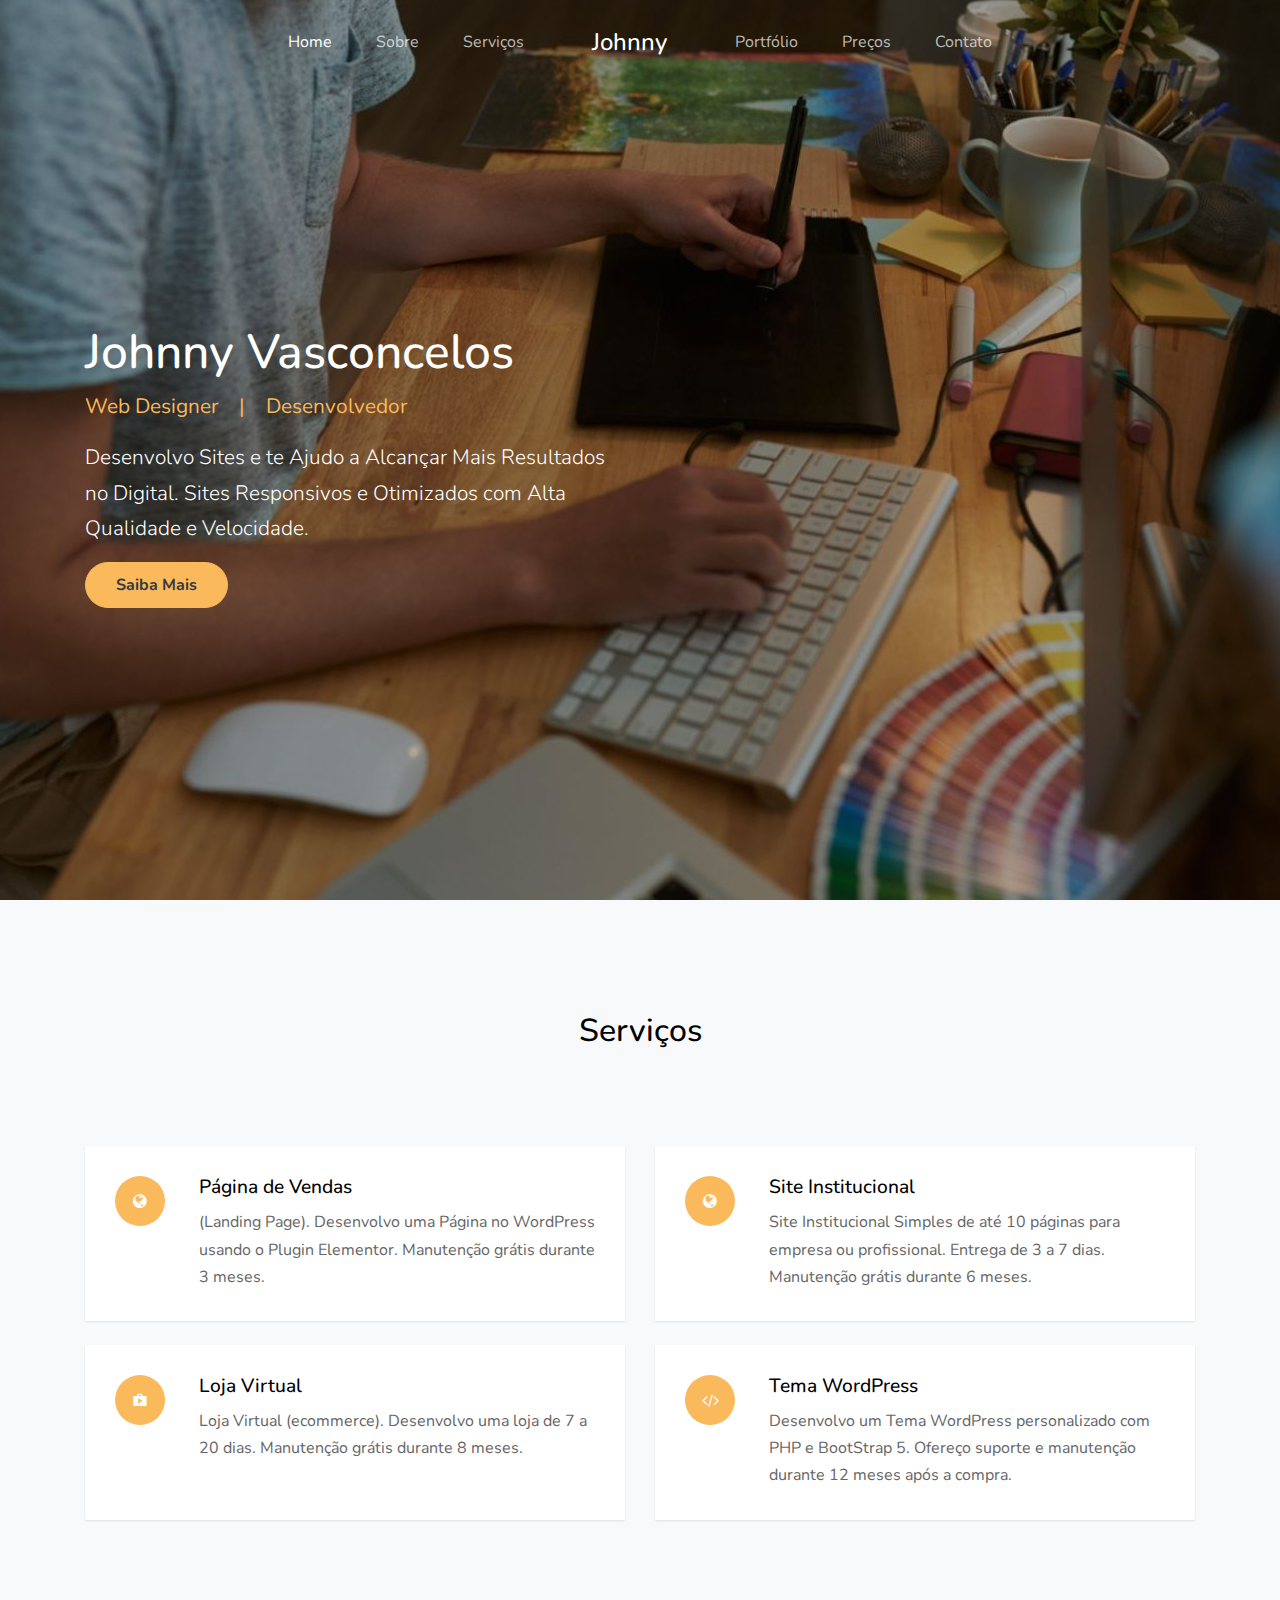
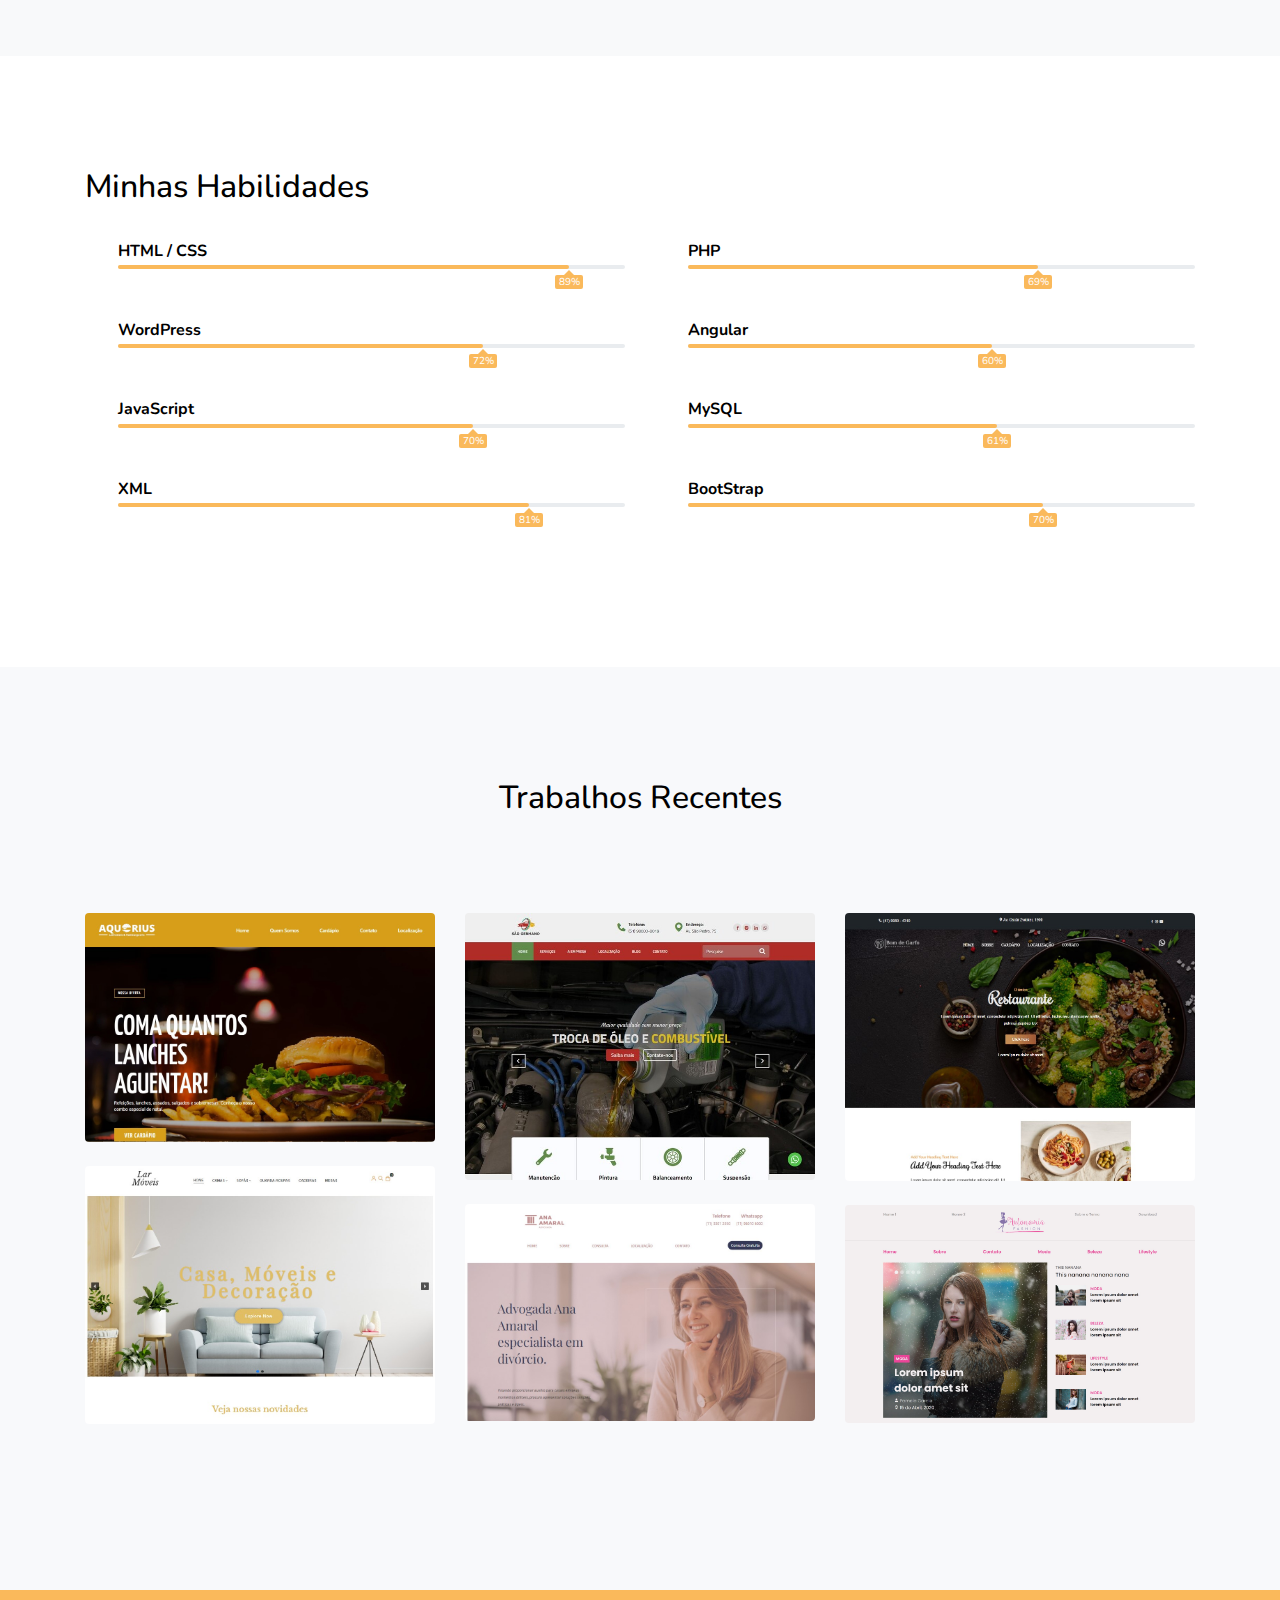
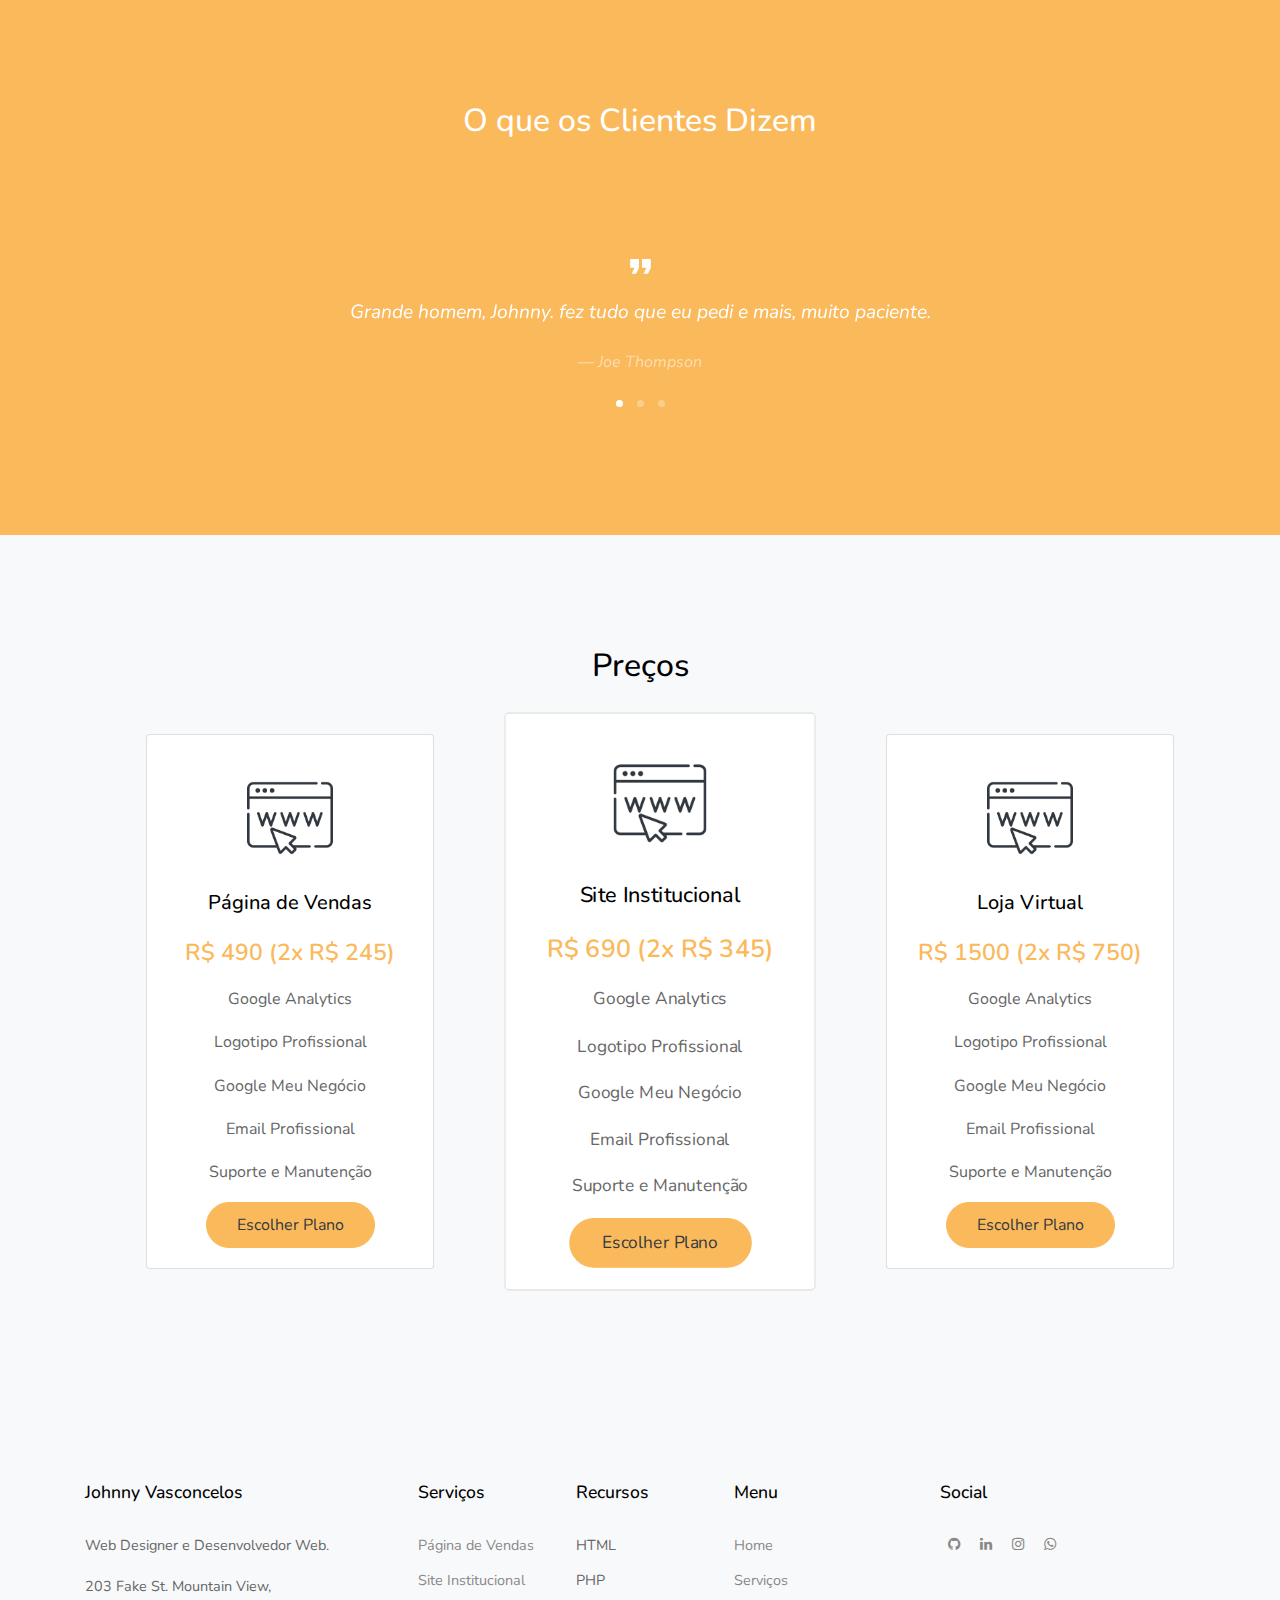
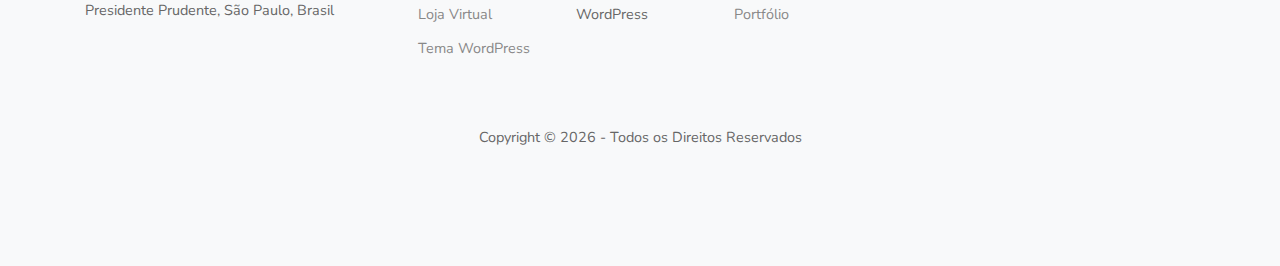
==== index.html @ 9394bbbd "Update index.html" ====
<!doctype html>
<html lang="pt-br">
  <head>
    <title>Johnny Vasconcelos &mdash; Web Designer</title>
    <meta charset="utf-8">
    <meta name="viewport" content="width=device-width, initial-scale=1, shrink-to-fit=no">
    
    <link href="https://fonts.googleapis.com/css?family=Nunito:300,400,700&display=swap" rel="stylesheet">
    <link rel="stylesheet" href="fonts/icomoon/style.css">

    <link rel="stylesheet" href="css/bootstrap.min.css">
    <link rel="stylesheet" href="css/jquery-ui.css">
    <link rel="stylesheet" href="css/owl.carousel.min.css">
    <link rel="stylesheet" href="css/owl.theme.default.min.css">
    <link rel="stylesheet" href="css/owl.theme.default.min.css">

    <link rel="stylesheet" href="css/jquery.fancybox.min.css">

    <link rel="stylesheet" href="css/bootstrap-datepicker.css">

    <link rel="stylesheet" href="fonts/flaticon/font/flaticon.css">

    <link rel="stylesheet" href="css/aos.css">

    <link rel="stylesheet" href="css/style.css">
    
  </head>
  <body data-spy="scroll" data-target=".site-navbar-target" data-offset="300">
  


  <div class="site-wrap">

    <div class="site-mobile-menu site-navbar-target">
      <div class="site-mobile-menu-header">
        <div class="site-mobile-menu-close mt-3">
          <span class="icon-close2 js-menu-toggle"></span>
        </div>
      </div>
      <div class="site-mobile-menu-body"></div>
    </div>
   
    <header class="site-navbar py-4 js-sticky-header site-navbar-target" role="banner">

      <div class="container-fluid">
        <div class="row align-items-center justify-content-center">
          
          <div class="">
            <nav class="site-navigation position-relative text-right" role="navigation">
              <ul class="site-menu main-menu js-clone-nav mr-auto d-none d-lg-block">
                <li><a href="#home-section" class="nav-link">Home</a></li>
                <li><a href="#about-section" class="nav-link">Sobre</a></li>
                <li><a href="#services-section" class="nav-link">Serviços</a></li>
              </ul>
            </nav>
          </div>

          <div class=" text-center mx-5">
            <h1 class="m-0 site-logo"><a href="index.html">Johnny</a></h1>
          </div>

          <div class="text-left">

            <nav class="site-navigation position-relative" role="navigation">
              <ul class="site-menu main-menu js-clone-nav mr-auto d-none d-lg-block">
                <li><a href="#portfolio-section" class="nav-link">Portfólio</a></li>
                <li><a href="#blog-section" class="nav-link">Preços</a></li>
                <li><a href="https://api.whatsapp.com/send?phone=5518997826451" target="_blank" class="nav-link">Contato</a></li>
              </ul>
            </nav>


            <div class="d-inline-block d-lg-none" style="position: relative; top: 3px;"><a href="#" class="site-menu-toggle js-menu-toggle float-right"><span class="icon-menu h3"></span></a></div>

          </div>

        </div>
      </div>
      
    </header>


    <div class="site-blocks-cover overlay bg-light position-relative" id="home-section">

      <div class="container">
        <div class="row position-relative justify-content-center">

          <div class="col-md-12 mt-lg-5 text-left align-self-center text-intro">
            <div class="row">
              <div class="col-lg-6">
                <div class="text">
                <h1 class="text-white">Johnny Vasconcelos</h1>
                <p class="text-yellow">Web Designer <span class="mx-3">|</span> Desenvolvedor</p>
                <p class="lead">Desenvolvo Sites e te Ajudo a Alcançar Mais Resultados no Digital. Sites Responsivos e Otimizados com Alta Qualidade e Velocidade.</p>
                <p><a href="#services-section" class="btn smoothscroll btn-primary text-dark"><strong>Saiba Mais</strong></a></p>
                </div>
              </div>
            </div>
          </div>
            
        </div>
      </div>
      <div class="image">
      <img src="images/header-2.jpg" alt="Image" class="img-face">
    </div>
      
    </div>  

    <div class="site-section bg-light" id="services-section">
      <div class="container">
        <div class="row ">
          <div class="col-12 mb-5 position-relative">
            <h2 class="section-title text-center mb-5">Serviços</h2>
          </div>
    
          <div class="col-md-6 mb-4">
            <div class="service d-flex h-100">
              <div class="service-number mr-4"><span class="icon-globe"></span></div>
              <div class="service-about">
                <h3>Página de Vendas</h3>
                <p>(Landing Page). Desenvolvo uma Página no WordPress usando o Plugin Elementor. Manutenção grátis durante 3 meses.</p>
              </div>
            </div>
          </div>
    
          <div class="col-md-6 mb-4">
            <div class="service d-flex h-100">
              <div class="service-number mr-4"><span class="icon-globe"></span></div>
              <div class="service-about">
                <h3>Site Institucional</h3>
                <p>Site Institucional Simples de até 10 páginas para empresa ou profissional. Entrega de 3 a 7 dias. Manutenção grátis durante 6 meses.</p>
              </div>
            </div>
          </div>
    
          <div class="col-md-6 mb-4">
            <div class="service d-flex h-100">
              <div class="service-number mr-4"><span class="icon-shop"></span></div>
              <div class="service-about">
                <h3>Loja Virtual</h3>
                <p>Loja Virtual (ecommerce). Desenvolvo uma loja de 7 a 20 dias. Manutenção grátis durante 8 meses.</p>
              </div>
            </div>
          </div>
    
          <div class="col-md-6 mb-4">
            <div class="service d-flex h-100">
              <div class="service-number mr-4"><span class="icon-code"></span></div>
              <div class="service-about">
                <h3>Tema WordPress</h3>
                <p>Desenvolvo um Tema WordPress personalizado com PHP e BootStrap 5. Ofereço suporte e manutenção durante 12 meses após a compra.</p>
              </div>
            </div>
          </div>
    
        </div>
      </div>
    </div>



    <div class="site-section" id="about-section">
      <div class="container">
        <div class="row ">
          <div class="col-12 mb-4 position-relative">
            <h2 class="section-title">Minhas Habilidades</h2>
          </div>
          <div class="col-lg-6 order-3 pl-lg-5 order-lg-2">
            <div class="mb-5">
              <strong class="text-black">HTML / CSS</strong>
              <div class="progress">
                <div class="progress-bar" role="progressbar" aria-valuenow="0" aria-valuemin="0" aria-valuemax="100"
                  style="width: 89%;">
                  <span>89%</span>
                </div>
              </div>
            </div>
            <div class="mb-5">
              <strong class="text-black">WordPress</strong>
              <div class="progress">
                <div class="progress-bar" role="progressbar" aria-valuenow="0" aria-valuemin="0" aria-valuemax="100"
                  style="width: 72%;">
                  <span>72%</span>
                </div>
              </div>
            </div>
            <div class="mb-5">
              <strong class="text-black">JavaScript</strong>
              <div class="progress">
                <div class="progress-bar" role="progressbar" aria-valuenow="0" aria-valuemin="0" aria-valuemax="100"
                  style="width: 70%;">
                  <span>70%</span>
                </div>
              </div>
            </div>
            <div class="mb-5">
              <strong class="text-black">XML</strong>
              <div class="progress">
                <div class="progress-bar" role="progressbar" aria-valuenow="0" aria-valuemin="0" aria-valuemax="100"
                  style="width: 81%;">
                  <span>81%</span>
                </div>
              </div>
            </div>
          </div>
          <div class="col-lg-6 order-3 pl-lg-5 order-lg-2">
            <div class="mb-5">
              <strong class="text-black">PHP</strong>
              <div class="progress">
                <div class="progress-bar" role="progressbar" aria-valuenow="0" aria-valuemin="0" aria-valuemax="100"
                  style="width: 69%;">
                  <span>69%</span>
                </div>
              </div>
            </div>
            <div class="mb-5">
              <strong class="text-black">Angular</strong>
              <div class="progress">
                <div class="progress-bar" role="progressbar" aria-valuenow="0" aria-valuemin="0" aria-valuemax="100"
                  style="width: 60%;">
                  <span>60%</span>
                </div>
              </div>
            </div>
            <div class="mb-5">
              <strong class="text-black">MySQL</strong>
              <div class="progress">
                <div class="progress-bar" role="progressbar" aria-valuenow="0" aria-valuemin="0" aria-valuemax="100"
                  style="width: 61%;">
                  <span>61%</span>
                </div>
              </div>
            </div>
            <div class="mb-5">
              <strong class="text-black">BootStrap</strong>
              <div class="progress">
                <div class="progress-bar" role="progressbar" aria-valuenow="0" aria-valuemin="0" aria-valuemax="100"
                  style="width: 70%;">
                  <span>70%</span>
                </div>
              </div>
            </div>
          </div>
        </div>
      </div>
    </div>  

    <section class="site-section block__62272 bg-gray" id="portfolio-section">
      

      <div class="container">
        <div class="row mb-5">
          <div class="col-12 position-relative">
            <h2 class="section-title text-center mb-5">Trabalhos Recentes</h2>
          </div>
        </div>


        <div class="row">
          <div class="col-md-6 col-lg-4 item">
            <a href="images/aquarius website.jpg" class="item-wrap fancybox mb-4">
              <span class="icon-search2"></span>
              <img class="img-fluid" src="images/website8.jpg">
            </a>
            <a href="images/lar-moveis.jpg" class="item-wrap fancybox mb-4">
              <span class="icon-search2"></span>
              <img class="img-fluid" src="images/capa lar moveis.jpg">
            </a>
            
          </div>
          <div class="col-md-6 col-lg-4 item">
            <a href="images/sao-germano.jpg" class="item-wrap fancybox mb-4">
              <span class="icon-search2"></span>
              <img class="img-fluid" src="images/website2.jpg">
            </a>
            <a href="images/Ana Amaral Website.jpg" class="item-wrap fancybox mb-4">
              <span class="icon-search2"></span>
              <img class="img-fluid" src="images/website7.jpg">
            </a>
         
          </div>
          <div class="col-md-6 col-lg-4 item">
            <a href="images/bom-de-garfo.jpg" class="item-wrap fancybox mb-4">
              <span class="icon-search2"></span>
              <img class="img-fluid" src="images/website1.jpg">
            </a>
            <a href="images/autonomia.jpg" class="item-wrap fancybox mb-4">
              <span class="icon-search2"></span>
              <img class="img-fluid" src="images/website3.jpg">
            </a>
          </div>
        </div>

        
      </div>

    </section>


    <section class="site-section bg-primary">
      <div class="container">
        <div class="row">
          <div class="col-12 mb-5 position-relative">
            <h2 class="section-title text-center mb-5 text-white">O que os Clientes Dizem</h2>
          </div>
        </div>
        <div class="owl-carousel slide-one-item">
          <div class="slide">
            <blockquote>
              <p>Grande homem, Johnny. fez tudo que eu pedi e mais, muito paciente.</p>
              <p><cite>&mdash; Joe Thompson</cite></p>
            </blockquote>
          </div>
          <div class="slide">
            <blockquote>
              <p>Caprichoso e muito comunicativo. Super recomendo.</p>
              <p><cite>&mdash; Renato Cunha</cite></p>
            </blockquote>
          </div>
          <div class="slide">
            <blockquote>
              <p>Meus sites ficaram lindos e com um aspecto melhor do que o combinado. Parabéns.</p>
              <p><cite>&mdash; Jaqueline Silva</cite></p>
            </blockquote>
          </div>
        </div>
      </div>
    </section>

    

    <section class="site-section m-auto bg-light" id="blog-section">
      <div class="container m-auto">
        <div class="row m-auto d-flex flex-wrap justify-content-center">
          
          <div class="col-12 mb-5 position-relative m-auto">
            <h2 class="section-title text-center mb-5">Preços</h2>
          </div>
          <div class="col-sm-5 col-md-3 m-auto mb-3">
          <div class="card text-center" style="width: 18rem;">
            <img src="images/internet.png" class="d-block m-auto card-img-top">
            <div class="card-body">
              <h5 class="card-title">Página de Vendas</h5>
              <h6 class="card-subtitle">R$ 490 <span>(2x R$ 245)</span></h6>
                <p class="card-text">Google Analytics</p>
                <p class="card-text">Logotipo Profissional</p>
                  <p class="card-text">Google Meu Negócio</p>
                  <p class="card-text">Email Profissional</p>
                    <p class="card-text">Suporte e Manutenção</p>
              <a href="https://api.whatsapp.com/send?phone=5518997826451&text=Ol%C3%A1,%20gostaria%20de%20criar%20uma%20p%C3%A1gina%20de%20vendas" class="btn btn-primary text-dark" target="_blank">Escolher Plano</a>
            </div>
          </div>
        </div>

        <div class="col-sm-5 col-md-3 m-auto mb-3">
          <div class="card card-dest text-center" style="width: 18rem;">
            <img src="images/internet.png" class="d-block m-auto card-img-top">
            <div class="card-body">
              <h5 class="card-title">Site Institucional</h5>
              <h6 class="card-subtitle">R$ 690 <span>(2x R$ 345)</span></h6>
              <p class="card-text">Google Analytics</p>
              <p class="card-text">Logotipo Profissional</p>
                <p class="card-text">Google Meu Negócio</p>
                <p class="card-text">Email Profissional</p>
                <p class="card-text">Suporte e Manutenção</p>
              <a href="https://api.whatsapp.com/send?phone=5518997826451&text=Olá, gostaria de criar um site institucional" class="btn btn-primary text-dark" target="_blank">Escolher Plano</a>
            </div>
          </div>
        </div>

        <div class="col-sm-5 col-md-3 m-auto mb-3">
          <div class="card text-center" style="width: 18rem;">
            <img src="images/internet.png" class="d-block m-auto card-img-top">
            <div class="card-body">
              <h5 class="card-title">Loja Virtual</h5>
              <h6 class="card-subtitle">R$ 1500 <span>(2x R$ 750)</span></h6>
              <p class="card-text">Google Analytics</p>
              <p class="card-text">Logotipo Profissional</p>
                <p class="card-text">Google Meu Negócio</p>
                <p class="card-text">Email Profissional</p>
                <p class="card-text">Suporte e Manutenção</p>
              <a href="https://api.whatsapp.com/send?phone=5518997826451&text=Olá, gostaria de criar uma loja virtual" class="btn btn-primary text-dark" target="_blank">Escolher Plano</a>
            </div>
          </div>
        </div>
   
        </div>
      </div>
    </section>


    <section style="display:none;" class="site-section bg-primary" id="contact-section">
      <div class="container">
        <div class="row">
          <div class="col-12 mb-5 position-relative">
            <h2 class="section-title text-center text-white mb-5">Say Hello</h2>
          </div>
        </div>
        <form action="#" class="form">
          <div class="row mb-4">
            <div class="form-group col-6">
              <input type="text" class="form-control" placeholder="First name">
            </div>
            <div class="form-group col-6">
              <input type="text" class="form-control" placeholder="Full name">
            </div>
          </div>

          <div class="row mb-4">
            <div class="form-group col-12">
              <input type="email" class="form-control" placeholder="Email address">
            </div>
          </div>

          <div class="row mb-4">
            <div class="form-group col-12">
              <input type="text" class="form-control" placeholder="Subject of the message">
            </div>
          </div>

          <div class="row mb-4">
            <div class="form-group col-12">
              <textarea name="" id="" cols="30" rows="10" class="form-control" placeholder="Type your message here.."></textarea>
            </div>
          </div>

          <div class="row">
            <div class="col-md-6">
              <input type="submit" class="btn btn-dark" value="Send Message">
            </div>
          </div>
          
        </form>
      </div>
    </section>

    <footer class="site-section bg-light footer">
      <div class="container">
        <div class="row mb-5">
          <div class="col-md-3">
            <h3 class="footer-title">Johnny Vasconcelos</h3>
            <p>Web Designer e Desenvolvedor Web.</p>
            <p><span class="d-inline-block d-md-block">203 Fake St. Mountain View,</span> Presidente Prudente, São Paulo, Brasil</p>
          </div>
          <div class="col-md-5 mx-auto">
            <div class="row">
              <div class="col-lg-4">
                <h3 class="footer-title">Serviços</h3>
                <ul class="list-unstyled">
                  <li><a href="https://api.whatsapp.com/send?phone=5518997826451&text=Ol%C3%A1,%20gostaria%20de%20criar%20uma%20p%C3%A1gina%20de%20vendas" target="_blank">Página de Vendas</a></li>
                  <li><a href="https://api.whatsapp.com/send?phone=5518997826451&text=Ol%C3%A1,%20gostaria%20de%20criar%20um%20site%20institucional" target="_blank">Site Institucional</a></li>
                  <li><a href="https://api.whatsapp.com/send?phone=5518997826451&text=Ol%C3%A1,%20gostaria%20de%20criar%20uma%20loja%20virtual" target="_blank">Loja Virtual</a></li>
                  <li><a href="https://api.whatsapp.com/send?phone=5518997826451&text=Ol%C3%A1%2C%20gostaria%20de%20um%20Tema%20WordPress" target="_blank">Tema WordPress</a></li>
                </ul>
              </div>
              <div class="col-lg-4">
                <h3 class="footer-title">Recursos</h3>
                <ul class="list-unstyled">
                  <li>HTML</li>
                  <li>PHP</li>
                  <li>WordPress</li>
                </ul>
              </div>
              <div class="col-lg-4">
                <h3 class="footer-title">Menu</h3>
                <ul class="list-unstyled">
                  <li><a href="#">Home</a></li>
                  <li><a href="#services-section">Serviços</a></li>
                  <li><a href="#portfolio-section">Portfólio</a></li>
                </ul>
              </div>
            </div>
          </div>
          <div class="col-md-3">
            <h3 class="footer-title">Social</h3>
            <a href="https://github.com/johnnyvasconcelos" target="_blank" class="social-circle p-2"><span class="icon-github"></span></a>
            <a href="#" class="social-circle p-2"><span class="icon-linkedin"></span></a>
            <a href="#" class="social-circle p-2"><span class="icon-instagram"></span></a>
            <a href="https://api.whatsapp.com/send?phone=5518997826451" target="_blank" class="social-circle p-2"><span class="icon-whatsapp"></span></a>
          </div>
        </div>

        <div class="row">
          <div class="col-12 text-center">
            <!-- Link back to Colorlib can't be removed. Template is licensed under CC BY 3.0. -->
            <p>Copyright &copy;
            <script>document.write(new Date().getFullYear());</script> - Todos os Direitos Reservados</p>
            <!-- Link back to Colorlib can't be removed. Template is licensed under CC BY 3.0. -->
            
          </div>
        </div>
      </div>
    </footer>

  </div> <!-- .site-wrap -->

  <script src="js/jquery-3.3.1.min.js"></script>
  <script src="js/jquery-ui.js"></script>
  <script src="js/popper.min.js"></script>
  <script src="js/bootstrap.min.js"></script>
  <script src="js/owl.carousel.min.js"></script>
  <script src="js/jquery.easing.1.3.js"></script>
  <script src="js/aos.js"></script>
  <script src="js/jquery.fancybox.min.js"></script>
  <script src="js/jquery.sticky.js"></script>
  
  <script src="js/main.js"></script>

  
  </body>
</html>
---- fonts/icomoon/style.css ----
@font-face {
  font-family: 'icomoon';
  src:  url('fonts/icomoon.eot?10si43');
  src:  url('fonts/icomoon.eot?10si43#iefix') format('embedded-opentype'),
    url('fonts/icomoon.ttf?10si43') format('truetype'),
    url('fonts/icomoon.woff?10si43') format('woff'),
    url('fonts/icomoon.svg?10si43#icomoon') format('svg');
  font-weight: normal;
  font-style: normal;
}

[class^="icon-"], [class*=" icon-"] {
  /* use !important to prevent issues with browser extensions that change fonts */
  font-family: 'icomoon' !important;
  speak: none;
  font-style: normal;
  font-weight: normal;
  font-variant: normal;
  text-transform: none;
  line-height: 1;

  /* Better Font Rendering =========== */
  -webkit-font-smoothing: antialiased;
  -moz-osx-font-smoothing: grayscale;
}

.icon-asterisk:before {
  content: "\f069";
}
.icon-plus:before {
  content: "\f067";
}
.icon-question:before {
  content: "\f128";
}
.icon-minus:before {
  content: "\f068";
}
.icon-glass:before {
  content: "\f000";
}
.icon-music:before {
  content: "\f001";
}
.icon-search:before {
  content: "\f002";
}
.icon-envelope-o:before {
  content: "\f003";
}
.icon-heart:before {
  content: "\f004";
}
.icon-star:before {
  content: "\f005";
}
.icon-star-o:before {
  content: "\f006";
}
.icon-user:before {
  content: "\f007";
}
.icon-film:before {
  content: "\f008";
}
.icon-th-large:before {
  content: "\f009";
}
.icon-th:before {
  content: "\f00a";
}
.icon-th-list:before {
  content: "\f00b";
}
.icon-check:before {
  content: "\f00c";
}
.icon-close:before {
  content: "\f00d";
}
.icon-remove:before {
  content: "\f00d";
}
.icon-times:before {
  content: "\f00d";
}
.icon-search-plus:before {
  content: "\f00e";
}
.icon-search-minus:before {
  content: "\f010";
}
.icon-power-off:before {
  content: "\f011";
}
.icon-signal:before {
  content: "\f012";
}
.icon-cog:before {
  content: "\f013";
}
.icon-gear:before {
  content: "\f013";
}
.icon-trash-o:before {
  content: "\f014";
}
.icon-home:before {
  content: "\f015";
}
.icon-file-o:before {
  content: "\f016";
}
.icon-clock-o:before {
  content: "\f017";
}
.icon-road:before {
  content: "\f018";
}
.icon-download:before {
  content: "\f019";
}
.icon-arrow-circle-o-down:before {
  content: "\f01a";
}
.icon-arrow-circle-o-up:before {
  content: "\f01b";
}
.icon-inbox:before {
  content: "\f01c";
}
.icon-play-circle-o:before {
  content: "\f01d";
}
.icon-repeat:before {
  content: "\f01e";
}
.icon-rotate-right:before {
  content: "\f01e";
}
.icon-refresh:before {
  content: "\f021";
}
.icon-list-alt:before {
  content: "\f022";
}
.icon-lock:before {
  content: "\f023";
}
.icon-flag:before {
  content: "\f024";
}
.icon-headphones:before {
  content: "\f025";
}
.icon-volume-off:before {
  content: "\f026";
}
.icon-volume-down:before {
  content: "\f027";
}
.icon-volume-up:before {
  content: "\f028";
}
.icon-qrcode:before {
  content: "\f029";
}
.icon-barcode:before {
  content: "\f02a";
}
.icon-tag:before {
  content: "\f02b";
}
.icon-tags:before {
  content: "\f02c";
}
.icon-book:before {
  content: "\f02d";
}
.icon-bookmark:before {
  content: "\f02e";
}
.icon-print:before {
  content: "\f02f";
}
.icon-camera:before {
  content: "\f030";
}
.icon-font:before {
  content: "\f031";
}
.icon-bold:before {
  content: "\f032";
}
.icon-italic:before {
  content: "\f033";
}
.icon-text-height:before {
  content: "\f034";
}
.icon-text-width:before {
  content: "\f035";
}
.icon-align-left:before {
  content: "\f036";
}
.icon-align-center:before {
  content: "\f037";
}
.icon-align-right:before {
  content: "\f038";
}
.icon-align-justify:before {
  content: "\f039";
}
.icon-list:before {
  content: "\f03a";
}
.icon-dedent:before {
  content: "\f03b";
}
.icon-outdent:before {
  content: "\f03b";
}
.icon-indent:before {
  content: "\f03c";
}
.icon-video-camera:before {
  content: "\f03d";
}
.icon-image:before {
  content: "\f03e";
}
.icon-photo:before {
  content: "\f03e";
}
.icon-picture-o:before {
  content: "\f03e";
}
.icon-pencil:before {
  content: "\f040";
}
.icon-map-marker:before {
  content: "\f041";
}
.icon-adjust:before {
  content: "\f042";
}
.icon-tint:before {
  content: "\f043";
}
.icon-edit:before {
  content: "\f044";
}
.icon-pencil-square-o:before {
  content: "\f044";
}
.icon-share-square-o:before {
  content: "\f045";
}
.icon-check-square-o:before {
  content: "\f046";
}
.icon-arrows:before {
  content: "\f047";
}
.icon-step-backward:before {
  content: "\f048";
}
.icon-fast-backward:before {
  content: "\f049";
}
.icon-backward:before {
  content: "\f04a";
}
.icon-play:before {
  content: "\f04b";
}
.icon-pause:before {
  content: "\f04c";
}
.icon-stop:before {
  content: "\f04d";
}
.icon-forward:before {
  content: "\f04e";
}
.icon-fast-forward:before {
  content: "\f050";
}
.icon-step-forward:before {
  content: "\f051";
}
.icon-eject:before {
  content: "\f052";
}
.icon-chevron-left:before {
  content: "\f053";
}
.icon-chevron-right:before {
  content: "\f054";
}
.icon-plus-circle:before {
  content: "\f055";
}
.icon-minus-circle:before {
  content: "\f056";
}
.icon-times-circle:before {
  content: "\f057";
}
.icon-check-circle:before {
  content: "\f058";
}
.icon-question-circle:before {
  content: "\f059";
}
.icon-info-circle:before {
  content: "\f05a";
}
.icon-crosshairs:before {
  content: "\f05b";
}
.icon-times-circle-o:before {
  content: "\f05c";
}
.icon-check-circle-o:before {
  content: "\f05d";
}
.icon-ban:before {
  content: "\f05e";
}
.icon-arrow-left:before {
  content: "\f060";
}
.icon-arrow-right:before {
  content: "\f061";
}
.icon-arrow-up:before {
  content: "\f062";
}
.icon-arrow-down:before {
  content: "\f063";
}
.icon-mail-forward:before {
  content: "\f064";
}
.icon-share:before {
  content: "\f064";
}
.icon-expand:before {
  content: "\f065";
}
.icon-compress:before {
  content: "\f066";
}
.icon-exclamation-circle:before {
  content: "\f06a";
}
.icon-gift:before {
  content: "\f06b";
}
.icon-leaf:before {
  content: "\f06c";
}
.icon-fire:before {
  content: "\f06d";
}
.icon-eye:before {
  content: "\f06e";
}
.icon-eye-slash:before {
  content: "\f070";
}
.icon-exclamation-triangle:before {
  content: "\f071";
}
.icon-warning:before {
  content: "\f071";
}
.icon-plane:before {
  content: "\f072";
}
.icon-calendar:before {
  content: "\f073";
}
.icon-random:before {
  content: "\f074";
}
.icon-comment:before {
  content: "\f075";
}
.icon-magnet:before {
  content: "\f076";
}
.icon-chevron-up:before {
  content: "\f077";
}
.icon-chevron-down:before {
  content: "\f078";
}
.icon-retweet:before {
  content: "\f079";
}
.icon-shopping-cart:before {
  content: "\f07a";
}
.icon-folder:before {
  content: "\f07b";
}
.icon-folder-open:before {
  content: "\f07c";
}
.icon-arrows-v:before {
  content: "\f07d";
}
.icon-arrows-h:before {
  content: "\f07e";
}
.icon-bar-chart:before {
  content: "\f080";
}
.icon-bar-chart-o:before {
  content: "\f080";
}
.icon-twitter-square:before {
  content: "\f081";
}
.icon-facebook-square:before {
  content: "\f082";
}
.icon-camera-retro:before {
  content: "\f083";
}
.icon-key:before {
  content: "\f084";
}
.icon-cogs:before {
  content: "\f085";
}
.icon-gears:before {
  content: "\f085";
}
.icon-comments:before {
  content: "\f086";
}
.icon-thumbs-o-up:before {
  content: "\f087";
}
.icon-thumbs-o-down:before {
  content: "\f088";
}
.icon-star-half:before {
  content: "\f089";
}
.icon-heart-o:before {
  content: "\f08a";
}
.icon-sign-out:before {
  content: "\f08b";
}
.icon-linkedin-square:before {
  content: "\f08c";
}
.icon-thumb-tack:before {
  content: "\f08d";
}
.icon-external-link:before {
  content: "\f08e";
}
.icon-sign-in:before {
  content: "\f090";
}
.icon-trophy:before {
  content: "\f091";
}
.icon-github-square:before {
  content: "\f092";
}
.icon-upload:before {
  content: "\f093";
}
.icon-lemon-o:before {
  content: "\f094";
}
.icon-phone:before {
  content: "\f095";
}
.icon-square-o:before {
  content: "\f096";
}
.icon-bookmark-o:before {
  content: "\f097";
}
.icon-phone-square:before {
  content: "\f098";
}
.icon-twitter:before {
  content: "\f099";
}
.icon-facebook:before {
  content: "\f09a";
}
.icon-facebook-f:before {
  content: "\f09a";
}
.icon-github:before {
  content: "\f09b";
}
.icon-unlock:before {
  content: "\f09c";
}
.icon-credit-card:before {
  content: "\f09d";
}
.icon-feed:before {
  content: "\f09e";
}
.icon-rss:before {
  content: "\f09e";
}
.icon-hdd-o:before {
  content: "\f0a0";
}
.icon-bullhorn:before {
  content: "\f0a1";
}
.icon-bell-o:before {
  content: "\f0a2";
}
.icon-certificate:before {
  content: "\f0a3";
}
.icon-hand-o-right:before {
  content: "\f0a4";
}
.icon-hand-o-left:before {
  content: "\f0a5";
}
.icon-hand-o-up:before {
  content: "\f0a6";
}
.icon-hand-o-down:before {
  content: "\f0a7";
}
.icon-arrow-circle-left:before {
  content: "\f0a8";
}
.icon-arrow-circle-right:before {
  content: "\f0a9";
}
.icon-arrow-circle-up:before {
  content: "\f0aa";
}
.icon-arrow-circle-down:before {
  content: "\f0ab";
}
.icon-globe:before {
  content: "\f0ac";
}
.icon-wrench:before {
  content: "\f0ad";
}
.icon-tasks:before {
  content: "\f0ae";
}
.icon-filter:before {
  content: "\f0b0";
}
.icon-briefcase:before {
  content: "\f0b1";
}
.icon-arrows-alt:before {
  content: "\f0b2";
}
.icon-group:before {
  content: "\f0c0";
}
.icon-users:before {
  content: "\f0c0";
}
.icon-chain:before {
  content: "\f0c1";
}
.icon-link:before {
  content: "\f0c1";
}
.icon-cloud:before {
  content: "\f0c2";
}
.icon-flask:before {
  content: "\f0c3";
}
.icon-cut:before {
  content: "\f0c4";
}
.icon-scissors:before {
  content: "\f0c4";
}
.icon-copy:before {
  content: "\f0c5";
}
.icon-files-o:before {
  content: "\f0c5";
}
.icon-paperclip:before {
  content: "\f0c6";
}
.icon-floppy-o:before {
  content: "\f0c7";
}
.icon-save:before {
  content: "\f0c7";
}
.icon-square:before {
  content: "\f0c8";
}
.icon-bars:before {
  content: "\f0c9";
}
.icon-navicon:before {
  content: "\f0c9";
}
.icon-reorder:before {
  content: "\f0c9";
}
.icon-list-ul:before {
  content: "\f0ca";
}
.icon-list-ol:before {
  content: "\f0cb";
}
.icon-strikethrough:before {
  content: "\f0cc";
}
.icon-underline:before {
  content: "\f0cd";
}
.icon-table:before {
  content: "\f0ce";
}
.icon-magic:before {
  content: "\f0d0";
}
.icon-truck:before {
  content: "\f0d1";
}
.icon-pinterest:before {
  content: "\f0d2";
}
.icon-pinterest-square:before {
  content: "\f0d3";
}
.icon-google-plus-square:before {
  content: "\f0d4";
}
.icon-google-plus:before {
  content: "\f0d5";
}
.icon-money:before {
  content: "\f0d6";
}
.icon-caret-down:before {
  content: "\f0d7";
}
.icon-caret-up:before {
  content: "\f0d8";
}
.icon-caret-left:before {
  content: "\f0d9";
}
.icon-caret-right:before {
  content: "\f0da";
}
.icon-columns:before {
  content: "\f0db";
}
.icon-sort:before {
  content: "\f0dc";
}
.icon-unsorted:before {
  content: "\f0dc";
}
.icon-sort-desc:before {
  content: "\f0dd";
}
.icon-sort-down:before {
  content: "\f0dd";
}
.icon-sort-asc:before {
  content: "\f0de";
}
.icon-sort-up:before {
  content: "\f0de";
}
.icon-envelope:before {
  content: "\f0e0";
}
.icon-linkedin:before {
  content: "\f0e1";
}
.icon-rotate-left:before {
  content: "\f0e2";
}
.icon-undo:before {
  content: "\f0e2";
}
.icon-gavel:before {
  content: "\f0e3";
}
.icon-legal:before {
  content: "\f0e3";
}
.icon-dashboard:before {
  content: "\f0e4";
}
.icon-tachometer:before {
  content: "\f0e4";
}
.icon-comment-o:before {
  content: "\f0e5";
}
.icon-comments-o:before {
  content: "\f0e6";
}
.icon-bolt:before {
  content: "\f0e7";
}
.icon-flash:before {
  content: "\f0e7";
}
.icon-sitemap:before {
  content: "\f0e8";
}
.icon-umbrella:before {
  content: "\f0e9";
}
.icon-clipboard:before {
  content: "\f0ea";
}
.icon-paste:before {
  content: "\f0ea";
}
.icon-lightbulb-o:before {
  content: "\f0eb";
}
.icon-exchange:before {
  content: "\f0ec";
}
.icon-cloud-download:before {
  content: "\f0ed";
}
.icon-cloud-upload:before {
  content: "\f0ee";
}
.icon-user-md:before {
  content: "\f0f0";
}
.icon-stethoscope:before {
  content: "\f0f1";
}
.icon-suitcase:before {
  content: "\f0f2";
}
.icon-bell:before {
  content: "\f0f3";
}
.icon-coffee:before {
  content: "\f0f4";
}
.icon-cutlery:before {
  content: "\f0f5";
}
.icon-file-text-o:before {
  content: "\f0f6";
}
.icon-building-o:before {
  content: "\f0f7";
}
.icon-hospital-o:before {
  content: "\f0f8";
}
.icon-ambulance:before {
  content: "\f0f9";
}
.icon-medkit:before {
  content: "\f0fa";
}
.icon-fighter-jet:before {
  content: "\f0fb";
}
.icon-beer:before {
  content: "\f0fc";
}
.icon-h-square:before {
  content: "\f0fd";
}
.icon-plus-square:before {
  content: "\f0fe";
}
.icon-angle-double-left:before {
  content: "\f100";
}
.icon-angle-double-right:before {
  content: "\f101";
}
.icon-angle-double-up:before {
  content: "\f102";
}
.icon-angle-double-down:before {
  content: "\f103";
}
.icon-angle-left:before {
  content: "\f104";
}
.icon-angle-right:before {
  content: "\f105";
}
.icon-angle-up:before {
  content: "\f106";
}
.icon-angle-down:before {
  content: "\f107";
}
.icon-desktop:before {
  content: "\f108";
}
.icon-laptop:before {
  content: "\f109";
}
.icon-tablet:before {
  content: "\f10a";
}
.icon-mobile:before {
  content: "\f10b";
}
.icon-mobile-phone:before {
  content: "\f10b";
}
.icon-circle-o:before {
  content: "\f10c";
}
.icon-quote-left:before {
  content: "\f10d";
}
.icon-quote-right:before {
  content: "\f10e";
}
.icon-spinner:before {
  content: "\f110";
}
.icon-circle:before {
  content: "\f111";
}
.icon-mail-reply:before {
  content: "\f112";
}
.icon-reply:before {
  content: "\f112";
}
.icon-github-alt:before {
  content: "\f113";
}
.icon-folder-o:before {
  content: "\f114";
}
.icon-folder-open-o:before {
  content: "\f115";
}
.icon-smile-o:before {
  content: "\f118";
}
.icon-frown-o:before {
  content: "\f119";
}
.icon-meh-o:before {
  content: "\f11a";
}
.icon-gamepad:before {
  content: "\f11b";
}
.icon-keyboard-o:before {
  content: "\f11c";
}
.icon-flag-o:before {
  content: "\f11d";
}
.icon-flag-checkered:before {
  content: "\f11e";
}
.icon-terminal:before {
  content: "\f120";
}
.icon-code:before {
  content: "\f121";
}
.icon-mail-reply-all:before {
  content: "\f122";
}
.icon-reply-all:before {
  content: "\f122";
}
.icon-star-half-empty:before {
  content: "\f123";
}
.icon-star-half-full:before {
  content: "\f123";
}
.icon-star-half-o:before {
  content: "\f123";
}
.icon-location-arrow:before {
  content: "\f124";
}
.icon-crop:before {
  content: "\f125";
}
.icon-code-fork:before {
  content: "\f126";
}
.icon-chain-broken:before {
  content: "\f127";
}
.icon-unlink:before {
  content: "\f127";
}
.icon-info:before {
  content: "\f129";
}
.icon-exclamation:before {
  content: "\f12a";
}
.icon-superscript:before {
  content: "\f12b";
}
.icon-subscript:before {
  content: "\f12c";
}
.icon-eraser:before {
  content: "\f12d";
}
.icon-puzzle-piece:before {
  content: "\f12e";
}
.icon-microphone:before {
  content: "\f130";
}
.icon-microphone-slash:before {
  content: "\f131";
}
.icon-shield:before {
  content: "\f132";
}
.icon-calendar-o:before {
  content: "\f133";
}
.icon-fire-extinguisher:before {
  content: "\f134";
}
.icon-rocket:before {
  content: "\f135";
}
.icon-maxcdn:before {
  content: "\f136";
}
.icon-chevron-circle-left:before {
  content: "\f137";
}
.icon-chevron-circle-right:before {
  content: "\f138";
}
.icon-chevron-circle-up:before {
  content: "\f139";
}
.icon-chevron-circle-down:before {
  content: "\f13a";
}
.icon-html5:before {
  content: "\f13b";
}
.icon-css3:before {
  content: "\f13c";
}
.icon-anchor:before {
  content: "\f13d";
}
.icon-unlock-alt:before {
  content: "\f13e";
}
.icon-bullseye:before {
  content: "\f140";
}
.icon-ellipsis-h:before {
  content: "\f141";
}
.icon-ellipsis-v:before {
  content: "\f142";
}
.icon-rss-square:before {
  content: "\f143";
}
.icon-play-circle:before {
  content: "\f144";
}
.icon-ticket:before {
  content: "\f145";
}
.icon-minus-square:before {
  content: "\f146";
}
.icon-minus-square-o:before {
  content: "\f147";
}
.icon-level-up:before {
  content: "\f148";
}
.icon-level-down:before {
  content: "\f149";
}
.icon-check-square:before {
  content: "\f14a";
}
.icon-pencil-square:before {
  content: "\f14b";
}
.icon-external-link-square:before {
  content: "\f14c";
}
.icon-share-square:before {
  content: "\f14d";
}
.icon-compass:before {
  content: "\f14e";
}
.icon-caret-square-o-down:before {
  content: "\f150";
}
.icon-toggle-down:before {
  content: "\f150";
}
.icon-caret-square-o-up:before {
  content: "\f151";
}
.icon-toggle-up:before {
  content: "\f151";
}
.icon-caret-square-o-right:before {
  content: "\f152";
}
.icon-toggle-right:before {
  content: "\f152";
}
.icon-eur:before {
  content: "\f153";
}
.icon-euro:before {
  content: "\f153";
}
.icon-gbp:before {
  content: "\f154";
}
.icon-dollar:before {
  content: "\f155";
}
.icon-usd:before {
  content: "\f155";
}
.icon-inr:before {
  content: "\f156";
}
.icon-rupee:before {
  content: "\f156";
}
.icon-cny:before {
  content: "\f157";
}
.icon-jpy:before {
  content: "\f157";
}
.icon-rmb:before {
  content: "\f157";
}
.icon-yen:before {
  content: "\f157";
}
.icon-rouble:before {
  content: "\f158";
}
.icon-rub:before {
  content: "\f158";
}
.icon-ruble:before {
  content: "\f158";
}
.icon-krw:before {
  content: "\f159";
}
.icon-won:before {
  content: "\f159";
}
.icon-bitcoin:before {
  content: "\f15a";
}
.icon-btc:before {
  content: "\f15a";
}
.icon-file:before {
  content: "\f15b";
}
.icon-file-text:before {
  content: "\f15c";
}
.icon-sort-alpha-asc:before {
  content: "\f15d";
}
.icon-sort-alpha-desc:before {
  content: "\f15e";
}
.icon-sort-amount-asc:before {
  content: "\f160";
}
.icon-sort-amount-desc:before {
  content: "\f161";
}
.icon-sort-numeric-asc:before {
  content: "\f162";
}
.icon-sort-numeric-desc:before {
  content: "\f163";
}
.icon-thumbs-up:before {
  content: "\f164";
}
.icon-thumbs-down:before {
  content: "\f165";
}
.icon-youtube-square:before {
  content: "\f166";
}
.icon-youtube:before {
  content: "\f167";
}
.icon-xing:before {
  content: "\f168";
}
.icon-xing-square:before {
  content: "\f169";
}
.icon-youtube-play:before {
  content: "\f16a";
}
.icon-dropbox:before {
  content: "\f16b";
}
.icon-stack-overflow:before {
  content: "\f16c";
}
.icon-instagram:before {
  content: "\f16d";
}
.icon-flickr:before {
  content: "\f16e";
}
.icon-adn:before {
  content: "\f170";
}
.icon-bitbucket:before {
  content: "\f171";
}
.icon-bitbucket-square:before {
  content: "\f172";
}
.icon-tumblr:before {
  content: "\f173";
}
.icon-tumblr-square:before {
  content: "\f174";
}
.icon-long-arrow-down:before {
  content: "\f175";
}
.icon-long-arrow-up:before {
  content: "\f176";
}
.icon-long-arrow-left:before {
  content: "\f177";
}
.icon-long-arrow-right:before {
  content: "\f178";
}
.icon-apple:before {
  content: "\f179";
}
.icon-windows:before {
  content: "\f17a";
}
.icon-android:before {
  content: "\f17b";
}
.icon-linux:before {
  content: "\f17c";
}
.icon-dribbble:before {
  content: "\f17d";
}
.icon-skype:before {
  content: "\f17e";
}
.icon-foursquare:before {
  content: "\f180";
}
.icon-trello:before {
  content: "\f181";
}
.icon-female:before {
  content: "\f182";
}
.icon-male:before {
  content: "\f183";
}
.icon-gittip:before {
  content: "\f184";
}
.icon-gratipay:before {
  content: "\f184";
}
.icon-sun-o:before {
  content: "\f185";
}
.icon-moon-o:before {
  content: "\f186";
}
.icon-archive:before {
  content: "\f187";
}
.icon-bug:before {
  content: "\f188";
}
.icon-vk:before {
  content: "\f189";
}
.icon-weibo:before {
  content: "\f18a";
}
.icon-renren:before {
  content: "\f18b";
}
.icon-pagelines:before {
  content: "\f18c";
}
.icon-stack-exchange:before {
  content: "\f18d";
}
.icon-arrow-circle-o-right:before {
  content: "\f18e";
}
.icon-arrow-circle-o-left:before {
  content: "\f190";
}
.icon-caret-square-o-left:before {
  content: "\f191";
}
.icon-toggle-left:before {
  content: "\f191";
}
.icon-dot-circle-o:before {
  content: "\f192";
}
.icon-wheelchair:before {
  content: "\f193";
}
.icon-vimeo-square:before {
  content: "\f194";
}
.icon-try:before {
  content: "\f195";
}
.icon-turkish-lira:before {
  content: "\f195";
}
.icon-plus-square-o:before {
  content: "\f196";
}
.icon-space-shuttle:before {
  content: "\f197";
}
.icon-slack:before {
  content: "\f198";
}
.icon-envelope-square:before {
  content: "\f199";
}
.icon-wordpress:before {
  content: "\f19a";
}
.icon-openid:before {
  content: "\f19b";
}
.icon-bank:before {
  content: "\f19c";
}
.icon-institution:before {
  content: "\f19c";
}
.icon-university:before {
  content: "\f19c";
}
.icon-graduation-cap:before {
  content: "\f19d";
}
.icon-mortar-board:before {
  content: "\f19d";
}
.icon-yahoo:before {
  content: "\f19e";
}
.icon-google:before {
  content: "\f1a0";
}
.icon-reddit:before {
  content: "\f1a1";
}
.icon-reddit-square:before {
  content: "\f1a2";
}
.icon-stumbleupon-circle:before {
  content: "\f1a3";
}
.icon-stumbleupon:before {
  content: "\f1a4";
}
.icon-delicious:before {
  content: "\f1a5";
}
.icon-digg:before {
  content: "\f1a6";
}
.icon-pied-piper-pp:before {
  content: "\f1a7";
}
.icon-pied-piper-alt:before {
  content: "\f1a8";
}
.icon-drupal:before {
  content: "\f1a9";
}
.icon-joomla:before {
  content: "\f1aa";
}
.icon-language:before {
  content: "\f1ab";
}
.icon-fax:before {
  content: "\f1ac";
}
.icon-building:before {
  content: "\f1ad";
}
.icon-child:before {
  content: "\f1ae";
}
.icon-paw:before {
  content: "\f1b0";
}
.icon-spoon:before {
  content: "\f1b1";
}
.icon-cube:before {
  content: "\f1b2";
}
.icon-cubes:before {
  content: "\f1b3";
}
.icon-behance:before {
  content: "\f1b4";
}
.icon-behance-square:before {
  content: "\f1b5";
}
.icon-steam:before {
  content: "\f1b6";
}
.icon-steam-square:before {
  content: "\f1b7";
}
.icon-recycle:before {
  content: "\f1b8";
}
.icon-automobile:before {
  content: "\f1b9";
}
.icon-car:before {
  content: "\f1b9";
}
.icon-cab:before {
  content: "\f1ba";
}
.icon-taxi:before {
  content: "\f1ba";
}
.icon-tree:before {
  content: "\f1bb";
}
.icon-spotify:before {
  content: "\f1bc";
}
.icon-deviantart:before {
  content: "\f1bd";
}
.icon-soundcloud:before {
  content: "\f1be";
}
.icon-database:before {
  content: "\f1c0";
}
.icon-file-pdf-o:before {
  content: "\f1c1";
}
.icon-file-word-o:before {
  content: "\f1c2";
}
.icon-file-excel-o:before {
  content: "\f1c3";
}
.icon-file-powerpoint-o:before {
  content: "\f1c4";
}
.icon-file-image-o:before {
  content: "\f1c5";
}
.icon-file-photo-o:before {
  content: "\f1c5";
}
.icon-file-picture-o:before {
  content: "\f1c5";
}
.icon-file-archive-o:before {
  content: "\f1c6";
}
.icon-file-zip-o:before {
  content: "\f1c6";
}
.icon-file-audio-o:before {
  content: "\f1c7";
}
.icon-file-sound-o:before {
  content: "\f1c7";
}
.icon-file-movie-o:before {
  content: "\f1c8";
}
.icon-file-video-o:before {
  content: "\f1c8";
}
.icon-file-code-o:before {
  content: "\f1c9";
}
.icon-vine:before {
  content: "\f1ca";
}
.icon-codepen:before {
  content: "\f1cb";
}
.icon-jsfiddle:before {
  content: "\f1cc";
}
.icon-life-bouy:before {
  content: "\f1cd";
}
.icon-life-buoy:before {
  content: "\f1cd";
}
.icon-life-ring:before {
  content: "\f1cd";
}
.icon-life-saver:before {
  content: "\f1cd";
}
.icon-support:before {
  content: "\f1cd";
}
.icon-circle-o-notch:before {
  content: "\f1ce";
}
.icon-ra:before {
  content: "\f1d0";
}
.icon-rebel:before {
  content: "\f1d0";
}
.icon-resistance:before {
  content: "\f1d0";
}
.icon-empire:before {
  content: "\f1d1";
}
.icon-ge:before {
  content: "\f1d1";
}
.icon-git-square:before {
  content: "\f1d2";
}
.icon-git:before {
  content: "\f1d3";
}
.icon-hacker-news:before {
  content: "\f1d4";
}
.icon-y-combinator-square:before {
  content: "\f1d4";
}
.icon-yc-square:before {
  content: "\f1d4";
}
.icon-tencent-weibo:before {
  content: "\f1d5";
}
.icon-qq:before {
  content: "\f1d6";
}
.icon-wechat:before {
  content: "\f1d7";
}
.icon-weixin:before {
  content: "\f1d7";
}
.icon-paper-plane:before {
  content: "\f1d8";
}
.icon-send:before {
  content: "\f1d8";
}
.icon-paper-plane-o:before {
  content: "\f1d9";
}
.icon-send-o:before {
  content: "\f1d9";
}
.icon-history:before {
  content: "\f1da";
}
.icon-circle-thin:before {
  content: "\f1db";
}
.icon-header:before {
  content: "\f1dc";
}
.icon-paragraph:before {
  content: "\f1dd";
}
.icon-sliders:before {
  content: "\f1de";
}
.icon-share-alt:before {
  content: "\f1e0";
}
.icon-share-alt-square:before {
  content: "\f1e1";
}
.icon-bomb:before {
  content: "\f1e2";
}
.icon-futbol-o:before {
  content: "\f1e3";
}
.icon-soccer-ball-o:before {
  content: "\f1e3";
}
.icon-tty:before {
  content: "\f1e4";
}
.icon-binoculars:before {
  content: "\f1e5";
}
.icon-plug:before {
  content: "\f1e6";
}
.icon-slideshare:before {
  content: "\f1e7";
}
.icon-twitch:before {
  content: "\f1e8";
}
.icon-yelp:before {
  content: "\f1e9";
}
.icon-newspaper-o:before {
  content: "\f1ea";
}
.icon-wifi:before {
  content: "\f1eb";
}
.icon-calculator:before {
  content: "\f1ec";
}
.icon-paypal:before {
  content: "\f1ed";
}
.icon-google-wallet:before {
  content: "\f1ee";
}
.icon-cc-visa:before {
  content: "\f1f0";
}
.icon-cc-mastercard:before {
  content: "\f1f1";
}
.icon-cc-discover:before {
  content: "\f1f2";
}
.icon-cc-amex:before {
  content: "\f1f3";
}
.icon-cc-paypal:before {
  content: "\f1f4";
}
.icon-cc-stripe:before {
  content: "\f1f5";
}
.icon-bell-slash:before {
  content: "\f1f6";
}
.icon-bell-slash-o:before {
  content: "\f1f7";
}
.icon-trash:before {
  content: "\f1f8";
}
.icon-copyright:before {
  content: "\f1f9";
}
.icon-at:before {
  content: "\f1fa";
}
.icon-eyedropper:before {
  content: "\f1fb";
}
.icon-paint-brush:before {
  content: "\f1fc";
}
.icon-birthday-cake:before {
  content: "\f1fd";
}
.icon-area-chart:before {
  content: "\f1fe";
}
.icon-pie-chart:before {
  content: "\f200";
}
.icon-line-chart:before {
  content: "\f201";
}
.icon-lastfm:before {
  content: "\f202";
}
.icon-lastfm-square:before {
  content: "\f203";
}
.icon-toggle-off:before {
  content: "\f204";
}
.icon-toggle-on:before {
  content: "\f205";
}
.icon-bicycle:before {
  content: "\f206";
}
.icon-bus:before {
  content: "\f207";
}
.icon-ioxhost:before {
  content: "\f208";
}
.icon-angellist:before {
  content: "\f209";
}
.icon-cc:before {
  content: "\f20a";
}
.icon-ils:before {
  content: "\f20b";
}
.icon-shekel:before {
  content: "\f20b";
}
.icon-sheqel:before {
  content: "\f20b";
}
.icon-meanpath:before {
  content: "\f20c";
}
.icon-buysellads:before {
  content: "\f20d";
}
.icon-connectdevelop:before {
  content: "\f20e";
}
.icon-dashcube:before {
  content: "\f210";
}
.icon-forumbee:before {
  content: "\f211";
}
.icon-leanpub:before {
  content: "\f212";
}
.icon-sellsy:before {
  content: "\f213";
}
.icon-shirtsinbulk:before {
  content: "\f214";
}
.icon-simplybuilt:before {
  content: "\f215";
}
.icon-skyatlas:before {
  content: "\f216";
}
.icon-cart-plus:before {
  content: "\f217";
}
.icon-cart-arrow-down:before {
  content: "\f218";
}
.icon-diamond:before {
  content: "\f219";
}
.icon-ship:before {
  content: "\f21a";
}
.icon-user-secret:before {
  content: "\f21b";
}
.icon-motorcycle:before {
  content: "\f21c";
}
.icon-street-view:before {
  content: "\f21d";
}
.icon-heartbeat:before {
  content: "\f21e";
}
.icon-venus:before {
  content: "\f221";
}
.icon-mars:before {
  content: "\f222";
}
.icon-mercury:before {
  content: "\f223";
}
.icon-intersex:before {
  content: "\f224";
}
.icon-transgender:before {
  content: "\f224";
}
.icon-transgender-alt:before {
  content: "\f225";
}
.icon-venus-double:before {
  content: "\f226";
}
.icon-mars-double:before {
  content: "\f227";
}
.icon-venus-mars:before {
  content: "\f228";
}
.icon-mars-stroke:before {
  content: "\f229";
}
.icon-mars-stroke-v:before {
  content: "\f22a";
}
.icon-mars-stroke-h:before {
  content: "\f22b";
}
.icon-neuter:before {
  content: "\f22c";
}
.icon-genderless:before {
  content: "\f22d";
}
.icon-facebook-official:before {
  content: "\f230";
}
.icon-pinterest-p:before {
  content: "\f231";
}
.icon-whatsapp:before {
  content: "\f232";
}
.icon-server:before {
  content: "\f233";
}
.icon-user-plus:before {
  content: "\f234";
}
.icon-user-times:before {
  content: "\f235";
}
.icon-bed:before {
  content: "\f236";
}
.icon-hotel:before {
  content: "\f236";
}
.icon-viacoin:before {
  content: "\f237";
}
.icon-train:before {
  content: "\f238";
}
.icon-subway:before {
  content: "\f239";
}
.icon-medium:before {
  content: "\f23a";
}
.icon-y-combinator:before {
  content: "\f23b";
}
.icon-yc:before {
  content: "\f23b";
}
.icon-optin-monster:before {
  content: "\f23c";
}
.icon-opencart:before {
  content: "\f23d";
}
.icon-expeditedssl:before {
  content: "\f23e";
}
.icon-battery:before {
  content: "\f240";
}
.icon-battery-4:before {
  content: "\f240";
}
.icon-battery-full:before {
  content: "\f240";
}
.icon-battery-3:before {
  content: "\f241";
}
.icon-battery-three-quarters:before {
  content: "\f241";
}
.icon-battery-2:before {
  content: "\f242";
}
.icon-battery-half:before {
  content: "\f242";
}
.icon-battery-1:before {
  content: "\f243";
}
.icon-battery-quarter:before {
  content: "\f243";
}
.icon-battery-0:before {
  content: "\f244";
}
.icon-battery-empty:before {
  content: "\f244";
}
.icon-mouse-pointer:before {
  content: "\f245";
}
.icon-i-cursor:before {
  content: "\f246";
}
.icon-object-group:before {
  content: "\f247";
}
.icon-object-ungroup:before {
  content: "\f248";
}
.icon-sticky-note:before {
  content: "\f249";
}
.icon-sticky-note-o:before {
  content: "\f24a";
}
.icon-cc-jcb:before {
  content: "\f24b";
}
.icon-cc-diners-club:before {
  content: "\f24c";
}
.icon-clone:before {
  content: "\f24d";
}
.icon-balance-scale:before {
  content: "\f24e";
}
.icon-hourglass-o:before {
  content: "\f250";
}
.icon-hourglass-1:before {
  content: "\f251";
}
.icon-hourglass-start:before {
  content: "\f251";
}
.icon-hourglass-2:before {
  content: "\f252";
}
.icon-hourglass-half:before {
  content: "\f252";
}
.icon-hourglass-3:before {
  content: "\f253";
}
.icon-hourglass-end:before {
  content: "\f253";
}
.icon-hourglass:before {
  content: "\f254";
}
.icon-hand-grab-o:before {
  content: "\f255";
}
.icon-hand-rock-o:before {
  content: "\f255";
}
.icon-hand-paper-o:before {
  content: "\f256";
}
.icon-hand-stop-o:before {
  content: "\f256";
}
.icon-hand-scissors-o:before {
  content: "\f257";
}
.icon-hand-lizard-o:before {
  content: "\f258";
}
.icon-hand-spock-o:before {
  content: "\f259";
}
.icon-hand-pointer-o:before {
  content: "\f25a";
}
.icon-hand-peace-o:before {
  content: "\f25b";
}
.icon-trademark:before {
  content: "\f25c";
}
.icon-registered:before {
  content: "\f25d";
}
.icon-creative-commons:before {
  content: "\f25e";
}
.icon-gg:before {
  content: "\f260";
}
.icon-gg-circle:before {
  content: "\f261";
}
.icon-tripadvisor:before {
  content: "\f262";
}
.icon-odnoklassniki:before {
  content: "\f263";
}
.icon-odnoklassniki-square:before {
  content: "\f264";
}
.icon-get-pocket:before {
  content: "\f265";
}
.icon-wikipedia-w:before {
  content: "\f266";
}
.icon-safari:before {
  content: "\f267";
}
.icon-chrome:before {
  content: "\f268";
}
.icon-firefox:before {
  content: "\f269";
}
.icon-opera:before {
  content: "\f26a";
}
.icon-internet-explorer:before {
  content: "\f26b";
}
.icon-television:before {
  content: "\f26c";
}
.icon-tv:before {
  content: "\f26c";
}
.icon-contao:before {
  content: "\f26d";
}
.icon-500px:before {
  content: "\f26e";
}
.icon-amazon:before {
  content: "\f270";
}
.icon-calendar-plus-o:before {
  content: "\f271";
}
.icon-calendar-minus-o:before {
  content: "\f272";
}
.icon-calendar-times-o:before {
  content: "\f273";
}
.icon-calendar-check-o:before {
  content: "\f274";
}
.icon-industry:before {
  content: "\f275";
}
.icon-map-pin:before {
  content: "\f276";
}
.icon-map-signs:before {
  content: "\f277";
}
.icon-map-o:before {
  content: "\f278";
}
.icon-map:before {
  content: "\f279";
}
.icon-commenting:before {
  content: "\f27a";
}
.icon-commenting-o:before {
  content: "\f27b";
}
.icon-houzz:before {
  content: "\f27c";
}
.icon-vimeo:before {
  content: "\f27d";
}
.icon-black-tie:before {
  content: "\f27e";
}
.icon-fonticons:before {
  content: "\f280";
}
.icon-reddit-alien:before {
  content: "\f281";
}
.icon-edge:before {
  content: "\f282";
}
.icon-credit-card-alt:before {
  content: "\f283";
}
.icon-codiepie:before {
  content: "\f284";
}
.icon-modx:before {
  content: "\f285";
}
.icon-fort-awesome:before {
  content: "\f286";
}
.icon-usb:before {
  content: "\f287";
}
.icon-product-hunt:before {
  content: "\f288";
}
.icon-mixcloud:before {
  content: "\f289";
}
.icon-scribd:before {
  content: "\f28a";
}
.icon-pause-circle:before {
  content: "\f28b";
}
.icon-pause-circle-o:before {
  content: "\f28c";
}
.icon-stop-circle:before {
  content: "\f28d";
}
.icon-stop-circle-o:before {
  content: "\f28e";
}
.icon-shopping-bag:before {
  content: "\f290";
}
.icon-shopping-basket:before {
  content: "\f291";
}
.icon-hashtag:before {
  content: "\f292";
}
.icon-bluetooth:before {
  content: "\f293";
}
.icon-bluetooth-b:before {
  content: "\f294";
}
.icon-percent:before {
  content: "\f295";
}
.icon-gitlab:before {
  content: "\f296";
}
.icon-wpbeginner:before {
  content: "\f297";
}
.icon-wpforms:before {
  content: "\f298";
}
.icon-envira:before {
  content: "\f299";
}
.icon-universal-access:before {
  content: "\f29a";
}
.icon-wheelchair-alt:before {
  content: "\f29b";
}
.icon-question-circle-o:before {
  content: "\f29c";
}
.icon-blind:before {
  content: "\f29d";
}
.icon-audio-description:before {
  content: "\f29e";
}
.icon-volume-control-phone:before {
  content: "\f2a0";
}
.icon-braille:before {
  content: "\f2a1";
}
.icon-assistive-listening-systems:before {
  content: "\f2a2";
}
.icon-american-sign-language-interpreting:before {
  content: "\f2a3";
}
.icon-asl-interpreting:before {
  content: "\f2a3";
}
.icon-deaf:before {
  content: "\f2a4";
}
.icon-deafness:before {
  content: "\f2a4";
}
.icon-hard-of-hearing:before {
  content: "\f2a4";
}
.icon-glide:before {
  content: "\f2a5";
}
.icon-glide-g:before {
  content: "\f2a6";
}
.icon-sign-language:before {
  content: "\f2a7";
}
.icon-signing:before {
  content: "\f2a7";
}
.icon-low-vision:before {
  content: "\f2a8";
}
.icon-viadeo:before {
  content: "\f2a9";
}
.icon-viadeo-square:before {
  content: "\f2aa";
}
.icon-snapchat:before {
  content: "\f2ab";
}
.icon-snapchat-ghost:before {
  content: "\f2ac";
}
.icon-snapchat-square:before {
  content: "\f2ad";
}
.icon-pied-piper:before {
  content: "\f2ae";
}
.icon-first-order:before {
  content: "\f2b0";
}
.icon-yoast:before {
  content: "\f2b1";
}
.icon-themeisle:before {
  content: "\f2b2";
}
.icon-google-plus-circle:before {
  content: "\f2b3";
}
.icon-google-plus-official:before {
  content: "\f2b3";
}
.icon-fa:before {
  content: "\f2b4";
}
.icon-font-awesome:before {
  content: "\f2b4";
}
.icon-handshake-o:before {
  content: "\f2b5";
}
.icon-envelope-open:before {
  content: "\f2b6";
}
.icon-envelope-open-o:before {
  content: "\f2b7";
}
.icon-linode:before {
  content: "\f2b8";
}
.icon-address-book:before {
  content: "\f2b9";
}
.icon-address-book-o:before {
  content: "\f2ba";
}
.icon-address-card:before {
  content: "\f2bb";
}
.icon-vcard:before {
  content: "\f2bb";
}
.icon-address-card-o:before {
  content: "\f2bc";
}
.icon-vcard-o:before {
  content: "\f2bc";
}
.icon-user-circle:before {
  content: "\f2bd";
}
.icon-user-circle-o:before {
  content: "\f2be";
}
.icon-user-o:before {
  content: "\f2c0";
}
.icon-id-badge:before {
  content: "\f2c1";
}
.icon-drivers-license:before {
  content: "\f2c2";
}
.icon-id-card:before {
  content: "\f2c2";
}
.icon-drivers-license-o:before {
  content: "\f2c3";
}
.icon-id-card-o:before {
  content: "\f2c3";
}
.icon-quora:before {
  content: "\f2c4";
}
.icon-free-code-camp:before {
  content: "\f2c5";
}
.icon-telegram:before {
  content: "\f2c6";
}
.icon-thermometer:before {
  content: "\f2c7";
}
.icon-thermometer-4:before {
  content: "\f2c7";
}
.icon-thermometer-full:before {
  content: "\f2c7";
}
.icon-thermometer-3:before {
  content: "\f2c8";
}
.icon-thermometer-three-quarters:before {
  content: "\f2c8";
}
.icon-thermometer-2:before {
  content: "\f2c9";
}
.icon-thermometer-half:before {
  content: "\f2c9";
}
.icon-thermometer-1:before {
  content: "\f2ca";
}
.icon-thermometer-quarter:before {
  content: "\f2ca";
}
.icon-thermometer-0:before {
  content: "\f2cb";
}
.icon-thermometer-empty:before {
  content: "\f2cb";
}
.icon-shower:before {
  content: "\f2cc";
}
.icon-bath:before {
  content: "\f2cd";
}
.icon-bathtub:before {
  content: "\f2cd";
}
.icon-s15:before {
  content: "\f2cd";
}
.icon-podcast:before {
  content: "\f2ce";
}
.icon-window-maximize:before {
  content: "\f2d0";
}
.icon-window-minimize:before {
  content: "\f2d1";
}
.icon-window-restore:before {
  content: "\f2d2";
}
.icon-times-rectangle:before {
  content: "\f2d3";
}
.icon-window-close:before {
  content: "\f2d3";
}
.icon-times-rectangle-o:before {
  content: "\f2d4";
}
.icon-window-close-o:before {
  content: "\f2d4";
}
.icon-bandcamp:before {
  content: "\f2d5";
}
.icon-grav:before {
  content: "\f2d6";
}
.icon-etsy:before {
  content: "\f2d7";
}
.icon-imdb:before {
  content: "\f2d8";
}
.icon-ravelry:before {
  content: "\f2d9";
}
.icon-eercast:before {
  content: "\f2da";
}
.icon-microchip:before {
  content: "\f2db";
}
.icon-snowflake-o:before {
  content: "\f2dc";
}
.icon-superpowers:before {
  content: "\f2dd";
}
.icon-wpexplorer:before {
  content: "\f2de";
}
.icon-meetup:before {
  content: "\f2e0";
}
.icon-3d_rotation:before {
  content: "\e84d";
}
.icon-ac_unit:before {
  content: "\eb3b";
}
.icon-alarm:before {
  content: "\e855";
}
.icon-access_alarms:before {
  content: "\e191";
}
.icon-schedule:before {
  content: "\e8b5";
}
.icon-accessibility:before {
  content: "\e84e";
}
.icon-accessible:before {
  content: "\e914";
}
.icon-account_balance:before {
  content: "\e84f";
}
.icon-account_balance_wallet:before {
  content: "\e850";
}
.icon-account_box:before {
  content: "\e851";
}
.icon-account_circle:before {
  content: "\e853";
}
.icon-adb:before {
  content: "\e60e";
}
.icon-add:before {
  content: "\e145";
}
.icon-add_a_photo:before {
  content: "\e439";
}
.icon-alarm_add:before {
  content: "\e856";
}
.icon-add_alert:before {
  content: "\e003";
}
.icon-add_box:before {
  content: "\e146";
}
.icon-add_circle:before {
  content: "\e147";
}
.icon-control_point:before {
  content: "\e3ba";
}
.icon-add_location:before {
  content: "\e567";
}
.icon-add_shopping_cart:before {
  content: "\e854";
}
.icon-queue:before {
  content: "\e03c";
}
.icon-add_to_queue:before {
  content: "\e05c";
}
.icon-adjust2:before {
  content: "\e39e";
}
.icon-airline_seat_flat:before {
  content: "\e630";
}
.icon-airline_seat_flat_angled:before {
  content: "\e631";
}
.icon-airline_seat_individual_suite:before {
  content: "\e632";
}
.icon-airline_seat_legroom_extra:before {
  content: "\e633";
}
.icon-airline_seat_legroom_normal:before {
  content: "\e634";
}
.icon-airline_seat_legroom_reduced:before {
  content: "\e635";
}
.icon-airline_seat_recline_extra:before {
  content: "\e636";
}
.icon-airline_seat_recline_normal:before {
  content: "\e637";
}
.icon-flight:before {
  content: "\e539";
}
.icon-airplanemode_inactive:before {
  content: "\e194";
}
.icon-airplay:before {
  content: "\e055";
}
.icon-airport_shuttle:before {
  content: "\eb3c";
}
.icon-alarm_off:before {
  content: "\e857";
}
.icon-alarm_on:before {
  content: "\e858";
}
.icon-album:before {
  content: "\e019";
}
.icon-all_inclusive:before {
  content: "\eb3d";
}
.icon-all_out:before {
  content: "\e90b";
}
.icon-android2:before {
  content: "\e859";
}
.icon-announcement:before {
  content: "\e85a";
}
.icon-apps:before {
  content: "\e5c3";
}
.icon-archive2:before {
  content: "\e149";
}
.icon-arrow_back:before {
  content: "\e5c4";
}
.icon-arrow_downward:before {
  content: "\e5db";
}
.icon-arrow_drop_down:before {
  content: "\e5c5";
}
.icon-arrow_drop_down_circle:before {
  content: "\e5c6";
}
.icon-arrow_drop_up:before {
  content: "\e5c7";
}
.icon-arrow_forward:before {
  content: "\e5c8";
}
.icon-arrow_upward:before {
  content: "\e5d8";
}
.icon-art_track:before {
  content: "\e060";
}
.icon-aspect_ratio:before {
  content: "\e85b";
}
.icon-poll:before {
  content: "\e801";
}
.icon-assignment:before {
  content: "\e85d";
}
.icon-assignment_ind:before {
  content: "\e85e";
}
.icon-assignment_late:before {
  content: "\e85f";
}
.icon-assignment_return:before {
  content: "\e860";
}
.icon-assignment_returned:before {
  content: "\e861";
}
.icon-assignment_turned_in:before {
  content: "\e862";
}
.icon-assistant:before {
  content: "\e39f";
}
.icon-flag2:before {
  content: "\e153";
}
.icon-attach_file:before {
  content: "\e226";
}
.icon-attach_money:before {
  content: "\e227";
}
.icon-attachment:before {
  content: "\e2bc";
}
.icon-audiotrack:before {
  content: "\e3a1";
}
.icon-autorenew:before {
  content: "\e863";
}
.icon-av_timer:before {
  content: "\e01b";
}
.icon-backspace:before {
  content: "\e14a";
}
.icon-cloud_upload:before {
  content: "\e2c3";
}
.icon-battery_alert:before {
  content: "\e19c";
}
.icon-battery_charging_full:before {
  content: "\e1a3";
}
.icon-battery_std:before {
  content: "\e1a5";
}
.icon-battery_unknown:before {
  content: "\e1a6";
}
.icon-beach_access:before {
  content: "\eb3e";
}
.icon-beenhere:before {
  content: "\e52d";
}
.icon-block:before {
  content: "\e14b";
}
.icon-bluetooth2:before {
  content: "\e1a7";
}
.icon-bluetooth_searching:before {
  content: "\e1aa";
}
.icon-bluetooth_connected:before {
  content: "\e1a8";
}
.icon-bluetooth_disabled:before {
  content: "\e1a9";
}
.icon-blur_circular:before {
  content: "\e3a2";
}
.icon-blur_linear:before {
  content: "\e3a3";
}
.icon-blur_off:before {
  content: "\e3a4";
}
.icon-blur_on:before {
  content: "\e3a5";
}
.icon-class:before {
  content: "\e86e";
}
.icon-turned_in:before {
  content: "\e8e6";
}
.icon-turned_in_not:before {
  content: "\e8e7";
}
.icon-border_all:before {
  content: "\e228";
}
.icon-border_bottom:before {
  content: "\e229";
}
.icon-border_clear:before {
  content: "\e22a";
}
.icon-border_color:before {
  content: "\e22b";
}
.icon-border_horizontal:before {
  content: "\e22c";
}
.icon-border_inner:before {
  content: "\e22d";
}
.icon-border_left:before {
  content: "\e22e";
}
.icon-border_outer:before {
  content: "\e22f";
}
.icon-border_right:before {
  content: "\e230";
}
.icon-border_style:before {
  content: "\e231";
}
.icon-border_top:before {
  content: "\e232";
}
.icon-border_vertical:before {
  content: "\e233";
}
.icon-branding_watermark:before {
  content: "\e06b";
}
.icon-brightness_1:before {
  content: "\e3a6";
}
.icon-brightness_2:before {
  content: "\e3a7";
}
.icon-brightness_3:before {
  content: "\e3a8";
}
.icon-brightness_4:before {
  content: "\e3a9";
}
.icon-brightness_low:before {
  content: "\e1ad";
}
.icon-brightness_medium:before {
  content: "\e1ae";
}
.icon-brightness_high:before {
  content: "\e1ac";
}
.icon-brightness_auto:before {
  content: "\e1ab";
}
.icon-broken_image:before {
  content: "\e3ad";
}
.icon-brush:before {
  content: "\e3ae";
}
.icon-bubble_chart:before {
  content: "\e6dd";
}
.icon-bug_report:before {
  content: "\e868";
}
.icon-build:before {
  content: "\e869";
}
.icon-burst_mode:before {
  content: "\e43c";
}
.icon-domain:before {
  content: "\e7ee";
}
.icon-business_center:before {
  content: "\eb3f";
}
.icon-cached:before {
  content: "\e86a";
}
.icon-cake:before {
  content: "\e7e9";
}
.icon-phone2:before {
  content: "\e0cd";
}
.icon-call_end:before {
  content: "\e0b1";
}
.icon-call_made:before {
  content: "\e0b2";
}
.icon-merge_type:before {
  content: "\e252";
}
.icon-call_missed:before {
  content: "\e0b4";
}
.icon-call_missed_outgoing:before {
  content: "\e0e4";
}
.icon-call_received:before {
  content: "\e0b5";
}
.icon-call_split:before {
  content: "\e0b6";
}
.icon-call_to_action:before {
  content: "\e06c";
}
.icon-camera2:before {
  content: "\e3af";
}
.icon-photo_camera:before {
  content: "\e412";
}
.icon-camera_enhance:before {
  content: "\e8fc";
}
.icon-camera_front:before {
  content: "\e3b1";
}
.icon-camera_rear:before {
  content: "\e3b2";
}
.icon-camera_roll:before {
  content: "\e3b3";
}
.icon-cancel:before {
  content: "\e5c9";
}
.icon-redeem:before {
  content: "\e8b1";
}
.icon-card_membership:before {
  content: "\e8f7";
}
.icon-card_travel:before {
  content: "\e8f8";
}
.icon-casino:before {
  content: "\eb40";
}
.icon-cast:before {
  content: "\e307";
}
.icon-cast_connected:before {
  content: "\e308";
}
.icon-center_focus_strong:before {
  content: "\e3b4";
}
.icon-center_focus_weak:before {
  content: "\e3b5";
}
.icon-change_history:before {
  content: "\e86b";
}
.icon-chat:before {
  content: "\e0b7";
}
.icon-chat_bubble:before {
  content: "\e0ca";
}
.icon-chat_bubble_outline:before {
  content: "\e0cb";
}
.icon-check2:before {
  content: "\e5ca";
}
.icon-check_box:before {
  content: "\e834";
}
.icon-check_box_outline_blank:before {
  content: "\e835";
}
.icon-check_circle:before {
  content: "\e86c";
}
.icon-navigate_before:before {
  content: "\e408";
}
.icon-navigate_next:before {
  content: "\e409";
}
.icon-child_care:before {
  content: "\eb41";
}
.icon-child_friendly:before {
  content: "\eb42";
}
.icon-chrome_reader_mode:before {
  content: "\e86d";
}
.icon-close2:before {
  content: "\e5cd";
}
.icon-clear_all:before {
  content: "\e0b8";
}
.icon-closed_caption:before {
  content: "\e01c";
}
.icon-wb_cloudy:before {
  content: "\e42d";
}
.icon-cloud_circle:before {
  content: "\e2be";
}
.icon-cloud_done:before {
  content: "\e2bf";
}
.icon-cloud_download:before {
  content: "\e2c0";
}
.icon-cloud_off:before {
  content: "\e2c1";
}
.icon-cloud_queue:before {
  content: "\e2c2";
}
.icon-code2:before {
  content: "\e86f";
}
.icon-photo_library:before {
  content: "\e413";
}
.icon-collections_bookmark:before {
  content: "\e431";
}
.icon-palette:before {
  content: "\e40a";
}
.icon-colorize:before {
  content: "\e3b8";
}
.icon-comment2:before {
  content: "\e0b9";
}
.icon-compare:before {
  content: "\e3b9";
}
.icon-compare_arrows:before {
  content: "\e915";
}
.icon-laptop2:before {
  content: "\e31e";
}
.icon-confirmation_number:before {
  content: "\e638";
}
.icon-contact_mail:before {
  content: "\e0d0";
}
.icon-contact_phone:before {
  content: "\e0cf";
}
.icon-contacts:before {
  content: "\e0ba";
}
.icon-content_copy:before {
  content: "\e14d";
}
.icon-content_cut:before {
  content: "\e14e";
}
.icon-content_paste:before {
  content: "\e14f";
}
.icon-control_point_duplicate:before {
  content: "\e3bb";
}
.icon-copyright2:before {
  content: "\e90c";
}
.icon-mode_edit:before {
  content: "\e254";
}
.icon-create_new_folder:before {
  content: "\e2cc";
}
.icon-payment:before {
  content: "\e8a1";
}
.icon-crop2:before {
  content: "\e3be";
}
.icon-crop_16_9:before {
  content: "\e3bc";
}
.icon-crop_3_2:before {
  content: "\e3bd";
}
.icon-crop_landscape:before {
  content: "\e3c3";
}
.icon-crop_7_5:before {
  content: "\e3c0";
}
.icon-crop_din:before {
  content: "\e3c1";
}
.icon-crop_free:before {
  content: "\e3c2";
}
.icon-crop_original:before {
  content: "\e3c4";
}
.icon-crop_portrait:before {
  content: "\e3c5";
}
.icon-crop_rotate:before {
  content: "\e437";
}
.icon-crop_square:before {
  content: "\e3c6";
}
.icon-dashboard2:before {
  content: "\e871";
}
.icon-data_usage:before {
  content: "\e1af";
}
.icon-date_range:before {
  content: "\e916";
}
.icon-dehaze:before {
  content: "\e3c7";
}
.icon-delete:before {
  content: "\e872";
}
.icon-delete_forever:before {
  content: "\e92b";
}
.icon-delete_sweep:before {
  content: "\e16c";
}
.icon-description:before {
  content: "\e873";
}
.icon-desktop_mac:before {
  content: "\e30b";
}
.icon-desktop_windows:before {
  content: "\e30c";
}
.icon-details:before {
  content: "\e3c8";
}
.icon-developer_board:before {
  content: "\e30d";
}
.icon-developer_mode:before {
  content: "\e1b0";
}
.icon-device_hub:before {
  content: "\e335";
}
.icon-phonelink:before {
  content: "\e326";
}
.icon-devices_other:before {
  content: "\e337";
}
.icon-dialer_sip:before {
  content: "\e0bb";
}
.icon-dialpad:before {
  content: "\e0bc";
}
.icon-directions:before {
  content: "\e52e";
}
.icon-directions_bike:before {
  content: "\e52f";
}
.icon-directions_boat:before {
  content: "\e532";
}
.icon-directions_bus:before {
  content: "\e530";
}
.icon-directions_car:before {
  content: "\e531";
}
.icon-directions_railway:before {
  content: "\e534";
}
.icon-directions_run:before {
  content: "\e566";
}
.icon-directions_transit:before {
  content: "\e535";
}
.icon-directions_walk:before {
  content: "\e536";
}
.icon-disc_full:before {
  content: "\e610";
}
.icon-dns:before {
  content: "\e875";
}
.icon-not_interested:before {
  content: "\e033";
}
.icon-do_not_disturb_alt:before {
  content: "\e611";
}
.icon-do_not_disturb_off:before {
  content: "\e643";
}
.icon-remove_circle:before {
  content: "\e15c";
}
.icon-dock:before {
  content: "\e30e";
}
.icon-done:before {
  content: "\e876";
}
.icon-done_all:before {
  content: "\e877";
}
.icon-donut_large:before {
  content: "\e917";
}
.icon-donut_small:before {
  content: "\e918";
}
.icon-drafts:before {
  content: "\e151";
}
.icon-drag_handle:before {
  content: "\e25d";
}
.icon-time_to_leave:before {
  content: "\e62c";
}
.icon-dvr:before {
  content: "\e1b2";
}
.icon-edit_location:before {
  content: "\e568";
}
.icon-eject2:before {
  content: "\e8fb";
}
.icon-markunread:before {
  content: "\e159";
}
.icon-enhanced_encryption:before {
  content: "\e63f";
}
.icon-equalizer:before {
  content: "\e01d";
}
.icon-error:before {
  content: "\e000";
}
.icon-error_outline:before {
  content: "\e001";
}
.icon-euro_symbol:before {
  content: "\e926";
}
.icon-ev_station:before {
  content: "\e56d";
}
.icon-insert_invitation:before {
  content: "\e24f";
}
.icon-event_available:before {
  content: "\e614";
}
.icon-event_busy:before {
  content: "\e615";
}
.icon-event_note:before {
  content: "\e616";
}
.icon-event_seat:before {
  content: "\e903";
}
.icon-exit_to_app:before {
  content: "\e879";
}
.icon-expand_less:before {
  content: "\e5ce";
}
.icon-expand_more:before {
  content: "\e5cf";
}
.icon-explicit:before {
  content: "\e01e";
}
.icon-explore:before {
  content: "\e87a";
}
.icon-exposure:before {
  content: "\e3ca";
}
.icon-exposure_neg_1:before {
  content: "\e3cb";
}
.icon-exposure_neg_2:before {
  content: "\e3cc";
}
.icon-exposure_plus_1:before {
  content: "\e3cd";
}
.icon-exposure_plus_2:before {
  content: "\e3ce";
}
.icon-exposure_zero:before {
  content: "\e3cf";
}
.icon-extension:before {
  content: "\e87b";
}
.icon-face:before {
  content: "\e87c";
}
.icon-fast_forward:before {
  content: "\e01f";
}
.icon-fast_rewind:before {
  content: "\e020";
}
.icon-favorite:before {
  content: "\e87d";
}
.icon-favorite_border:before {
  content: "\e87e";
}
.icon-featured_play_list:before {
  content: "\e06d";
}
.icon-featured_video:before {
  content: "\e06e";
}
.icon-sms_failed:before {
  content: "\e626";
}
.icon-fiber_dvr:before {
  content: "\e05d";
}
.icon-fiber_manual_record:before {
  content: "\e061";
}
.icon-fiber_new:before {
  content: "\e05e";
}
.icon-fiber_pin:before {
  content: "\e06a";
}
.icon-fiber_smart_record:before {
  content: "\e062";
}
.icon-get_app:before {
  content: "\e884";
}
.icon-file_upload:before {
  content: "\e2c6";
}
.icon-filter2:before {
  content: "\e3d3";
}
.icon-filter_1:before {
  content: "\e3d0";
}
.icon-filter_2:before {
  content: "\e3d1";
}
.icon-filter_3:before {
  content: "\e3d2";
}
.icon-filter_4:before {
  content: "\e3d4";
}
.icon-filter_5:before {
  content: "\e3d5";
}
.icon-filter_6:before {
  content: "\e3d6";
}
.icon-filter_7:before {
  content: "\e3d7";
}
.icon-filter_8:before {
  content: "\e3d8";
}
.icon-filter_9:before {
  content: "\e3d9";
}
.icon-filter_9_plus:before {
  content: "\e3da";
}
.icon-filter_b_and_w:before {
  content: "\e3db";
}
.icon-filter_center_focus:before {
  content: "\e3dc";
}
.icon-filter_drama:before {
  content: "\e3dd";
}
.icon-filter_frames:before {
  content: "\e3de";
}
.icon-terrain:before {
  content: "\e564";
}
.icon-filter_list:before {
  content: "\e152";
}
.icon-filter_none:before {
  content: "\e3e0";
}
.icon-filter_tilt_shift:before {
  content: "\e3e2";
}
.icon-filter_vintage:before {
  content: "\e3e3";
}
.icon-find_in_page:before {
  content: "\e880";
}
.icon-find_replace:before {
  content: "\e881";
}
.icon-fingerprint:before {
  content: "\e90d";
}
.icon-first_page:before {
  content: "\e5dc";
}
.icon-fitness_center:before {
  content: "\eb43";
}
.icon-flare:before {
  content: "\e3e4";
}
.icon-flash_auto:before {
  content: "\e3e5";
}
.icon-flash_off:before {
  content: "\e3e6";
}
.icon-flash_on:before {
  content: "\e3e7";
}
.icon-flight_land:before {
  content: "\e904";
}
.icon-flight_takeoff:before {
  content: "\e905";
}
.icon-flip:before {
  content: "\e3e8";
}
.icon-flip_to_back:before {
  content: "\e882";
}
.icon-flip_to_front:before {
  content: "\e883";
}
.icon-folder2:before {
  content: "\e2c7";
}
.icon-folder_open:before {
  content: "\e2c8";
}
.icon-folder_shared:before {
  content: "\e2c9";
}
.icon-folder_special:before {
  content: "\e617";
}
.icon-font_download:before {
  content: "\e167";
}
.icon-format_align_center:before {
  content: "\e234";
}
.icon-format_align_justify:before {
  content: "\e235";
}
.icon-format_align_left:before {
  content: "\e236";
}
.icon-format_align_right:before {
  content: "\e237";
}
.icon-format_bold:before {
  content: "\e238";
}
.icon-format_clear:before {
  content: "\e239";
}
.icon-format_color_fill:before {
  content: "\e23a";
}
.icon-format_color_reset:before {
  content: "\e23b";
}
.icon-format_color_text:before {
  content: "\e23c";
}
.icon-format_indent_decrease:before {
  content: "\e23d";
}
.icon-format_indent_increase:before {
  content: "\e23e";
}
.icon-format_italic:before {
  content: "\e23f";
}
.icon-format_line_spacing:before {
  content: "\e240";
}
.icon-format_list_bulleted:before {
  content: "\e241";
}
.icon-format_list_numbered:before {
  content: "\e242";
}
.icon-format_paint:before {
  content: "\e243";
}
.icon-format_quote:before {
  content: "\e244";
}
.icon-format_shapes:before {
  content: "\e25e";
}
.icon-format_size:before {
  content: "\e245";
}
.icon-format_strikethrough:before {
  content: "\e246";
}
.icon-format_textdirection_l_to_r:before {
  content: "\e247";
}
.icon-format_textdirection_r_to_l:before {
  content: "\e248";
}
.icon-format_underlined:before {
  content: "\e249";
}
.icon-question_answer:before {
  content: "\e8af";
}
.icon-forward2:before {
  content: "\e154";
}
.icon-forward_10:before {
  content: "\e056";
}
.icon-forward_30:before {
  content: "\e057";
}
.icon-forward_5:before {
  content: "\e058";
}
.icon-free_breakfast:before {
  content: "\eb44";
}
.icon-fullscreen:before {
  content: "\e5d0";
}
.icon-fullscreen_exit:before {
  content: "\e5d1";
}
.icon-functions:before {
  content: "\e24a";
}
.icon-g_translate:before {
  content: "\e927";
}
.icon-games:before {
  content: "\e021";
}
.icon-gavel2:before {
  content: "\e90e";
}
.icon-gesture:before {
  content: "\e155";
}
.icon-gif:before {
  content: "\e908";
}
.icon-goat:before {
  content: "\e900";
}
.icon-golf_course:before {
  content: "\eb45";
}
.icon-my_location:before {
  content: "\e55c";
}
.icon-location_searching:before {
  content: "\e1b7";
}
.icon-location_disabled:before {
  content: "\e1b6";
}
.icon-star2:before {
  content: "\e838";
}
.icon-gradient:before {
  content: "\e3e9";
}
.icon-grain:before {
  content: "\e3ea";
}
.icon-graphic_eq:before {
  content: "\e1b8";
}
.icon-grid_off:before {
  content: "\e3eb";
}
.icon-grid_on:before {
  content: "\e3ec";
}
.icon-people:before {
  content: "\e7fb";
}
.icon-group_add:before {
  content: "\e7f0";
}
.icon-group_work:before {
  content: "\e886";
}
.icon-hd:before {
  content: "\e052";
}
.icon-hdr_off:before {
  content: "\e3ed";
}
.icon-hdr_on:before {
  content: "\e3ee";
}
.icon-hdr_strong:before {
  content: "\e3f1";
}
.icon-hdr_weak:before {
  content: "\e3f2";
}
.icon-headset:before {
  content: "\e310";
}
.icon-headset_mic:before {
  content: "\e311";
}
.icon-healing:before {
  content: "\e3f3";
}
.icon-hearing:before {
  content: "\e023";
}
.icon-help:before {
  content: "\e887";
}
.icon-help_outline:before {
  content: "\e8fd";
}
.icon-high_quality:before {
  content: "\e024";
}
.icon-highlight:before {
  content: "\e25f";
}
.icon-highlight_off:before {
  content: "\e888";
}
.icon-restore:before {
  content: "\e8b3";
}
.icon-home2:before {
  content: "\e88a";
}
.icon-hot_tub:before {
  content: "\eb46";
}
.icon-local_hotel:before {
  content: "\e549";
}
.icon-hourglass_empty:before {
  content: "\e88b";
}
.icon-hourglass_full:before {
  content: "\e88c";
}
.icon-http:before {
  content: "\e902";
}
.icon-lock2:before {
  content: "\e897";
}
.icon-photo2:before {
  content: "\e410";
}
.icon-image_aspect_ratio:before {
  content: "\e3f5";
}
.icon-import_contacts:before {
  content: "\e0e0";
}
.icon-import_export:before {
  content: "\e0c3";
}
.icon-important_devices:before {
  content: "\e912";
}
.icon-inbox2:before {
  content: "\e156";
}
.icon-indeterminate_check_box:before {
  content: "\e909";
}
.icon-info2:before {
  content: "\e88e";
}
.icon-info_outline:before {
  content: "\e88f";
}
.icon-input:before {
  content: "\e890";
}
.icon-insert_comment:before {
  content: "\e24c";
}
.icon-insert_drive_file:before {
  content: "\e24d";
}
.icon-tag_faces:before {
  content: "\e420";
}
.icon-link2:before {
  content: "\e157";
}
.icon-invert_colors:before {
  content: "\e891";
}
.icon-invert_colors_off:before {
  content: "\e0c4";
}
.icon-iso:before {
  content: "\e3f6";
}
.icon-keyboard:before {
  content: "\e312";
}
.icon-keyboard_arrow_down:before {
  content: "\e313";
}
.icon-keyboard_arrow_left:before {
  content: "\e314";
}
.icon-keyboard_arrow_right:before {
  content: "\e315";
}
.icon-keyboard_arrow_up:before {
  content: "\e316";
}
.icon-keyboard_backspace:before {
  content: "\e317";
}
.icon-keyboard_capslock:before {
  content: "\e318";
}
.icon-keyboard_hide:before {
  content: "\e31a";
}
.icon-keyboard_return:before {
  content: "\e31b";
}
.icon-keyboard_tab:before {
  content: "\e31c";
}
.icon-keyboard_voice:before {
  content: "\e31d";
}
.icon-kitchen:before {
  content: "\eb47";
}
.icon-label:before {
  content: "\e892";
}
.icon-label_outline:before {
  content: "\e893";
}
.icon-language2:before {
  content: "\e894";
}
.icon-laptop_chromebook:before {
  content: "\e31f";
}
.icon-laptop_mac:before {
  content: "\e320";
}
.icon-laptop_windows:before {
  content: "\e321";
}
.icon-last_page:before {
  content: "\e5dd";
}
.icon-open_in_new:before {
  content: "\e89e";
}
.icon-layers:before {
  content: "\e53b";
}
.icon-layers_clear:before {
  content: "\e53c";
}
.icon-leak_add:before {
  content: "\e3f8";
}
.icon-leak_remove:before {
  content: "\e3f9";
}
.icon-lens:before {
  content: "\e3fa";
}
.icon-library_books:before {
  content: "\e02f";
}
.icon-library_music:before {
  content: "\e030";
}
.icon-lightbulb_outline:before {
  content: "\e90f";
}
.icon-line_style:before {
  content: "\e919";
}
.icon-line_weight:before {
  content: "\e91a";
}
.icon-linear_scale:before {
  content: "\e260";
}
.icon-linked_camera:before {
  content: "\e438";
}
.icon-list2:before {
  content: "\e896";
}
.icon-live_help:before {
  content: "\e0c6";
}
.icon-live_tv:before {
  content: "\e639";
}
.icon-local_play:before {
  content: "\e553";
}
.icon-local_airport:before {
  content: "\e53d";
}
.icon-local_atm:before {
  content: "\e53e";
}
.icon-local_bar:before {
  content: "\e540";
}
.icon-local_cafe:before {
  content: "\e541";
}
.icon-local_car_wash:before {
  content: "\e542";
}
.icon-local_convenience_store:before {
  content: "\e543";
}
.icon-restaurant_menu:before {
  content: "\e561";
}
.icon-local_drink:before {
  content: "\e544";
}
.icon-local_florist:before {
  content: "\e545";
}
.icon-local_gas_station:before {
  content: "\e546";
}
.icon-shopping_cart:before {
  content: "\e8cc";
}
.icon-local_hospital:before {
  content: "\e548";
}
.icon-local_laundry_service:before {
  content: "\e54a";
}
.icon-local_library:before {
  content: "\e54b";
}
.icon-local_mall:before {
  content: "\e54c";
}
.icon-theaters:before {
  content: "\e8da";
}
.icon-local_offer:before {
  content: "\e54e";
}
.icon-local_parking:before {
  content: "\e54f";
}
.icon-local_pharmacy:before {
  content: "\e550";
}
.icon-local_pizza:before {
  content: "\e552";
}
.icon-print2:before {
  content: "\e8ad";
}
.icon-local_shipping:before {
  content: "\e558";
}
.icon-local_taxi:before {
  content: "\e559";
}
.icon-location_city:before {
  content: "\e7f1";
}
.icon-location_off:before {
  content: "\e0c7";
}
.icon-room:before {
  content: "\e8b4";
}
.icon-lock_open:before {
  content: "\e898";
}
.icon-lock_outline:before {
  content: "\e899";
}
.icon-looks:before {
  content: "\e3fc";
}
.icon-looks_3:before {
  content: "\e3fb";
}
.icon-looks_4:before {
  content: "\e3fd";
}
.icon-looks_5:before {
  content: "\e3fe";
}
.icon-looks_6:before {
  content: "\e3ff";
}
.icon-looks_one:before {
  content: "\e400";
}
.icon-looks_two:before {
  content: "\e401";
}
.icon-sync:before {
  content: "\e627";
}
.icon-loupe:before {
  content: "\e402";
}
.icon-low_priority:before {
  content: "\e16d";
}
.icon-loyalty:before {
  content: "\e89a";
}
.icon-mail_outline:before {
  content: "\e0e1";
}
.icon-map2:before {
  content: "\e55b";
}
.icon-markunread_mailbox:before {
  content: "\e89b";
}
.icon-memory:before {
  content: "\e322";
}
.icon-menu:before {
  content: "\e5d2";
}
.icon-message:before {
  content: "\e0c9";
}
.icon-mic:before {
  content: "\e029";
}
.icon-mic_none:before {
  content: "\e02a";
}
.icon-mic_off:before {
  content: "\e02b";
}
.icon-mms:before {
  content: "\e618";
}
.icon-mode_comment:before {
  content: "\e253";
}
.icon-monetization_on:before {
  content: "\e263";
}
.icon-money_off:before {
  content: "\e25c";
}
.icon-monochrome_photos:before {
  content: "\e403";
}
.icon-mood_bad:before {
  content: "\e7f3";
}
.icon-more:before {
  content: "\e619";
}
.icon-more_horiz:before {
  content: "\e5d3";
}
.icon-more_vert:before {
  content: "\e5d4";
}
.icon-motorcycle2:before {
  content: "\e91b";
}
.icon-mouse:before {
  content: "\e323";
}
.icon-move_to_inbox:before {
  content: "\e168";
}
.icon-movie_creation:before {
  content: "\e404";
}
.icon-movie_filter:before {
  content: "\e43a";
}
.icon-multiline_chart:before {
  content: "\e6df";
}
.icon-music_note:before {
  content: "\e405";
}
.icon-music_video:before {
  content: "\e063";
}
.icon-nature:before {
  content: "\e406";
}
.icon-nature_people:before {
  content: "\e407";
}
.icon-navigation:before {
  content: "\e55d";
}
.icon-near_me:before {
  content: "\e569";
}
.icon-network_cell:before {
  content: "\e1b9";
}
.icon-network_check:before {
  content: "\e640";
}
.icon-network_locked:before {
  content: "\e61a";
}
.icon-network_wifi:before {
  content: "\e1ba";
}
.icon-new_releases:before {
  content: "\e031";
}
.icon-next_week:before {
  content: "\e16a";
}
.icon-nfc:before {
  content: "\e1bb";
}
.icon-no_encryption:before {
  content: "\e641";
}
.icon-signal_cellular_no_sim:before {
  content: "\e1ce";
}
.icon-note:before {
  content: "\e06f";
}
.icon-note_add:before {
  content: "\e89c";
}
.icon-notifications:before {
  content: "\e7f4";
}
.icon-notifications_active:before {
  content: "\e7f7";
}
.icon-notifications_none:before {
  content: "\e7f5";
}
.icon-notifications_off:before {
  content: "\e7f6";
}
.icon-notifications_paused:before {
  content: "\e7f8";
}
.icon-offline_pin:before {
  content: "\e90a";
}
.icon-ondemand_video:before {
  content: "\e63a";
}
.icon-opacity:before {
  content: "\e91c";
}
.icon-open_in_browser:before {
  content: "\e89d";
}
.icon-open_with:before {
  content: "\e89f";
}
.icon-pages:before {
  content: "\e7f9";
}
.icon-pageview:before {
  content: "\e8a0";
}
.icon-pan_tool:before {
  content: "\e925";
}
.icon-panorama:before {
  content: "\e40b";
}
.icon-radio_button_unchecked:before {
  content: "\e836";
}
.icon-panorama_horizontal:before {
  content: "\e40d";
}
.icon-panorama_vertical:before {
  content: "\e40e";
}
.icon-panorama_wide_angle:before {
  content: "\e40f";
}
.icon-party_mode:before {
  content: "\e7fa";
}
.icon-pause2:before {
  content: "\e034";
}
.icon-pause_circle_filled:before {
  content: "\e035";
}
.icon-pause_circle_outline:before {
  content: "\e036";
}
.icon-people_outline:before {
  content: "\e7fc";
}
.icon-perm_camera_mic:before {
  content: "\e8a2";
}
.icon-perm_contact_calendar:before {
  content: "\e8a3";
}
.icon-perm_data_setting:before {
  content: "\e8a4";
}
.icon-perm_device_information:before {
  content: "\e8a5";
}
.icon-person_outline:before {
  content: "\e7ff";
}
.icon-perm_media:before {
  content: "\e8a7";
}
.icon-perm_phone_msg:before {
  content: "\e8a8";
}
.icon-perm_scan_wifi:before {
  content: "\e8a9";
}
.icon-person:before {
  content: "\e7fd";
}
.icon-person_add:before {
  content: "\e7fe";
}
.icon-person_pin:before {
  content: "\e55a";
}
.icon-person_pin_circle:before {
  content: "\e56a";
}
.icon-personal_video:before {
  content: "\e63b";
}
.icon-pets:before {
  content: "\e91d";
}
.icon-phone_android:before {
  content: "\e324";
}
.icon-phone_bluetooth_speaker:before {
  content: "\e61b";
}
.icon-phone_forwarded:before {
  content: "\e61c";
}
.icon-phone_in_talk:before {
  content: "\e61d";
}
.icon-phone_iphone:before {
  content: "\e325";
}
.icon-phone_locked:before {
  content: "\e61e";
}
.icon-phone_missed:before {
  content: "\e61f";
}
.icon-phone_paused:before {
  content: "\e620";
}
.icon-phonelink_erase:before {
  content: "\e0db";
}
.icon-phonelink_lock:before {
  content: "\e0dc";
}
.icon-phonelink_off:before {
  content: "\e327";
}
.icon-phonelink_ring:before {
  content: "\e0dd";
}
.icon-phonelink_setup:before {
  content: "\e0de";
}
.icon-photo_album:before {
  content: "\e411";
}
.icon-photo_filter:before {
  content: "\e43b";
}
.icon-photo_size_select_actual:before {
  content: "\e432";
}
.icon-photo_size_select_large:before {
  content: "\e433";
}
.icon-photo_size_select_small:before {
  content: "\e434";
}
.icon-picture_as_pdf:before {
  content: "\e415";
}
.icon-picture_in_picture:before {
  content: "\e8aa";
}
.icon-picture_in_picture_alt:before {
  content: "\e911";
}
.icon-pie_chart:before {
  content: "\e6c4";
}
.icon-pie_chart_outlined:before {
  content: "\e6c5";
}
.icon-pin_drop:before {
  content: "\e55e";
}
.icon-play_arrow:before {
  content: "\e037";
}
.icon-play_circle_filled:before {
  content: "\e038";
}
.icon-play_circle_outline:before {
  content: "\e039";
}
.icon-play_for_work:before {
  content: "\e906";
}
.icon-playlist_add:before {
  content: "\e03b";
}
.icon-playlist_add_check:before {
  content: "\e065";
}
.icon-playlist_play:before {
  content: "\e05f";
}
.icon-plus_one:before {
  content: "\e800";
}
.icon-polymer:before {
  content: "\e8ab";
}
.icon-pool:before {
  content: "\eb48";
}
.icon-portable_wifi_off:before {
  content: "\e0ce";
}
.icon-portrait:before {
  content: "\e416";
}
.icon-power:before {
  content: "\e63c";
}
.icon-power_input:before {
  content: "\e336";
}
.icon-power_settings_new:before {
  content: "\e8ac";
}
.icon-pregnant_woman:before {
  content: "\e91e";
}
.icon-present_to_all:before {
  content: "\e0df";
}
.icon-priority_high:before {
  content: "\e645";
}
.icon-public:before {
  content: "\e80b";
}
.icon-publish:before {
  content: "\e255";
}
.icon-queue_music:before {
  content: "\e03d";
}
.icon-queue_play_next:before {
  content: "\e066";
}
.icon-radio:before {
  content: "\e03e";
}
.icon-radio_button_checked:before {
  content: "\e837";
}
.icon-rate_review:before {
  content: "\e560";
}
.icon-receipt:before {
  content: "\e8b0";
}
.icon-recent_actors:before {
  content: "\e03f";
}
.icon-record_voice_over:before {
  content: "\e91f";
}
.icon-redo:before {
  content: "\e15a";
}
.icon-refresh2:before {
  content: "\e5d5";
}
.icon-remove2:before {
  content: "\e15b";
}
.icon-remove_circle_outline:before {
  content: "\e15d";
}
.icon-remove_from_queue:before {
  content: "\e067";
}
.icon-visibility:before {
  content: "\e8f4";
}
.icon-remove_shopping_cart:before {
  content: "\e928";
}
.icon-reorder2:before {
  content: "\e8fe";
}
.icon-repeat2:before {
  content: "\e040";
}
.icon-repeat_one:before {
  content: "\e041";
}
.icon-replay:before {
  content: "\e042";
}
.icon-replay_10:before {
  content: "\e059";
}
.icon-replay_30:before {
  content: "\e05a";
}
.icon-replay_5:before {
  content: "\e05b";
}
.icon-reply2:before {
  content: "\e15e";
}
.icon-reply_all:before {
  content: "\e15f";
}
.icon-report:before {
  content: "\e160";
}
.icon-warning2:before {
  content: "\e002";
}
.icon-restaurant:before {
  content: "\e56c";
}
.icon-restore_page:before {
  content: "\e929";
}
.icon-ring_volume:before {
  content: "\e0d1";
}
.icon-room_service:before {
  content: "\eb49";
}
.icon-rotate_90_degrees_ccw:before {
  content: "\e418";
}
.icon-rotate_left:before {
  content: "\e419";
}
.icon-rotate_right:before {
  content: "\e41a";
}
.icon-rounded_corner:before {
  content: "\e920";
}
.icon-router:before {
  content: "\e328";
}
.icon-rowing:before {
  content: "\e921";
}
.icon-rss_feed:before {
  content: "\e0e5";
}
.icon-rv_hookup:before {
  content: "\e642";
}
.icon-satellite:before {
  content: "\e562";
}
.icon-save2:before {
  content: "\e161";
}
.icon-scanner:before {
  content: "\e329";
}
.icon-school:before {
  content: "\e80c";
}
.icon-screen_lock_landscape:before {
  content: "\e1be";
}
.icon-screen_lock_portrait:before {
  content: "\e1bf";
}
.icon-screen_lock_rotation:before {
  content: "\e1c0";
}
.icon-screen_rotation:before {
  content: "\e1c1";
}
.icon-screen_share:before {
  content: "\e0e2";
}
.icon-sd_storage:before {
  content: "\e1c2";
}
.icon-search2:before {
  content: "\e8b6";
}
.icon-security:before {
  content: "\e32a";
}
.icon-select_all:before {
  content: "\e162";
}
.icon-send2:before {
  content: "\e163";
}
.icon-sentiment_dissatisfied:before {
  content: "\e811";
}
.icon-sentiment_neutral:before {
  content: "\e812";
}
.icon-sentiment_satisfied:before {
  content: "\e813";
}
.icon-sentiment_very_dissatisfied:before {
  content: "\e814";
}
.icon-sentiment_very_satisfied:before {
  content: "\e815";
}
.icon-settings:before {
  content: "\e8b8";
}
.icon-settings_applications:before {
  content: "\e8b9";
}
.icon-settings_backup_restore:before {
  content: "\e8ba";
}
.icon-settings_bluetooth:before {
  content: "\e8bb";
}
.icon-settings_brightness:before {
  content: "\e8bd";
}
.icon-settings_cell:before {
  content: "\e8bc";
}
.icon-settings_ethernet:before {
  content: "\e8be";
}
.icon-settings_input_antenna:before {
  content: "\e8bf";
}
.icon-settings_input_composite:before {
  content: "\e8c1";
}
.icon-settings_input_hdmi:before {
  content: "\e8c2";
}
.icon-settings_input_svideo:before {
  content: "\e8c3";
}
.icon-settings_overscan:before {
  content: "\e8c4";
}
.icon-settings_phone:before {
  content: "\e8c5";
}
.icon-settings_power:before {
  content: "\e8c6";
}
.icon-settings_remote:before {
  content: "\e8c7";
}
.icon-settings_system_daydream:before {
  content: "\e1c3";
}
.icon-settings_voice:before {
  content: "\e8c8";
}
.icon-share2:before {
  content: "\e80d";
}
.icon-shop:before {
  content: "\e8c9";
}
.icon-shop_two:before {
  content: "\e8ca";
}
.icon-shopping_basket:before {
  content: "\e8cb";
}
.icon-short_text:before {
  content: "\e261";
}
.icon-show_chart:before {
  content: "\e6e1";
}
.icon-shuffle:before {
  content: "\e043";
}
.icon-signal_cellular_4_bar:before {
  content: "\e1c8";
}
.icon-signal_cellular_connected_no_internet_4_bar:before {
  content: "\e1cd";
}
.icon-signal_cellular_null:before {
  content: "\e1cf";
}
.icon-signal_cellular_off:before {
  content: "\e1d0";
}
.icon-signal_wifi_4_bar:before {
  content: "\e1d8";
}
.icon-signal_wifi_4_bar_lock:before {
  content: "\e1d9";
}
.icon-signal_wifi_off:before {
  content: "\e1da";
}
.icon-sim_card:before {
  content: "\e32b";
}
.icon-sim_card_alert:before {
  content: "\e624";
}
.icon-skip_next:before {
  content: "\e044";
}
.icon-skip_previous:before {
  content: "\e045";
}
.icon-slideshow:before {
  content: "\e41b";
}
.icon-slow_motion_video:before {
  content: "\e068";
}
.icon-stay_primary_portrait:before {
  content: "\e0d6";
}
.icon-smoke_free:before {
  content: "\eb4a";
}
.icon-smoking_rooms:before {
  content: "\eb4b";
}
.icon-textsms:before {
  content: "\e0d8";
}
.icon-snooze:before {
  content: "\e046";
}
.icon-sort2:before {
  content: "\e164";
}
.icon-sort_by_alpha:before {
  content: "\e053";
}
.icon-spa:before {
  content: "\eb4c";
}
.icon-space_bar:before {
  content: "\e256";
}
.icon-speaker:before {
  content: "\e32d";
}
.icon-speaker_group:before {
  content: "\e32e";
}
.icon-speaker_notes:before {
  content: "\e8cd";
}
.icon-speaker_notes_off:before {
  content: "\e92a";
}
.icon-speaker_phone:before {
  content: "\e0d2";
}
.icon-spellcheck:before {
  content: "\e8ce";
}
.icon-star_border:before {
  content: "\e83a";
}
.icon-star_half:before {
  content: "\e839";
}
.icon-stars:before {
  content: "\e8d0";
}
.icon-stay_primary_landscape:before {
  content: "\e0d5";
}
.icon-stop2:before {
  content: "\e047";
}
.icon-stop_screen_share:before {
  content: "\e0e3";
}
.icon-storage:before {
  content: "\e1db";
}
.icon-store_mall_directory:before {
  content: "\e563";
}
.icon-straighten:before {
  content: "\e41c";
}
.icon-streetview:before {
  content: "\e56e";
}
.icon-strikethrough_s:before {
  content: "\e257";
}
.icon-style:before {
  content: "\e41d";
}
.icon-subdirectory_arrow_left:before {
  content: "\e5d9";
}
.icon-subdirectory_arrow_right:before {
  content: "\e5da";
}
.icon-subject:before {
  content: "\e8d2";
}
.icon-subscriptions:before {
  content: "\e064";
}
.icon-subtitles:before {
  content: "\e048";
}
.icon-subway2:before {
  content: "\e56f";
}
.icon-supervisor_account:before {
  content: "\e8d3";
}
.icon-surround_sound:before {
  content: "\e049";
}
.icon-swap_calls:before {
  content: "\e0d7";
}
.icon-swap_horiz:before {
  content: "\e8d4";
}
.icon-swap_vert:before {
  content: "\e8d5";
}
.icon-swap_vertical_circle:before {
  content: "\e8d6";
}
.icon-switch_camera:before {
  content: "\e41e";
}
.icon-switch_video:before {
  content: "\e41f";
}
.icon-sync_disabled:before {
  content: "\e628";
}
.icon-sync_problem:before {
  content: "\e629";
}
.icon-system_update:before {
  content: "\e62a";
}
.icon-system_update_alt:before {
  content: "\e8d7";
}
.icon-tab:before {
  content: "\e8d8";
}
.icon-tab_unselected:before {
  content: "\e8d9";
}
.icon-tablet2:before {
  content: "\e32f";
}
.icon-tablet_android:before {
  content: "\e330";
}
.icon-tablet_mac:before {
  content: "\e331";
}
.icon-tap_and_play:before {
  content: "\e62b";
}
.icon-text_fields:before {
  content: "\e262";
}
.icon-text_format:before {
  content: "\e165";
}
.icon-texture:before {
  content: "\e421";
}
.icon-thumb_down:before {
  content: "\e8db";
}
.icon-thumb_up:before {
  content: "\e8dc";
}
.icon-thumbs_up_down:before {
  content: "\e8dd";
}
.icon-timelapse:before {
  content: "\e422";
}
.icon-timeline:before {
  content: "\e922";
}
.icon-timer:before {
  content: "\e425";
}
.icon-timer_10:before {
  content: "\e423";
}
.icon-timer_3:before {
  content: "\e424";
}
.icon-timer_off:before {
  content: "\e426";
}
.icon-title:before {
  content: "\e264";
}
.icon-toc:before {
  content: "\e8de";
}
.icon-today:before {
  content: "\e8df";
}
.icon-toll:before {
  content: "\e8e0";
}
.icon-tonality:before {
  content: "\e427";
}
.icon-touch_app:before {
  content: "\e913";
}
.icon-toys:before {
  content: "\e332";
}
.icon-track_changes:before {
  content: "\e8e1";
}
.icon-traffic:before {
  content: "\e565";
}
.icon-train2:before {
  content: "\e570";
}
.icon-tram:before {
  content: "\e571";
}
.icon-transfer_within_a_station:before {
  content: "\e572";
}
.icon-transform:before {
  content: "\e428";
}
.icon-translate:before {
  content: "\e8e2";
}
.icon-trending_down:before {
  content: "\e8e3";
}
.icon-trending_flat:before {
  content: "\e8e4";
}
.icon-trending_up:before {
  content: "\e8e5";
}
.icon-tune:before {
  content: "\e429";
}
.icon-tv2:before {
  content: "\e333";
}
.icon-unarchive:before {
  content: "\e169";
}
.icon-undo2:before {
  content: "\e166";
}
.icon-unfold_less:before {
  content: "\e5d6";
}
.icon-unfold_more:before {
  content: "\e5d7";
}
.icon-update:before {
  content: "\e923";
}
.icon-usb2:before {
  content: "\e1e0";
}
.icon-verified_user:before {
  content: "\e8e8";
}
.icon-vertical_align_bottom:before {
  content: "\e258";
}
.icon-vertical_align_center:before {
  content: "\e259";
}
.icon-vertical_align_top:before {
  content: "\e25a";
}
.icon-vibration:before {
  content: "\e62d";
}
.icon-video_call:before {
  content: "\e070";
}
.icon-video_label:before {
  content: "\e071";
}
.icon-video_library:before {
  content: "\e04a";
}
.icon-videocam:before {
  content: "\e04b";
}
.icon-videocam_off:before {
  content: "\e04c";
}
.icon-videogame_asset:before {
  content: "\e338";
}
.icon-view_agenda:before {
  content: "\e8e9";
}
.icon-view_array:before {
  content: "\e8ea";
}
.icon-view_carousel:before {
  content: "\e8eb";
}
.icon-view_column:before {
  content: "\e8ec";
}
.icon-view_comfy:before {
  content: "\e42a";
}
.icon-view_compact:before {
  content: "\e42b";
}
.icon-view_day:before {
  content: "\e8ed";
}
.icon-view_headline:before {
  content: "\e8ee";
}
.icon-view_list:before {
  content: "\e8ef";
}
.icon-view_module:before {
  content: "\e8f0";
}
.icon-view_quilt:before {
  content: "\e8f1";
}
.icon-view_stream:before {
  content: "\e8f2";
}
.icon-view_week:before {
  content: "\e8f3";
}
.icon-vignette:before {
  content: "\e435";
}
.icon-visibility_off:before {
  content: "\e8f5";
}
.icon-voice_chat:before {
  content: "\e62e";
}
.icon-voicemail:before {
  content: "\e0d9";
}
.icon-volume_down:before {
  content: "\e04d";
}
.icon-volume_mute:before {
  content: "\e04e";
}
.icon-volume_off:before {
  content: "\e04f";
}
.icon-volume_up:before {
  content: "\e050";
}
.icon-vpn_key:before {
  content: "\e0da";
}
.icon-vpn_lock:before {
  content: "\e62f";
}
.icon-wallpaper:before {
  content: "\e1bc";
}
.icon-watch:before {
  content: "\e334";
}
.icon-watch_later:before {
  content: "\e924";
}
.icon-wb_auto:before {
  content: "\e42c";
}
.icon-wb_incandescent:before {
  content: "\e42e";
}
.icon-wb_iridescent:before {
  content: "\e436";
}
.icon-wb_sunny:before {
  content: "\e430";
}
.icon-wc:before {
  content: "\e63d";
}
.icon-web:before {
  content: "\e051";
}
.icon-web_asset:before {
  content: "\e069";
}
.icon-weekend:before {
  content: "\e16b";
}
.icon-whatshot:before {
  content: "\e80e";
}
.icon-widgets:before {
  content: "\e1bd";
}
.icon-wifi2:before {
  content: "\e63e";
}
.icon-wifi_lock:before {
  content: "\e1e1";
}
.icon-wifi_tethering:before {
  content: "\e1e2";
}
.icon-work:before {
  content: "\e8f9";
}
.icon-wrap_text:before {
  content: "\e25b";
}
.icon-youtube_searched_for:before {
  content: "\e8fa";
}
.icon-zoom_in:before {
  content: "\e8ff";
}
.icon-zoom_out:before {
  content: "\e901";
}
.icon-zoom_out_map:before {
  content: "\e56b";
}
---- fonts/flaticon/font/flaticon.css ----
/*
  	Flaticon icon font: Flaticon
  	Creation date: 03/04/2019 06:02
  	*/

@font-face {
  font-family: "Flaticon";
  src: url("./Flaticon.eot");
  src: url("./Flaticon.eot?#iefix") format("embedded-opentype"),
       url("./Flaticon.woff2") format("woff2"),
       url("./Flaticon.woff") format("woff"),
       url("./Flaticon.ttf") format("truetype"),
       url("./Flaticon.svg#Flaticon") format("svg");
  font-weight: normal;
  font-style: normal;
}

@media screen and (-webkit-min-device-pixel-ratio:0) {
  @font-face {
    font-family: "Flaticon";
    src: url("./Flaticon.svg#Flaticon") format("svg");
  }
}

[class^="flaticon-"]:before, [class*=" flaticon-"]:before,
[class^="flaticon-"]:after, [class*=" flaticon-"]:after {   
  font-family: Flaticon;
        font-style: normal;
  font-weight: normal;
  font-variant: normal;
  text-transform: none;
  line-height: 1;

  /* Better Font Rendering =========== */
  -webkit-font-smoothing: antialiased;
  -moz-osx-font-smoothing: grayscale;
}

.flaticon-startup:before { content: "\f100"; }
.flaticon-graphic-design:before { content: "\f101"; }
.flaticon-settings:before { content: "\f102"; }
.flaticon-idea:before { content: "\f103"; }
.flaticon-smartphone:before { content: "\f104"; }
.flaticon-head:before { content: "\f105"; }
---- css/style.css ----
/* Base */
html {
  overflow-x: hidden; }

body {
  line-height: 1.7;
  color: #666666;
  font-weight: 400;
  font-size: 1rem;
  font-family: "Nunito", -apple-system, BlinkMacSystemFont, "Segoe UI", Roboto, "Helvetica Neue", Arial, "Noto Sans", sans-serif, "Apple Color Emoji", "Segoe UI Emoji", "Segoe UI Symbol", "Noto Color Emoji"; }

::-moz-selection {
  background: #000;
  color: #fff; }

::selection {
  background: #000;
  color: #fff; }

a {
  -webkit-transition: .3s all ease;
  -o-transition: .3s all ease;
  transition: .3s all ease; }
  a:hover {
    text-decoration: none; }

h1, h2, h3, h4, h5,
.h1, .h2, .h3, .h4, .h5 {
  color: #000; }

.border-2 {
  border-width: 2px; }

.text-black {
  color: #000 !important; }

.bg-black {
  background: #000 !important; }

.color-black-opacity-5 {
  color: rgba(0, 0, 0, 0.5); }

.color-white-opacity-5 {
  color: rgba(255, 255, 255, 0.5); }

body:after {
  -webkit-transition: .3s all ease-in-out;
  -o-transition: .3s all ease-in-out;
  transition: .3s all ease-in-out; }

.offcanvas-menu {
  position: relative; }
  .offcanvas-menu:after {
    position: absolute;
    content: "";
    bottom: 0;
    left: 0;
    top: 0;
    right: 0;
    z-index: 999;
    background: rgba(0, 0, 0, 0.2); }

.btn {
  font-size: 16px;
  border-radius: 30px;
  padding: 10px 30px; }
  .btn:hover, .btn:active, .btn:focus {
    outline: none;
    -webkit-box-shadow: none !important;
    box-shadow: none !important; }
  .btn.btn-primary {
    background: #fab95b;
    border-color: #fab95b;
    color: #fff; }
    .btn.btn-primary:hover {
      background: #000;
      border-color: #000;
      color: #fff; }
    .btn.btn-primary.btn-black--hover:hover {
      background: #666666;
      color: #fff; }

.line-height-1 {
  line-height: 1 !important; }

.bg-black {
  background: #000; }

.form-control {
  height: 43px;
  border-radius: 30px;
  font-family: "Nunito", -apple-system, BlinkMacSystemFont, "Segoe UI", Roboto, "Helvetica Neue", Arial, "Noto Sans", sans-serif, "Apple Color Emoji", "Segoe UI Emoji", "Segoe UI Symbol", "Noto Color Emoji";
  background: transparent !important;
  color: #fff !important;
  border-color: rgba(255, 255, 255, 0.5) !important;
  border-bottom-width: 2px !important; }
  .form-control:active, .form-control:focus {
    border-color: #fff !important; }
  .form-control:hover, .form-control:active, .form-control:focus {
    -webkit-box-shadow: none !important;
    box-shadow: none !important; }
  .form-control::-webkit-input-placeholder {
    /* Chrome/Opera/Safari */
    color: rgba(255, 255, 255, 0.5); }
  .form-control::-moz-placeholder {
    /* Firefox 19+ */
    color: rgba(255, 255, 255, 0.5); }
  .form-control:-ms-input-placeholder {
    /* IE 10+ */
    color: rgba(255, 255, 255, 0.5); }
  .form-control:-moz-placeholder {
    /* Firefox 18- */
    color: rgba(255, 255, 255, 0.5); }
.site-section {
  padding: 2.5em 0;}
  @media (min-width: 768px) {
    .site-section {
      padding: 7em 0; } }
  .site-section.site-section-sm {
    padding: 4em 0; }

.site-section-heading {
  padding-bottom: 20px;
  margin-bottom: 0px;
  position: relative;
  font-size: 2.5rem; }
  @media (min-width: 768px) {
    .site-section-heading {
      font-size: 3rem; } }

.site-footer {
  padding: 4em 0;
  background: #333333; }
  @media (min-width: 768px) {
    .site-footer {
      padding: 8em 0; } }
  .site-footer .border-top {
    border-top: 1px solid rgba(255, 255, 255, 0.1) !important; }
  .site-footer p {
    color: #737373; }
  .site-footer h2, .site-footer h3, .site-footer h4, .site-footer h5 {
    color: #fff; }
  .site-footer a {
    color: #999999; }
    .site-footer a:hover {
      color: white; }
  .site-footer ul li {
    margin-bottom: 10px; }
  .site-footer .footer-heading {
    font-size: 16px;
    color: #fff; }

.bg-text-line {
  display: inline;
  background: #000;
  -webkit-box-shadow: 20px 0 0 #000, -20px 0 0 #000;
  box-shadow: 20px 0 0 #000, -20px 0 0 #000; }

.text-white-opacity-05 {
  color: rgba(255, 255, 255, 0.5); }

.text-black-opacity-05 {
  color: rgba(0, 0, 0, 0.5); }

.hover-bg-enlarge {
  overflow: hidden;
  position: relative; }
  @media (max-width: 991.98px) {
    .hover-bg-enlarge {
      height: auto !important; } }
  .hover-bg-enlarge > div {
    -webkit-transform: scale(1);
    -ms-transform: scale(1);
    transform: scale(1);
    -webkit-transition: .8s all ease-in-out;
    -o-transition: .8s all ease-in-out;
    transition: .8s all ease-in-out; }
  .hover-bg-enlarge:hover > div, .hover-bg-enlarge:focus > div, .hover-bg-enlarge:active > div {
    -webkit-transform: scale(1.2);
    -ms-transform: scale(1.2);
    transform: scale(1.2); }
  @media (max-width: 991.98px) {
    .hover-bg-enlarge .bg-image-md-height {
      height: 300px !important; } }

.bg-image {
  background-size: cover;
  background-position: center center;
  background-repeat: no-repeat;
  background-attachment: fixed; }
  .bg-image.overlay {
    position: relative; }
    .bg-image.overlay:after {
      position: absolute;
      content: "";
      top: 0;
      left: 0;
      right: 0;
      bottom: 0;
      z-index: 0;
      width: 100%;
      background: rgba(0, 0, 0, 0.7); }
  .bg-image > .container {
    position: relative;
    z-index: 1; }

@media (max-width: 991.98px) {
  .img-md-fluid {
    max-width: 100%; } }

@media (max-width: 991.98px) {
  .display-1, .display-3 {
    font-size: 3rem; } }

.play-single-big {
  width: 90px;
  height: 90px;
  display: inline-block;
  border: 2px solid #fff;
  color: #fff !important;
  border-radius: 50%;
  position: relative;
  -webkit-transition: .3s all ease-in-out;
  -o-transition: .3s all ease-in-out;
  transition: .3s all ease-in-out; }
  .play-single-big > span {
    font-size: 50px;
    position: absolute;
    top: 50%;
    left: 50%;
    -webkit-transform: translate(-40%, -50%);
    -ms-transform: translate(-40%, -50%);
    transform: translate(-40%, -50%); }
  .play-single-big:hover {
    width: 120px;
    height: 120px; }

.overlap-to-top {
  margin-top: -150px; }

.ul-check {
  margin-bottom: 50px; }
  .ul-check li {
    position: relative;
    padding-left: 35px;
    margin-bottom: 15px;
    line-height: 1.5; }
    .ul-check li:before {
      left: 0;
      font-size: 20px;
      top: -.3rem;
      font-family: "icomoon";
      content: "\e5ca";
      position: absolute; }
  .ul-check.white li:before {
    color: #fff; }
  .ul-check.success li:before {
    color: #71bc42; }
  .ul-check.primary li:before {
    color: #fab95b; }
  .ul-check li.remove {
    text-decoration: line-through;
    color: #dee2e6; }
    .ul-check li.remove:before {
      color: #dee2e6; }

.select-wrap, .wrap-icon {
  position: relative; }
  .select-wrap .icon, .wrap-icon .icon {
    position: absolute;
    right: 10px;
    top: 50%;
    -webkit-transform: translateY(-50%);
    -ms-transform: translateY(-50%);
    transform: translateY(-50%);
    font-size: 22px; }
  .select-wrap select, .wrap-icon select {
    -webkit-appearance: none;
    -moz-appearance: none;
    appearance: none;
    width: 100%; }

/* Navbar */
.site-navbar {
  margin-bottom: 0px;
  z-index: 1999;
  position: absolute;
  top: 0;
  width: 100%;
  border-bottom: rgba(255, 255, 255, 0.7); }
  .site-navbar .site-logo {
    font-size: 1.5rem; }
  .site-navbar .site-navigation .site-menu {
    margin: 0;
    padding: 0;
    margin-bottom: 0; }
    .site-navbar .site-navigation .site-menu a {
      text-decoration: none !important;
      display: inline-block;
      position: relative;
      padding: 5px 20px; }
    .site-navbar .site-navigation .site-menu > li {
      display: inline-block; }
      .site-navbar .site-navigation .site-menu > li > a {
        padding: 5px 20px;
        display: inline-block;
        text-decoration: none !important;
        color: rgba(255, 255, 255, 0.7) !important; }
        .site-navbar .site-navigation .site-menu > li > a:hover, .site-navbar .site-navigation .site-menu > li > a.active {
          color: #fff !important; }
        .site-navbar .site-navigation .site-menu > li > a:hover {
          color: #fab95b; }
    .site-navbar .site-navigation .site-menu .has-children {
      position: relative; }
      .site-navbar .site-navigation .site-menu .has-children > a {
        position: relative;
        padding-right: 20px; }
        .site-navbar .site-navigation .site-menu .has-children > a:before {
          position: absolute;
          content: "\e313";
          font-size: 16px;
          top: 50%;
          right: 0;
          -webkit-transform: translateY(-50%);
          -ms-transform: translateY(-50%);
          transform: translateY(-50%);
          font-family: 'icomoon'; }
      .site-navbar .site-navigation .site-menu .has-children .dropdown {
        visibility: hidden;
        opacity: 0;
        top: 100%;
        position: absolute;
        text-align: left;
        border-top: 2px solid #fab95b;
        -webkit-box-shadow: 0 2px 10px -2px rgba(0, 0, 0, 0.1);
        box-shadow: 0 2px 10px -2px rgba(0, 0, 0, 0.1);
        padding: 0px 0;
        margin-top: 20px;
        margin-left: 0px;
        background: #fff;
        -webkit-transition: 0.2s 0s;
        -o-transition: 0.2s 0s;
        transition: 0.2s 0s; }
        .site-navbar .site-navigation .site-menu .has-children .dropdown.arrow-top {
          position: absolute; }
          .site-navbar .site-navigation .site-menu .has-children .dropdown.arrow-top:before {
            bottom: 100%;
            left: 20%;
            border: solid transparent;
            content: " ";
            height: 0;
            width: 0;
            position: absolute;
            pointer-events: none; }
          .site-navbar .site-navigation .site-menu .has-children .dropdown.arrow-top:before {
            border-color: rgba(136, 183, 213, 0);
            border-bottom-color: #fff;
            border-width: 10px;
            margin-left: -10px; }
        .site-navbar .site-navigation .site-menu .has-children .dropdown a {
          text-transform: none;
          letter-spacing: normal;
          -webkit-transition: 0s all;
          -o-transition: 0s all;
          transition: 0s all;
          color: #000; }
        .site-navbar .site-navigation .site-menu .has-children .dropdown .active {
          color: #fab95b !important; }
        .site-navbar .site-navigation .site-menu .has-children .dropdown > li {
          list-style: none;
          padding: 0;
          margin: 0;
          min-width: 210px; }
          .site-navbar .site-navigation .site-menu .has-children .dropdown > li > a {
            padding: 9px 20px;
            display: block; }
            .site-navbar .site-navigation .site-menu .has-children .dropdown > li > a:hover {
              background: #eff1f3;
              color: #000; }
          .site-navbar .site-navigation .site-menu .has-children .dropdown > li.has-children > a:before {
            content: "\e315";
            right: 20px; }
          .site-navbar .site-navigation .site-menu .has-children .dropdown > li.has-children > .dropdown, .site-navbar .site-navigation .site-menu .has-children .dropdown > li.has-children > ul {
            left: 100%;
            top: 0; }
      .site-navbar .site-navigation .site-menu .has-children:hover > a, .site-navbar .site-navigation .site-menu .has-children:focus > a, .site-navbar .site-navigation .site-menu .has-children:active > a {
        color: #fab95b; }
      .site-navbar .site-navigation .site-menu .has-children:hover, .site-navbar .site-navigation .site-menu .has-children:focus, .site-navbar .site-navigation .site-menu .has-children:active {
        cursor: pointer; }
        .site-navbar .site-navigation .site-menu .has-children:hover > .dropdown, .site-navbar .site-navigation .site-menu .has-children:focus > .dropdown, .site-navbar .site-navigation .site-menu .has-children:active > .dropdown {
          -webkit-transition-delay: 0s;
          -o-transition-delay: 0s;
          transition-delay: 0s;
          margin-top: 0px;
          visibility: visible;
          opacity: 1; }

.site-mobile-menu {
  width: 300px;
  position: fixed;
  right: 0;
  z-index: 2000;
  padding-top: 20px;
  background: #fff;
  height: calc(100vh);
  -webkit-transform: translateX(110%);
  -ms-transform: translateX(110%);
  transform: translateX(110%);
  -webkit-box-shadow: -10px 0 20px -10px rgba(0, 0, 0, 0.1);
  box-shadow: -10px 0 20px -10px rgba(0, 0, 0, 0.1);
  -webkit-transition: .3s all ease-in-out;
  -o-transition: .3s all ease-in-out;
  transition: .3s all ease-in-out; }
  .offcanvas-menu .site-mobile-menu {
    -webkit-transform: translateX(0%);
    -ms-transform: translateX(0%);
    transform: translateX(0%); }
  .site-mobile-menu .site-mobile-menu-header {
    width: 100%;
    float: left;
    padding-left: 20px;
    padding-right: 20px; }
    .site-mobile-menu .site-mobile-menu-header .site-mobile-menu-close {
      float: right;
      margin-top: 8px; }
      .site-mobile-menu .site-mobile-menu-header .site-mobile-menu-close span {
        font-size: 30px;
        display: inline-block;
        padding-left: 10px;
        padding-right: 0px;
        line-height: 1;
        cursor: pointer;
        -webkit-transition: .3s all ease;
        -o-transition: .3s all ease;
        transition: .3s all ease; }
    .site-mobile-menu .site-mobile-menu-header .site-mobile-menu-logo {
      float: left;
      margin-top: 10px;
      margin-left: 0px; }
      .site-mobile-menu .site-mobile-menu-header .site-mobile-menu-logo a {
        display: inline-block;
        text-transform: uppercase; }
        .site-mobile-menu .site-mobile-menu-header .site-mobile-menu-logo a img {
          max-width: 70px; }
        .site-mobile-menu .site-mobile-menu-header .site-mobile-menu-logo a:hover {
          text-decoration: none; }
  .site-mobile-menu .site-mobile-menu-body {
    overflow-y: scroll;
    -webkit-overflow-scrolling: touch;
    position: relative;
    padding: 0 20px 20px 20px;
    height: calc(100vh - 52px);
    padding-bottom: 150px; }
  .site-mobile-menu .site-nav-wrap {
    padding: 0;
    margin: 0;
    list-style: none;
    position: relative; }
    .site-mobile-menu .site-nav-wrap a {
      padding: 10px 20px;
      display: block;
      position: relative;
      color: #212529; }
      .site-mobile-menu .site-nav-wrap a:hover {
        color: #fab95b; }
    .site-mobile-menu .site-nav-wrap li {
      position: relative;
      display: block; }
      .site-mobile-menu .site-nav-wrap li .active {
        color: #fab95b; }
    .site-mobile-menu .site-nav-wrap .arrow-collapse {
      position: absolute;
      right: 0px;
      top: 10px;
      z-index: 20;
      width: 36px;
      height: 36px;
      text-align: center;
      cursor: pointer;
      border-radius: 50%; }
      .site-mobile-menu .site-nav-wrap .arrow-collapse:hover {
        background: #f8f9fa; }
      .site-mobile-menu .site-nav-wrap .arrow-collapse:before {
        font-size: 12px;
        z-index: 20;
        font-family: "icomoon";
        content: "\f078";
        position: absolute;
        top: 50%;
        left: 50%;
        -webkit-transform: translate(-50%, -50%) rotate(-180deg);
        -ms-transform: translate(-50%, -50%) rotate(-180deg);
        transform: translate(-50%, -50%) rotate(-180deg);
        -webkit-transition: .3s all ease;
        -o-transition: .3s all ease;
        transition: .3s all ease; }
      .site-mobile-menu .site-nav-wrap .arrow-collapse.collapsed:before {
        -webkit-transform: translate(-50%, -50%);
        -ms-transform: translate(-50%, -50%);
        transform: translate(-50%, -50%); }
    .site-mobile-menu .site-nav-wrap > li {
      display: block;
      position: relative;
      float: left;
      width: 100%; }
      .site-mobile-menu .site-nav-wrap > li > a {
        padding-left: 20px;
        font-size: 20px; }
      .site-mobile-menu .site-nav-wrap > li > ul {
        padding: 0;
        margin: 0;
        list-style: none; }
        .site-mobile-menu .site-nav-wrap > li > ul > li {
          display: block; }
          .site-mobile-menu .site-nav-wrap > li > ul > li > a {
            padding-left: 40px;
            font-size: 16px; }
          .site-mobile-menu .site-nav-wrap > li > ul > li > ul {
            padding: 0;
            margin: 0; }
            .site-mobile-menu .site-nav-wrap > li > ul > li > ul > li {
              display: block; }
              .site-mobile-menu .site-nav-wrap > li > ul > li > ul > li > a {
                font-size: 16px;
                padding-left: 60px; }
    .site-mobile-menu .site-nav-wrap[data-class="social"] {
      float: left;
      width: 100%;
      margin-top: 30px;
      padding-bottom: 5em; }
      .site-mobile-menu .site-nav-wrap[data-class="social"] > li {
        width: auto; }
        .site-mobile-menu .site-nav-wrap[data-class="social"] > li:first-child a {
          padding-left: 15px !important; }

.sticky-wrapper {
  position: absolute;
  z-index: 100;
  width: 100%; }
  .sticky-wrapper .site-navbar {
    -webkit-transition: .3s all ease;
    -o-transition: .3s all ease;
    transition: .3s all ease; }
  .sticky-wrapper .site-navbar .site-menu-toggle {
    color: #fff; }
    .sticky-wrapper .site-navbar .site-menu-toggle .icon-menu {
      color: #fff; }
  .sticky-wrapper .site-navbar .site-logo a {
    color: #fff; }
  .sticky-wrapper .site-navbar .site-menu > li > a {
    color: rgba(255, 255, 255, 0.7) !important; }
    .sticky-wrapper .site-navbar .site-menu > li > a:hover, .sticky-wrapper .site-navbar .site-menu > li > a.active {
      color: #fff !important; }
  .sticky-wrapper.is-sticky .site-navbar {
    background: #fff;
    border-bottom: 1px solid transparent;
    -webkit-box-shadow: 4px 0 20px -5px rgba(0, 0, 0, 0.1);
    box-shadow: 4px 0 20px -5px rgba(0, 0, 0, 0.1); }
    .sticky-wrapper.is-sticky .site-navbar .site-menu-toggle {
      color: #000; }
      .sticky-wrapper.is-sticky .site-navbar .site-menu-toggle .icon-menu {
        color: #000; }
    .sticky-wrapper.is-sticky .site-navbar .site-logo a {
      color: #000; }
    .sticky-wrapper.is-sticky .site-navbar .site-menu > li > a {
      color: #000 !important; }
      .sticky-wrapper.is-sticky .site-navbar .site-menu > li > a:hover, .sticky-wrapper.is-sticky .site-navbar .site-menu > li > a.active {
        color: #fab95b !important; }
  .sticky-wrapper .shrink {
    padding-top: 10px !important;
    padding-bottom: 10px !important; }
.text-yellow {
  color: #fab95b!important;
}
.bg-gray {
  background: #f8f9fb!important;
}
a.text-dark:hover strong {
  color: #eee!important;
}
a.text-dark:hover {
  color: #eee!important;
}
.card-list {
  list-style: none;
}
.card-title {
  margin-bottom: 24px;
}
.card-subtitle {
  margin-bottom: 10px;
}
/* Blocks */
.site-blocks-cover {
  background-size: cover;
  background-repeat: no-repeat;
  background-position: top;
  background-position: center center;
  overflow: hidden;
  position: relative; }
  .site-blocks-cover .lead, .site-blocks-cover p {
    font-size: 1.3rem;
    color: #fff; }
  .site-blocks-cover.overlay {
    position: relative; }
  .site-blocks-cover, .site-blocks-cover > .container > .row {
    min-height: 600px;
    height: calc(100vh); }
  .site-blocks-cover.inner-page-cover, .site-blocks-cover.inner-page-cover > .container > .row {
    min-height: 400px;
    height: calc(20vh); }
  .site-blocks-cover .text-intro {
    position: relative;
    z-index: 2; }
  .site-blocks-cover h1 {
    font-size: 3rem; }
  .site-blocks-cover .img-face {
    position: absolute;
    left: 50%;
    top: 50%;
    -webkit-transform: translate(-50%, -50%);
    -ms-transform: translate(-50%, -50%);
    transform: translate(-50%, -50%);
    z-index: 1; }
    @media (max-width: 991.98px) {
      .site-blocks-cover .img-face {
        -webkit-transform: translate(-70%, -50%);
        -ms-transform: translate(-70%, -50%);
        transform: translate(-70%, -50%); } }

.section-title {
  position: relative; }
  .section-title:after {
    content: "";
    position: absolute;
    bottom: 0;
    left: 0;
    height: 2px;
    background: #fab95b;
    width: 50px;
    display: none; }
  .section-title.text-center:after {
    left: 50%;
    -webkit-transform: translateX(-50%);
    -ms-transform: translateX(-50%);
    transform: translateX(-50%); }
  .section-title.text-center:after {
    background: #fff; }

.position-relative {
  position: relative; }

.service {
  padding: 30px;
  background: #fff;
  -webkit-box-shadow: 0 1px 2px 0px rgba(0, 0, 0, 0.1);
  box-shadow: 0 1px 2px 0px rgba(0, 0, 0, 0.1);
  -webkit-transition: .3s all ease-in-out;
  -o-transition: .3s all ease-in-out;
  transition: .3s all ease-in-out;
  top: 0;
  position: relative; }
  .service:hover {
    -webkit-box-shadow: 0 8px 50px -5px rgba(0, 0, 0, 0.1);
    box-shadow: 0 8px 50px -5px rgba(0, 0, 0, 0.1);
    top: -2px; }
  .service .service-number {
    -webkit-box-flex: 0;
    -ms-flex: 0 0 60px;
    flex: 0 0 60px; }
    .service .service-number span {
      position: relative;
      width: 50px;
      height: 50px;
      line-height: 50px;
      border-radius: 50%;
      background: #fab95b;
      display: inline-block;
      color: #fff;
      text-align: center; }
  .service .service-about *:last-child {
    margin-bottom: 0; }
  .service .service-about h3 {
    font-size: 1.2rem;
    margin-bottom: 10px; }

.gal-item {
  margin-bottom: 30px; }

.filters .btn {
  border-color: transparent;
  font-size: .8rem;
  margin: 5px;
  letter-spacing: .2rem;
  background: rgba(52, 58, 64, 0.05);
  color: #343a40;
  padding: 5px 20px;
  border-radius: 30px !important;
  border: none !important;
  text-transform: uppercase; }
  .filters .btn:hover, .filters .btn:focus, .filters .btn:active {
    border-color: transparent !important;
    background: rgba(52, 58, 64, 0.3) !important;
    color: #000; }
  .filters .btn.active {
    background: #000 !important;
    color: #fff;
    border-color: #000 !important; }

/* Isotope Transitions
------------------------------- */
.isotope,
.isotope .item {
  -webkit-transition-duration: 0.8s;
  -moz-transition-duration: 0.8s;
  -ms-transition-duration: 0.8s;
  -o-transition-duration: 0.8s;
  transition-duration: 0.8s; }

.isotope {
  -webkit-transition-property: height, width;
  -moz-transition-property: height, width;
  -ms-transition-property: height, width;
  -o-transition-property: height, width;
  transition-property: height, width; }

.isotope .item {
  -webkit-transition-property: -webkit-transform, opacity;
  -moz-transition-property: -moz-transform, opacity;
  -ms-transition-property: -ms-transform, opacity;
  -o-transition-property: top, left, opacity;
  -webkit-transition-property: opacity, -webkit-transform;
  transition-property: opacity, -webkit-transform;
  -o-transition-property: transform, opacity;
  transition-property: transform, opacity;
  transition-property: transform, opacity, -webkit-transform; }

/* responsive media queries */
.item {
  border: none;
  margin-bottom: 30px;
  border-radius: 4px;
  display: block; }
  .item a {
    display: block;
    overflow: hidden;
    position: relative;
    border-radius: 4px;
    display: block; }
    .item a img {
      position: relative;
      -webkit-transform: scale(1);
      -ms-transform: scale(1);
      transform: scale(1);
      -webkit-transition: .3s all ease-in-out;
      -o-transition: .3s all ease-in-out;
      transition: .3s all ease-in-out; }
  .item .item-wrap {
    display: block;
    position: relative; }
    .item .item-wrap:after {
      z-index: 2;
      position: absolute;
      content: "";
      top: 0;
      left: 0;
      right: 0;
      bottom: 0;
      background: rgba(0, 0, 0, 0.4);
      visibility: hidden;
      opacity: 0;
      -webkit-transition: .3s all ease-in-out;
      -o-transition: .3s all ease-in-out;
      transition: .3s all ease-in-out; }
    .item .item-wrap > span {
      position: absolute;
      top: 50%;
      left: 50%;
      z-index: 3;
      -webkit-transform: translate(-50%, -50%) scale(0);
      -ms-transform: translate(-50%, -50%) scale(0);
      transform: translate(-50%, -50%) scale(0);
      color: #fff;
      font-size: 1.7rem;
      opacity: 0;
      visibility: hidden;
      -webkit-transition: .3s all ease;
      -o-transition: .3s all ease;
      transition: .3s all ease; }
    .item .item-wrap:hover:after {
      opacity: 1;
      visibility: visible; }
    .item .item-wrap:hover span {
      margin-top: 0px;
      opacity: 1;
      visibility: visible;
      -webkit-transform: translate(-50%, -50%) scale(1);
      -ms-transform: translate(-50%, -50%) scale(1);
      transform: translate(-50%, -50%) scale(1); }
  .item:hover a img {
    -webkit-transform: scale(1.05);
    -ms-transform: scale(1.05);
    transform: scale(1.05);
    -webkit-transition: .3s all ease-in-out;
    -o-transition: .3s all ease-in-out;
    transition: .3s all ease-in-out; }

.slide-one-item .slide {
  text-align: center; }
  .slide-one-item .slide blockquote {
    position: relative;
    max-width: 700px;
    font-size: 1.2rem;
    color: #000;
    margin-left: auto;
    margin-right: auto;
    text-align: center;
    font-style: italic;
    color: #fff; }
    .slide-one-item .slide blockquote:before {
      color: #fff;
      font-size: 2.2rem;
      font-style: normal;
      font-family: 'icomoon';
      content: "\e244"; }
  .slide-one-item .slide cite {
    margin-top: 50px;
    font-size: 1rem;
    color: rgba(255, 255, 255, 0.5); }

.slide-one-item .owl-dots {
  text-align: center; }
  .slide-one-item .owl-dots .owl-dot {
    display: inline-block; }
    .slide-one-item .owl-dots .owl-dot > span {
      margin: 7px;
      background: rgba(255, 255, 255, 0.3);
      display: inline-block;
      width: 7px;
      height: 7px;
      border-radius: 50%; }
    .slide-one-item .owl-dots .owl-dot:hover > span {
      background: rgba(255, 255, 255, 0.5); }
    .slide-one-item .owl-dots .owl-dot.active > span {
      background: #fff; }
      .card-img-top {
        width: 30%!important;
        margin: 40px auto 10px auto!important;
      }
      .card-subtitle {
        color: #fab95b;
        font-weight: 600;
        margin: 20px 0;
        font-size: 23px;
      }
      .card-dest {
        transform: scale(108%);
      }
      @media (max-width: 1000px) {
        .card-dest {
          transform: scale(100%);
        }
      }

.blog_entry img {
  border-top-left-radius: 4px;
  border-top-right-radius: 4px; }

.blog_entry > div {
  border: 1px solid #eee;
  border-top: none; }

.blog_entry h3 {
  font-size: 1.3rem; }
  .blog_entry h3 a {
    color: #000; }
    .blog_entry h3 a:hover {
      color: #fab95b; }

.blog_entry .date {
  color: #999999;
  display: block;
  font-size: .9rem;
  margin-bottom: 15px; }

.form .form-control {
  border: none;
  border-radius: 0px;
  border-bottom: 1px solid #eee; }
  .form .form-control:active, .form .form-control:focus {
    border-color: #000; }

.footer {
  font-size: .9rem; }
  .footer .footer-title {
    font-size: 1.1rem;
    margin-bottom: 30px; }
  .footer ul li {
    margin-bottom: 10px; }
  .footer a {
    color: #888888; }
    .footer a:hover {
      color: #000; }

.progress {
  overflow: visible;
  margin-bottom: 26px;
  height: 4px; }
  .progress .progress-bar {
    background-color: #fab95b;
    position: relative;
    border-radius: 4px; }
    .progress .progress-bar span {
      background-color: #fab95b;
      position: absolute;
      bottom: -20px;
      font-size: 10px;
      line-height: 10px;
      padding: 2px 3px 2px 4px;
      right: -1.4em;
      border-radius: 2px; }
    .progress .progress-bar span:after {
      bottom: 100%;
      left: 50%;
      border: solid transparent;
      content: " ";
      height: 0;
      width: 0;
      position: absolute;
      pointer-events: none;
      border-color: rgba(255, 255, 255, 0);
      border-bottom-color: #fab95b;
      border-width: 5px;
      margin-left: -5px; }

/* Blog */
.sidebar-box {
  margin-bottom: 30px;
  padding: 25px;
  font-size: 15px;
  width: 100%;
  float: left;
  background: #fff; }
  .sidebar-box *:last-child {
    margin-bottom: 0; }
  .sidebar-box h3 {
    font-size: 18px;
    margin-bottom: 15px; }

.categories li, .sidelink li {
  position: relative;
  margin-bottom: 10px;
  padding-bottom: 10px;
  border-bottom: 1px dotted #dee2e6;
  list-style: none; }
  .categories li:last-child, .sidelink li:last-child {
    margin-bottom: 0;
    border-bottom: none;
    padding-bottom: 0; }
  .categories li a, .sidelink li a {
    display: block; }
    .categories li a span, .sidelink li a span {
      position: absolute;
      right: 0;
      top: 0;
      color: #ccc; }
  .categories li.active a, .sidelink li.active a {
    color: #000;
    font-style: italic; }

.comment-form-wrap {
  clear: both; }

.comment-list {
  padding: 0;
  margin: 0; }
  .comment-list .children {
    padding: 50px 0 0 40px;
    margin: 0;
    float: left;
    width: 100%; }
  .comment-list li {
    padding: 0;
    margin: 0 0 30px 0;
    float: left;
    width: 100%;
    clear: both;
    list-style: none; }
    .comment-list li .vcard {
      width: 80px;
      float: left; }
      .comment-list li .vcard img {
        width: 50px;
        border-radius: 50%; }
    .comment-list li .comment-body {
      float: right;
      width: calc(100% - 80px); }
      .comment-list li .comment-body h3 {
        font-size: 20px; }
      .comment-list li .comment-body .meta {
        text-transform: uppercase;
        font-size: 13px;
        letter-spacing: .1em;
        color: #ccc; }
      .comment-list li .comment-body .reply {
        padding: 5px 10px;
        background: #e6e6e6;
        color: #000;
        text-transform: uppercase;
        font-size: 14px; }
        .comment-list li .comment-body .reply:hover {
          color: #000;
          background: #e3e3e3; }

.search-form {
  background: #f7f7f7;
  padding: 10px; }
  .search-form .form-group {
    position: relative; }
    .search-form .form-group .form-control {
      padding-right: 50px;
      border: none; }
  .search-form .icon {
    position: absolute;
    top: 50%;
    right: 20px;
    -webkit-transform: translateY(-50%);
    -ms-transform: translateY(-50%);
    transform: translateY(-50%); }

figure figcaption {
  margin-top: .5rem;
  font-style: italic;
  font-size: .8rem; }
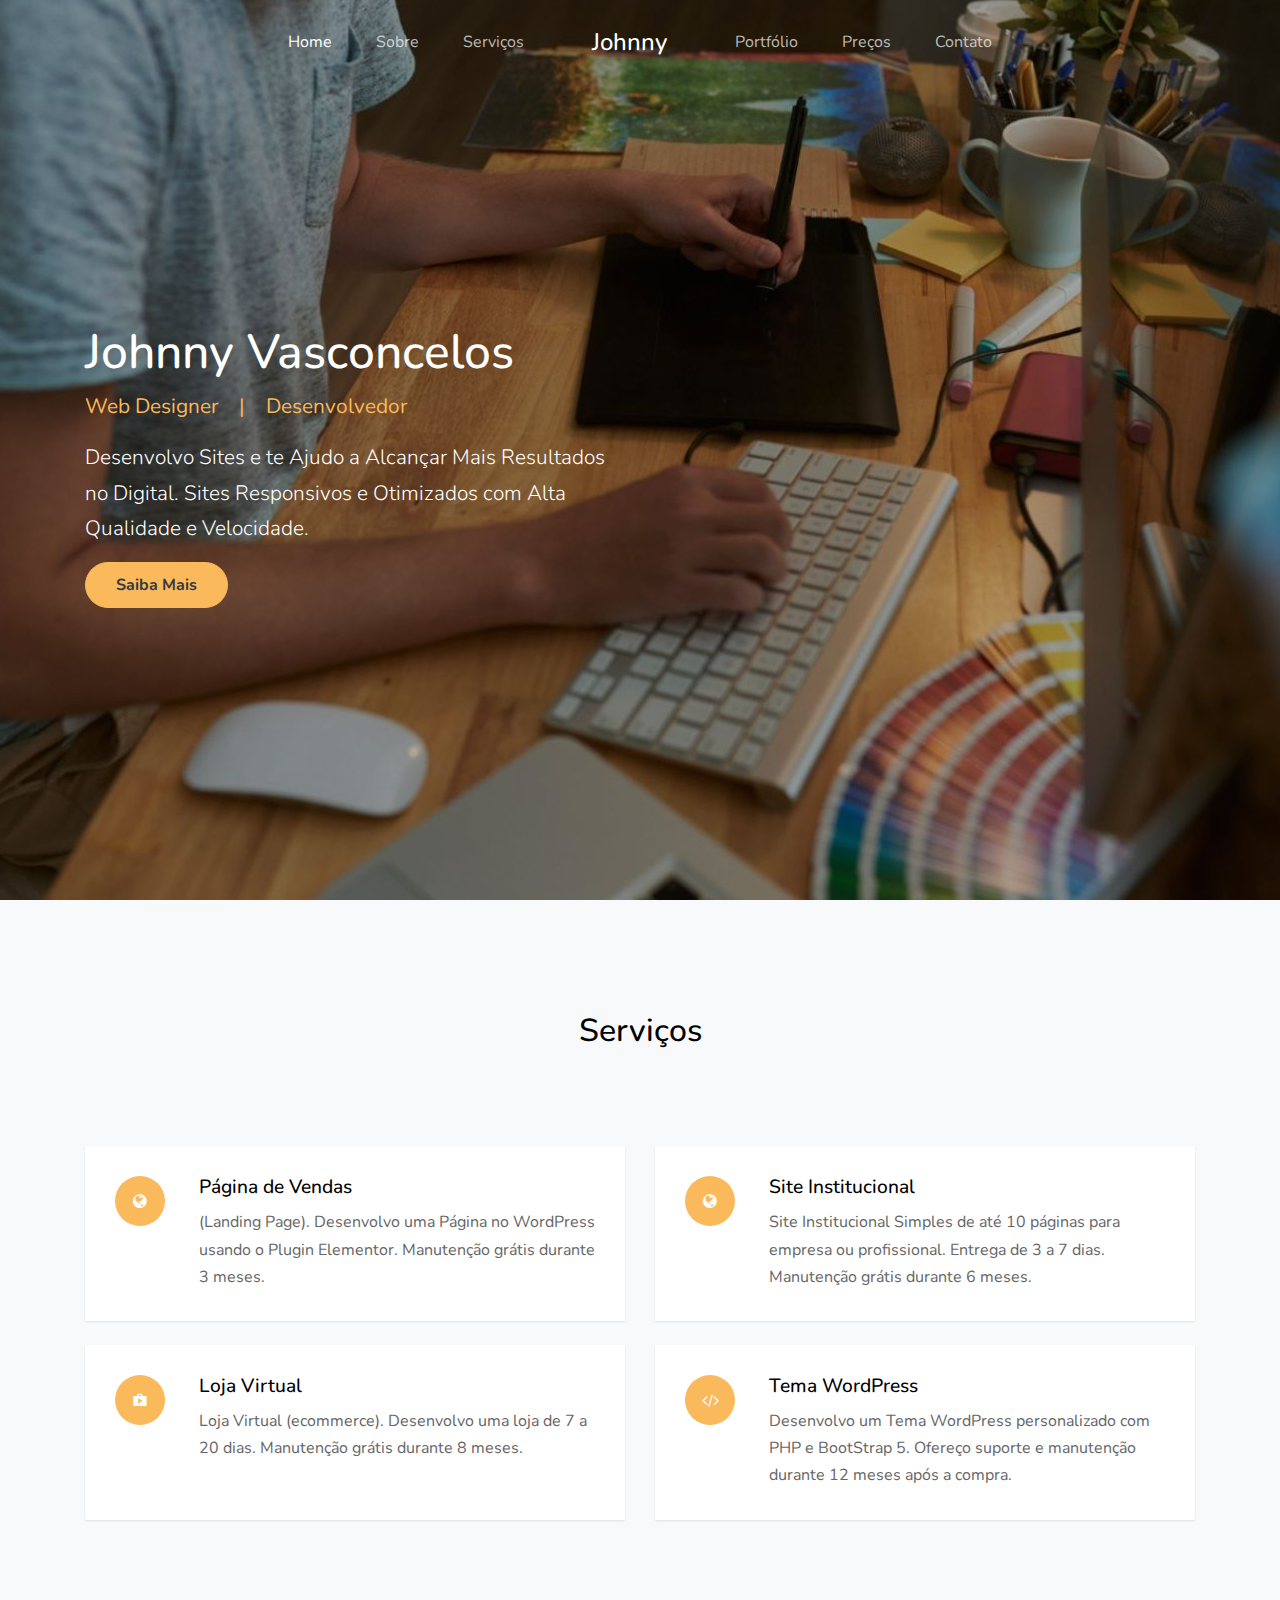
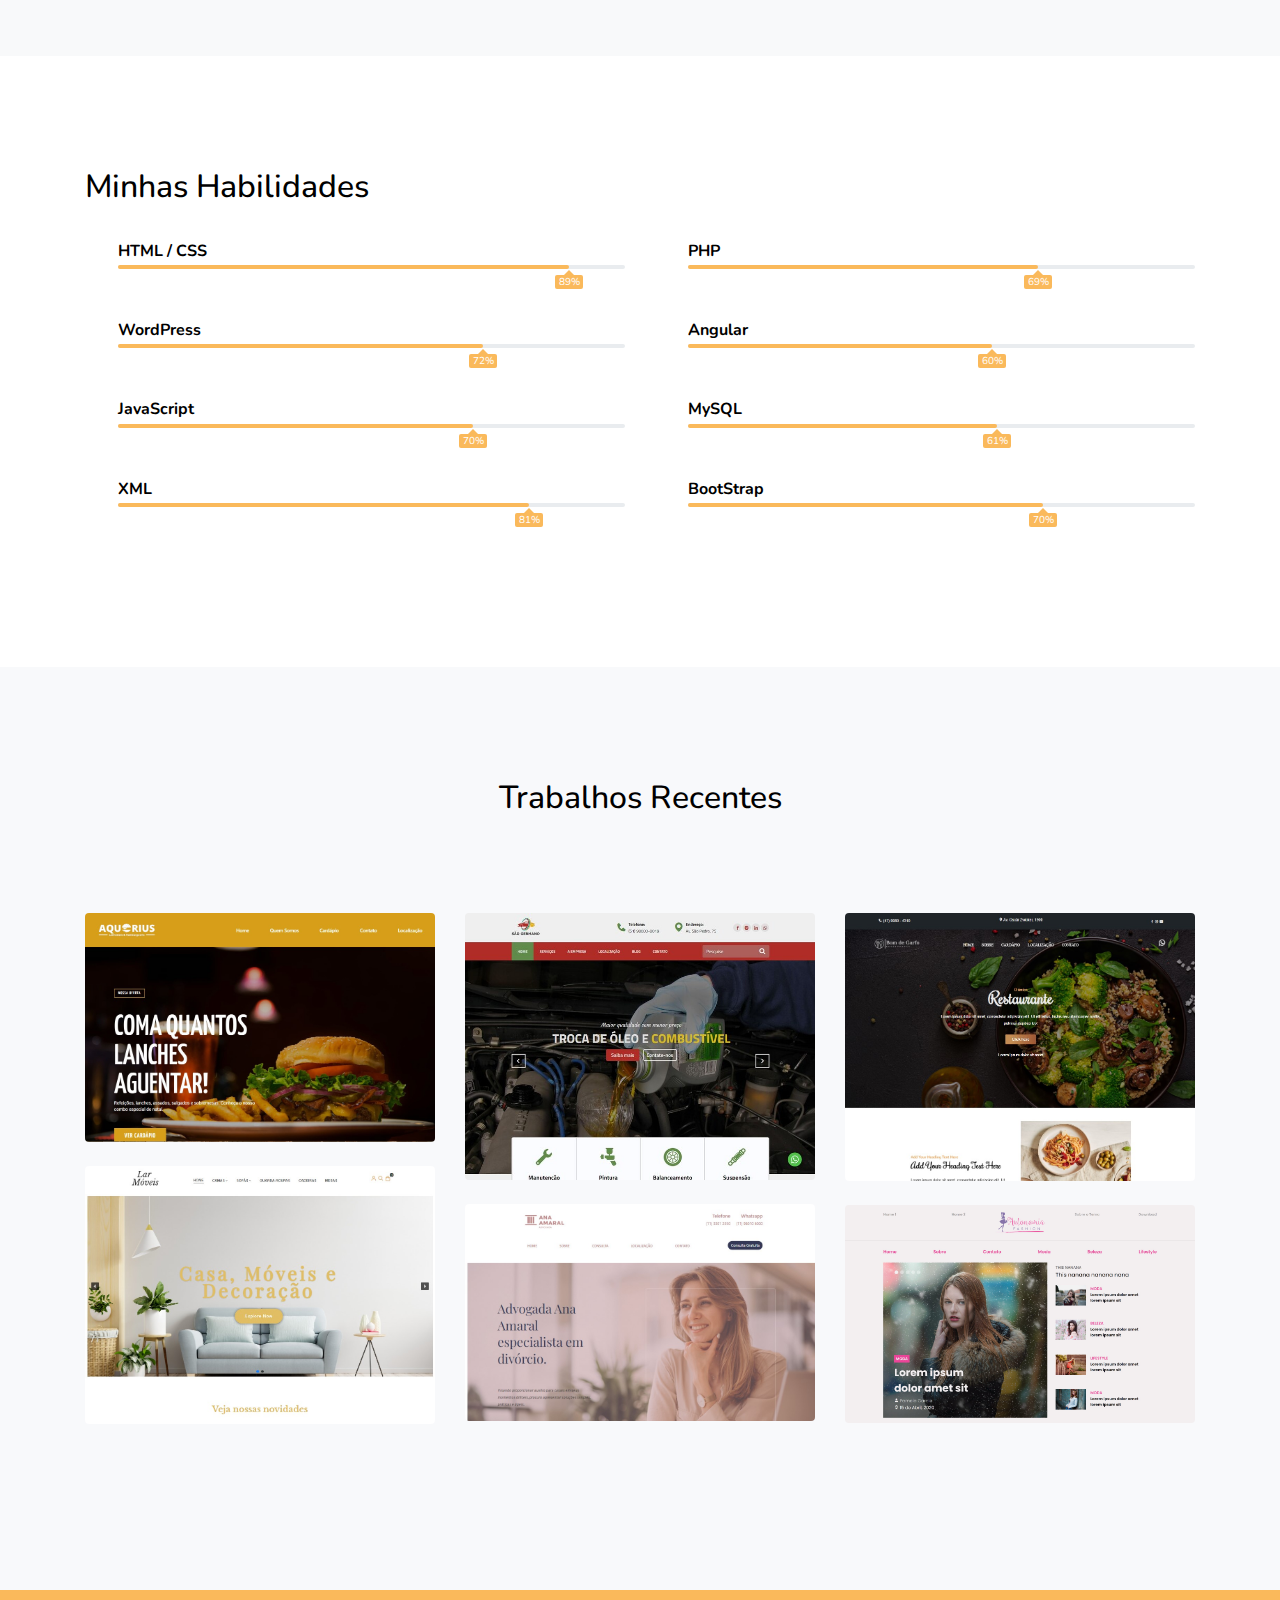
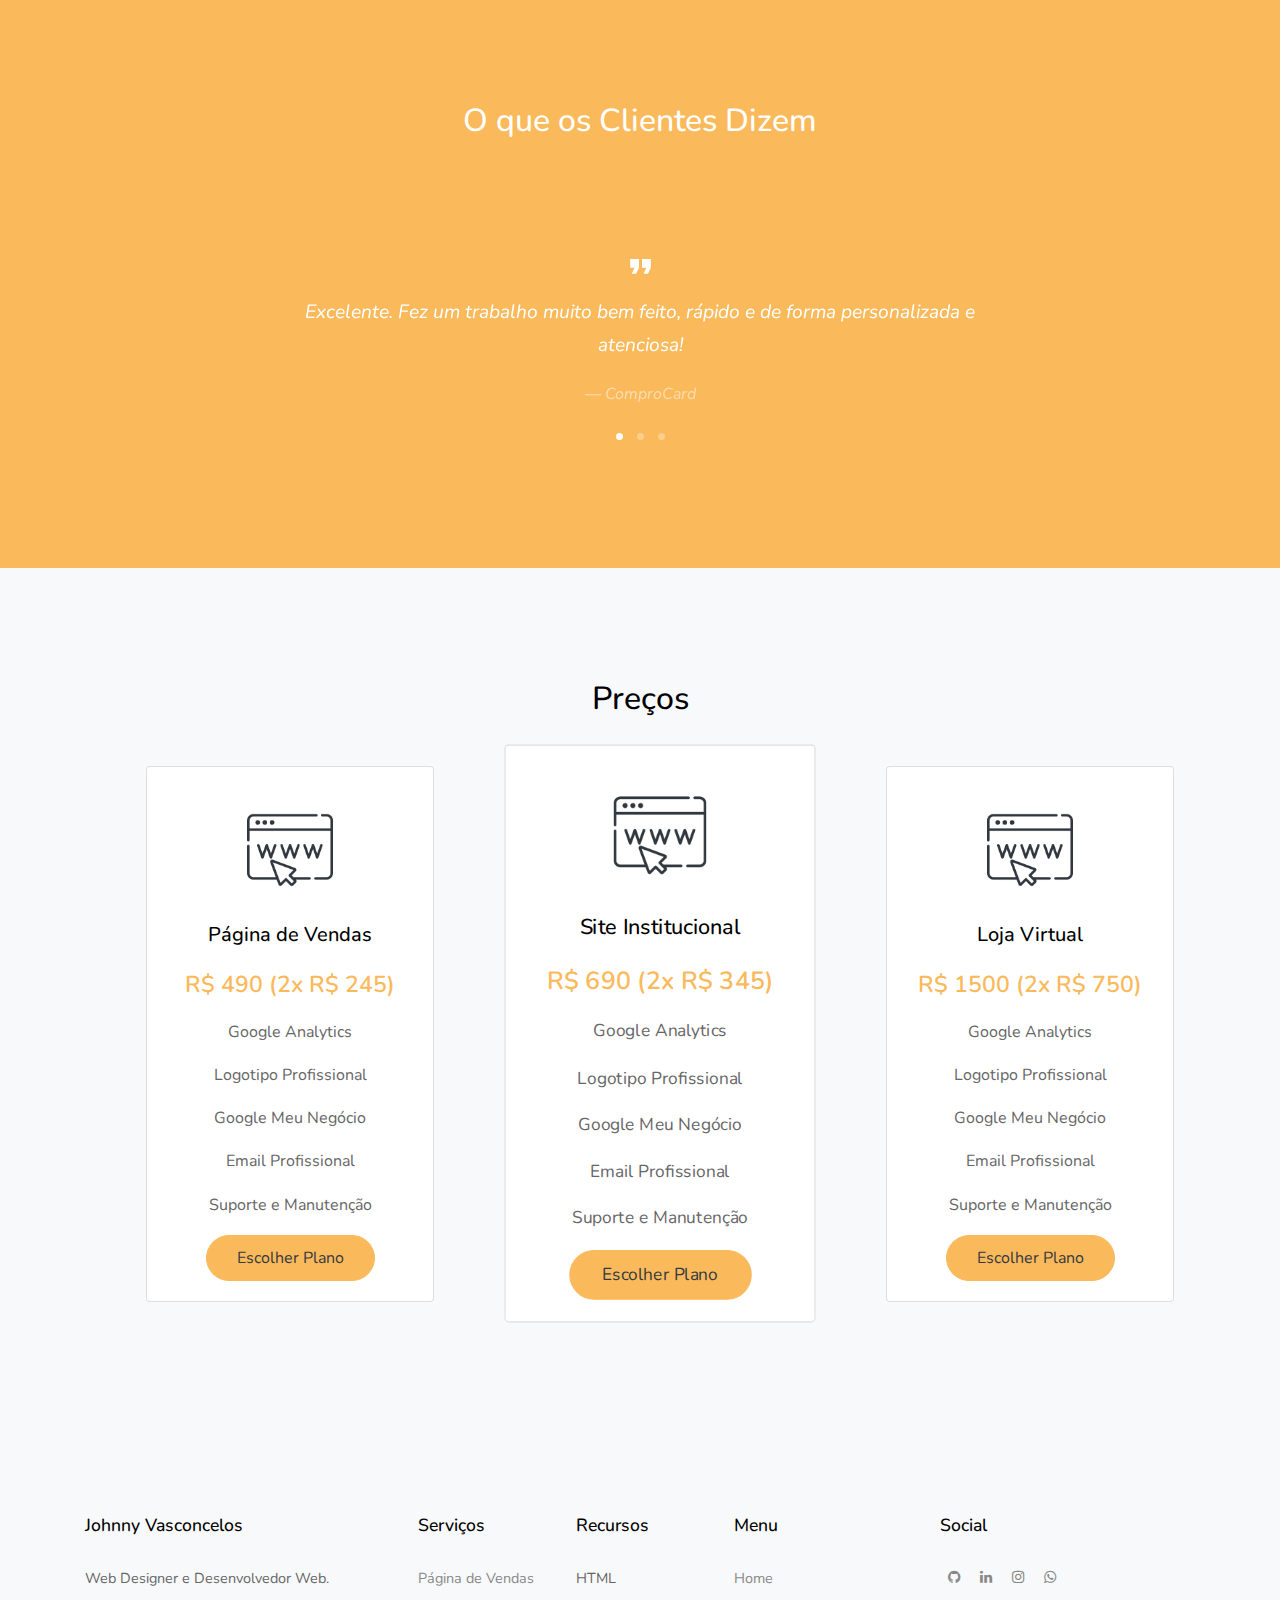
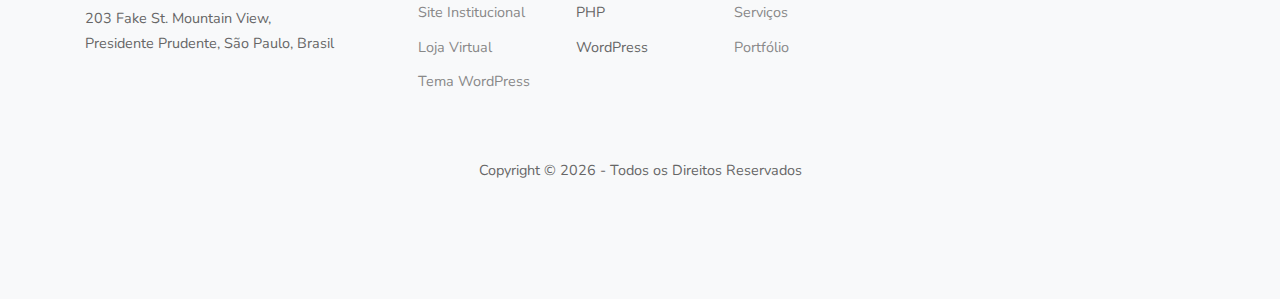
==== commit 00b6fb67: "Update index.html" ====
--- a/index.html
+++ b/index.html
@@ -65,7 +65,7 @@
               <ul class="site-menu main-menu js-clone-nav mr-auto d-none d-lg-block">
                 <li><a href="#portfolio-section" class="nav-link">Portfólio</a></li>
                 <li><a href="#blog-section" class="nav-link">Preços</a></li>
-                <li><a href="https://api.whatsapp.com/send?phone=5518997826451" target="_blank" class="nav-link">Contato</a></li>
+                <li><a href="https://api.whatsapp.com/send?phone=5518997826451&text=Olá, gostaria de criar um site" target="_blank" class="nav-link">Contato</a></li>
               </ul>
             </nav>
 
@@ -307,20 +307,20 @@
         <div class="owl-carousel slide-one-item">
           <div class="slide">
             <blockquote>
-              <p>Grande homem, Johnny. fez tudo que eu pedi e mais, muito paciente.</p>
-              <p><cite>&mdash; Joe Thompson</cite></p>
-            </blockquote>
-          </div>
-          <div class="slide">
-            <blockquote>
-              <p>Caprichoso e muito comunicativo. Super recomendo.</p>
-              <p><cite>&mdash; Renato Cunha</cite></p>
+              <p>Excelente. Fez um trabalho muito bem feito, rápido e de forma personalizada e atenciosa!</p>
+              <p><cite>&mdash; ComproCard</cite></p>
             </blockquote>
           </div>
           <div class="slide">
             <blockquote>
               <p>Meus sites ficaram lindos e com um aspecto melhor do que o combinado. Parabéns.</p>
               <p><cite>&mdash; Jaqueline Silva</cite></p>
+            </blockquote>
+          </div>
+          <div class="slide">
+            <blockquote>
+              <p>Grande homem, Johnny. fez tudo que eu pedi e mais, muito paciente.</p>
+              <p><cite>&mdash; Joe Thompson</cite></p>
             </blockquote>
           </div>
         </div>
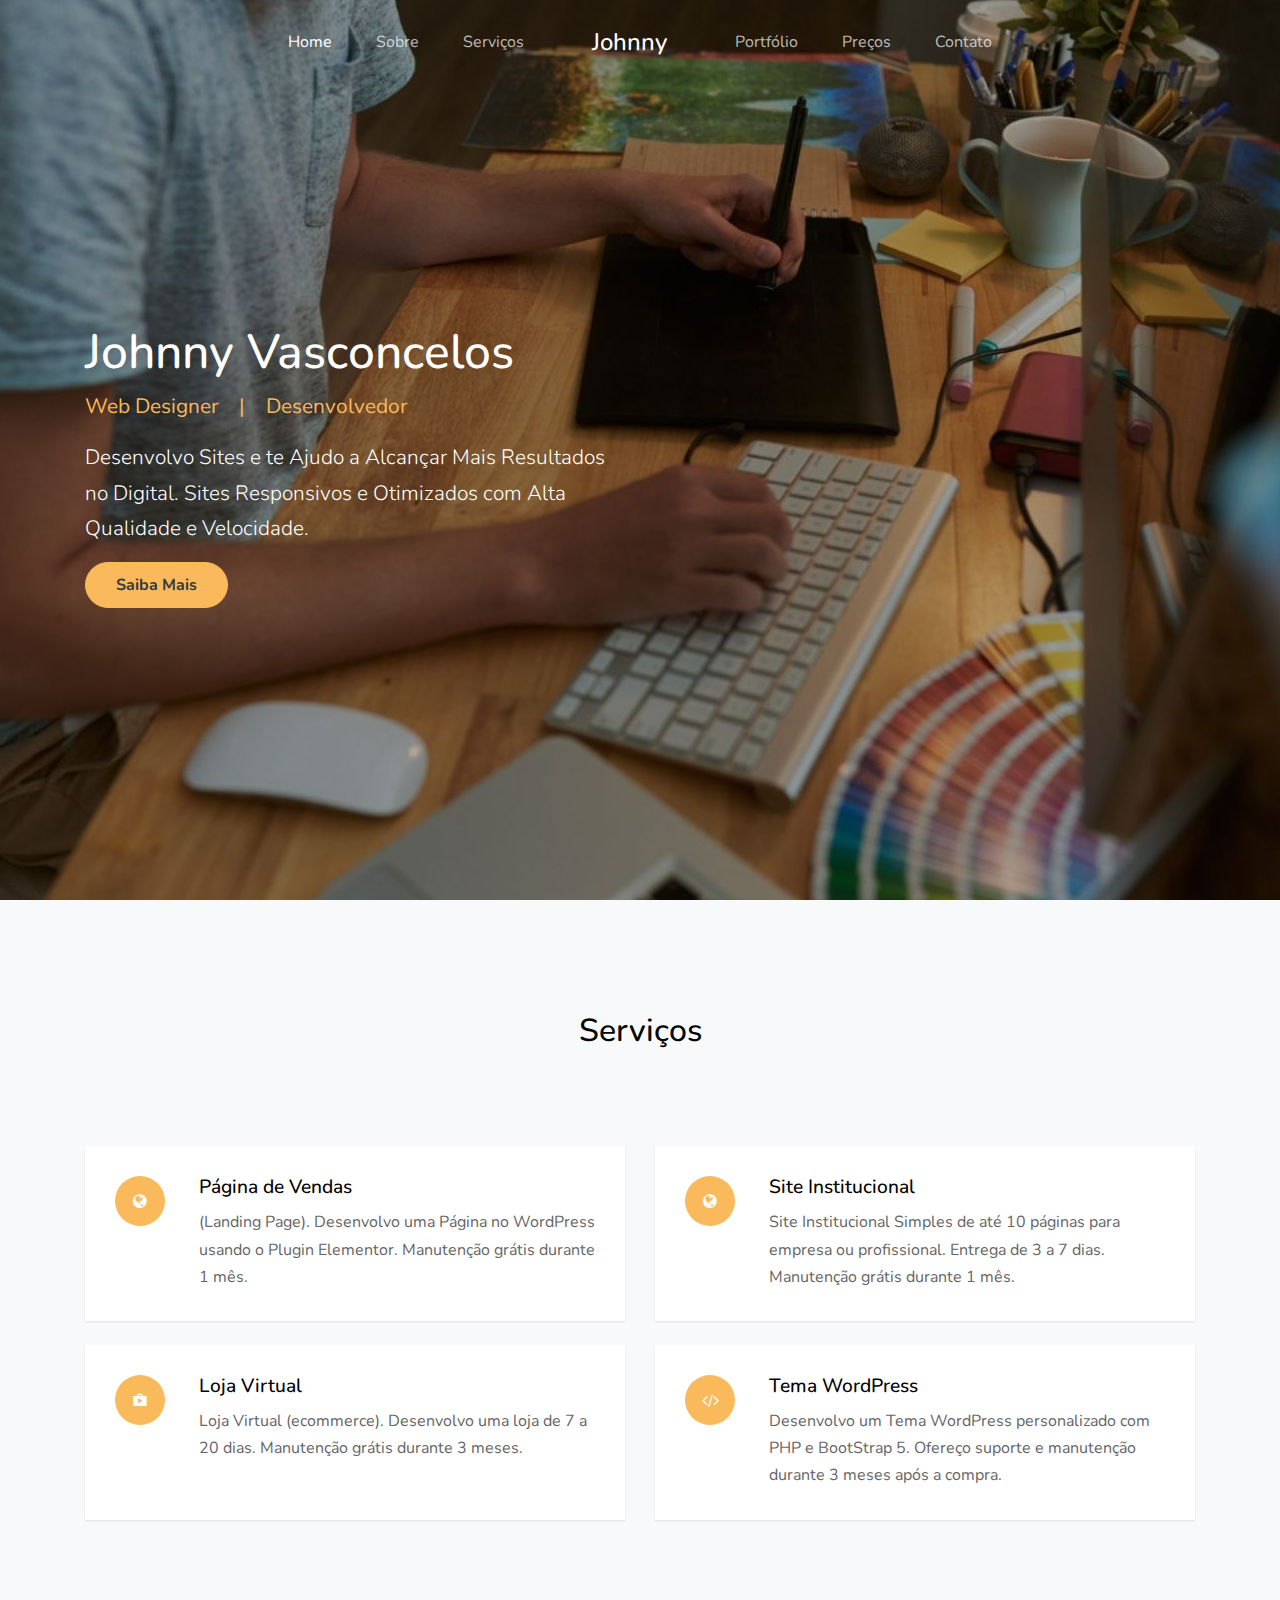
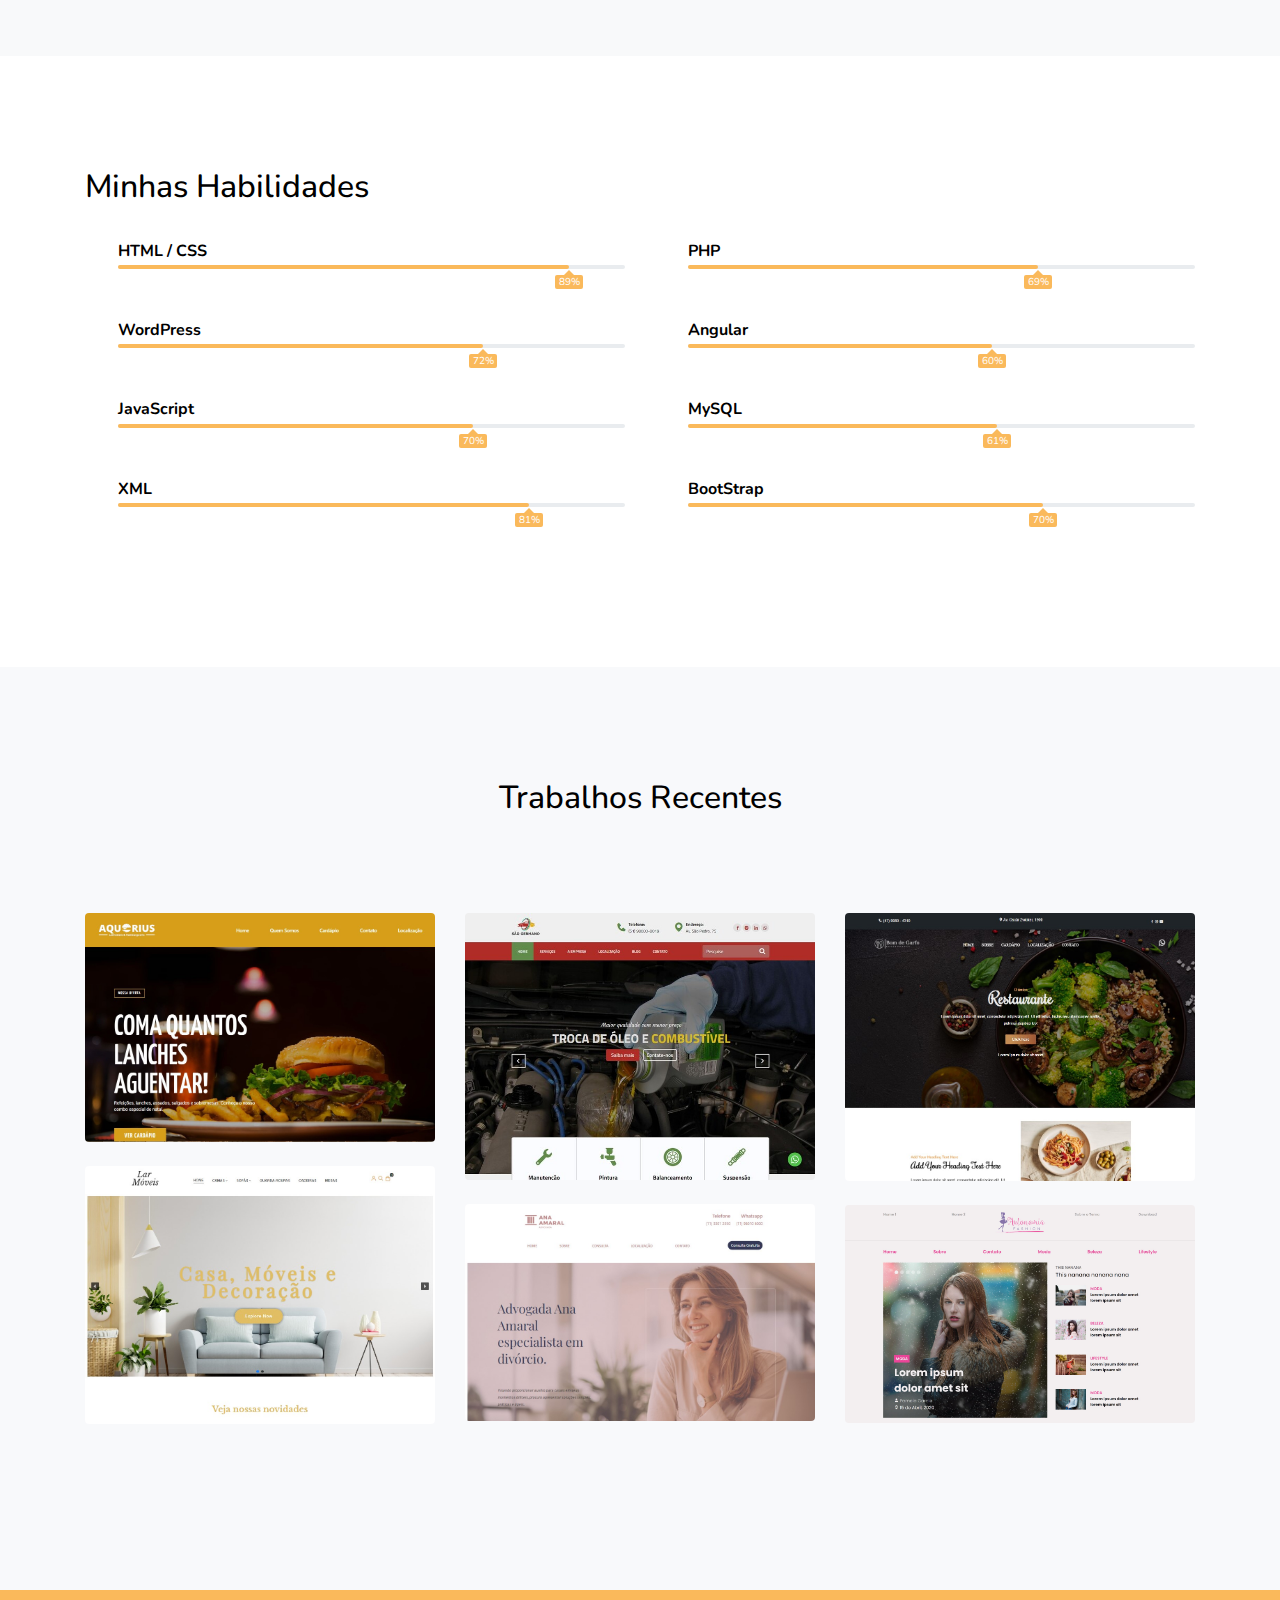
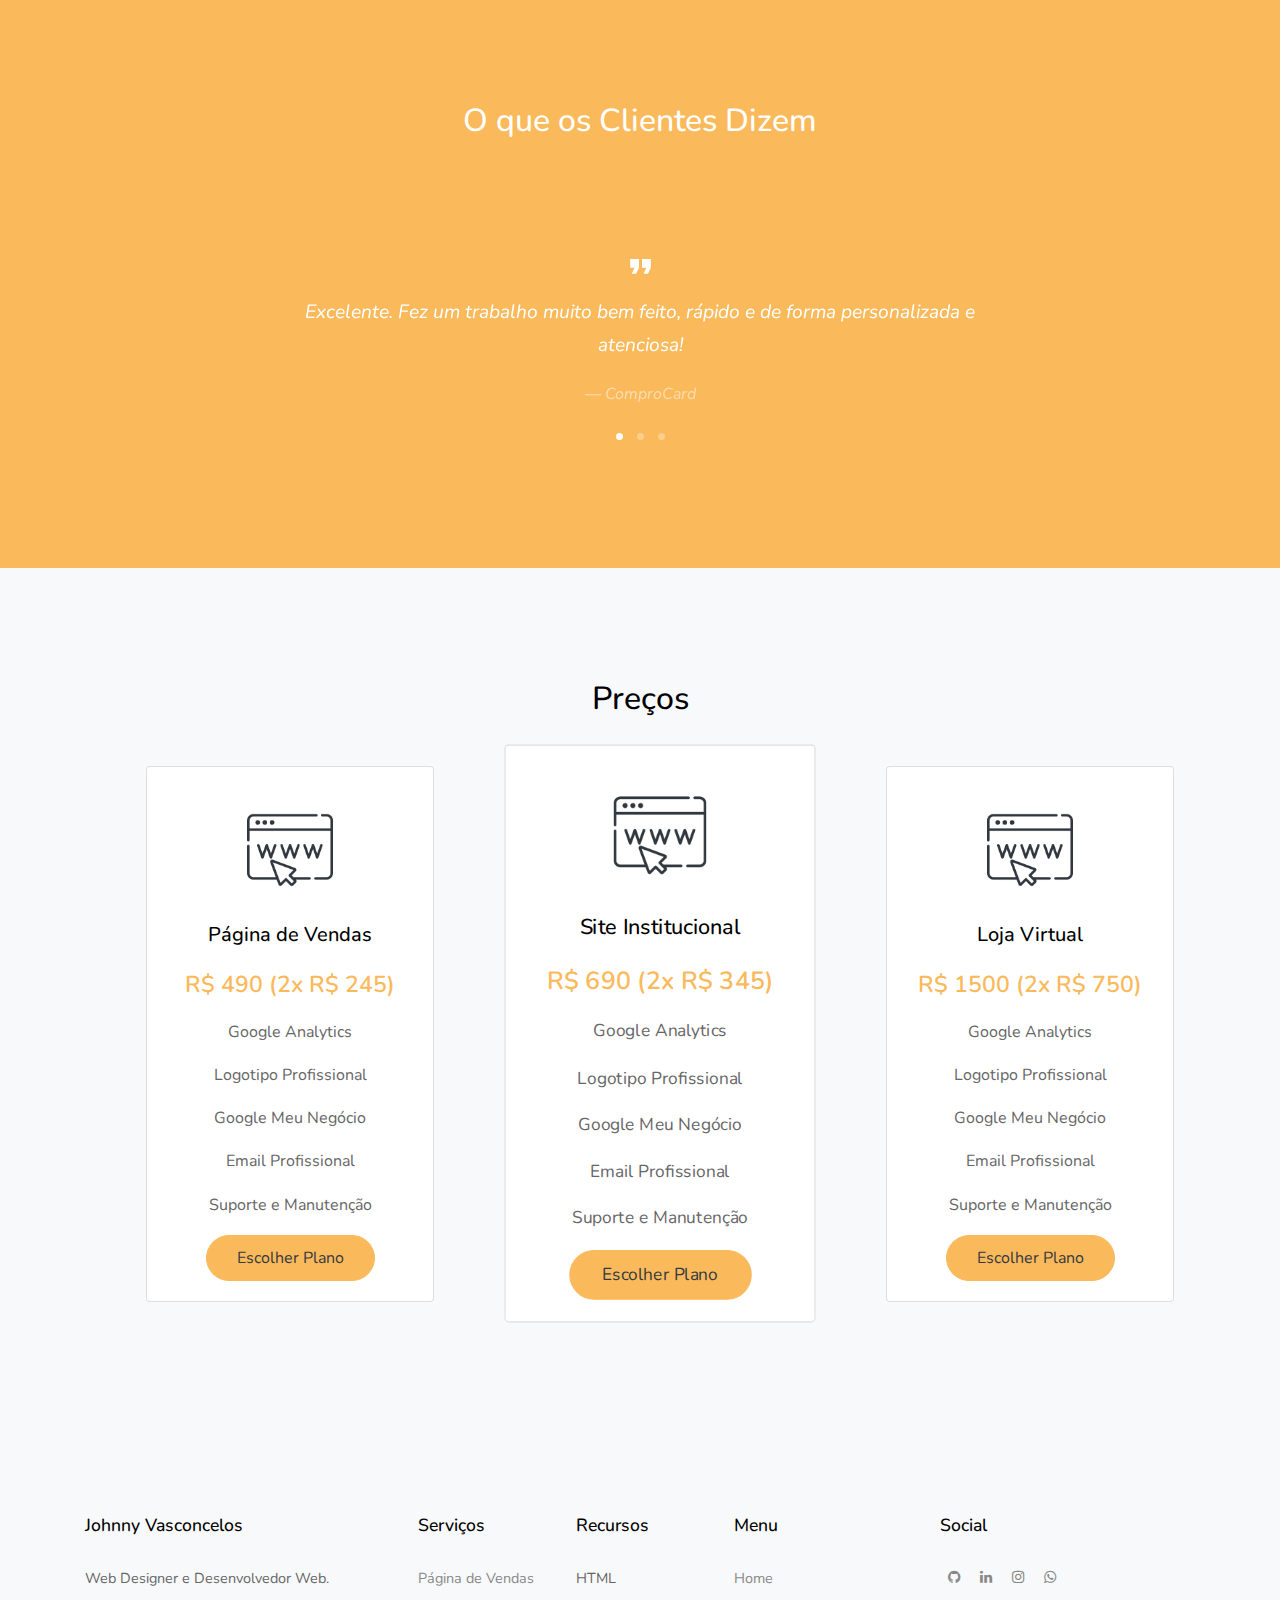
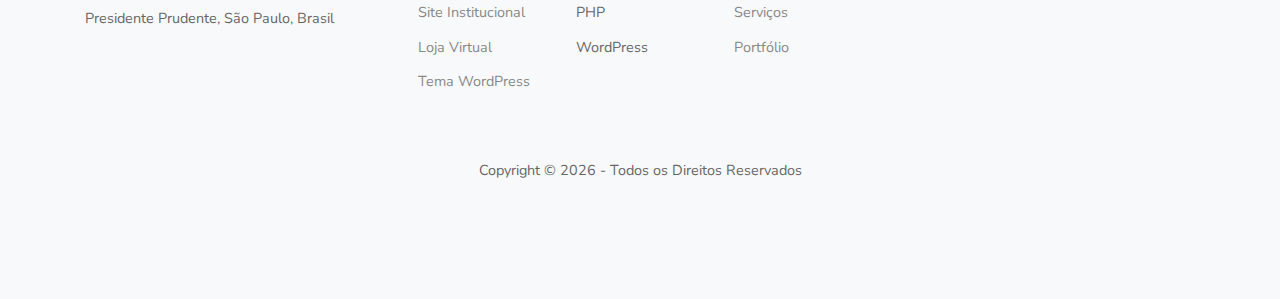
==== commit 3ff905f3: "Update index.html" ====
--- a/index.html
+++ b/index.html
@@ -118,7 +118,7 @@
               <div class="service-number mr-4"><span class="icon-globe"></span></div>
               <div class="service-about">
                 <h3>Página de Vendas</h3>
-                <p>(Landing Page). Desenvolvo uma Página no WordPress usando o Plugin Elementor. Manutenção grátis durante 3 meses.</p>
+                <p>(Landing Page). Desenvolvo uma Página no WordPress usando o Plugin Elementor. Manutenção grátis durante 1 mês.</p>
               </div>
             </div>
           </div>
@@ -128,7 +128,7 @@
               <div class="service-number mr-4"><span class="icon-globe"></span></div>
               <div class="service-about">
                 <h3>Site Institucional</h3>
-                <p>Site Institucional Simples de até 10 páginas para empresa ou profissional. Entrega de 3 a 7 dias. Manutenção grátis durante 6 meses.</p>
+                <p>Site Institucional Simples de até 10 páginas para empresa ou profissional. Entrega de 3 a 7 dias. Manutenção grátis durante 1 mês.</p>
               </div>
             </div>
           </div>
@@ -138,7 +138,7 @@
               <div class="service-number mr-4"><span class="icon-shop"></span></div>
               <div class="service-about">
                 <h3>Loja Virtual</h3>
-                <p>Loja Virtual (ecommerce). Desenvolvo uma loja de 7 a 20 dias. Manutenção grátis durante 8 meses.</p>
+                <p>Loja Virtual (ecommerce). Desenvolvo uma loja de 7 a 20 dias. Manutenção grátis durante 3 meses.</p>
               </div>
             </div>
           </div>
@@ -148,7 +148,7 @@
               <div class="service-number mr-4"><span class="icon-code"></span></div>
               <div class="service-about">
                 <h3>Tema WordPress</h3>
-                <p>Desenvolvo um Tema WordPress personalizado com PHP e BootStrap 5. Ofereço suporte e manutenção durante 12 meses após a compra.</p>
+                <p>Desenvolvo um Tema WordPress personalizado com PHP e BootStrap 5. Ofereço suporte e manutenção durante 3 meses após a compra.</p>
               </div>
             </div>
           </div>
@@ -440,7 +440,7 @@
           <div class="col-md-3">
             <h3 class="footer-title">Johnny Vasconcelos</h3>
             <p>Web Designer e Desenvolvedor Web.</p>
-            <p><span class="d-inline-block d-md-block">203 Fake St. Mountain View,</span> Presidente Prudente, São Paulo, Brasil</p>
+            <p><span class="d-inline-block d-md-block">Presidente Prudente, São Paulo, Brasil</span></p>
           </div>
           <div class="col-md-5 mx-auto">
             <div class="row">
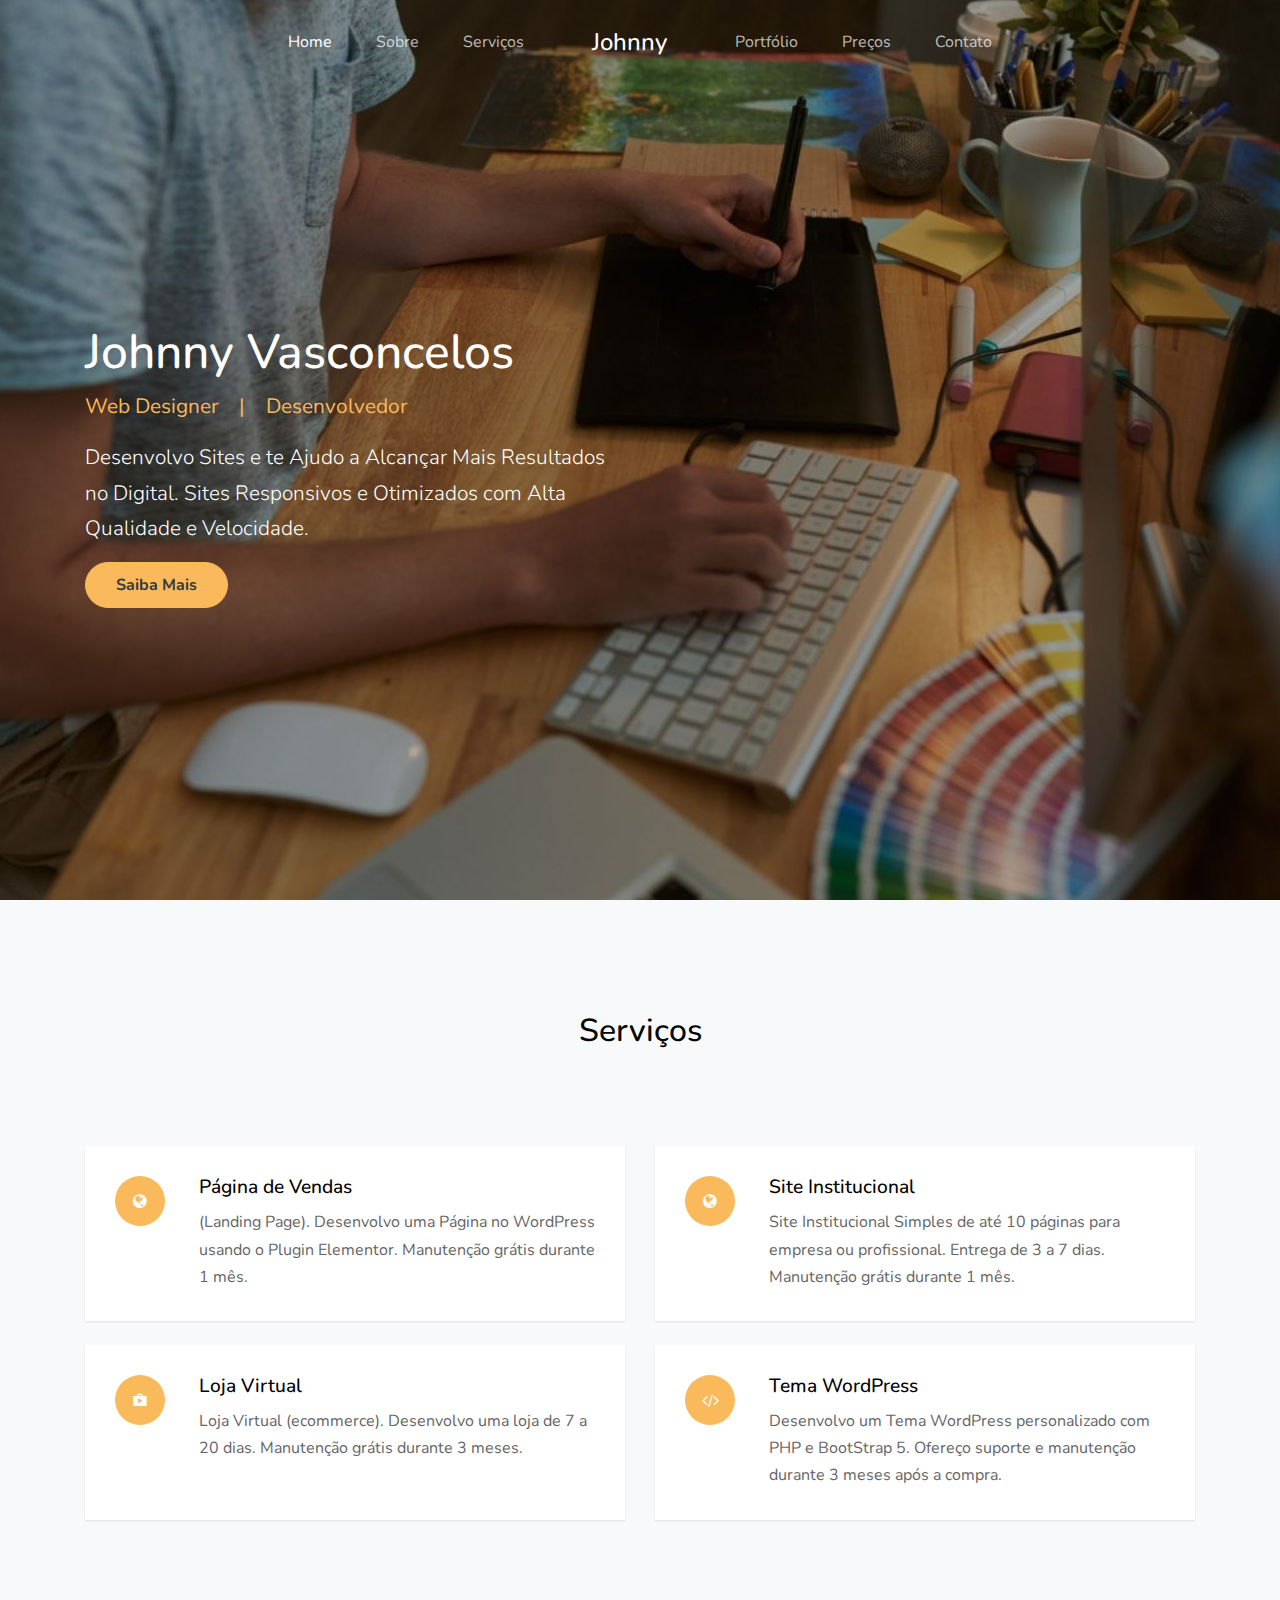
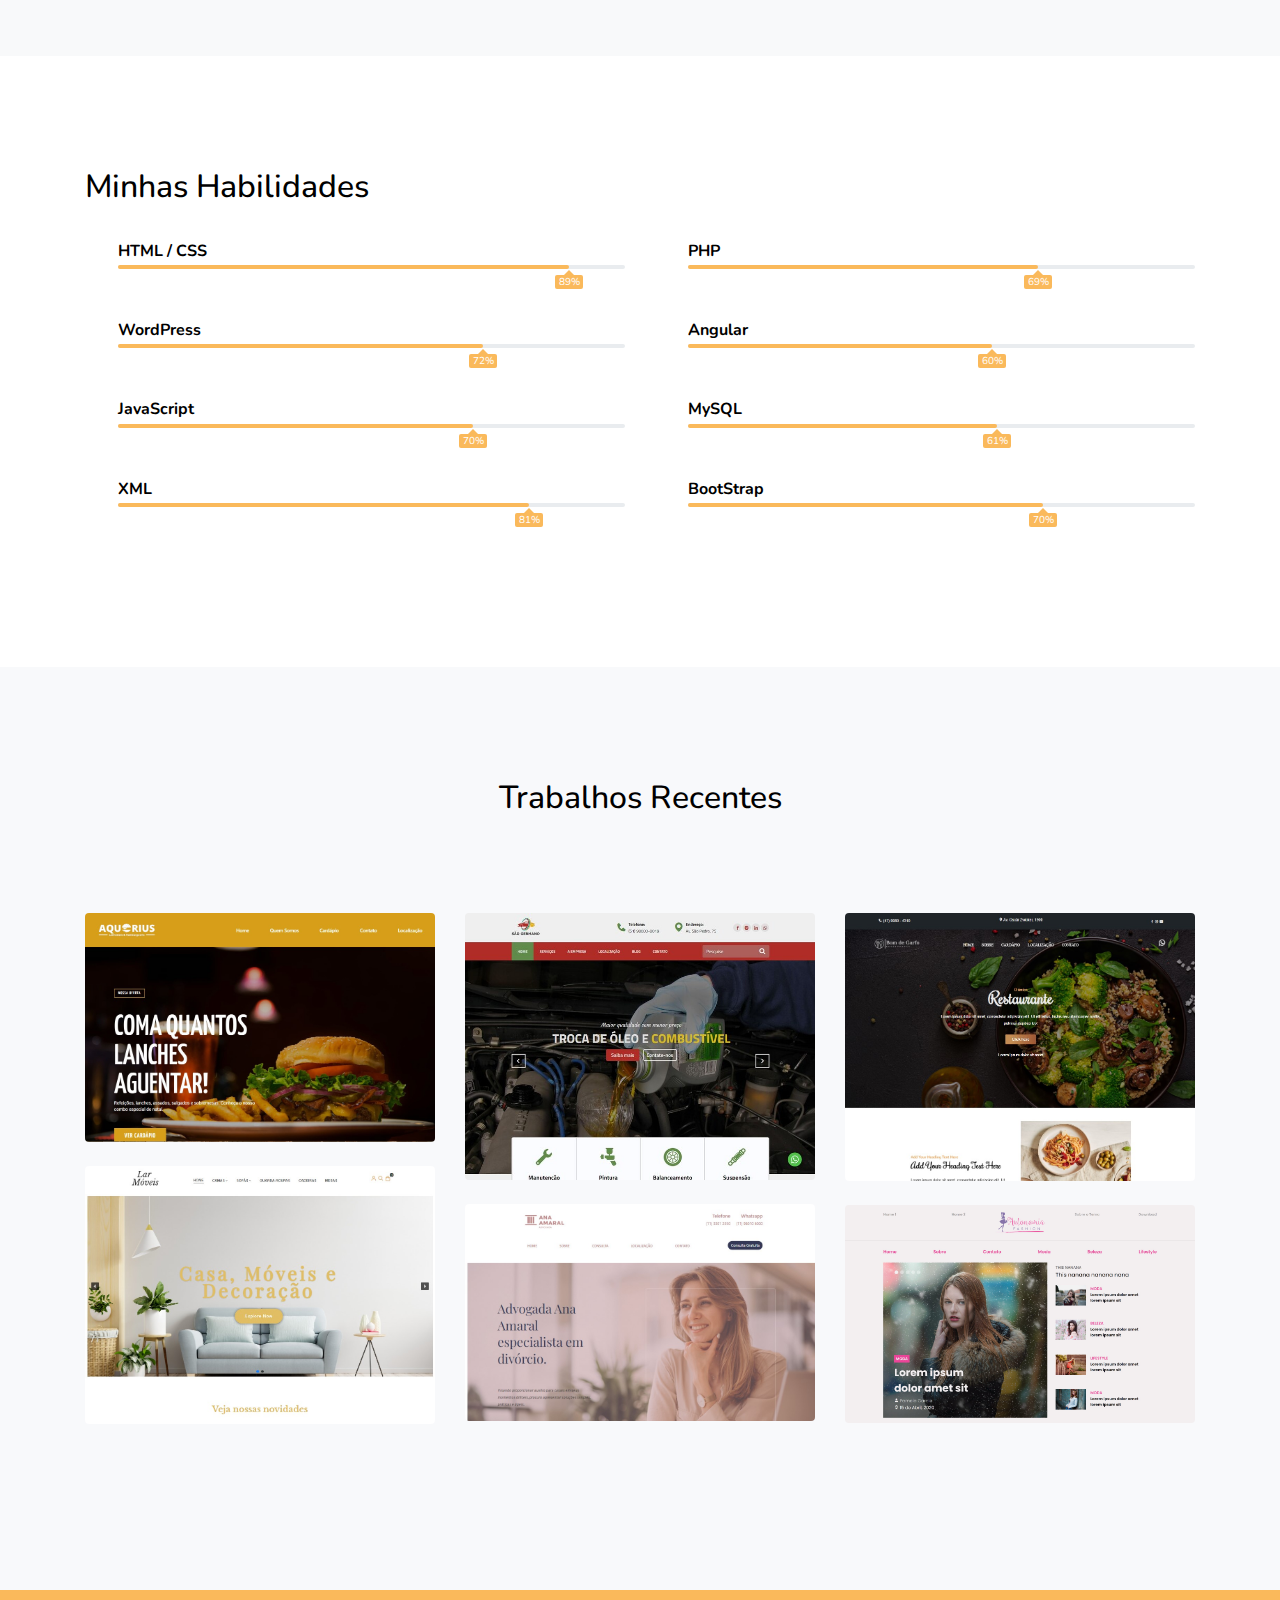
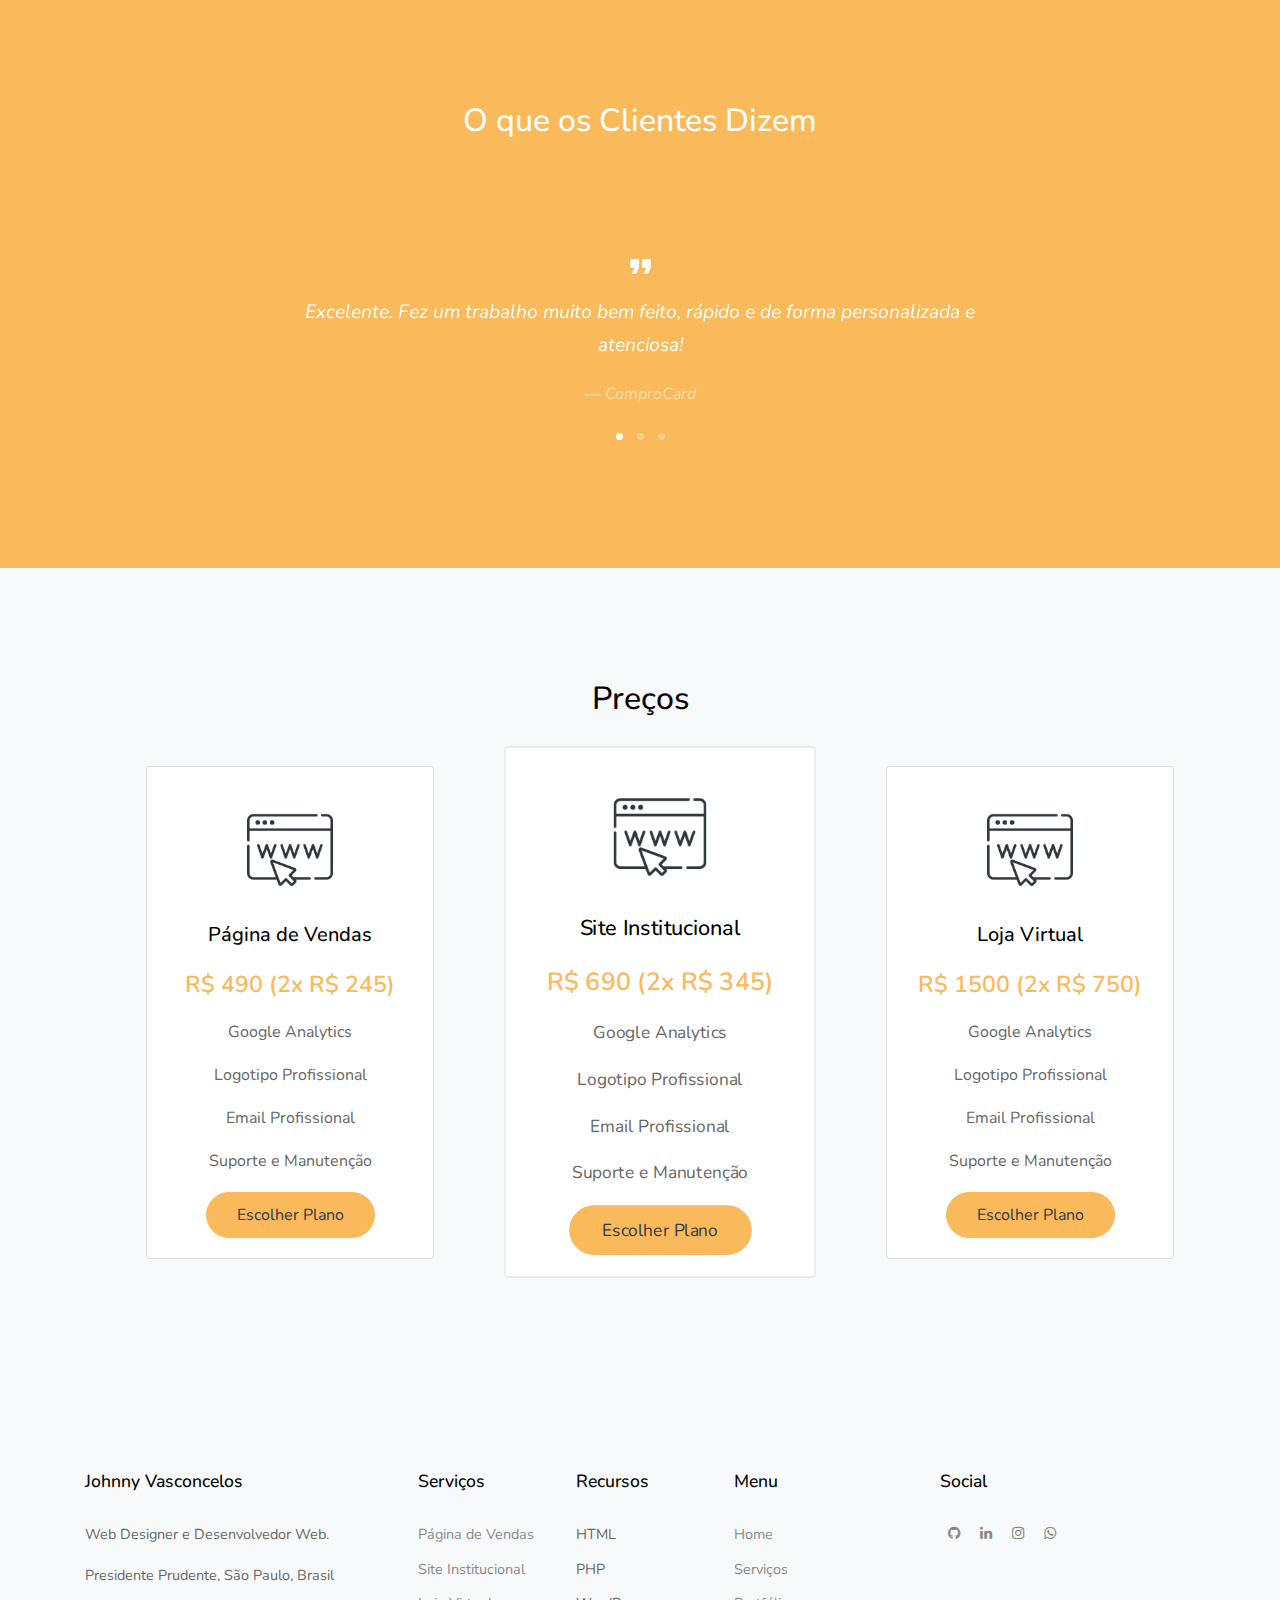
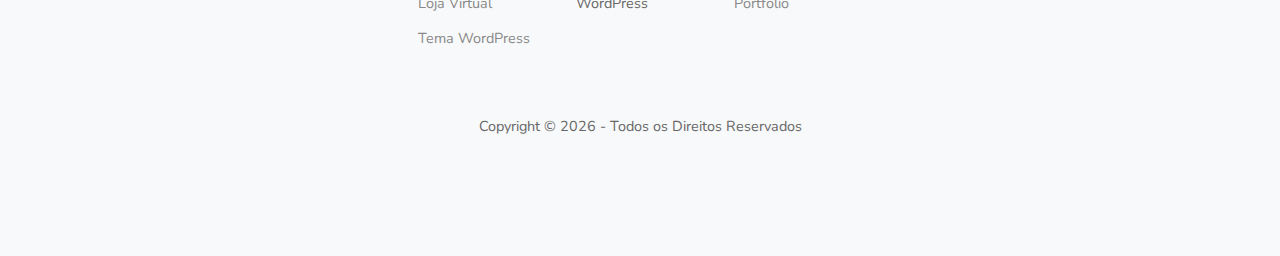
==== commit ed1798b6: "Update index.html" ====
--- a/index.html
+++ b/index.html
@@ -344,7 +344,6 @@
               <h6 class="card-subtitle">R$ 490 <span>(2x R$ 245)</span></h6>
                 <p class="card-text">Google Analytics</p>
                 <p class="card-text">Logotipo Profissional</p>
-                  <p class="card-text">Google Meu Negócio</p>
                   <p class="card-text">Email Profissional</p>
                     <p class="card-text">Suporte e Manutenção</p>
               <a href="https://api.whatsapp.com/send?phone=5518997826451&text=Ol%C3%A1,%20gostaria%20de%20criar%20uma%20p%C3%A1gina%20de%20vendas" class="btn btn-primary text-dark" target="_blank">Escolher Plano</a>
@@ -360,7 +359,6 @@
               <h6 class="card-subtitle">R$ 690 <span>(2x R$ 345)</span></h6>
               <p class="card-text">Google Analytics</p>
               <p class="card-text">Logotipo Profissional</p>
-                <p class="card-text">Google Meu Negócio</p>
                 <p class="card-text">Email Profissional</p>
                 <p class="card-text">Suporte e Manutenção</p>
               <a href="https://api.whatsapp.com/send?phone=5518997826451&text=Olá, gostaria de criar um site institucional" class="btn btn-primary text-dark" target="_blank">Escolher Plano</a>
@@ -376,7 +374,6 @@
               <h6 class="card-subtitle">R$ 1500 <span>(2x R$ 750)</span></h6>
               <p class="card-text">Google Analytics</p>
               <p class="card-text">Logotipo Profissional</p>
-                <p class="card-text">Google Meu Negócio</p>
                 <p class="card-text">Email Profissional</p>
                 <p class="card-text">Suporte e Manutenção</p>
               <a href="https://api.whatsapp.com/send?phone=5518997826451&text=Olá, gostaria de criar uma loja virtual" class="btn btn-primary text-dark" target="_blank">Escolher Plano</a>
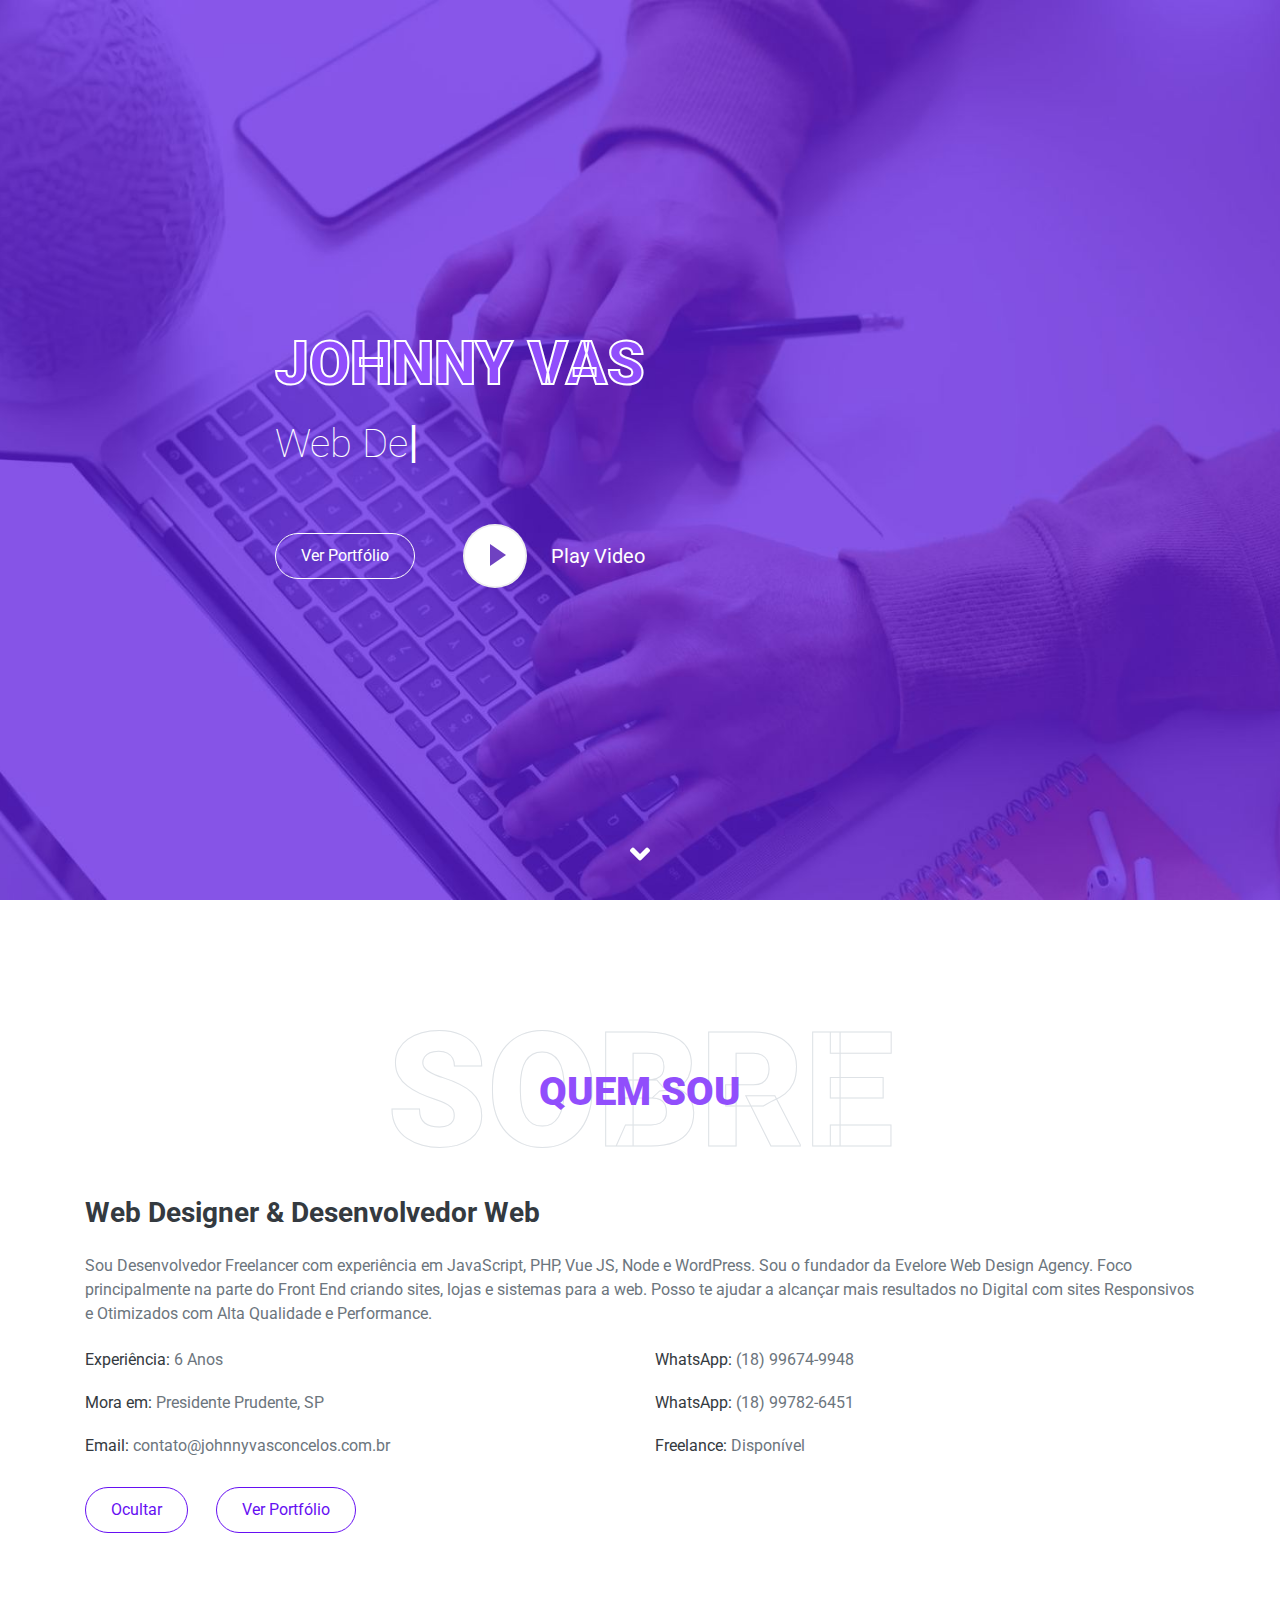
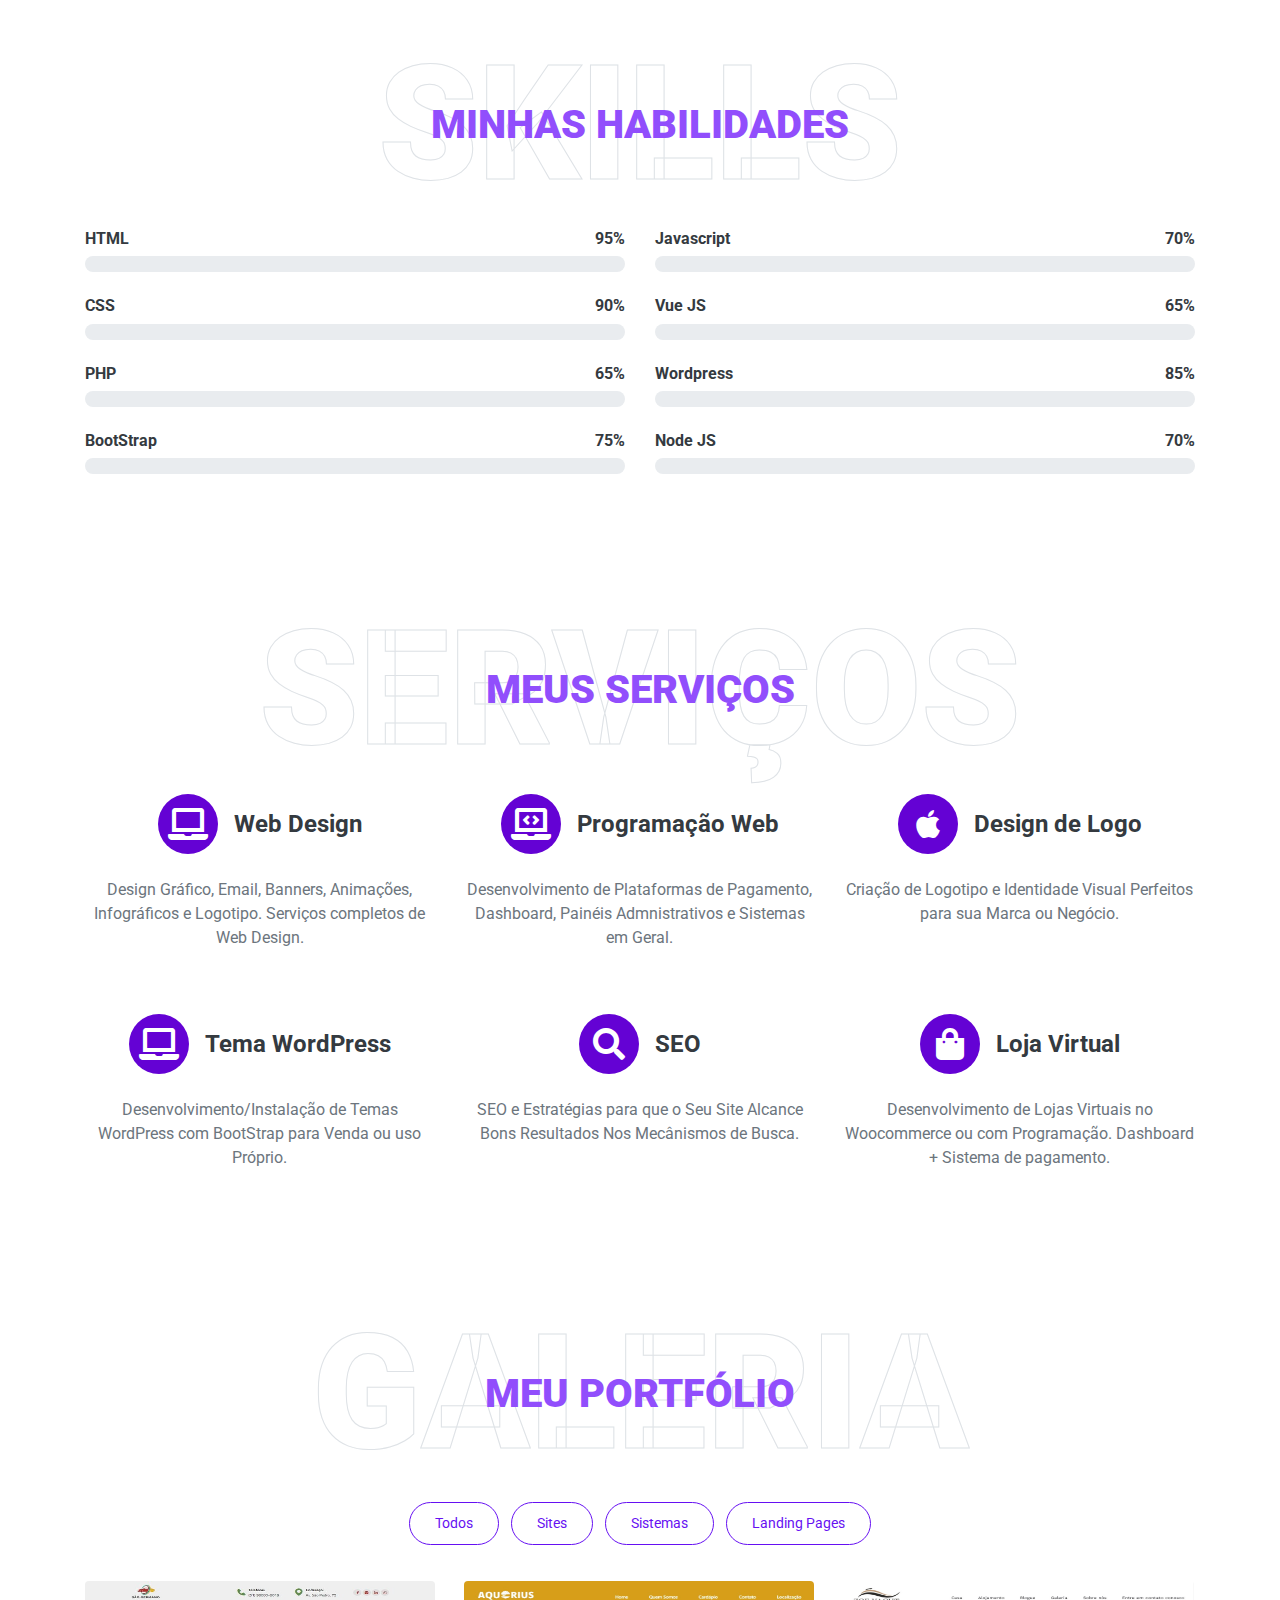
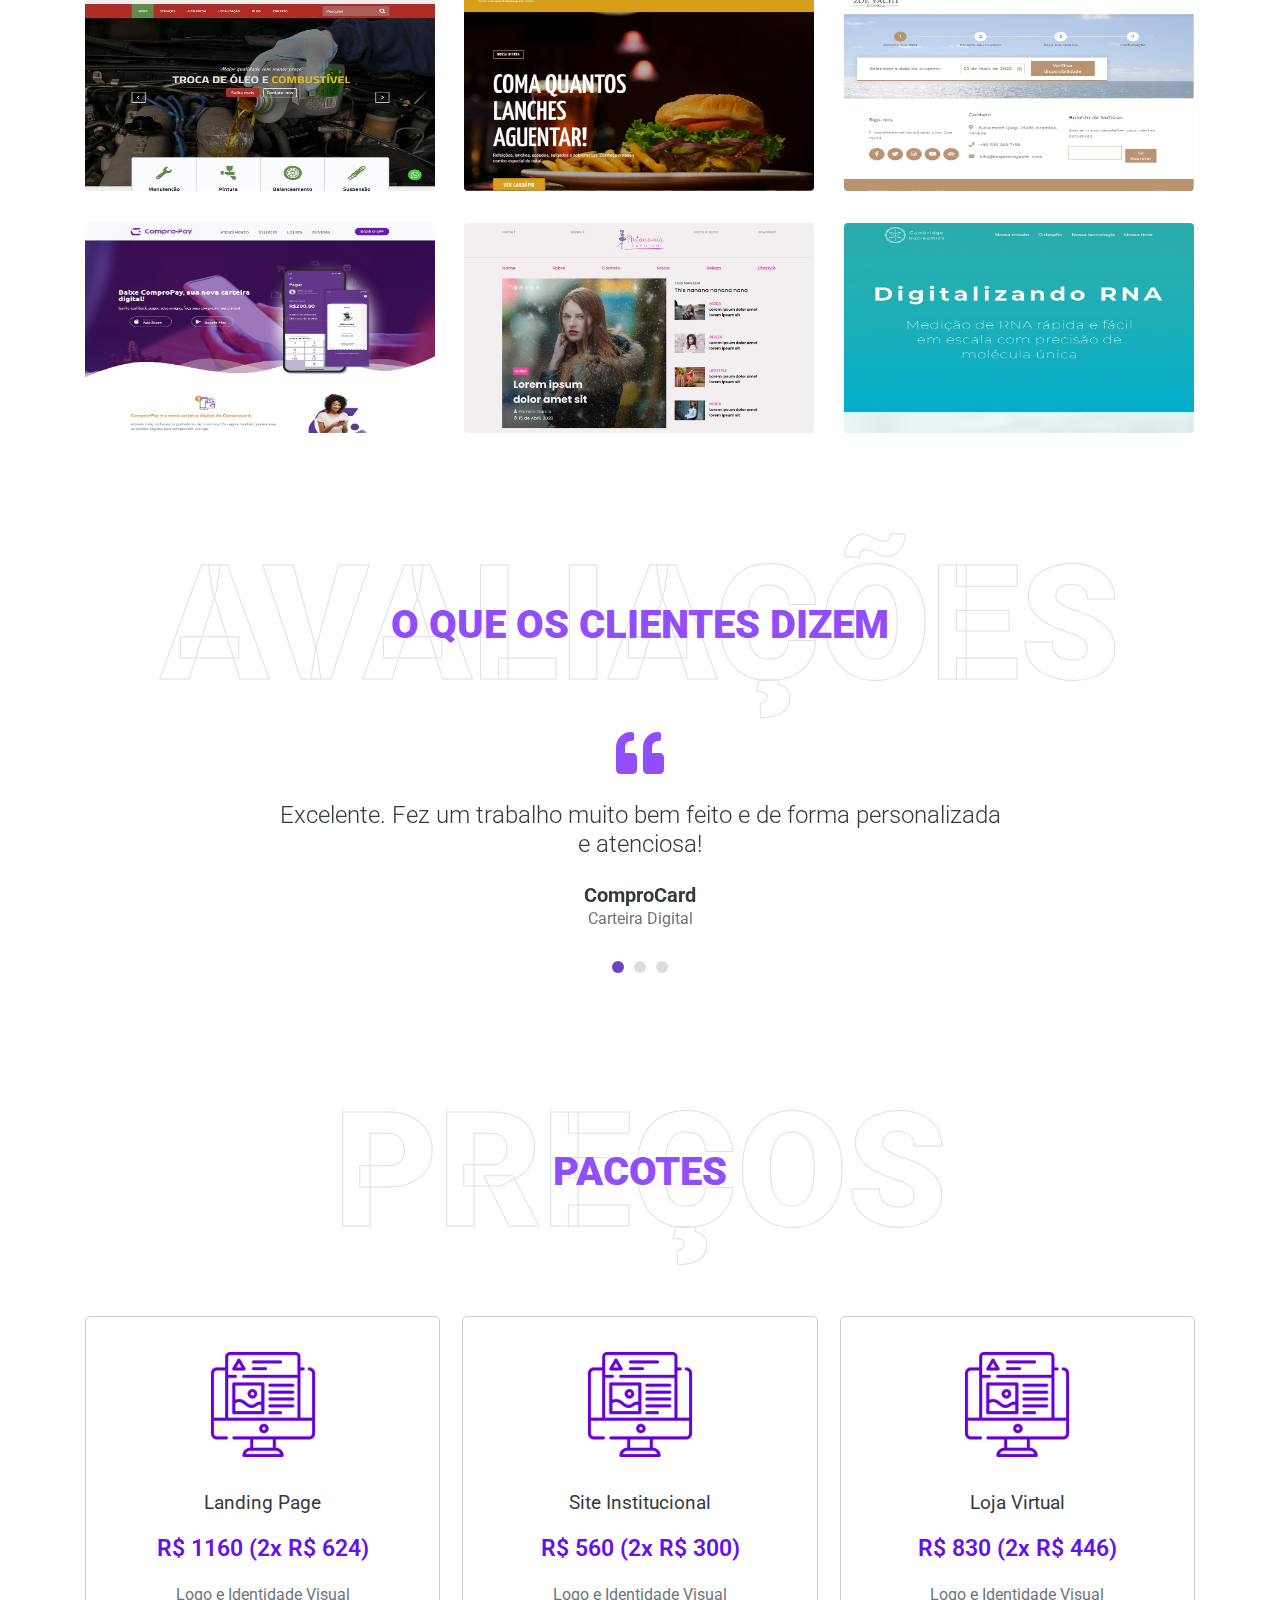
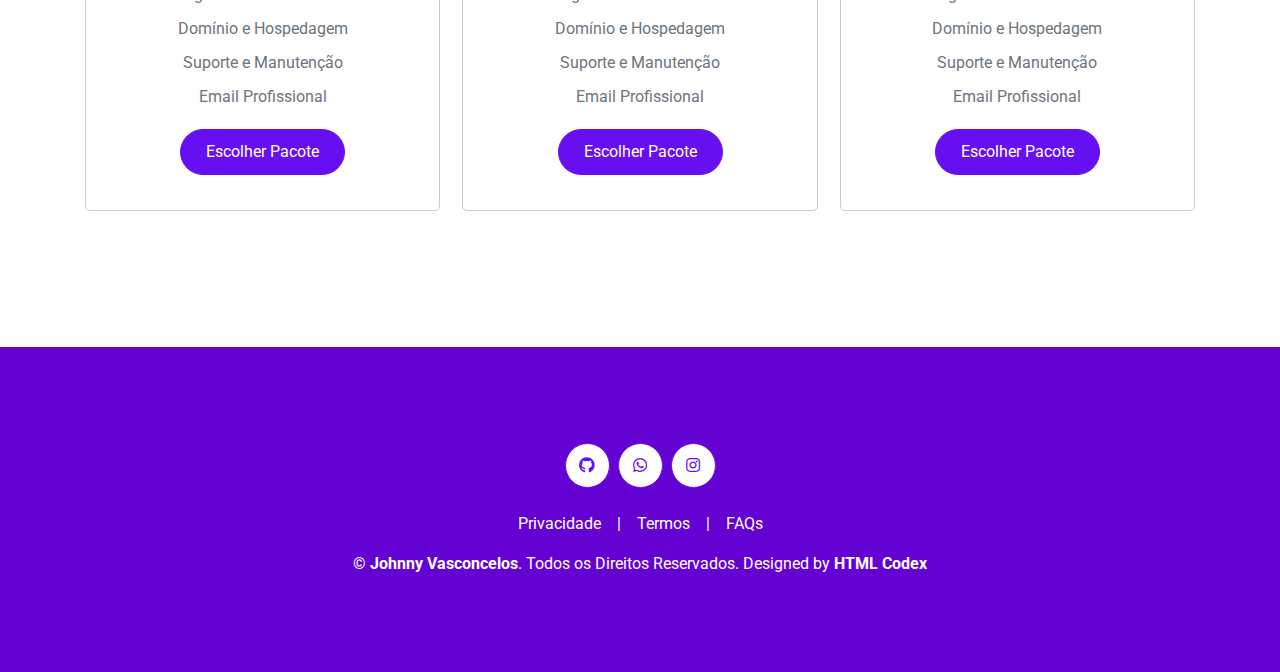
==== commit ddba5357: "novo portfolio" ====
--- a/index.html
+++ b/index.html
@@ -1,508 +1,669 @@
-<!doctype html>
+<!DOCTYPE html>
 <html lang="pt-br">
-  <head>
-    <title>Johnny Vasconcelos &mdash; Web Designer</title>
+
+<head>
     <meta charset="utf-8">
-    <meta name="viewport" content="width=device-width, initial-scale=1, shrink-to-fit=no">
+    <title>Johnny Vasconcelos - Portfólio</title>
+    <meta content="width=device-width, initial-scale=1.0" name="viewport">
+    <meta content="Free HTML Templates" name="keywords">
+    <meta content="Free HTML Templates" name="description">
+
+    <!-- Favicon -->
+    <link href="img/favicon.ico" rel="icon">
+    <link href='https://unpkg.com/boxicons@2.1.2/css/boxicons.min.css' rel='stylesheet'>
+
+    <!-- Google Web Fonts -->
+    <link rel="preconnect" href="https://fonts.gstatic.com">
+    <link href="https://fonts.googleapis.com/css2?family=Roboto:wght@300;400;500;700;900&display=swap" rel="stylesheet"> 
+
+    <!-- Font Awesome -->
+    <link href="https://cdnjs.cloudflare.com/ajax/libs/font-awesome/5.10.0/css/all.min.css" rel="stylesheet">
+
+    <!-- Libraries Stylesheet -->
+    <link href="lib/owlcarousel/assets/owl.carousel.min.css" rel="stylesheet">
+    <link href="lib/lightbox/css/lightbox.min.css" rel="stylesheet">
+
+    <!-- Customized Bootstrap Stylesheet -->
+    <link href="css/style.css" rel="stylesheet">
+</head>
+
+<body data-spy="scroll" data-target=".navbar" data-offset="51">
+    <div class="wrapper" style="overflow-x: hidden!important">
+    <!-- Navbar Start -->
+    <nav class="navbar fixed-top shadow-sm navbar-expand-lg bg-light navbar-light py-3 py-lg-0 px-lg-5">
+        <a href="index.html" class="navbar-brand ml-lg-3">
+            <h1 class="m-0 display-5"><span class="text-primary">Johnny</span>Vas</h1>
+        </a>
+        <button type="button" class="navbar-toggler" data-toggle="collapse" data-target="#navbarCollapse">
+            <span class="navbar-toggler-icon"></span>
+        </button>
+        <div class="collapse navbar-collapse px-lg-3" id="navbarCollapse">
+            <div class="navbar-nav m-auto py-0">
+                <a href="#home" class="nav-item nav-link active">Home</a>
+                <a href="#about" class="nav-item nav-link">Sobre</a>
+                <a href="#skill" class="nav-item nav-link">Habilidades</a>
+                <a href="#service" class="nav-item nav-link">Serviços</a>
+                <a href="#portfolio" class="nav-item nav-link">Portfólio</a>
+                <a href="#contact" class="nav-item nav-link">Pacotes</a>
+            </div>
+            <a href="https://api.whatsapp.com/send?phone=5518996749948" target="_blank" class="btn d-none d-lg-block">Contato</a>
+        </div>
+    </nav>
+    <!-- Navbar End -->
+
+
+    <!-- Video Modal Start -->
+    <div class="modal fade" id="videoModal" tabindex="-1" role="dialog" aria-labelledby="exampleModalLabel" aria-hidden="true">
+        <div class="modal-dialog" role="document">
+            <div class="modal-content">
+                <div class="modal-body">
+                    <button type="button" class="close" data-dismiss="modal" aria-label="Close">
+                        <span aria-hidden="true">&times;</span>
+                    </button>        
+                    <!-- 16:9 aspect ratio -->
+                    <div class="embed-responsive embed-responsive-16by9">
+                        <iframe class="embed-responsive-item" src="" id="video"  allowscriptaccess="always" allow="autoplay"></iframe>
+                    </div>
+                </div>
+            </div>
+        </div>
+    </div>
+    <!-- Video Modal End -->
+
+
+    <!-- Header Start -->
+    <div class="container-fluid background d-flex align-items-center mb-5 py-5" id="home" style="min-height: 100vh;">
+        <div class="container">
+            <div class="row align-items-center">
+                <!--
+                <div class="col-lg-5 px-5 pl-lg-0 pb-5 pb-lg-0">
+                    <img class="img-fluid w-100 rounded-circle shadow-sm" src="img/profile.jpg" alt="">
+                </div>
+                --> <div class="col-lg-2"> </div>
+                <div class="col-lg-9 text-center text-lg-left">
+                    <h3 class="text-white font-weight-normal mb-3"> </h3>
+                    <h1 class="display-3 text-uppercase text-primary mb-2" style="-webkit-text-stroke: 2px #ffffff; font-size: 60px!important;">Johnny Vas</h1>
+                    <h1 class="typed-text-output d-inline font-weight-lighter text-white"></h1>
+                    <div class="typed-text d-none">Web Designer, Desenvolvedor Web, Desenvolvedor Front End, UX Designer</div>
+                    <div class="d-flex align-items-center justify-content-center justify-content-lg-start pt-5">
+                        <a href="#portfolio" class="btn btn-outline-light mr-5" style="border: 1px solid white!important; color: white!important;">Ver Portfólio</a>
+                        <button type="button" class="btn-play" data-toggle="modal"
+                            data-src="https://www.youtube.com/embed/DWRcNpR6Kdc" data-target="#videoModall">
+                            <span></span>
+                        </button>
+                        <h5 class="font-weight-normal text-white m-0 ml-4 d-none d-sm-block">Play Video</h5>
+                    </div>
+                </div>
+            </div>
+        </div>
+    </div>
+    <!-- Header End -->
+
+
+    <!-- About Start -->
+    <div class="container-fluid py-5" id="about">
+        <div class="container">
+            <div class="position-relative d-flex align-items-center justify-content-center">
+                <h1 class="display-1 text-uppercase text-white" style="-webkit-text-stroke: 1px #dee2e6;">Sobre</h1>
+                <h1 class="position-absolute text-uppercase text-primary">QUEM SOU</h1>
+            </div>
+            <div class="row align-items-center">
+                <!--
+                <div class="col-lg-5 pb-4 pb-lg-0">
+                    <img class="img-fluid rounded w-100" src="img/about.jpg" alt="">
+                </div>
+                -->
+                <div class="col-lg-12">
+                    <h3 class="mb-4">Web Designer & Desenvolvedor Web</h3>
+                    <p class="paragrafo">Sou Desenvolvedor Freelancer com experiência em JavaScript, PHP, Vue JS, Node e WordPress. Sou o fundador da Evelore Web Design Agency. Foco principalmente na parte do Front End criando sites, lojas e sistemas para a web. Posso te ajudar a alcançar mais resultados no Digital com sites Responsivos e Otimizados com Alta Qualidade e Performance.</p>
+                    <div class="row mb-3 dados">
+                        <div class="col-sm-6 py-2"><h6>Experiência: <span class="text-secondary">6 Anos</span></h6></div>
+                        <div class="col-sm-6 py-2"><h6>WhatsApp: <span class="text-secondary">(18) 99674-9948</span></h6></div>
+                  
+                        <div class="col-sm-6 py-2"><h6>Mora em: <span class="text-secondary">Presidente Prudente, SP</span></h6></div>
+                        <div class="col-sm-6 py-2"><h6>WhatsApp: <span class="text-secondary">(18) 99782-6451</span></h6></div>
+                        <div class="col-sm-6 py-2"><h6>Email: <span class="text-secondary">contato@johnnyvasconcelos.com.br</span></h6></div>
+                  
+                        
+                        <div class="col-sm-6 py-2"><h6>Freelance: <span class="text-secondary">Disponível</span></h6></div>
+                    </div>
+                    <a class="btn mr-4 ocultar">Ocultar</a>
+                    <a href="#portfolio" class="btn">Ver Portfólio</a>
+                </div>
+            </div>
+        </div>
+    </div>
+    <!-- About End -->
+
+
+    <!-- Qualification Start -->
+    <!--
+    <div class="container-fluid py-5" id="qualification">
+        <div class="container">
+            <div class="position-relative d-flex align-items-center justify-content-center">
+                <h1 class="display-1 text-uppercase text-white" style="-webkit-text-stroke: 1px #dee2e6;">Quality</h1>
+                <h1 class="position-absolute text-uppercase text-primary">Education & Expericence</h1>
+            </div>
+            <div class="row align-items-center">
+                <div class="col-lg-6">
+                    <h3 class="mb-4">My Education</h3>
+                    <div class="border-left border-primary pt-2 pl-4 ml-2">
+                        <div class="position-relative mb-4">
+                            <i class="far fa-dot-circle text-primary position-absolute" style="top: 2px; left: -32px;"></i>
+                            <h5 class="font-weight-bold mb-1">Master In CSE</h5>
+                            <p class="mb-2"><strong>Cambridge University</strong> | <small>2000 - 2050</small></p>
+                            <p>Tempor eos dolore amet tempor dolor tempor. Dolore ea magna sit amet dolor eirmod. Eos ipsum est tempor dolor. Clita lorem kasd sed ea lorem diam ea lorem eirmod duo sit ipsum stet lorem diam</p>
+                        </div>
+                        <div class="position-relative mb-4">
+                            <i class="far fa-dot-circle text-primary position-absolute" style="top: 2px; left: -32px;"></i>
+                            <h5 class="font-weight-bold mb-1">Master In CSE</h5>
+                            <p class="mb-2"><strong>Cambridge University</strong> | <small>2000 - 2050</small></p>
+                            <p>Tempor eos dolore amet tempor dolor tempor. Dolore ea magna sit amet dolor eirmod. Eos ipsum est tempor dolor. Clita lorem kasd sed ea lorem diam ea lorem eirmod duo sit ipsum stet lorem diam</p>
+                        </div>
+                        <div class="position-relative mb-4">
+                            <i class="far fa-dot-circle text-primary position-absolute" style="top: 2px; left: -32px;"></i>
+                            <h5 class="font-weight-bold mb-1">Master In CSE</h5>
+                            <p class="mb-2"><strong>Cambridge University</strong> | <small>2000 - 2050</small></p>
+                            <p>Tempor eos dolore amet tempor dolor tempor. Dolore ea magna sit amet dolor eirmod. Eos ipsum est tempor dolor. Clita lorem kasd sed ea lorem diam ea lorem eirmod duo sit ipsum stet lorem diam</p>
+                        </div>
+                    </div>
+                </div>
+                <div class="col-lg-6">
+                    <h3 class="mb-4">My Expericence</h3>
+                    <div class="border-left border-primary pt-2 pl-4 ml-2">
+                        <div class="position-relative mb-4">
+                            <i class="far fa-dot-circle text-primary position-absolute" style="top: 2px; left: -32px;"></i>
+                            <h5 class="font-weight-bold mb-1">Web Designer</h5>
+                            <p class="mb-2"><strong>Soft Company</strong> | <small>2000 - 2050</small></p>
+                            <p>Tempor eos dolore amet tempor dolor tempor. Dolore ea magna sit amet dolor eirmod. Eos ipsum est tempor dolor. Clita lorem kasd sed ea lorem diam ea lorem eirmod duo sit ipsum stet lorem diam</p>
+                        </div>
+                        <div class="position-relative mb-4">
+                            <i class="far fa-dot-circle text-primary position-absolute" style="top: 2px; left: -32px;"></i>
+                            <h5 class="font-weight-bold mb-1">Web Designer</h5>
+                            <p class="mb-2"><strong>Soft Company</strong> | <small>2000 - 2050</small></p>
+                            <p>Tempor eos dolore amet tempor dolor tempor. Dolore ea magna sit amet dolor eirmod. Eos ipsum est tempor dolor. Clita lorem kasd sed ea lorem diam ea lorem eirmod duo sit ipsum stet lorem diam</p>
+                        </div>
+                        <div class="position-relative mb-4">
+                            <i class="far fa-dot-circle text-primary position-absolute" style="top: 2px; left: -32px;"></i>
+                            <h5 class="font-weight-bold mb-1">Web Designer</h5>
+                            <p class="mb-2"><strong>Soft Company</strong> | <small>2000 - 2050</small></p>
+                            <p>Tempor eos dolore amet tempor dolor tempor. Dolore ea magna sit amet dolor eirmod. Eos ipsum est tempor dolor. Clita lorem kasd sed ea lorem diam ea lorem eirmod duo sit ipsum stet lorem diam</p>
+                        </div>
+                    </div>
+                </div>
+            </div>
+        </div>
+    </div>
+    -->
+    <!-- Qualification End -->
+
+
+    <!-- Skill Start -->
+    <div class="container-fluid py-5" id="skill">
+        <div class="container">
+            <div class="position-relative d-flex align-items-center justify-content-center">
+                <h1 class="display-1 text-uppercase text-white" style="-webkit-text-stroke: 1px #dee2e6;">SKILLS</h1>
+                <h1 class="position-absolute text-uppercase text-primary">Minhas Habilidades</h1>
+            </div>
+            <div class="row align-items-center">
+                <div class="col-md-6">
+                    <div class="skill mb-4">
+                        <div class="d-flex justify-content-between">
+                            <h6 class="font-weight-bold">HTML</h6>
+                            <h6 class="font-weight-bold">95%</h6>
+                        </div>
+                        <div class="progress">
+                            <div class="progress-bar bg-1" role="progressbar" aria-valuenow="95" aria-valuemin="0" aria-valuemax="100"></div>
+                        </div>
+                    </div>
+                    <div class="skill mb-4">
+                        <div class="d-flex justify-content-between">
+                            <h6 class="font-weight-bold">CSS</h6>
+                            <h6 class="font-weight-bold">90%</h6>
+                        </div>
+                        <div class="progress">
+                            <div class="progress-bar bg-2" role="progressbar" aria-valuenow="90" aria-valuemin="0" aria-valuemax="100"></div>
+                        </div>
+                    </div>
+                    <div class="skill mb-4">
+                        <div class="d-flex justify-content-between">
+                            <h6 class="font-weight-bold">PHP</h6>
+                            <h6 class="font-weight-bold">65%</h6>
+                        </div>
+                        <div class="progress">
+                            <div class="progress-bar bg-3" role="progressbar" aria-valuenow="65" aria-valuemin="0" aria-valuemax="100"></div>
+                        </div>
+                    </div>
+                    <div class="skill mb-4">
+                        <div class="d-flex justify-content-between">
+                            <h6 class="font-weight-bold">BootStrap</h6>
+                            <h6 class="font-weight-bold">75%</h6>
+                        </div>
+                        <div class="progress">
+                            <div class="progress-bar bg-4" role="progressbar" aria-valuenow="75" aria-valuemin="0" aria-valuemax="100"></div>
+                        </div>
+                    </div>
+                </div>
+                <div class="col-md-6">
+                    <div class="skill mb-4">
+                        <div class="d-flex justify-content-between">
+                            <h6 class="font-weight-bold">Javascript</h6>
+                            <h6 class="font-weight-bold">70%</h6>
+                        </div>
+                        <div class="progress">
+                            <div class="progress-bar bg-danger bg-5" role="progressbar" aria-valuenow="70" aria-valuemin="0" aria-valuemax="100"></div>
+                        </div>
+                    </div>
+                    <div class="skill mb-4">
+                        <div class="d-flex justify-content-between">
+                            <h6 class="font-weight-bold">Vue JS</h6>
+                            <h6 class="font-weight-bold">65%</h6>
+                        </div>
+                        <div class="progress">
+                            <div class="progress-bar bg-6" role="progressbar" aria-valuenow="65" aria-valuemin="0" aria-valuemax="100"></div>
+                        </div>
+                    </div>
+                    <div class="skill mb-4">
+                        <div class="d-flex justify-content-between">
+                            <h6 class="font-weight-bold">Wordpress</h6>
+                            <h6 class="font-weight-bold">85%</h6>
+                        </div>
+                        <div class="progress">
+                            <div class="progress-bar bg-info bg-7" role="progressbar" aria-valuenow="85" aria-valuemin="0" aria-valuemax="100"></div>
+                        </div>
+                    </div>
+                    <div class="skill mb-4">
+                        <div class="d-flex justify-content-between">
+                            <h6 class="font-weight-bold">Node JS</h6>
+                            <h6 class="font-weight-bold">70%</h6>
+                        </div>
+                        <div class="progress">
+                            <div class="progress-bar bg-warning bg-8" role="progressbar" aria-valuenow="70" aria-valuemin="0" aria-valuemax="100"></div>
+                        </div>
+                    </div>
+                </div>
+            </div>
+        </div>
+    </div>
+    <!-- Skill End -->
+
+
+    <!-- Services Start -->
+    <div class="container-fluid pt-5" id="service">
+        <div class="container">
+            <div class="position-relative d-flex align-items-center justify-content-center">
+                <h1 class="display-1 text-uppercase text-white" style="-webkit-text-stroke: 1px #dee2e6;">SERVIÇOS</h1>
+                <h1 class="position-absolute text-uppercase text-primary">Meus Serviços</h1>
+            </div>
+            <div class="row pb-3">
+                <div class="col-lg-4 col-md-6 text-center mb-5">
+                    <div class="d-flex align-items-center justify-content-center mb-4">
+                        <i class="fa fa-2x fa-laptop service-icon bg-primary text-white mr-3"></i>
+                        <h4 class="font-weight-bold m-0">Web Design</h4>
+                    </div>
+                    <p>Design Gráfico, Email, Banners, Animações, Infográficos e Logotipo. Serviços completos de Web Design.</p>
+                    
+                </div>
+                <div class="col-lg-4 col-md-6 text-center mb-5">
+                    <div class="d-flex align-items-center justify-content-center mb-4">
+                        <i class="fa fa-2x fa-laptop-code service-icon bg-primary text-white mr-3"></i>
+                        <h4 class="font-weight-bold m-0">Programação Web</h4>
+                    </div>
+                    <p>Desenvolvimento de Plataformas de Pagamento, Dashboard, Painéis Admnistrativos e Sistemas em Geral.</p> 
+                </div>
+                <div class="col-lg-4 col-md-6 text-center mb-5">
+                    <div class="d-flex align-items-center justify-content-center mb-4">
+                        <i class="fab fa-2x fa-apple service-icon bg-primary text-white mr-3"></i>
+                        <h4 class="font-weight-bold m-0">Design de Logo</h4>
+                    </div>
+                    <p>Criação de Logotipo e Identidade Visual Perfeitos para sua Marca ou Negócio.</p>
+                  
+                </div>
+                <div class="col-lg-4 col-md-6 text-center mb-5">
+                    <div class="d-flex align-items-center justify-content-center mb-4">
+                        <i class="fa fa-2x fa-laptop service-icon bg-primary text-white mr-3"></i>
+                        <h4 class="font-weight-bold m-0">Tema WordPress</h4>
+                    </div>
+                    <p>Desenvolvimento/Instalação de Temas WordPress com BootStrap para Venda ou uso Próprio.</p>
+                   
+                </div>
+                <div class="col-lg-4 col-md-6 text-center mb-5">
+                    <div class="d-flex align-items-center justify-content-center mb-4">
+                        <i class="fa fa-2x fa-search service-icon bg-primary text-white mr-3"></i>
+                        <h4 class="font-weight-bold m-0">SEO</h4>
+                    </div>
+                    <p>SEO e Estratégias para que o Seu Site Alcance Bons Resultados Nos Mecânismos de Busca.</p>
+                   
+                </div>
+                <div class="col-lg-4 col-md-6 text-center mb-5">
+                    <div class="d-flex align-items-center justify-content-center mb-4">
+                        <i class="fa fa-2x fa-shopping-bag service-icon bg-primary text-white mr-3"></i>
+                        <h4 class="font-weight-bold m-0">Loja Virtual</h4>
+                    </div>
+                    <p>Desenvolvimento de Lojas Virtuais no Woocommerce ou com Programação. Dashboard + Sistema de pagamento.</p>
+                
+                </div>
+            </div>
+        </div>
+    </div>
+    <!-- Services End -->
+
+
+    <!-- Portfolio Start -->
+    <div class="container-fluid pt-5 pb-3" id="portfolio">
+        <div class="container">
+            <div class="position-relative d-flex align-items-center justify-content-center">
+                <h1 class="display-1 text-uppercase text-white" style="-webkit-text-stroke: 1px #dee2e6;">Galeria</h1>
+                <h1 class="position-absolute text-uppercase text-primary">Meu Portfólio</h1>
+            </div>
+            <div class="row">
+                <div class="col-12 text-center mb-2">
+                    <ul class="list-inline mb-4" id="portfolio-flters">
+                        <li class="btn btn-sm m-1 active"  data-filter="*">Todos</li>
+                        <li class="btn btn-sm m-1" data-filter=".first">Sites</li>
+                        <li class="btn btn-sm m-1" data-filter=".second">Sistemas</li>
+                        <li class="btn btn-sm m-1" data-filter=".third">Landing Pages</li>
+                    </ul>
+                </div>
+            </div>
+            <div class="row portfolio-container">
+                <div class="col-lg-4 col-md-6 mb-4 portfolio-item first">
+                    <div class="position-relative overflow-hidden mb-2">
+                        <img class="img-fluid rounded w-100" style="height: 210px!important" src="img/portfolio-1.jpg" alt="">
+                        <div class="portfolio-btn bg-primary d-flex align-items-center justify-content-center">
+                            <a href="img/website-1.jpg" data-lightbox="portfolio">
+                                <i class="fa fa-plus text-white" style="font-size: 60px;"></i>
+                            </a>
+                        </div>
+                    </div>
+                </div>
+                <div class="col-lg-4 col-md-6 mb-4 portfolio-item second">
+                    <div class="position-relative overflow-hidden mb-2">
+                        <img class="img-fluid rounded w-100" style="height: 210px!important" src="img/portfolio-2.jpg" alt="">
+                        <div class="portfolio-btn bg-primary d-flex align-items-center justify-content-center">
+                            <a href="img/website-2.jpg" data-lightbox="portfolio">
+                                <i class="fa fa-plus text-white" style="font-size: 60px;"></i>
+                            </a>
+                        </div>
+                    </div>
+                </div>
+                <div class="col-lg-4 col-md-6 mb-4 portfolio-item third">
+                    <div class="position-relative overflow-hidden mb-2">
+                        <img class="img-fluid rounded w-100" style="height: 210px!important" src="img/portfolio-8.jpg" alt="">
+                        <div class="portfolio-btn bg-primary d-flex align-items-center justify-content-center">
+                            <a href="img/website-8.png" data-lightbox="portfolio">
+                                <i class="fa fa-plus text-white" style="font-size: 60px;"></i>
+                            </a>
+                        </div>
+                    </div>
+                </div>
+                <div class="col-lg-4 col-md-6 mb-4 portfolio-item first">
+                    <div class="position-relative overflow-hidden mb-2">
+                        <img class="img-fluid rounded w-100" style="height: 210px!important" src="img/portfolio-4.jpg" alt="">
+                        <div class="portfolio-btn bg-primary d-flex align-items-center justify-content-center">
+                            <a href="img/website-4.jpg" data-lightbox="portfolio">
+                                <i class="fa fa-plus text-white" style="font-size: 60px;"></i>
+                            </a>
+                        </div>
+                    </div>
+                </div>
+                <div class="col-lg-4 col-md-6 mb-4 portfolio-item second">
+                    <div class="position-relative overflow-hidden mb-2">
+                        <img class="img-fluid rounded w-100" style="height: 210px!important" src="img/portfolio-5.jpg" alt="">
+                        <div class="portfolio-btn bg-primary d-flex align-items-center justify-content-center">
+                            <a href="img/website-5.jpg" data-lightbox="portfolio">
+                                <i class="fa fa-plus text-white" style="font-size: 60px;"></i>
+                            </a>
+                        </div>
+                    </div>
+                </div>
+                <div class="col-lg-4 col-md-6 mb-4 portfolio-item third">
+                    <div class="position-relative overflow-hidden mb-2">
+                        <img class="img-fluid rounded w-100" style="height: 210px!important" src="img/portfolio-9.jpg" alt="">
+                        <div class="portfolio-btn bg-primary d-flex align-items-center justify-content-center">
+                            <a href="img/website-9.jpg" data-lightbox="portfolio">
+                                <i class="fa fa-plus text-white" style="font-size: 60px;"></i>
+                            </a>
+                        </div>
+                    </div>
+                </div>
+            </div>
+        </div>
+    </div>
+    <!-- Portfolio End -->
+
+
+    <!-- Testimonial Start -->
+    <div class="container-fluid py-5" id="testimonial">
+        <div class="container">
+            <div class="position-relative d-flex align-items-center justify-content-center">
+                <h1 class="display-1 text-uppercase text-white" style="-webkit-text-stroke: 1px #dee2e6;">Avaliações</h1>
+                <h1 class="position-absolute text-uppercase text-primary">O Que os Clientes Dizem</h1>
+            </div>
+            <div class="row justify-content-center">
+                <div class="col-lg-8">
+                    <div class="owl-carousel testimonial-carousel">
+                        <div class="text-center">
+                            <i class="fa fa-3x fa-quote-left text-primary mb-4"></i>
+                            <h4 class="font-weight-light mb-4">Excelente. Fez um trabalho muito bem feito e de forma personalizada e atenciosa!</h4>
+                         
+                            <h5 class="font-weight-bold m-0">ComproCard</h5>
+                            <span>Carteira Digital</span>
+                        </div>
+                        <div class="text-center">
+                            <i class="fa fa-3x fa-quote-left text-primary mb-4"></i>
+                            <h4 class="font-weight-light mb-4">Meus sites ficaram lindos e com um aspecto melhor do que o combinado. Parabéns.</h4>
+                           
+                            <h5 class="font-weight-bold m-0">Jaqueline Silva</h5>
+                            <span>Farmacêutica</span>
+                        </div>
+                        <div class="text-center">
+                            <i class="fa fa-3x fa-quote-left text-primary mb-4"></i>
+                            <h4 class="font-weight-light mb-4">Grande homem, Johnny. Fez tudo o que eu pedi e mais. Muito paciente.</h4>
+                   
+                            <h5 class="font-weight-bold m-0">José - Digital Lightning</h5>
+                            <span>Professor</span>
+                        </div>
+                    </div>
+                </div>
+            </div>
+        </div>
+    </div>
+    <!-- Testimonial End -->
+
+
+    <!-- Blog Start -->
+    <!--
+    <div class="container-fluid pt-5" id="blog">
+        <div class="container">
+            <div class="position-relative d-flex align-items-center justify-content-center">
+                <h1 class="display-1 text-uppercase text-white" style="-webkit-text-stroke: 1px #dee2e6;">Blog</h1>
+                <h1 class="position-absolute text-uppercase text-primary">Latest Blog</h1>
+            </div>
+            <div class="row">
+                <div class="col-lg-4 mb-5">
+                    <div class="position-relative mb-4">
+                        <img class="img-fluid rounded w-100" src="img/blog-1.jpg" alt="">
+                        <div class="blog-date">
+                            <h4 class="font-weight-bold mb-n1">01</h4>
+                            <small class="text-white text-uppercase">Jan</small>
+                        </div>
+                    </div>
+                    <h5 class="font-weight-medium mb-4">Rebum lorem no eos ut ipsum diam tempor sed rebum elitr ipsum</h5>
+                    <a class="btn btn-sm btn-outline-primary py-2" href="">Read More</a>
+                </div>
+                <div class="col-lg-4 mb-5">
+                    <div class="position-relative mb-4">
+                        <img class="img-fluid rounded w-100" src="img/blog-2.jpg" alt="">
+                        <div class="blog-date">
+                            <h4 class="font-weight-bold mb-n1">01</h4>
+                            <small class="text-white text-uppercase">Jan</small>
+                        </div>
+                    </div>
+                    <h5 class="font-weight-medium mb-4">Rebum lorem no eos ut ipsum diam tempor sed rebum elitr ipsum</h5>
+                    <a class="btn btn-sm btn-outline-primary py-2" href="">Read More</a>
+                </div>
+                <div class="col-lg-4 mb-5">
+                    <div class="position-relative mb-4">
+                        <img class="img-fluid rounded w-100" src="img/blog-3.jpg" alt="">
+                        <div class="blog-date">
+                            <h4 class="font-weight-bold mb-n1">01</h4>
+                            <small class="text-white text-uppercase">Jan</small>
+                        </div>
+                    </div>
+                    <h5 class="font-weight-medium mb-4">Rebum lorem no eos ut ipsum diam tempor sed rebum elitr ipsum</h5>
+                    <a class="btn btn-sm btn-outline-primary py-2" href="">Read More</a>
+                </div>
+            </div>
+        </div>
+    </div>
+    -->
+
+    <!-- Blog End -->
+
+
+    <!-- Contact Start -->
+    <div class="container-fluid py-5" id="contact">
+        <div class="container">
+            <div class="position-relative d-flex align-items-center justify-content-center">
+                <h1 class="display-1 text-uppercase text-white" style="-webkit-text-stroke: 1px #dee2e6;">PREÇOS</h1>
+                <h1 class="position-absolute text-uppercase text-primary">PACOTES</h1>
+            </div>
+            <div class="row justify-content-center">
+                <div class="col-lg-12">
+                    <div class="contact-form text-center">
+                        <div id="success"></div>
+                        <div class="pacotes d-flex flex-wrap">
+                            <div class="pacote">
+                                <div class="ico">
+                                <img src="img/icon.png" alt="">
+                                </div>
+                                <h2>Landing Page</h2>
+                                <h3>R$ 1160 (2x R$ 624)</h3>
+                                <div class="lista">
+                                    <div class="item">Logo e Identidade Visual</div>
+                                    <div class="item">Domínio e Hospedagem</div>
+                                    <div class="item">Suporte e Manutenção</div>
+                                    <div class="item">Email Profissional</div>
+                                </div>
+                                <button class="btn" type="submit" id="sendMessageButton"><a href="https://api.whatsapp.com/send?phone=5518996749948" target="_blank">Escolher Pacote</a></button>
+                            </div>
+
+                            <div class="pacote">
+                                <div class="ico">
+                                    <img src="img/icon.png" alt="">
+                                </div>
+                                <h2>Site Institucional</h2>
+                                <h3>R$ 560 (2x R$ 300)</h3>
+                                <div class="lista">
+                                    <div class="item">Logo e Identidade Visual</div>
+                                    <div class="item">Domínio e Hospedagem</div>
+                                    <div class="item">Suporte e Manutenção</div>
+                                    <div class="item">Email Profissional</div>
+                                </div>
+                                <button class="btn" type="submit" id="sendMessageButton"><a href="https://api.whatsapp.com/send?phone=5518996749948" target="_blank">Escolher Pacote</a></button>
+                            </div>
+
+                            <div class="pacote">
+                                <div class="ico">
+                                    <img src="img/icon.png" alt="">
+                                </div>
+                                <h2>Loja Virtual</h2>
+                                <h3>R$ 830 (2x R$ 446)</h3>
+                                <div class="lista">
+                                    <div class="item">Logo e Identidade Visual</div>
+                                    <div class="item">Domínio e Hospedagem</div>
+                                    <div class="item">Suporte e Manutenção</div>
+                                    <div class="item">Email Profissional</div>
+                                </div>
+                                <button class="btn" type="submit" id="sendMessageButton"><a href="https://api.whatsapp.com/send?phone=5518996749948" target="_blank">Escolher Pacote</a></button>
+                            </div>
+                        </div>
+                        <!--
+                        <form name="sentMessage" id="contactForm" novalidate="novalidate">
+                            <div class="form-row">
+                                <div class="control-group col-sm-6">
+                                    <input type="text" class="form-control p-4" id="name" placeholder="Your Name"
+                                        required="required" data-validation-required-message="Please enter your name" />
+                                    <p class="help-block text-danger"></p>
+                                </div>
+                                <div class="control-group col-sm-6">
+                                    <input type="email" class="form-control p-4" id="email" placeholder="Your Email"
+                                        required="required" data-validation-required-message="Please enter your email" />
+                                    <p class="help-block text-danger"></p>
+                                </div>
+                            </div>
+                            <div class="control-group">
+                                <input type="text" class="form-control p-4" id="subject" placeholder="Subject"
+                                    required="required" data-validation-required-message="Please enter a subject" />
+                                <p class="help-block text-danger"></p>
+                            </div>
+                            <div class="control-group">
+                                <textarea class="form-control py-3 px-4" rows="5" id="message" placeholder="Message"
+                                    required="required"
+                                    data-validation-required-message="Please enter your message"></textarea>
+                                <p class="help-block text-danger"></p>
+                            </div>
+                            <div>
+                                <button class="btn btn-outline-primary" type="submit" id="sendMessageButton">Send
+                                    Message</button>
+                            </div>
+                        </form>
+                        -->
+                       
+                    </div>
+                </div>
+            </div>
+        </div>
+    </div>
+    <!-- Contact End -->
+
+
+    <!-- Footer Start -->
+    <div class="container-fluid bg-primary text-white mt-5 py-5 px-sm-3 px-md-5">
+        <div class="container text-center py-5">
+            <div class="d-flex justify-content-center mb-4">
+                <a class="btn btn-light btn-social mr-2" href="https://github.com/johnnyvasconcelos" target="_blank"><i class="fab fa-github"></i></a>
+                <a class="btn btn-light btn-social mr-2" target="_blank" href="https://api.whatsapp.com/send?phone=5518996749948"><i class="fab fa-whatsapp"></i></a>
+                <a class="btn btn-light btn-social" href="#"><i class="fab fa-instagram"></i></a>
+            </div>
+            <div class="d-flex justify-content-center mb-3">
+                <a class="text-white" href="#">Privacidade</a>
+                <span class="px-3">|</span>
+                <a class="text-white" href="#">Termos</a>
+                <span class="px-3">|</span>
+                <a class="text-white" href="#">FAQs</a>
+            </div>
+            <p class="m-0">&copy; <a class="text-white font-weight-bold" href="#">Johnny Vasconcelos</a>. Todos os Direitos Reservados. Designed by <a class="text-white font-weight-bold" href="https://htmlcodex.com">HTML Codex</a>
+            </p>
+        </div>
+    </div>
     
-    <link href="https://fonts.googleapis.com/css?family=Nunito:300,400,700&display=swap" rel="stylesheet">
-    <link rel="stylesheet" href="fonts/icomoon/style.css">
-
-    <link rel="stylesheet" href="css/bootstrap.min.css">
-    <link rel="stylesheet" href="css/jquery-ui.css">
-    <link rel="stylesheet" href="css/owl.carousel.min.css">
-    <link rel="stylesheet" href="css/owl.theme.default.min.css">
-    <link rel="stylesheet" href="css/owl.theme.default.min.css">
-
-    <link rel="stylesheet" href="css/jquery.fancybox.min.css">
-
-    <link rel="stylesheet" href="css/bootstrap-datepicker.css">
-
-    <link rel="stylesheet" href="fonts/flaticon/font/flaticon.css">
-
-    <link rel="stylesheet" href="css/aos.css">
-
-    <link rel="stylesheet" href="css/style.css">
-    
-  </head>
-  <body data-spy="scroll" data-target=".site-navbar-target" data-offset="300">
-  
-
-
-  <div class="site-wrap">
-
-    <div class="site-mobile-menu site-navbar-target">
-      <div class="site-mobile-menu-header">
-        <div class="site-mobile-menu-close mt-3">
-          <span class="icon-close2 js-menu-toggle"></span>
-        </div>
-      </div>
-      <div class="site-mobile-menu-body"></div>
-    </div>
-   
-    <header class="site-navbar py-4 js-sticky-header site-navbar-target" role="banner">
-
-      <div class="container-fluid">
-        <div class="row align-items-center justify-content-center">
-          
-          <div class="">
-            <nav class="site-navigation position-relative text-right" role="navigation">
-              <ul class="site-menu main-menu js-clone-nav mr-auto d-none d-lg-block">
-                <li><a href="#home-section" class="nav-link">Home</a></li>
-                <li><a href="#about-section" class="nav-link">Sobre</a></li>
-                <li><a href="#services-section" class="nav-link">Serviços</a></li>
-              </ul>
-            </nav>
-          </div>
-
-          <div class=" text-center mx-5">
-            <h1 class="m-0 site-logo"><a href="index.html">Johnny</a></h1>
-          </div>
-
-          <div class="text-left">
-
-            <nav class="site-navigation position-relative" role="navigation">
-              <ul class="site-menu main-menu js-clone-nav mr-auto d-none d-lg-block">
-                <li><a href="#portfolio-section" class="nav-link">Portfólio</a></li>
-                <li><a href="#blog-section" class="nav-link">Preços</a></li>
-                <li><a href="https://api.whatsapp.com/send?phone=5518997826451&text=Olá, gostaria de criar um site" target="_blank" class="nav-link">Contato</a></li>
-              </ul>
-            </nav>
-
-
-            <div class="d-inline-block d-lg-none" style="position: relative; top: 3px;"><a href="#" class="site-menu-toggle js-menu-toggle float-right"><span class="icon-menu h3"></span></a></div>
-
-          </div>
-
-        </div>
-      </div>
-      
-    </header>
-
-
-    <div class="site-blocks-cover overlay bg-light position-relative" id="home-section">
-
-      <div class="container">
-        <div class="row position-relative justify-content-center">
-
-          <div class="col-md-12 mt-lg-5 text-left align-self-center text-intro">
-            <div class="row">
-              <div class="col-lg-6">
-                <div class="text">
-                <h1 class="text-white">Johnny Vasconcelos</h1>
-                <p class="text-yellow">Web Designer <span class="mx-3">|</span> Desenvolvedor</p>
-                <p class="lead">Desenvolvo Sites e te Ajudo a Alcançar Mais Resultados no Digital. Sites Responsivos e Otimizados com Alta Qualidade e Velocidade.</p>
-                <p><a href="#services-section" class="btn smoothscroll btn-primary text-dark"><strong>Saiba Mais</strong></a></p>
-                </div>
-              </div>
-            </div>
-          </div>
-            
-        </div>
-      </div>
-      <div class="image">
-      <img src="images/header-2.jpg" alt="Image" class="img-face">
-    </div>
-      
-    </div>  
-
-    <div class="site-section bg-light" id="services-section">
-      <div class="container">
-        <div class="row ">
-          <div class="col-12 mb-5 position-relative">
-            <h2 class="section-title text-center mb-5">Serviços</h2>
-          </div>
-    
-          <div class="col-md-6 mb-4">
-            <div class="service d-flex h-100">
-              <div class="service-number mr-4"><span class="icon-globe"></span></div>
-              <div class="service-about">
-                <h3>Página de Vendas</h3>
-                <p>(Landing Page). Desenvolvo uma Página no WordPress usando o Plugin Elementor. Manutenção grátis durante 1 mês.</p>
-              </div>
-            </div>
-          </div>
-    
-          <div class="col-md-6 mb-4">
-            <div class="service d-flex h-100">
-              <div class="service-number mr-4"><span class="icon-globe"></span></div>
-              <div class="service-about">
-                <h3>Site Institucional</h3>
-                <p>Site Institucional Simples de até 10 páginas para empresa ou profissional. Entrega de 3 a 7 dias. Manutenção grátis durante 1 mês.</p>
-              </div>
-            </div>
-          </div>
-    
-          <div class="col-md-6 mb-4">
-            <div class="service d-flex h-100">
-              <div class="service-number mr-4"><span class="icon-shop"></span></div>
-              <div class="service-about">
-                <h3>Loja Virtual</h3>
-                <p>Loja Virtual (ecommerce). Desenvolvo uma loja de 7 a 20 dias. Manutenção grátis durante 3 meses.</p>
-              </div>
-            </div>
-          </div>
-    
-          <div class="col-md-6 mb-4">
-            <div class="service d-flex h-100">
-              <div class="service-number mr-4"><span class="icon-code"></span></div>
-              <div class="service-about">
-                <h3>Tema WordPress</h3>
-                <p>Desenvolvo um Tema WordPress personalizado com PHP e BootStrap 5. Ofereço suporte e manutenção durante 3 meses após a compra.</p>
-              </div>
-            </div>
-          </div>
-    
-        </div>
-      </div>
-    </div>
-
-
-
-    <div class="site-section" id="about-section">
-      <div class="container">
-        <div class="row ">
-          <div class="col-12 mb-4 position-relative">
-            <h2 class="section-title">Minhas Habilidades</h2>
-          </div>
-          <div class="col-lg-6 order-3 pl-lg-5 order-lg-2">
-            <div class="mb-5">
-              <strong class="text-black">HTML / CSS</strong>
-              <div class="progress">
-                <div class="progress-bar" role="progressbar" aria-valuenow="0" aria-valuemin="0" aria-valuemax="100"
-                  style="width: 89%;">
-                  <span>89%</span>
-                </div>
-              </div>
-            </div>
-            <div class="mb-5">
-              <strong class="text-black">WordPress</strong>
-              <div class="progress">
-                <div class="progress-bar" role="progressbar" aria-valuenow="0" aria-valuemin="0" aria-valuemax="100"
-                  style="width: 72%;">
-                  <span>72%</span>
-                </div>
-              </div>
-            </div>
-            <div class="mb-5">
-              <strong class="text-black">JavaScript</strong>
-              <div class="progress">
-                <div class="progress-bar" role="progressbar" aria-valuenow="0" aria-valuemin="0" aria-valuemax="100"
-                  style="width: 70%;">
-                  <span>70%</span>
-                </div>
-              </div>
-            </div>
-            <div class="mb-5">
-              <strong class="text-black">XML</strong>
-              <div class="progress">
-                <div class="progress-bar" role="progressbar" aria-valuenow="0" aria-valuemin="0" aria-valuemax="100"
-                  style="width: 81%;">
-                  <span>81%</span>
-                </div>
-              </div>
-            </div>
-          </div>
-          <div class="col-lg-6 order-3 pl-lg-5 order-lg-2">
-            <div class="mb-5">
-              <strong class="text-black">PHP</strong>
-              <div class="progress">
-                <div class="progress-bar" role="progressbar" aria-valuenow="0" aria-valuemin="0" aria-valuemax="100"
-                  style="width: 69%;">
-                  <span>69%</span>
-                </div>
-              </div>
-            </div>
-            <div class="mb-5">
-              <strong class="text-black">Angular</strong>
-              <div class="progress">
-                <div class="progress-bar" role="progressbar" aria-valuenow="0" aria-valuemin="0" aria-valuemax="100"
-                  style="width: 60%;">
-                  <span>60%</span>
-                </div>
-              </div>
-            </div>
-            <div class="mb-5">
-              <strong class="text-black">MySQL</strong>
-              <div class="progress">
-                <div class="progress-bar" role="progressbar" aria-valuenow="0" aria-valuemin="0" aria-valuemax="100"
-                  style="width: 61%;">
-                  <span>61%</span>
-                </div>
-              </div>
-            </div>
-            <div class="mb-5">
-              <strong class="text-black">BootStrap</strong>
-              <div class="progress">
-                <div class="progress-bar" role="progressbar" aria-valuenow="0" aria-valuemin="0" aria-valuemax="100"
-                  style="width: 70%;">
-                  <span>70%</span>
-                </div>
-              </div>
-            </div>
-          </div>
-        </div>
-      </div>
-    </div>  
-
-    <section class="site-section block__62272 bg-gray" id="portfolio-section">
-      
-
-      <div class="container">
-        <div class="row mb-5">
-          <div class="col-12 position-relative">
-            <h2 class="section-title text-center mb-5">Trabalhos Recentes</h2>
-          </div>
-        </div>
-
-
-        <div class="row">
-          <div class="col-md-6 col-lg-4 item">
-            <a href="images/aquarius website.jpg" class="item-wrap fancybox mb-4">
-              <span class="icon-search2"></span>
-              <img class="img-fluid" src="images/website8.jpg">
-            </a>
-            <a href="images/lar-moveis.jpg" class="item-wrap fancybox mb-4">
-              <span class="icon-search2"></span>
-              <img class="img-fluid" src="images/capa lar moveis.jpg">
-            </a>
-            
-          </div>
-          <div class="col-md-6 col-lg-4 item">
-            <a href="images/sao-germano.jpg" class="item-wrap fancybox mb-4">
-              <span class="icon-search2"></span>
-              <img class="img-fluid" src="images/website2.jpg">
-            </a>
-            <a href="images/Ana Amaral Website.jpg" class="item-wrap fancybox mb-4">
-              <span class="icon-search2"></span>
-              <img class="img-fluid" src="images/website7.jpg">
-            </a>
-         
-          </div>
-          <div class="col-md-6 col-lg-4 item">
-            <a href="images/bom-de-garfo.jpg" class="item-wrap fancybox mb-4">
-              <span class="icon-search2"></span>
-              <img class="img-fluid" src="images/website1.jpg">
-            </a>
-            <a href="images/autonomia.jpg" class="item-wrap fancybox mb-4">
-              <span class="icon-search2"></span>
-              <img class="img-fluid" src="images/website3.jpg">
-            </a>
-          </div>
-        </div>
-
-        
-      </div>
-
-    </section>
-
-
-    <section class="site-section bg-primary">
-      <div class="container">
-        <div class="row">
-          <div class="col-12 mb-5 position-relative">
-            <h2 class="section-title text-center mb-5 text-white">O que os Clientes Dizem</h2>
-          </div>
-        </div>
-        <div class="owl-carousel slide-one-item">
-          <div class="slide">
-            <blockquote>
-              <p>Excelente. Fez um trabalho muito bem feito, rápido e de forma personalizada e atenciosa!</p>
-              <p><cite>&mdash; ComproCard</cite></p>
-            </blockquote>
-          </div>
-          <div class="slide">
-            <blockquote>
-              <p>Meus sites ficaram lindos e com um aspecto melhor do que o combinado. Parabéns.</p>
-              <p><cite>&mdash; Jaqueline Silva</cite></p>
-            </blockquote>
-          </div>
-          <div class="slide">
-            <blockquote>
-              <p>Grande homem, Johnny. fez tudo que eu pedi e mais, muito paciente.</p>
-              <p><cite>&mdash; Joe Thompson</cite></p>
-            </blockquote>
-          </div>
-        </div>
-      </div>
-    </section>
-
-    
-
-    <section class="site-section m-auto bg-light" id="blog-section">
-      <div class="container m-auto">
-        <div class="row m-auto d-flex flex-wrap justify-content-center">
-          
-          <div class="col-12 mb-5 position-relative m-auto">
-            <h2 class="section-title text-center mb-5">Preços</h2>
-          </div>
-          <div class="col-sm-5 col-md-3 m-auto mb-3">
-          <div class="card text-center" style="width: 18rem;">
-            <img src="images/internet.png" class="d-block m-auto card-img-top">
-            <div class="card-body">
-              <h5 class="card-title">Página de Vendas</h5>
-              <h6 class="card-subtitle">R$ 490 <span>(2x R$ 245)</span></h6>
-                <p class="card-text">Google Analytics</p>
-                <p class="card-text">Logotipo Profissional</p>
-                  <p class="card-text">Email Profissional</p>
-                    <p class="card-text">Suporte e Manutenção</p>
-              <a href="https://api.whatsapp.com/send?phone=5518997826451&text=Ol%C3%A1,%20gostaria%20de%20criar%20uma%20p%C3%A1gina%20de%20vendas" class="btn btn-primary text-dark" target="_blank">Escolher Plano</a>
-            </div>
-          </div>
-        </div>
-
-        <div class="col-sm-5 col-md-3 m-auto mb-3">
-          <div class="card card-dest text-center" style="width: 18rem;">
-            <img src="images/internet.png" class="d-block m-auto card-img-top">
-            <div class="card-body">
-              <h5 class="card-title">Site Institucional</h5>
-              <h6 class="card-subtitle">R$ 690 <span>(2x R$ 345)</span></h6>
-              <p class="card-text">Google Analytics</p>
-              <p class="card-text">Logotipo Profissional</p>
-                <p class="card-text">Email Profissional</p>
-                <p class="card-text">Suporte e Manutenção</p>
-              <a href="https://api.whatsapp.com/send?phone=5518997826451&text=Olá, gostaria de criar um site institucional" class="btn btn-primary text-dark" target="_blank">Escolher Plano</a>
-            </div>
-          </div>
-        </div>
-
-        <div class="col-sm-5 col-md-3 m-auto mb-3">
-          <div class="card text-center" style="width: 18rem;">
-            <img src="images/internet.png" class="d-block m-auto card-img-top">
-            <div class="card-body">
-              <h5 class="card-title">Loja Virtual</h5>
-              <h6 class="card-subtitle">R$ 1500 <span>(2x R$ 750)</span></h6>
-              <p class="card-text">Google Analytics</p>
-              <p class="card-text">Logotipo Profissional</p>
-                <p class="card-text">Email Profissional</p>
-                <p class="card-text">Suporte e Manutenção</p>
-              <a href="https://api.whatsapp.com/send?phone=5518997826451&text=Olá, gostaria de criar uma loja virtual" class="btn btn-primary text-dark" target="_blank">Escolher Plano</a>
-            </div>
-          </div>
-        </div>
-   
-        </div>
-      </div>
-    </section>
-
-
-    <section style="display:none;" class="site-section bg-primary" id="contact-section">
-      <div class="container">
-        <div class="row">
-          <div class="col-12 mb-5 position-relative">
-            <h2 class="section-title text-center text-white mb-5">Say Hello</h2>
-          </div>
-        </div>
-        <form action="#" class="form">
-          <div class="row mb-4">
-            <div class="form-group col-6">
-              <input type="text" class="form-control" placeholder="First name">
-            </div>
-            <div class="form-group col-6">
-              <input type="text" class="form-control" placeholder="Full name">
-            </div>
-          </div>
-
-          <div class="row mb-4">
-            <div class="form-group col-12">
-              <input type="email" class="form-control" placeholder="Email address">
-            </div>
-          </div>
-
-          <div class="row mb-4">
-            <div class="form-group col-12">
-              <input type="text" class="form-control" placeholder="Subject of the message">
-            </div>
-          </div>
-
-          <div class="row mb-4">
-            <div class="form-group col-12">
-              <textarea name="" id="" cols="30" rows="10" class="form-control" placeholder="Type your message here.."></textarea>
-            </div>
-          </div>
-
-          <div class="row">
-            <div class="col-md-6">
-              <input type="submit" class="btn btn-dark" value="Send Message">
-            </div>
-          </div>
-          
-        </form>
-      </div>
-    </section>
-
-    <footer class="site-section bg-light footer">
-      <div class="container">
-        <div class="row mb-5">
-          <div class="col-md-3">
-            <h3 class="footer-title">Johnny Vasconcelos</h3>
-            <p>Web Designer e Desenvolvedor Web.</p>
-            <p><span class="d-inline-block d-md-block">Presidente Prudente, São Paulo, Brasil</span></p>
-          </div>
-          <div class="col-md-5 mx-auto">
-            <div class="row">
-              <div class="col-lg-4">
-                <h3 class="footer-title">Serviços</h3>
-                <ul class="list-unstyled">
-                  <li><a href="https://api.whatsapp.com/send?phone=5518997826451&text=Ol%C3%A1,%20gostaria%20de%20criar%20uma%20p%C3%A1gina%20de%20vendas" target="_blank">Página de Vendas</a></li>
-                  <li><a href="https://api.whatsapp.com/send?phone=5518997826451&text=Ol%C3%A1,%20gostaria%20de%20criar%20um%20site%20institucional" target="_blank">Site Institucional</a></li>
-                  <li><a href="https://api.whatsapp.com/send?phone=5518997826451&text=Ol%C3%A1,%20gostaria%20de%20criar%20uma%20loja%20virtual" target="_blank">Loja Virtual</a></li>
-                  <li><a href="https://api.whatsapp.com/send?phone=5518997826451&text=Ol%C3%A1%2C%20gostaria%20de%20um%20Tema%20WordPress" target="_blank">Tema WordPress</a></li>
-                </ul>
-              </div>
-              <div class="col-lg-4">
-                <h3 class="footer-title">Recursos</h3>
-                <ul class="list-unstyled">
-                  <li>HTML</li>
-                  <li>PHP</li>
-                  <li>WordPress</li>
-                </ul>
-              </div>
-              <div class="col-lg-4">
-                <h3 class="footer-title">Menu</h3>
-                <ul class="list-unstyled">
-                  <li><a href="#">Home</a></li>
-                  <li><a href="#services-section">Serviços</a></li>
-                  <li><a href="#portfolio-section">Portfólio</a></li>
-                </ul>
-              </div>
-            </div>
-          </div>
-          <div class="col-md-3">
-            <h3 class="footer-title">Social</h3>
-            <a href="https://github.com/johnnyvasconcelos" target="_blank" class="social-circle p-2"><span class="icon-github"></span></a>
-            <a href="#" class="social-circle p-2"><span class="icon-linkedin"></span></a>
-            <a href="#" class="social-circle p-2"><span class="icon-instagram"></span></a>
-            <a href="https://api.whatsapp.com/send?phone=5518997826451" target="_blank" class="social-circle p-2"><span class="icon-whatsapp"></span></a>
-          </div>
-        </div>
-
-        <div class="row">
-          <div class="col-12 text-center">
-            <!-- Link back to Colorlib can't be removed. Template is licensed under CC BY 3.0. -->
-            <p>Copyright &copy;
-            <script>document.write(new Date().getFullYear());</script> - Todos os Direitos Reservados</p>
-            <!-- Link back to Colorlib can't be removed. Template is licensed under CC BY 3.0. -->
-            
-          </div>
-        </div>
-      </div>
-    </footer>
-
-  </div> <!-- .site-wrap -->
-
-  <script src="js/jquery-3.3.1.min.js"></script>
-  <script src="js/jquery-ui.js"></script>
-  <script src="js/popper.min.js"></script>
-  <script src="js/bootstrap.min.js"></script>
-  <script src="js/owl.carousel.min.js"></script>
-  <script src="js/jquery.easing.1.3.js"></script>
-  <script src="js/aos.js"></script>
-  <script src="js/jquery.fancybox.min.js"></script>
-  <script src="js/jquery.sticky.js"></script>
-  
-  <script src="js/main.js"></script>
-
-  
-  </body>
+    <!-- Footer End -->
+
+    <!-- Scroll to Bottom -->
+    <i class="fa fa-2x fa-angle-down text-white scroll-to-bottom"></i>
+
+    <!-- Back to Top -->
+    <a href="#" class="btn btn-outline-dark px-0 back-to-top"><i class="fa fa-angle-double-up"></i></a>
+
+</div>
+    <!-- JavaScript Libraries -->
+    <script src="https://code.jquery.com/jquery-3.4.1.min.js"></script>
+    <script src="https://stackpath.bootstrapcdn.com/bootstrap/4.4.1/js/bootstrap.bundle.min.js"></script>
+    <script src="lib/typed/typed.min.js"></script>
+    <script src="lib/easing/easing.min.js"></script>
+    <script src="lib/waypoints/waypoints.min.js"></script>
+    <script src="lib/owlcarousel/owl.carousel.min.js"></script>
+    <script src="lib/isotope/isotope.pkgd.min.js"></script>
+    <script src="lib/lightbox/js/lightbox.min.js"></script>
+
+    <!-- Contact Javascript File -->
+    <script src="mail/jqBootstrapValidation.min.js"></script>
+    <script src="mail/contact.js"></script>
+
+    <!-- Template Javascript -->
+    <script src="js/main.js"></script>
+</body>
+
 </html>--- a/css/style.css
+++ b/css/style.css
@@ -1,1034 +1,10091 @@
-/* Base */
+/******* Bootstrap Theming ********/
+/*!
+ * Bootstrap v4.5.3 (https://getbootstrap.com/)
+ * Copyright 2011-2020 The Bootstrap Authors
+ * Copyright 2011-2020 Twitter, Inc.
+ * Licensed under MIT (https://github.com/twbs/bootstrap/blob/main/LICENSE)
+ */
+:root {
+  --blue: #007bff;
+  --indigo: #6610f2;
+  --purple: #6f42c1;
+  --pink: #e83e8c;
+  --red: #dc3545;
+  --orange: #fd7e14;
+  --yellow: #ffc107;
+  --green: #28a745;
+  --teal: #20c997;
+  --cyan: #17a2b8;
+  --white: #fff;
+  --gray: #6c757d;
+  --gray-dark: #343a40;
+  --primary: #ff7b00;
+  --secondary: #6c757d;
+  --success: #28a745;
+  --info: #17a2b8;
+  --warning: #ffc107;
+  --danger: #dc3545;
+  --light: #ffffff;
+  --dark: #343a40;
+  --breakpoint-xs: 0;
+  --breakpoint-sm: 576px;
+  --breakpoint-md: 768px;
+  --breakpoint-lg: 992px;
+  --breakpoint-xl: 1200px;
+  --font-family-sans-serif: "Roboto", sans-serif;
+  --font-family-monospace: SFMono-Regular, Menlo, Monaco, Consolas, "Liberation Mono", "Courier New", monospace;
+}
+
+*,
+*::before,
+*::after {
+  box-sizing: border-box;
+}
+
 html {
-  overflow-x: hidden; }
+  font-family: sans-serif;
+  line-height: 1.15;
+  -webkit-text-size-adjust: 100%;
+  -webkit-tap-highlight-color: rgba(0, 0, 0, 0);
+}
+
+article, aside, figcaption, figure, footer, header, hgroup, main, nav, section {
+  display: block;
+}
 
 body {
-  line-height: 1.7;
-  color: #666666;
+  margin: 0;
+  font-family: "Roboto", sans-serif;
+  font-size: 1rem;
   font-weight: 400;
-  font-size: 1rem;
-  font-family: "Nunito", -apple-system, BlinkMacSystemFont, "Segoe UI", Roboto, "Helvetica Neue", Arial, "Noto Sans", sans-serif, "Apple Color Emoji", "Segoe UI Emoji", "Segoe UI Symbol", "Noto Color Emoji"; }
-
-::-moz-selection {
-  background: #000;
-  color: #fff; }
-
-::selection {
-  background: #000;
-  color: #fff; }
-
-a {
-  -webkit-transition: .3s all ease;
-  -o-transition: .3s all ease;
-  transition: .3s all ease; }
-  a:hover {
-    text-decoration: none; }
-
-h1, h2, h3, h4, h5,
-.h1, .h2, .h3, .h4, .h5 {
-  color: #000; }
-
-.border-2 {
-  border-width: 2px; }
-
-.text-black {
-  color: #000 !important; }
-
-.bg-black {
-  background: #000 !important; }
-
-.color-black-opacity-5 {
-  color: rgba(0, 0, 0, 0.5); }
-
-.color-white-opacity-5 {
-  color: rgba(255, 255, 255, 0.5); }
-
-body:after {
-  -webkit-transition: .3s all ease-in-out;
-  -o-transition: .3s all ease-in-out;
-  transition: .3s all ease-in-out; }
-
-.offcanvas-menu {
-  position: relative; }
-  .offcanvas-menu:after {
-    position: absolute;
-    content: "";
-    bottom: 0;
-    left: 0;
-    top: 0;
-    right: 0;
-    z-index: 999;
-    background: rgba(0, 0, 0, 0.2); }
-
-.btn {
-  font-size: 16px;
-  border-radius: 30px;
-  padding: 10px 30px; }
-  .btn:hover, .btn:active, .btn:focus {
-    outline: none;
-    -webkit-box-shadow: none !important;
-    box-shadow: none !important; }
-  .btn.btn-primary {
-    background: #fab95b;
-    border-color: #fab95b;
-    color: #fff; }
-    .btn.btn-primary:hover {
-      background: #000;
-      border-color: #000;
-      color: #fff; }
-    .btn.btn-primary.btn-black--hover:hover {
-      background: #666666;
-      color: #fff; }
-
-.line-height-1 {
-  line-height: 1 !important; }
-
-.bg-black {
-  background: #000; }
-
-.form-control {
-  height: 43px;
-  border-radius: 30px;
-  font-family: "Nunito", -apple-system, BlinkMacSystemFont, "Segoe UI", Roboto, "Helvetica Neue", Arial, "Noto Sans", sans-serif, "Apple Color Emoji", "Segoe UI Emoji", "Segoe UI Symbol", "Noto Color Emoji";
-  background: transparent !important;
-  color: #fff !important;
-  border-color: rgba(255, 255, 255, 0.5) !important;
-  border-bottom-width: 2px !important; }
-  .form-control:active, .form-control:focus {
-    border-color: #fff !important; }
-  .form-control:hover, .form-control:active, .form-control:focus {
-    -webkit-box-shadow: none !important;
-    box-shadow: none !important; }
-  .form-control::-webkit-input-placeholder {
-    /* Chrome/Opera/Safari */
-    color: rgba(255, 255, 255, 0.5); }
-  .form-control::-moz-placeholder {
-    /* Firefox 19+ */
-    color: rgba(255, 255, 255, 0.5); }
-  .form-control:-ms-input-placeholder {
-    /* IE 10+ */
-    color: rgba(255, 255, 255, 0.5); }
-  .form-control:-moz-placeholder {
-    /* Firefox 18- */
-    color: rgba(255, 255, 255, 0.5); }
-.site-section {
-  padding: 2.5em 0;}
-  @media (min-width: 768px) {
-    .site-section {
-      padding: 7em 0; } }
-  .site-section.site-section-sm {
-    padding: 4em 0; }
-
-.site-section-heading {
-  padding-bottom: 20px;
-  margin-bottom: 0px;
-  position: relative;
-  font-size: 2.5rem; }
-  @media (min-width: 768px) {
-    .site-section-heading {
-      font-size: 3rem; } }
-
-.site-footer {
-  padding: 4em 0;
-  background: #333333; }
-  @media (min-width: 768px) {
-    .site-footer {
-      padding: 8em 0; } }
-  .site-footer .border-top {
-    border-top: 1px solid rgba(255, 255, 255, 0.1) !important; }
-  .site-footer p {
-    color: #737373; }
-  .site-footer h2, .site-footer h3, .site-footer h4, .site-footer h5 {
-    color: #fff; }
-  .site-footer a {
-    color: #999999; }
-    .site-footer a:hover {
-      color: white; }
-  .site-footer ul li {
-    margin-bottom: 10px; }
-  .site-footer .footer-heading {
-    font-size: 16px;
-    color: #fff; }
-
-.bg-text-line {
-  display: inline;
-  background: #000;
-  -webkit-box-shadow: 20px 0 0 #000, -20px 0 0 #000;
-  box-shadow: 20px 0 0 #000, -20px 0 0 #000; }
-
-.text-white-opacity-05 {
-  color: rgba(255, 255, 255, 0.5); }
-
-.text-black-opacity-05 {
-  color: rgba(0, 0, 0, 0.5); }
-
-.hover-bg-enlarge {
-  overflow: hidden;
-  position: relative; }
-  @media (max-width: 991.98px) {
-    .hover-bg-enlarge {
-      height: auto !important; } }
-  .hover-bg-enlarge > div {
-    -webkit-transform: scale(1);
-    -ms-transform: scale(1);
-    transform: scale(1);
-    -webkit-transition: .8s all ease-in-out;
-    -o-transition: .8s all ease-in-out;
-    transition: .8s all ease-in-out; }
-  .hover-bg-enlarge:hover > div, .hover-bg-enlarge:focus > div, .hover-bg-enlarge:active > div {
-    -webkit-transform: scale(1.2);
-    -ms-transform: scale(1.2);
-    transform: scale(1.2); }
-  @media (max-width: 991.98px) {
-    .hover-bg-enlarge .bg-image-md-height {
-      height: 300px !important; } }
-
-.bg-image {
+  line-height: 1.5;
+  color: #6c757d;
+  text-align: left;
+  background-color: #ffffff;
+}
+
+[tabindex="-1"]:focus:not(:focus-visible) {
+  outline: 0 !important;
+}
+
+.background {
+  background-image: url('../img/background.jpg')!important;
   background-size: cover;
   background-position: center center;
   background-repeat: no-repeat;
-  background-attachment: fixed; }
-  .bg-image.overlay {
-    position: relative; }
-    .bg-image.overlay:after {
-      position: absolute;
-      content: "";
-      top: 0;
-      left: 0;
-      right: 0;
-      bottom: 0;
-      z-index: 0;
-      width: 100%;
-      background: rgba(0, 0, 0, 0.7); }
-  .bg-image > .container {
+}
+
+hr {
+  box-sizing: content-box;
+  height: 0;
+  overflow: visible;
+}
+
+h1, h2, h3, h4, h5, h6 {
+  margin-top: 0;
+  margin-bottom: 0.5rem;
+}
+
+p {
+  margin-top: 0;
+  margin-bottom: 1rem;
+}
+
+abbr[title],
+abbr[data-original-title] {
+  text-decoration: underline;
+  text-decoration: underline dotted;
+  cursor: help;
+  border-bottom: 0;
+  text-decoration-skip-ink: none;
+}
+
+address {
+  margin-bottom: 1rem;
+  font-style: normal;
+  line-height: inherit;
+}
+
+.pacotes {
+  justify-content: space-between;
+  margin-top: 40px;
+  flex-wrap: wrap!important;
+  margin-bottom: 40px;
+}
+
+@media(max-width: 1000px) {
+  .pacotes .pacote {
+    width: 100%!important;
+    margin-bottom: 25px!important;
+  }
+}
+
+.pacotes .pacote {
+  border: 1px solid #cecece;
+  border-radius: 5px;
+  width: 32%;
+  background-color: white;
+}
+
+.pacotes .pacote .ico {
+  width: 30%;
+  margin: 35px auto;
+}
+
+.pacotes .pacote .ico img {
+  width: 100%;
+}
+
+.pacotes .pacote h2 {
+  font-weight: 400!important;
+  font-size: 19px!important;
+}
+
+.pacotes .pacote h3 {
+  margin: 20px 0!important;
+  color: var(--indigo);
+  font-weight: 600!important;
+  font-size: 23px!important;
+}
+
+.pacotes .pacote button {
+  margin: 10px auto 35px auto;
+  background-color: var(--indigo)!important;
+  color: white!important;
+}
+
+.pacotes .pacote button:hover {
+  background-color: white!important;
+  color: var(--indigo)!important;
+}
+.pacotes .pacote .lista .item {
+  margin: 10px 0;
+}
+
+ol,
+ul,
+dl {
+  margin-top: 0;
+  margin-bottom: 1rem;
+}
+
+ol ol,
+ul ul,
+ol ul,
+ul ol {
+  margin-bottom: 0;
+}
+
+dt {
+  font-weight: 700;
+}
+
+dd {
+  margin-bottom: .5rem;
+  margin-left: 0;
+}
+
+blockquote {
+  margin: 0 0 1rem;
+}
+
+b,
+strong {
+  font-weight: bolder;
+}
+
+small {
+  font-size: 80%;
+}
+
+sub,
+sup {
+  position: relative;
+  font-size: 75%;
+  line-height: 0;
+  vertical-align: baseline;
+}
+
+sub {
+  bottom: -.25em;
+}
+
+sup {
+  top: -.5em;
+}
+
+a {
+  color: var(--purple);
+  text-decoration: none;
+  background-color: transparent;
+}
+
+a:hover {
+  color: #078571;
+  text-decoration: underline;
+}
+
+a:not([href]):not([class]) {
+  color: inherit;
+  text-decoration: none;
+}
+
+a:not([href]):not([class]):hover {
+  color: inherit;
+  text-decoration: none;
+}
+
+pre,
+code,
+kbd,
+samp {
+  font-family: SFMono-Regular, Menlo, Monaco, Consolas, "Liberation Mono", "Courier New", monospace;
+  font-size: 1em;
+}
+
+pre {
+  margin-top: 0;
+  margin-bottom: 1rem;
+  overflow: auto;
+  -ms-overflow-style: scrollbar;
+}
+
+figure {
+  margin: 0 0 1rem;
+}
+
+img {
+  vertical-align: middle;
+  border-style: none;
+}
+
+svg {
+  overflow: hidden;
+  vertical-align: middle;
+}
+
+table {
+  border-collapse: collapse;
+}
+
+caption {
+  padding-top: 0.75rem;
+  padding-bottom: 0.75rem;
+  color: #6c757d;
+  text-align: left;
+  caption-side: bottom;
+}
+
+th {
+  text-align: inherit;
+  text-align: -webkit-match-parent;
+}
+
+label {
+  display: inline-block;
+  margin-bottom: 0.5rem;
+}
+
+button {
+  border-radius: 0;
+}
+
+button:focus {
+  outline: 1px dotted;
+  outline: 5px auto -webkit-focus-ring-color;
+}
+
+input,
+button,
+select,
+optgroup,
+textarea {
+  margin: 0;
+  font-family: inherit;
+  font-size: inherit;
+  line-height: inherit;
+}
+
+button,
+input {
+  overflow: visible;
+}
+
+button,
+select {
+  text-transform: none;
+}
+
+[role="button"] {
+  cursor: pointer;
+}
+
+select {
+  word-wrap: normal;
+}
+
+button,
+[type="button"],
+[type="reset"],
+[type="submit"] {
+  -webkit-appearance: button;
+}
+
+button:not(:disabled),
+[type="button"]:not(:disabled),
+[type="reset"]:not(:disabled),
+[type="submit"]:not(:disabled) {
+  cursor: pointer;
+}
+
+button::-moz-focus-inner,
+[type="button"]::-moz-focus-inner,
+[type="reset"]::-moz-focus-inner,
+[type="submit"]::-moz-focus-inner {
+  padding: 0;
+  border-style: none;
+}
+
+input[type="radio"],
+input[type="checkbox"] {
+  box-sizing: border-box;
+  padding: 0;
+}
+
+textarea {
+  overflow: auto;
+  resize: vertical;
+}
+
+fieldset {
+  min-width: 0;
+  padding: 0;
+  margin: 0;
+  border: 0;
+}
+
+legend {
+  display: block;
+  width: 100%;
+  max-width: 100%;
+  padding: 0;
+  margin-bottom: .5rem;
+  font-size: 1.5rem;
+  line-height: inherit;
+  color: inherit;
+  white-space: normal;
+}
+
+@media (max-width: 1200px) {
+  legend {
+    font-size: calc(1.275rem + 0.3vw) ;
+  }
+}
+
+progress {
+  vertical-align: baseline;
+}
+
+[type="number"]::-webkit-inner-spin-button,
+[type="number"]::-webkit-outer-spin-button {
+  height: auto;
+}
+
+[type="search"] {
+  outline-offset: -2px;
+  -webkit-appearance: none;
+}
+
+[type="search"]::-webkit-search-decoration {
+  -webkit-appearance: none;
+}
+
+::-webkit-file-upload-button {
+  font: inherit;
+  -webkit-appearance: button;
+}
+
+output {
+  display: inline-block;
+}
+
+summary {
+  display: list-item;
+  cursor: pointer;
+}
+
+template {
+  display: none;
+}
+
+[hidden] {
+  display: none !important;
+}
+
+h1, h2, h3, h4, h5, h6,
+.h1, .h2, .h3, .h4, .h5, .h6 {
+  margin-bottom: 0.5rem;
+  font-weight: 500;
+  line-height: 1.2;
+  color: #343a40;
+}
+
+h1, .h1 {
+  font-size: 2.5rem;
+}
+
+@media (max-width: 1200px) {
+  h1, .h1 {
+    font-size: calc(1.375rem + 1.5vw) ;
+  }
+}
+
+h2, .h2 {
+  font-size: 2rem;
+}
+
+@media (max-width: 1200px) {
+  h2, .h2 {
+    font-size: calc(1.325rem + 0.9vw) ;
+  }
+}
+
+h3, .h3 {
+  font-size: 1.75rem;
+}
+
+@media (max-width: 1200px) {
+  h3, .h3 {
+    font-size: calc(1.3rem + 0.6vw) ;
+  }
+}
+
+h4, .h4 {
+  font-size: 1.5rem;
+}
+
+@media (max-width: 1200px) {
+  h4, .h4 {
+    font-size: calc(1.275rem + 0.3vw) ;
+  }
+}
+
+h5, .h5 {
+  font-size: 1.25rem;
+}
+
+h6, .h6 {
+  font-size: 1rem;
+}
+
+.lead {
+  font-size: 1.25rem;
+  font-weight: 300;
+}
+
+.display-1 {
+  font-size: 10rem;
+  font-weight: 300;
+  line-height: 1.2;
+}
+
+@media (max-width: 1200px) {
+  .display-1 {
+    font-size: calc(2.125rem + 10.5vw) ;
+  }
+}
+
+.display-2 {
+  font-size: 5.5rem;
+  font-weight: 300;
+  line-height: 1.2;
+}
+
+@media (max-width: 1200px) {
+  .display-2 {
+    font-size: calc(1.675rem + 5.1vw) ;
+  }
+}
+
+.display-3 {
+  font-size: 4.5rem;
+  font-weight: 300;
+  line-height: 1.2;
+}
+
+@media (max-width: 1200px) {
+  .display-3 {
+    font-size: calc(1.575rem + 3.9vw) ;
+  }
+}
+
+.display-4 {
+  font-size: 3.5rem;
+  font-weight: 300;
+  line-height: 1.2;
+}
+
+@media (max-width: 1200px) {
+  .display-4 {
+    font-size: calc(1.475rem + 2.7vw) ;
+  }
+}
+
+hr {
+  margin-top: 1rem;
+  margin-bottom: 1rem;
+  border: 0;
+  border-top: 1px solid rgba(0, 0, 0, 0.1);
+}
+
+small,
+.small {
+  font-size: 80%;
+  font-weight: 400;
+}
+
+mark,
+.mark {
+  padding: 0.2em;
+  background-color: #fcf8e3;
+}
+
+.list-unstyled {
+  padding-left: 0;
+  list-style: none;
+}
+
+.list-inline {
+  padding-left: 0;
+  list-style: none;
+}
+
+.list-inline-item {
+  display: inline-block;
+}
+
+.list-inline-item:not(:last-child) {
+  margin-right: 0.5rem;
+}
+
+.initialism {
+  font-size: 90%;
+  text-transform: uppercase;
+}
+
+.blockquote {
+  margin-bottom: 1rem;
+  font-size: 1.25rem;
+}
+
+.blockquote-footer {
+  display: block;
+  font-size: 80%;
+  color: #6c757d;
+}
+
+.blockquote-footer::before {
+  content: "\2014\00A0";
+}
+
+.img-fluid {
+  max-width: 100%;
+  height: auto;
+}
+
+.img-thumbnail {
+  padding: 0.25rem;
+  background-color: #ffffff;
+  border: 1px solid #dee2e6;
+  border-radius: 0.25rem;
+  max-width: 100%;
+  height: auto;
+}
+
+.figure {
+  display: inline-block;
+}
+
+.figure-img {
+  margin-bottom: 0.5rem;
+  line-height: 1;
+}
+
+.figure-caption {
+  font-size: 90%;
+  color: #6c757d;
+}
+
+code {
+  font-size: 87.5%;
+  color: #e83e8c;
+  word-wrap: break-word;
+}
+
+a > code {
+  color: inherit;
+}
+
+kbd {
+  padding: 0.2rem 0.4rem;
+  font-size: 87.5%;
+  color: #fff;
+  background-color: #212529;
+  border-radius: 0.2rem;
+}
+
+kbd kbd {
+  padding: 0;
+  font-size: 100%;
+  font-weight: 700;
+}
+
+pre {
+  display: block;
+  font-size: 87.5%;
+  color: #212529;
+}
+
+pre code {
+  font-size: inherit;
+  color: inherit;
+  word-break: normal;
+}
+
+.pre-scrollable {
+  max-height: 340px;
+  overflow-y: scroll;
+}
+
+.container,
+.container-fluid,
+.container-sm,
+.container-md,
+.container-lg,
+.container-xl {
+  width: 100%;
+  padding-right: 15px;
+  padding-left: 15px;
+  margin-right: auto;
+  margin-left: auto;
+}
+
+@media (min-width: 576px) {
+  .container, .container-sm {
+    max-width: 540px;
+  }
+}
+
+@media (min-width: 768px) {
+  .container, .container-sm, .container-md {
+    max-width: 720px;
+  }
+}
+
+@media (min-width: 992px) {
+  .container, .container-sm, .container-md, .container-lg {
+    max-width: 960px;
+  }
+}
+
+@media (min-width: 1200px) {
+  .container, .container-sm, .container-md, .container-lg, .container-xl {
+    max-width: 1140px;
+  }
+}
+
+.row {
+  display: flex;
+  flex-wrap: wrap;
+  margin-right: -15px;
+  margin-left: -15px;
+}
+
+.no-gutters {
+  margin-right: 0;
+  margin-left: 0;
+}
+
+.no-gutters > .col,
+.no-gutters > [class*="col-"] {
+  padding-right: 0;
+  padding-left: 0;
+}
+
+.col-1, .col-2, .col-3, .col-4, .col-5, .col-6, .col-7, .col-8, .col-9, .col-10, .col-11, .col-12, .col,
+.col-auto, .col-sm-1, .col-sm-2, .col-sm-3, .col-sm-4, .col-sm-5, .col-sm-6, .col-sm-7, .col-sm-8, .col-sm-9, .col-sm-10, .col-sm-11, .col-sm-12, .col-sm,
+.col-sm-auto, .col-md-1, .col-md-2, .col-md-3, .col-md-4, .col-md-5, .col-md-6, .col-md-7, .col-md-8, .col-md-9, .col-md-10, .col-md-11, .col-md-12, .col-md,
+.col-md-auto, .col-lg-1, .col-lg-2, .col-lg-3, .col-lg-4, .col-lg-5, .col-lg-6, .col-lg-7, .col-lg-8, .col-lg-9, .col-lg-10, .col-lg-11, .col-lg-12, .col-lg,
+.col-lg-auto, .col-xl-1, .col-xl-2, .col-xl-3, .col-xl-4, .col-xl-5, .col-xl-6, .col-xl-7, .col-xl-8, .col-xl-9, .col-xl-10, .col-xl-11, .col-xl-12, .col-xl,
+.col-xl-auto {
+  position: relative;
+  width: 100%;
+  padding-right: 15px;
+  padding-left: 15px;
+}
+
+.col {
+  flex-basis: 0;
+  flex-grow: 1;
+  max-width: 100%;
+}
+
+.row-cols-1 > * {
+  flex: 0 0 100%;
+  max-width: 100%;
+}
+
+.row-cols-2 > * {
+  flex: 0 0 50%;
+  max-width: 50%;
+}
+
+.row-cols-3 > * {
+  flex: 0 0 33.33333%;
+  max-width: 33.33333%;
+}
+
+.row-cols-4 > * {
+  flex: 0 0 25%;
+  max-width: 25%;
+}
+
+.row-cols-5 > * {
+  flex: 0 0 20%;
+  max-width: 20%;
+}
+
+.row-cols-6 > * {
+  flex: 0 0 16.66667%;
+  max-width: 16.66667%;
+}
+
+.col-auto {
+  flex: 0 0 auto;
+  width: auto;
+  max-width: 100%;
+}
+
+.col-1 {
+  flex: 0 0 8.33333%;
+  max-width: 8.33333%;
+}
+
+.col-2 {
+  flex: 0 0 16.66667%;
+  max-width: 16.66667%;
+}
+
+.col-3 {
+  flex: 0 0 25%;
+  max-width: 25%;
+}
+
+.col-4 {
+  flex: 0 0 33.33333%;
+  max-width: 33.33333%;
+}
+
+.col-5 {
+  flex: 0 0 41.66667%;
+  max-width: 41.66667%;
+}
+
+.col-6 {
+  flex: 0 0 50%;
+  max-width: 50%;
+}
+
+.col-7 {
+  flex: 0 0 58.33333%;
+  max-width: 58.33333%;
+}
+
+.col-8 {
+  flex: 0 0 66.66667%;
+  max-width: 66.66667%;
+}
+
+.col-9 {
+  flex: 0 0 75%;
+  max-width: 75%;
+}
+
+.col-10 {
+  flex: 0 0 83.33333%;
+  max-width: 83.33333%;
+}
+
+.col-11 {
+  flex: 0 0 91.66667%;
+  max-width: 91.66667%;
+}
+
+.col-12 {
+  flex: 0 0 100%;
+  max-width: 100%;
+}
+
+.order-first {
+  order: -1;
+}
+
+.order-last {
+  order: 13;
+}
+
+.order-0 {
+  order: 0;
+}
+
+.order-1 {
+  order: 1;
+}
+
+.order-2 {
+  order: 2;
+}
+
+.order-3 {
+  order: 3;
+}
+
+.order-4 {
+  order: 4;
+}
+
+.order-5 {
+  order: 5;
+}
+
+.order-6 {
+  order: 6;
+}
+
+.order-7 {
+  order: 7;
+}
+
+.order-8 {
+  order: 8;
+}
+
+.order-9 {
+  order: 9;
+}
+
+.order-10 {
+  order: 10;
+}
+
+.order-11 {
+  order: 11;
+}
+
+.order-12 {
+  order: 12;
+}
+
+.offset-1 {
+  margin-left: 8.33333%;
+}
+
+.offset-2 {
+  margin-left: 16.66667%;
+}
+
+.offset-3 {
+  margin-left: 25%;
+}
+
+.offset-4 {
+  margin-left: 33.33333%;
+}
+
+.offset-5 {
+  margin-left: 41.66667%;
+}
+
+.offset-6 {
+  margin-left: 50%;
+}
+
+.offset-7 {
+  margin-left: 58.33333%;
+}
+
+.offset-8 {
+  margin-left: 66.66667%;
+}
+
+.offset-9 {
+  margin-left: 75%;
+}
+
+.offset-10 {
+  margin-left: 83.33333%;
+}
+
+.offset-11 {
+  margin-left: 91.66667%;
+}
+
+@media (min-width: 576px) {
+  .col-sm {
+    flex-basis: 0;
+    flex-grow: 1;
+    max-width: 100%;
+  }
+  .row-cols-sm-1 > * {
+    flex: 0 0 100%;
+    max-width: 100%;
+  }
+  .row-cols-sm-2 > * {
+    flex: 0 0 50%;
+    max-width: 50%;
+  }
+  .row-cols-sm-3 > * {
+    flex: 0 0 33.33333%;
+    max-width: 33.33333%;
+  }
+  .row-cols-sm-4 > * {
+    flex: 0 0 25%;
+    max-width: 25%;
+  }
+  .row-cols-sm-5 > * {
+    flex: 0 0 20%;
+    max-width: 20%;
+  }
+  .row-cols-sm-6 > * {
+    flex: 0 0 16.66667%;
+    max-width: 16.66667%;
+  }
+  .col-sm-auto {
+    flex: 0 0 auto;
+    width: auto;
+    max-width: 100%;
+  }
+  .col-sm-1 {
+    flex: 0 0 8.33333%;
+    max-width: 8.33333%;
+  }
+  .col-sm-2 {
+    flex: 0 0 16.66667%;
+    max-width: 16.66667%;
+  }
+  .col-sm-3 {
+    flex: 0 0 25%;
+    max-width: 25%;
+  }
+  .col-sm-4 {
+    flex: 0 0 33.33333%;
+    max-width: 33.33333%;
+  }
+  .col-sm-5 {
+    flex: 0 0 41.66667%;
+    max-width: 41.66667%;
+  }
+  .col-sm-6 {
+    flex: 0 0 50%;
+    max-width: 50%;
+  }
+  .col-sm-7 {
+    flex: 0 0 58.33333%;
+    max-width: 58.33333%;
+  }
+  .col-sm-8 {
+    flex: 0 0 66.66667%;
+    max-width: 66.66667%;
+  }
+  .col-sm-9 {
+    flex: 0 0 75%;
+    max-width: 75%;
+  }
+  .col-sm-10 {
+    flex: 0 0 83.33333%;
+    max-width: 83.33333%;
+  }
+  .col-sm-11 {
+    flex: 0 0 91.66667%;
+    max-width: 91.66667%;
+  }
+  .col-sm-12 {
+    flex: 0 0 100%;
+    max-width: 100%;
+  }
+  .order-sm-first {
+    order: -1;
+  }
+  .order-sm-last {
+    order: 13;
+  }
+  .order-sm-0 {
+    order: 0;
+  }
+  .order-sm-1 {
+    order: 1;
+  }
+  .order-sm-2 {
+    order: 2;
+  }
+  .order-sm-3 {
+    order: 3;
+  }
+  .order-sm-4 {
+    order: 4;
+  }
+  .order-sm-5 {
+    order: 5;
+  }
+  .order-sm-6 {
+    order: 6;
+  }
+  .order-sm-7 {
+    order: 7;
+  }
+  .order-sm-8 {
+    order: 8;
+  }
+  .order-sm-9 {
+    order: 9;
+  }
+  .order-sm-10 {
+    order: 10;
+  }
+  .order-sm-11 {
+    order: 11;
+  }
+  .order-sm-12 {
+    order: 12;
+  }
+  .offset-sm-0 {
+    margin-left: 0;
+  }
+  .offset-sm-1 {
+    margin-left: 8.33333%;
+  }
+  .offset-sm-2 {
+    margin-left: 16.66667%;
+  }
+  .offset-sm-3 {
+    margin-left: 25%;
+  }
+  .offset-sm-4 {
+    margin-left: 33.33333%;
+  }
+  .offset-sm-5 {
+    margin-left: 41.66667%;
+  }
+  .offset-sm-6 {
+    margin-left: 50%;
+  }
+  .offset-sm-7 {
+    margin-left: 58.33333%;
+  }
+  .offset-sm-8 {
+    margin-left: 66.66667%;
+  }
+  .offset-sm-9 {
+    margin-left: 75%;
+  }
+  .offset-sm-10 {
+    margin-left: 83.33333%;
+  }
+  .offset-sm-11 {
+    margin-left: 91.66667%;
+  }
+}
+
+@media (min-width: 768px) {
+  .col-md {
+    flex-basis: 0;
+    flex-grow: 1;
+    max-width: 100%;
+  }
+  .row-cols-md-1 > * {
+    flex: 0 0 100%;
+    max-width: 100%;
+  }
+  .row-cols-md-2 > * {
+    flex: 0 0 50%;
+    max-width: 50%;
+  }
+  .row-cols-md-3 > * {
+    flex: 0 0 33.33333%;
+    max-width: 33.33333%;
+  }
+  .row-cols-md-4 > * {
+    flex: 0 0 25%;
+    max-width: 25%;
+  }
+  .row-cols-md-5 > * {
+    flex: 0 0 20%;
+    max-width: 20%;
+  }
+  .row-cols-md-6 > * {
+    flex: 0 0 16.66667%;
+    max-width: 16.66667%;
+  }
+  .col-md-auto {
+    flex: 0 0 auto;
+    width: auto;
+    max-width: 100%;
+  }
+  .col-md-1 {
+    flex: 0 0 8.33333%;
+    max-width: 8.33333%;
+  }
+  .col-md-2 {
+    flex: 0 0 16.66667%;
+    max-width: 16.66667%;
+  }
+  .col-md-3 {
+    flex: 0 0 25%;
+    max-width: 25%;
+  }
+  .col-md-4 {
+    flex: 0 0 33.33333%;
+    max-width: 33.33333%;
+  }
+  .col-md-5 {
+    flex: 0 0 41.66667%;
+    max-width: 41.66667%;
+  }
+  .col-md-6 {
+    flex: 0 0 50%;
+    max-width: 50%;
+  }
+  .col-md-7 {
+    flex: 0 0 58.33333%;
+    max-width: 58.33333%;
+  }
+  .col-md-8 {
+    flex: 0 0 66.66667%;
+    max-width: 66.66667%;
+  }
+  .col-md-9 {
+    flex: 0 0 75%;
+    max-width: 75%;
+  }
+  .col-md-10 {
+    flex: 0 0 83.33333%;
+    max-width: 83.33333%;
+  }
+  .col-md-11 {
+    flex: 0 0 91.66667%;
+    max-width: 91.66667%;
+  }
+  .col-md-12 {
+    flex: 0 0 100%;
+    max-width: 100%;
+  }
+  .order-md-first {
+    order: -1;
+  }
+  .order-md-last {
+    order: 13;
+  }
+  .order-md-0 {
+    order: 0;
+  }
+  .order-md-1 {
+    order: 1;
+  }
+  .order-md-2 {
+    order: 2;
+  }
+  .order-md-3 {
+    order: 3;
+  }
+  .order-md-4 {
+    order: 4;
+  }
+  .order-md-5 {
+    order: 5;
+  }
+  .order-md-6 {
+    order: 6;
+  }
+  .order-md-7 {
+    order: 7;
+  }
+  .order-md-8 {
+    order: 8;
+  }
+  .order-md-9 {
+    order: 9;
+  }
+  .order-md-10 {
+    order: 10;
+  }
+  .order-md-11 {
+    order: 11;
+  }
+  .order-md-12 {
+    order: 12;
+  }
+  .offset-md-0 {
+    margin-left: 0;
+  }
+  .offset-md-1 {
+    margin-left: 8.33333%;
+  }
+  .offset-md-2 {
+    margin-left: 16.66667%;
+  }
+  .offset-md-3 {
+    margin-left: 25%;
+  }
+  .offset-md-4 {
+    margin-left: 33.33333%;
+  }
+  .offset-md-5 {
+    margin-left: 41.66667%;
+  }
+  .offset-md-6 {
+    margin-left: 50%;
+  }
+  .offset-md-7 {
+    margin-left: 58.33333%;
+  }
+  .offset-md-8 {
+    margin-left: 66.66667%;
+  }
+  .offset-md-9 {
+    margin-left: 75%;
+  }
+  .offset-md-10 {
+    margin-left: 83.33333%;
+  }
+  .offset-md-11 {
+    margin-left: 91.66667%;
+  }
+}
+
+@media (min-width: 992px) {
+  .col-lg {
+    flex-basis: 0;
+    flex-grow: 1;
+    max-width: 100%;
+  }
+  .row-cols-lg-1 > * {
+    flex: 0 0 100%;
+    max-width: 100%;
+  }
+  .row-cols-lg-2 > * {
+    flex: 0 0 50%;
+    max-width: 50%;
+  }
+  .row-cols-lg-3 > * {
+    flex: 0 0 33.33333%;
+    max-width: 33.33333%;
+  }
+  .row-cols-lg-4 > * {
+    flex: 0 0 25%;
+    max-width: 25%;
+  }
+  .row-cols-lg-5 > * {
+    flex: 0 0 20%;
+    max-width: 20%;
+  }
+  .row-cols-lg-6 > * {
+    flex: 0 0 16.66667%;
+    max-width: 16.66667%;
+  }
+  .col-lg-auto {
+    flex: 0 0 auto;
+    width: auto;
+    max-width: 100%;
+  }
+  .col-lg-1 {
+    flex: 0 0 8.33333%;
+    max-width: 8.33333%;
+  }
+  .col-lg-2 {
+    flex: 0 0 16.66667%;
+    max-width: 16.66667%;
+  }
+  .col-lg-3 {
+    flex: 0 0 25%;
+    max-width: 25%;
+  }
+  .col-lg-4 {
+    flex: 0 0 33.33333%;
+    max-width: 33.33333%;
+  }
+  .col-lg-5 {
+    flex: 0 0 41.66667%;
+    max-width: 41.66667%;
+  }
+  .col-lg-6 {
+    flex: 0 0 50%;
+    max-width: 50%;
+  }
+  .col-lg-7 {
+    flex: 0 0 58.33333%;
+    max-width: 58.33333%;
+  }
+  .col-lg-8 {
+    flex: 0 0 66.66667%;
+    max-width: 66.66667%;
+  }
+  .col-lg-9 {
+    flex: 0 0 75%;
+    max-width: 75%;
+  }
+  .col-lg-10 {
+    flex: 0 0 83.33333%;
+    max-width: 83.33333%;
+  }
+  .col-lg-11 {
+    flex: 0 0 91.66667%;
+    max-width: 91.66667%;
+  }
+  .col-lg-12 {
+    flex: 0 0 100%;
+    max-width: 100%;
+  }
+  .order-lg-first {
+    order: -1;
+  }
+  .order-lg-last {
+    order: 13;
+  }
+  .order-lg-0 {
+    order: 0;
+  }
+  .order-lg-1 {
+    order: 1;
+  }
+  .order-lg-2 {
+    order: 2;
+  }
+  .order-lg-3 {
+    order: 3;
+  }
+  .order-lg-4 {
+    order: 4;
+  }
+  .order-lg-5 {
+    order: 5;
+  }
+  .order-lg-6 {
+    order: 6;
+  }
+  .order-lg-7 {
+    order: 7;
+  }
+  .order-lg-8 {
+    order: 8;
+  }
+  .order-lg-9 {
+    order: 9;
+  }
+  .order-lg-10 {
+    order: 10;
+  }
+  .order-lg-11 {
+    order: 11;
+  }
+  .order-lg-12 {
+    order: 12;
+  }
+  .offset-lg-0 {
+    margin-left: 0;
+  }
+  .offset-lg-1 {
+    margin-left: 8.33333%;
+  }
+  .offset-lg-2 {
+    margin-left: 16.66667%;
+  }
+  .offset-lg-3 {
+    margin-left: 25%;
+  }
+  .offset-lg-4 {
+    margin-left: 33.33333%;
+  }
+  .offset-lg-5 {
+    margin-left: 41.66667%;
+  }
+  .offset-lg-6 {
+    margin-left: 50%;
+  }
+  .offset-lg-7 {
+    margin-left: 58.33333%;
+  }
+  .offset-lg-8 {
+    margin-left: 66.66667%;
+  }
+  .offset-lg-9 {
+    margin-left: 75%;
+  }
+  .offset-lg-10 {
+    margin-left: 83.33333%;
+  }
+  .offset-lg-11 {
+    margin-left: 91.66667%;
+  }
+}
+
+@media (min-width: 1200px) {
+  .col-xl {
+    flex-basis: 0;
+    flex-grow: 1;
+    max-width: 100%;
+  }
+  .row-cols-xl-1 > * {
+    flex: 0 0 100%;
+    max-width: 100%;
+  }
+  .row-cols-xl-2 > * {
+    flex: 0 0 50%;
+    max-width: 50%;
+  }
+  .row-cols-xl-3 > * {
+    flex: 0 0 33.33333%;
+    max-width: 33.33333%;
+  }
+  .row-cols-xl-4 > * {
+    flex: 0 0 25%;
+    max-width: 25%;
+  }
+  .row-cols-xl-5 > * {
+    flex: 0 0 20%;
+    max-width: 20%;
+  }
+  .row-cols-xl-6 > * {
+    flex: 0 0 16.66667%;
+    max-width: 16.66667%;
+  }
+  .col-xl-auto {
+    flex: 0 0 auto;
+    width: auto;
+    max-width: 100%;
+  }
+  .col-xl-1 {
+    flex: 0 0 8.33333%;
+    max-width: 8.33333%;
+  }
+  .col-xl-2 {
+    flex: 0 0 16.66667%;
+    max-width: 16.66667%;
+  }
+  .col-xl-3 {
+    flex: 0 0 25%;
+    max-width: 25%;
+  }
+  .col-xl-4 {
+    flex: 0 0 33.33333%;
+    max-width: 33.33333%;
+  }
+  .col-xl-5 {
+    flex: 0 0 41.66667%;
+    max-width: 41.66667%;
+  }
+  .col-xl-6 {
+    flex: 0 0 50%;
+    max-width: 50%;
+  }
+  .col-xl-7 {
+    flex: 0 0 58.33333%;
+    max-width: 58.33333%;
+  }
+  .col-xl-8 {
+    flex: 0 0 66.66667%;
+    max-width: 66.66667%;
+  }
+  .col-xl-9 {
+    flex: 0 0 75%;
+    max-width: 75%;
+  }
+  .col-xl-10 {
+    flex: 0 0 83.33333%;
+    max-width: 83.33333%;
+  }
+  .col-xl-11 {
+    flex: 0 0 91.66667%;
+    max-width: 91.66667%;
+  }
+  .col-xl-12 {
+    flex: 0 0 100%;
+    max-width: 100%;
+  }
+  .order-xl-first {
+    order: -1;
+  }
+  .order-xl-last {
+    order: 13;
+  }
+  .order-xl-0 {
+    order: 0;
+  }
+  .order-xl-1 {
+    order: 1;
+  }
+  .order-xl-2 {
+    order: 2;
+  }
+  .order-xl-3 {
+    order: 3;
+  }
+  .order-xl-4 {
+    order: 4;
+  }
+  .order-xl-5 {
+    order: 5;
+  }
+  .order-xl-6 {
+    order: 6;
+  }
+  .order-xl-7 {
+    order: 7;
+  }
+  .order-xl-8 {
+    order: 8;
+  }
+  .order-xl-9 {
+    order: 9;
+  }
+  .order-xl-10 {
+    order: 10;
+  }
+  .order-xl-11 {
+    order: 11;
+  }
+  .order-xl-12 {
+    order: 12;
+  }
+  .offset-xl-0 {
+    margin-left: 0;
+  }
+  .offset-xl-1 {
+    margin-left: 8.33333%;
+  }
+  .offset-xl-2 {
+    margin-left: 16.66667%;
+  }
+  .offset-xl-3 {
+    margin-left: 25%;
+  }
+  .offset-xl-4 {
+    margin-left: 33.33333%;
+  }
+  .offset-xl-5 {
+    margin-left: 41.66667%;
+  }
+  .offset-xl-6 {
+    margin-left: 50%;
+  }
+  .offset-xl-7 {
+    margin-left: 58.33333%;
+  }
+  .offset-xl-8 {
+    margin-left: 66.66667%;
+  }
+  .offset-xl-9 {
+    margin-left: 75%;
+  }
+  .offset-xl-10 {
+    margin-left: 83.33333%;
+  }
+  .offset-xl-11 {
+    margin-left: 91.66667%;
+  }
+}
+
+.table {
+  width: 100%;
+  margin-bottom: 1rem;
+  color: #6c757d;
+}
+
+.table th,
+.table td {
+  padding: 0.75rem;
+  vertical-align: top;
+  border-top: 1px solid #dee2e6;
+}
+
+.table thead th {
+  vertical-align: bottom;
+  border-bottom: 2px solid #dee2e6;
+}
+
+.table tbody + tbody {
+  border-top: 2px solid #dee2e6;
+}
+
+.table-sm th,
+.table-sm td {
+  padding: 0.3rem;
+}
+
+.table-bordered {
+  border: 1px solid #dee2e6;
+}
+
+.table-bordered th,
+.table-bordered td {
+  border: 1px solid #dee2e6;
+}
+
+.table-bordered thead th,
+.table-bordered thead td {
+  border-bottom-width: 2px;
+}
+
+.table-borderless th,
+.table-borderless td,
+.table-borderless thead th,
+.table-borderless tbody + tbody {
+  border: 0;
+}
+
+.table-striped tbody tr:nth-of-type(odd) {
+  background-color: rgba(0, 0, 0, 0.05);
+}
+
+.table-hover tbody tr:hover {
+  color: #6c757d;
+  background-color: rgba(0, 0, 0, 0.075);
+}
+
+.table-primary,
+.table-primary > th,
+.table-primary > td {
+  background-color: #bbf1e9;
+}
+
+.table-primary th,
+.table-primary td,
+.table-primary thead th,
+.table-primary tbody + tbody {
+  border-color: #80e6d5;
+}
+
+.table-hover .table-primary:hover {
+  background-color: #a6ede2;
+}
+
+.table-hover .table-primary:hover > td,
+.table-hover .table-primary:hover > th {
+  background-color: #a6ede2;
+}
+
+.table-secondary,
+.table-secondary > th,
+.table-secondary > td {
+  background-color: #d6d8db;
+}
+
+.table-secondary th,
+.table-secondary td,
+.table-secondary thead th,
+.table-secondary tbody + tbody {
+  border-color: #b3b7bb;
+}
+
+.table-hover .table-secondary:hover {
+  background-color: #c8cbcf;
+}
+
+.table-hover .table-secondary:hover > td,
+.table-hover .table-secondary:hover > th {
+  background-color: #c8cbcf;
+}
+
+.table-success,
+.table-success > th,
+.table-success > td {
+  background-color: #c3e6cb;
+}
+
+.table-success th,
+.table-success td,
+.table-success thead th,
+.table-success tbody + tbody {
+  border-color: #8fd19e;
+}
+
+.table-hover .table-success:hover {
+  background-color: #b1dfbb;
+}
+
+.table-hover .table-success:hover > td,
+.table-hover .table-success:hover > th {
+  background-color: #b1dfbb;
+}
+
+.table-info,
+.table-info > th,
+.table-info > td {
+  background-color: #bee5eb;
+}
+
+.table-info th,
+.table-info td,
+.table-info thead th,
+.table-info tbody + tbody {
+  border-color: #86cfda;
+}
+
+.table-hover .table-info:hover {
+  background-color: #abdde5;
+}
+
+.table-hover .table-info:hover > td,
+.table-hover .table-info:hover > th {
+  background-color: #abdde5;
+}
+
+.table-warning,
+.table-warning > th,
+.table-warning > td {
+  background-color: #ffeeba;
+}
+
+.table-warning th,
+.table-warning td,
+.table-warning thead th,
+.table-warning tbody + tbody {
+  border-color: #ffdf7e;
+}
+
+.table-hover .table-warning:hover {
+  background-color: #ffe8a1;
+}
+
+.table-hover .table-warning:hover > td,
+.table-hover .table-warning:hover > th {
+  background-color: #ffe8a1;
+}
+
+.table-danger,
+.table-danger > th,
+.table-danger > td {
+  background-color: #f5c6cb;
+}
+
+.table-danger th,
+.table-danger td,
+.table-danger thead th,
+.table-danger tbody + tbody {
+  border-color: #ed969e;
+}
+
+.table-hover .table-danger:hover {
+  background-color: #f1b0b7;
+}
+
+.table-hover .table-danger:hover > td,
+.table-hover .table-danger:hover > th {
+  background-color: #f1b0b7;
+}
+
+.table-light,
+.table-light > th,
+.table-light > td {
+  background-color: white;
+}
+
+.table-light th,
+.table-light td,
+.table-light thead th,
+.table-light tbody + tbody {
+  border-color: white;
+}
+
+.table-hover .table-light:hover {
+  background-color: #f2f2f2;
+}
+
+.table-hover .table-light:hover > td,
+.table-hover .table-light:hover > th {
+  background-color: #f2f2f2;
+}
+
+.table-dark,
+.table-dark > th,
+.table-dark > td {
+  background-color: #c6c8ca;
+}
+
+.table-dark th,
+.table-dark td,
+.table-dark thead th,
+.table-dark tbody + tbody {
+  border-color: #95999c;
+}
+
+.table-hover .table-dark:hover {
+  background-color: #b9bbbe;
+}
+
+.table-hover .table-dark:hover > td,
+.table-hover .table-dark:hover > th {
+  background-color: #b9bbbe;
+}
+
+.table-active,
+.table-active > th,
+.table-active > td {
+  background-color: rgba(0, 0, 0, 0.075);
+}
+
+.table-hover .table-active:hover {
+  background-color: rgba(0, 0, 0, 0.075);
+}
+
+.table-hover .table-active:hover > td,
+.table-hover .table-active:hover > th {
+  background-color: rgba(0, 0, 0, 0.075);
+}
+
+.table .thead-dark th {
+  color: #fff;
+  background-color: #343a40;
+  border-color: #454d55;
+}
+
+.table .thead-light th {
+  color: #495057;
+  background-color: #e9ecef;
+  border-color: #dee2e6;
+}
+
+.table-dark {
+  color: #fff;
+  background-color: #343a40;
+}
+
+.table-dark th,
+.table-dark td,
+.table-dark thead th {
+  border-color: #454d55;
+}
+
+.table-dark.table-bordered {
+  border: 0;
+}
+
+.table-dark.table-striped tbody tr:nth-of-type(odd) {
+  background-color: rgba(255, 255, 255, 0.05);
+}
+
+.table-dark.table-hover tbody tr:hover {
+  color: #fff;
+  background-color: rgba(255, 255, 255, 0.075);
+}
+
+@media (max-width: 575.98px) {
+  .table-responsive-sm {
+    display: block;
+    width: 100%;
+    overflow-x: auto;
+    -webkit-overflow-scrolling: touch;
+  }
+  .table-responsive-sm > .table-bordered {
+    border: 0;
+  }
+}
+
+@media (max-width: 767.98px) {
+  .table-responsive-md {
+    display: block;
+    width: 100%;
+    overflow-x: auto;
+    -webkit-overflow-scrolling: touch;
+  }
+  .table-responsive-md > .table-bordered {
+    border: 0;
+  }
+}
+
+@media (max-width: 991.98px) {
+  .table-responsive-lg {
+    display: block;
+    width: 100%;
+    overflow-x: auto;
+    -webkit-overflow-scrolling: touch;
+  }
+  .table-responsive-lg > .table-bordered {
+    border: 0;
+  }
+}
+
+@media (max-width: 1199.98px) {
+  .table-responsive-xl {
+    display: block;
+    width: 100%;
+    overflow-x: auto;
+    -webkit-overflow-scrolling: touch;
+  }
+  .table-responsive-xl > .table-bordered {
+    border: 0;
+  }
+}
+
+.table-responsive {
+  display: block;
+  width: 100%;
+  overflow-x: auto;
+  -webkit-overflow-scrolling: touch;
+}
+
+.table-responsive > .table-bordered {
+  border: 0;
+}
+
+.form-control {
+  display: block;
+  width: 100%;
+  height: calc(1.5em + 0.75rem + 2px);
+  padding: 0.375rem 0.75rem;
+  font-size: 1rem;
+  font-weight: 400;
+  line-height: 1.5;
+  color: #495057;
+  background-color: #fff;
+  background-clip: padding-box;
+  border: 1px solid #ced4da;
+  border-radius: 0.25rem;
+  transition: border-color 0.15s ease-in-out, box-shadow 0.15s ease-in-out;
+}
+
+@media (prefers-reduced-motion: reduce) {
+  .form-control {
+    transition: none;
+  }
+}
+
+.form-control::-ms-expand {
+  background-color: transparent;
+  border: 0;
+}
+
+.form-control:-moz-focusring {
+  color: transparent;
+  text-shadow: 0 0 0 #495057;
+}
+
+.form-control:focus {
+  color: #495057;
+  background-color: #fff;
+  border-color: #62f7df;
+  outline: 0;
+  box-shadow: 0 0 0 0.2rem rgba(11, 206, 175, 0.25);
+}
+
+.form-control::placeholder {
+  color: #6c757d;
+  opacity: 1;
+}
+
+.form-control:disabled, .form-control[readonly] {
+  background-color: #e9ecef;
+  opacity: 1;
+}
+
+input[type="date"].form-control,
+input[type="time"].form-control,
+input[type="datetime-local"].form-control,
+input[type="month"].form-control {
+  appearance: none;
+}
+
+select.form-control:focus::-ms-value {
+  color: #495057;
+  background-color: #fff;
+}
+
+.form-control-file,
+.form-control-range {
+  display: block;
+  width: 100%;
+}
+
+.col-form-label {
+  padding-top: calc(0.375rem + 1px);
+  padding-bottom: calc(0.375rem + 1px);
+  margin-bottom: 0;
+  font-size: inherit;
+  line-height: 1.5;
+}
+
+.col-form-label-lg {
+  padding-top: calc(0.5rem + 1px);
+  padding-bottom: calc(0.5rem + 1px);
+  font-size: 1.25rem;
+  line-height: 1.5;
+}
+
+.col-form-label-sm {
+  padding-top: calc(0.25rem + 1px);
+  padding-bottom: calc(0.25rem + 1px);
+  font-size: 0.875rem;
+  line-height: 1.5;
+}
+
+.form-control-plaintext {
+  display: block;
+  width: 100%;
+  padding: 0.375rem 0;
+  margin-bottom: 0;
+  font-size: 1rem;
+  line-height: 1.5;
+  color: #6c757d;
+  background-color: transparent;
+  border: solid transparent;
+  border-width: 1px 0;
+}
+
+.form-control-plaintext.form-control-sm, .form-control-plaintext.form-control-lg {
+  padding-right: 0;
+  padding-left: 0;
+}
+
+.form-control-sm {
+  height: calc(1.5em + 0.5rem + 2px);
+  padding: 0.25rem 0.5rem;
+  font-size: 0.875rem;
+  line-height: 1.5;
+  border-radius: 0.2rem;
+}
+
+.form-control-lg {
+  height: calc(1.5em + 1rem + 2px);
+  padding: 0.5rem 1rem;
+  font-size: 1.25rem;
+  line-height: 1.5;
+  border-radius: 0.3rem;
+}
+
+select.form-control[size], select.form-control[multiple] {
+  height: auto;
+}
+
+textarea.form-control {
+  height: auto;
+}
+
+.form-group {
+  margin-bottom: 1rem;
+}
+
+.form-text {
+  display: block;
+  margin-top: 0.25rem;
+}
+
+.form-row {
+  display: flex;
+  flex-wrap: wrap;
+  margin-right: -5px;
+  margin-left: -5px;
+}
+
+.form-row > .col,
+.form-row > [class*="col-"] {
+  padding-right: 5px;
+  padding-left: 5px;
+}
+
+.form-check {
+  position: relative;
+  display: block;
+  padding-left: 1.25rem;
+}
+
+.form-check-input {
+  position: absolute;
+  margin-top: 0.3rem;
+  margin-left: -1.25rem;
+}
+
+.form-check-input[disabled] ~ .form-check-label,
+.form-check-input:disabled ~ .form-check-label {
+  color: #6c757d;
+}
+
+.form-check-label {
+  margin-bottom: 0;
+}
+
+.form-check-inline {
+  display: inline-flex;
+  align-items: center;
+  padding-left: 0;
+  margin-right: 0.75rem;
+}
+
+.form-check-inline .form-check-input {
+  position: static;
+  margin-top: 0;
+  margin-right: 0.3125rem;
+  margin-left: 0;
+}
+
+.valid-feedback {
+  display: none;
+  width: 100%;
+  margin-top: 0.25rem;
+  font-size: 80%;
+  color: #28a745;
+}
+
+.valid-tooltip {
+  position: absolute;
+  top: 100%;
+  left: 0;
+  z-index: 5;
+  display: none;
+  max-width: 100%;
+  padding: 0.25rem 0.5rem;
+  margin-top: .1rem;
+  font-size: 0.875rem;
+  line-height: 1.5;
+  color: #fff;
+  background-color: rgba(40, 167, 69, 0.9);
+  border-radius: 0.25rem;
+}
+
+.was-validated :valid ~ .valid-feedback,
+.was-validated :valid ~ .valid-tooltip,
+.is-valid ~ .valid-feedback,
+.is-valid ~ .valid-tooltip {
+  display: block;
+}
+
+.was-validated .form-control:valid, .form-control.is-valid {
+  border-color: #28a745;
+  padding-right: calc(1.5em + 0.75rem);
+  background-image: url("data:image/svg+xml,%3csvg xmlns='http://www.w3.org/2000/svg' width='8' height='8' viewBox='0 0 8 8'%3e%3cpath fill='%2328a745' d='M2.3 6.73L.6 4.53c-.4-1.04.46-1.4 1.1-.8l1.1 1.4 3.4-3.8c.6-.63 1.6-.27 1.2.7l-4 4.6c-.43.5-.8.4-1.1.1z'/%3e%3c/svg%3e");
+  background-repeat: no-repeat;
+  background-position: right calc(0.375em + 0.1875rem) center;
+  background-size: calc(0.75em + 0.375rem) calc(0.75em + 0.375rem);
+}
+
+.was-validated .form-control:valid:focus, .form-control.is-valid:focus {
+  border-color: #28a745;
+  box-shadow: 0 0 0 0.2rem rgba(40, 167, 69, 0.25);
+}
+
+.was-validated textarea.form-control:valid, textarea.form-control.is-valid {
+  padding-right: calc(1.5em + 0.75rem);
+  background-position: top calc(0.375em + 0.1875rem) right calc(0.375em + 0.1875rem);
+}
+
+.was-validated .custom-select:valid, .custom-select.is-valid {
+  border-color: #28a745;
+  padding-right: calc(0.75em + 2.3125rem);
+  background: url("data:image/svg+xml,%3csvg xmlns='http://www.w3.org/2000/svg' width='4' height='5' viewBox='0 0 4 5'%3e%3cpath fill='%23343a40' d='M2 0L0 2h4zm0 5L0 3h4z'/%3e%3c/svg%3e") no-repeat right 0.75rem center/8px 10px, url("data:image/svg+xml,%3csvg xmlns='http://www.w3.org/2000/svg' width='8' height='8' viewBox='0 0 8 8'%3e%3cpath fill='%2328a745' d='M2.3 6.73L.6 4.53c-.4-1.04.46-1.4 1.1-.8l1.1 1.4 3.4-3.8c.6-.63 1.6-.27 1.2.7l-4 4.6c-.43.5-.8.4-1.1.1z'/%3e%3c/svg%3e") #fff no-repeat center right 1.75rem/calc(0.75em + 0.375rem) calc(0.75em + 0.375rem);
+}
+
+.was-validated .custom-select:valid:focus, .custom-select.is-valid:focus {
+  border-color: #28a745;
+  box-shadow: 0 0 0 0.2rem rgba(40, 167, 69, 0.25);
+}
+
+.was-validated .form-check-input:valid ~ .form-check-label, .form-check-input.is-valid ~ .form-check-label {
+  color: #28a745;
+}
+
+.was-validated .form-check-input:valid ~ .valid-feedback,
+.was-validated .form-check-input:valid ~ .valid-tooltip, .form-check-input.is-valid ~ .valid-feedback,
+.form-check-input.is-valid ~ .valid-tooltip {
+  display: block;
+}
+
+.was-validated .custom-control-input:valid ~ .custom-control-label, .custom-control-input.is-valid ~ .custom-control-label {
+  color: #28a745;
+}
+
+.was-validated .custom-control-input:valid ~ .custom-control-label::before, .custom-control-input.is-valid ~ .custom-control-label::before {
+  border-color: #28a745;
+}
+
+.was-validated .custom-control-input:valid:checked ~ .custom-control-label::before, .custom-control-input.is-valid:checked ~ .custom-control-label::before {
+  border-color: #34ce57;
+  background-color: #34ce57;
+}
+
+.was-validated .custom-control-input:valid:focus ~ .custom-control-label::before, .custom-control-input.is-valid:focus ~ .custom-control-label::before {
+  box-shadow: 0 0 0 0.2rem rgba(40, 167, 69, 0.25);
+}
+
+.was-validated .custom-control-input:valid:focus:not(:checked) ~ .custom-control-label::before, .custom-control-input.is-valid:focus:not(:checked) ~ .custom-control-label::before {
+  border-color: #28a745;
+}
+
+.was-validated .custom-file-input:valid ~ .custom-file-label, .custom-file-input.is-valid ~ .custom-file-label {
+  border-color: #28a745;
+}
+
+.was-validated .custom-file-input:valid:focus ~ .custom-file-label, .custom-file-input.is-valid:focus ~ .custom-file-label {
+  border-color: #28a745;
+  box-shadow: 0 0 0 0.2rem rgba(40, 167, 69, 0.25);
+}
+
+.invalid-feedback {
+  display: none;
+  width: 100%;
+  margin-top: 0.25rem;
+  font-size: 80%;
+  color: #dc3545;
+}
+
+.invalid-tooltip {
+  position: absolute;
+  top: 100%;
+  left: 0;
+  z-index: 5;
+  display: none;
+  max-width: 100%;
+  padding: 0.25rem 0.5rem;
+  margin-top: .1rem;
+  font-size: 0.875rem;
+  line-height: 1.5;
+  color: #fff;
+  background-color: rgba(220, 53, 69, 0.9);
+  border-radius: 0.25rem;
+}
+
+.was-validated :invalid ~ .invalid-feedback,
+.was-validated :invalid ~ .invalid-tooltip,
+.is-invalid ~ .invalid-feedback,
+.is-invalid ~ .invalid-tooltip {
+  display: block;
+}
+
+.was-validated .form-control:invalid, .form-control.is-invalid {
+  border-color: #dc3545;
+  padding-right: calc(1.5em + 0.75rem);
+  background-image: url("data:image/svg+xml,%3csvg xmlns='http://www.w3.org/2000/svg' width='12' height='12' fill='none' stroke='%23dc3545' viewBox='0 0 12 12'%3e%3ccircle cx='6' cy='6' r='4.5'/%3e%3cpath stroke-linejoin='round' d='M5.8 3.6h.4L6 6.5z'/%3e%3ccircle cx='6' cy='8.2' r='.6' fill='%23dc3545' stroke='none'/%3e%3c/svg%3e");
+  background-repeat: no-repeat;
+  background-position: right calc(0.375em + 0.1875rem) center;
+  background-size: calc(0.75em + 0.375rem) calc(0.75em + 0.375rem);
+}
+
+.was-validated .form-control:invalid:focus, .form-control.is-invalid:focus {
+  border-color: #dc3545;
+  box-shadow: 0 0 0 0.2rem rgba(220, 53, 69, 0.25);
+}
+
+.was-validated textarea.form-control:invalid, textarea.form-control.is-invalid {
+  padding-right: calc(1.5em + 0.75rem);
+  background-position: top calc(0.375em + 0.1875rem) right calc(0.375em + 0.1875rem);
+}
+
+.was-validated .custom-select:invalid, .custom-select.is-invalid {
+  border-color: #dc3545;
+  padding-right: calc(0.75em + 2.3125rem);
+  background: url("data:image/svg+xml,%3csvg xmlns='http://www.w3.org/2000/svg' width='4' height='5' viewBox='0 0 4 5'%3e%3cpath fill='%23343a40' d='M2 0L0 2h4zm0 5L0 3h4z'/%3e%3c/svg%3e") no-repeat right 0.75rem center/8px 10px, url("data:image/svg+xml,%3csvg xmlns='http://www.w3.org/2000/svg' width='12' height='12' fill='none' stroke='%23dc3545' viewBox='0 0 12 12'%3e%3ccircle cx='6' cy='6' r='4.5'/%3e%3cpath stroke-linejoin='round' d='M5.8 3.6h.4L6 6.5z'/%3e%3ccircle cx='6' cy='8.2' r='.6' fill='%23dc3545' stroke='none'/%3e%3c/svg%3e") #fff no-repeat center right 1.75rem/calc(0.75em + 0.375rem) calc(0.75em + 0.375rem);
+}
+
+.was-validated .custom-select:invalid:focus, .custom-select.is-invalid:focus {
+  border-color: #dc3545;
+  box-shadow: 0 0 0 0.2rem rgba(220, 53, 69, 0.25);
+}
+
+.was-validated .form-check-input:invalid ~ .form-check-label, .form-check-input.is-invalid ~ .form-check-label {
+  color: #dc3545;
+}
+
+.was-validated .form-check-input:invalid ~ .invalid-feedback,
+.was-validated .form-check-input:invalid ~ .invalid-tooltip, .form-check-input.is-invalid ~ .invalid-feedback,
+.form-check-input.is-invalid ~ .invalid-tooltip {
+  display: block;
+}
+
+.was-validated .custom-control-input:invalid ~ .custom-control-label, .custom-control-input.is-invalid ~ .custom-control-label {
+  color: #dc3545;
+}
+
+.was-validated .custom-control-input:invalid ~ .custom-control-label::before, .custom-control-input.is-invalid ~ .custom-control-label::before {
+  border-color: #dc3545;
+}
+
+.was-validated .custom-control-input:invalid:checked ~ .custom-control-label::before, .custom-control-input.is-invalid:checked ~ .custom-control-label::before {
+  border-color: #e4606d;
+  background-color: #e4606d;
+}
+
+.was-validated .custom-control-input:invalid:focus ~ .custom-control-label::before, .custom-control-input.is-invalid:focus ~ .custom-control-label::before {
+  box-shadow: 0 0 0 0.2rem rgba(220, 53, 69, 0.25);
+}
+
+.was-validated .custom-control-input:invalid:focus:not(:checked) ~ .custom-control-label::before, .custom-control-input.is-invalid:focus:not(:checked) ~ .custom-control-label::before {
+  border-color: #dc3545;
+}
+
+.was-validated .custom-file-input:invalid ~ .custom-file-label, .custom-file-input.is-invalid ~ .custom-file-label {
+  border-color: #dc3545;
+}
+
+.was-validated .custom-file-input:invalid:focus ~ .custom-file-label, .custom-file-input.is-invalid:focus ~ .custom-file-label {
+  border-color: #dc3545;
+  box-shadow: 0 0 0 0.2rem rgba(220, 53, 69, 0.25);
+}
+
+.form-inline {
+  display: flex;
+  flex-flow: row wrap;
+  align-items: center;
+}
+
+.form-inline .form-check {
+  width: 100%;
+}
+
+@media (min-width: 576px) {
+  .form-inline label {
+    display: flex;
+    align-items: center;
+    justify-content: center;
+    margin-bottom: 0;
+  }
+  .form-inline .form-group {
+    display: flex;
+    flex: 0 0 auto;
+    flex-flow: row wrap;
+    align-items: center;
+    margin-bottom: 0;
+  }
+  .form-inline .form-control {
+    display: inline-block;
+    width: auto;
+    vertical-align: middle;
+  }
+  .form-inline .form-control-plaintext {
+    display: inline-block;
+  }
+  .form-inline .input-group,
+  .form-inline .custom-select {
+    width: auto;
+  }
+  .form-inline .form-check {
+    display: flex;
+    align-items: center;
+    justify-content: center;
+    width: auto;
+    padding-left: 0;
+  }
+  .form-inline .form-check-input {
     position: relative;
-    z-index: 1; }
-
-@media (max-width: 991.98px) {
-  .img-md-fluid {
-    max-width: 100%; } }
-
-@media (max-width: 991.98px) {
-  .display-1, .display-3 {
-    font-size: 3rem; } }
-
-.play-single-big {
-  width: 90px;
-  height: 90px;
+    flex-shrink: 0;
+    margin-top: 0;
+    margin-right: 0.25rem;
+    margin-left: 0;
+  }
+  .form-inline .custom-control {
+    align-items: center;
+    justify-content: center;
+  }
+  .form-inline .custom-control-label {
+    margin-bottom: 0;
+  }
+}
+
+.btn {
   display: inline-block;
-  border: 2px solid #fff;
-  color: #fff !important;
+  font-weight: 400;
+  color: #6c757d;
+  text-align: center;
+  vertical-align: middle;
+  user-select: none;
+  background-color: transparent;
+  border: 1px solid transparent;
+  padding: 0.375rem 0.75rem;
+  font-size: 1rem;
+  line-height: 1.5;
+  border-radius: 0.25rem;
+  transition: color 0.15s ease-in-out, background-color 0.15s ease-in-out, border-color 0.15s ease-in-out, box-shadow 0.15s ease-in-out;
+}
+
+@media (prefers-reduced-motion: reduce) {
+  .btn {
+    transition: none;
+  }
+}
+
+.btn:hover {
+  color: #6c757d;
+  text-decoration: none;
+}
+
+.btn:focus, .btn.focus {
+  outline: 0;
+  box-shadow: 0 0 0 0.2rem rgba(11, 206, 175, 0.25);
+}
+
+.btn.disabled, .btn:disabled {
+  opacity: 0.65;
+}
+
+.btn:not(:disabled):not(.disabled) {
+  cursor: pointer;
+}
+
+a.btn.disabled,
+fieldset:disabled a.btn {
+  pointer-events: none;
+}
+
+.btn-primary {
+  color: #fff;
+  background-color: var(--purple);
+  border-color: var(--purple)F;
+}
+
+.btn-primary:hover {
+  color: #fff;
+  background-color: #09aa90;
+  border-color: #089e86;
+}
+
+.btn-primary:focus, .btn-primary.focus {
+  color: #fff;
+  background-color: #09aa90;
+  border-color: #089e86;
+  box-shadow: 0 0 0 0.2rem rgba(48, 213, 187, 0.5);
+}
+
+.btn-primary.disabled, .btn-primary:disabled {
+  color: #fff;
+  background-color: var(--purple);
+  border-color: var(--purple);
+}
+
+.btn-primary:not(:disabled):not(.disabled):active, .btn-primary:not(:disabled):not(.disabled).active,
+.show > .btn-primary.dropdown-toggle {
+  color: #fff;
+  background-color: #089e86;
+  border-color: #08917c;
+}
+
+.btn-primary:not(:disabled):not(.disabled):active:focus, .btn-primary:not(:disabled):not(.disabled).active:focus,
+.show > .btn-primary.dropdown-toggle:focus {
+  box-shadow: 0 0 0 0.2rem rgba(48, 213, 187, 0.5);
+}
+
+.btn-secondary {
+  color: #fff;
+  background-color: #6c757d;
+  border-color: #6c757d;
+}
+
+.btn-secondary:hover {
+  color: #fff;
+  background-color: #5a6268;
+  border-color: #545b62;
+}
+
+.btn-secondary:focus, .btn-secondary.focus {
+  color: #fff;
+  background-color: #5a6268;
+  border-color: #545b62;
+  box-shadow: 0 0 0 0.2rem rgba(130, 138, 145, 0.5);
+}
+
+.btn-secondary.disabled, .btn-secondary:disabled {
+  color: #fff;
+  background-color: #6c757d;
+  border-color: #6c757d;
+}
+
+.btn-secondary:not(:disabled):not(.disabled):active, .btn-secondary:not(:disabled):not(.disabled).active,
+.show > .btn-secondary.dropdown-toggle {
+  color: #fff;
+  background-color: #545b62;
+  border-color: #4e555b;
+}
+
+.btn-secondary:not(:disabled):not(.disabled):active:focus, .btn-secondary:not(:disabled):not(.disabled).active:focus,
+.show > .btn-secondary.dropdown-toggle:focus {
+  box-shadow: 0 0 0 0.2rem rgba(130, 138, 145, 0.5);
+}
+
+.btn-success {
+  color: #fff;
+  background-color: #28a745;
+  border-color: #28a745;
+}
+
+.btn-success:hover {
+  color: #fff;
+  background-color: #218838;
+  border-color: #1e7e34;
+}
+
+.btn-success:focus, .btn-success.focus {
+  color: #fff;
+  background-color: #218838;
+  border-color: #1e7e34;
+  box-shadow: 0 0 0 0.2rem rgba(72, 180, 97, 0.5);
+}
+
+.btn-success.disabled, .btn-success:disabled {
+  color: #fff;
+  background-color: #28a745;
+  border-color: #28a745;
+}
+
+.btn-success:not(:disabled):not(.disabled):active, .btn-success:not(:disabled):not(.disabled).active,
+.show > .btn-success.dropdown-toggle {
+  color: #fff;
+  background-color: #1e7e34;
+  border-color: #1c7430;
+}
+
+.btn-success:not(:disabled):not(.disabled):active:focus, .btn-success:not(:disabled):not(.disabled).active:focus,
+.show > .btn-success.dropdown-toggle:focus {
+  box-shadow: 0 0 0 0.2rem rgba(72, 180, 97, 0.5);
+}
+
+.btn-info {
+  color: #fff;
+  background-color: #17a2b8;
+  border-color: #17a2b8;
+}
+
+.btn-info:hover {
+  color: #fff;
+  background-color: #138496;
+  border-color: #117a8b;
+}
+
+.btn-info:focus, .btn-info.focus {
+  color: #fff;
+  background-color: #138496;
+  border-color: #117a8b;
+  box-shadow: 0 0 0 0.2rem rgba(58, 176, 195, 0.5);
+}
+
+.btn-info.disabled, .btn-info:disabled {
+  color: #fff;
+  background-color: #17a2b8;
+  border-color: #17a2b8;
+}
+
+.btn-info:not(:disabled):not(.disabled):active, .btn-info:not(:disabled):not(.disabled).active,
+.show > .btn-info.dropdown-toggle {
+  color: #fff;
+  background-color: #117a8b;
+  border-color: #10707f;
+}
+
+.btn-info:not(:disabled):not(.disabled):active:focus, .btn-info:not(:disabled):not(.disabled).active:focus,
+.show > .btn-info.dropdown-toggle:focus {
+  box-shadow: 0 0 0 0.2rem rgba(58, 176, 195, 0.5);
+}
+
+.btn-warning {
+  color: #212529;
+  background-color: #ffc107;
+  border-color: #ffc107;
+}
+
+.btn-warning:hover {
+  color: #212529;
+  background-color: #e0a800;
+  border-color: #d39e00;
+}
+
+.btn-warning:focus, .btn-warning.focus {
+  color: #212529;
+  background-color: #e0a800;
+  border-color: #d39e00;
+  box-shadow: 0 0 0 0.2rem rgba(222, 170, 12, 0.5);
+}
+
+.btn-warning.disabled, .btn-warning:disabled {
+  color: #212529;
+  background-color: #ffc107;
+  border-color: #ffc107;
+}
+
+.btn-warning:not(:disabled):not(.disabled):active, .btn-warning:not(:disabled):not(.disabled).active,
+.show > .btn-warning.dropdown-toggle {
+  color: #212529;
+  background-color: #d39e00;
+  border-color: #c69500;
+}
+
+.btn-warning:not(:disabled):not(.disabled):active:focus, .btn-warning:not(:disabled):not(.disabled).active:focus,
+.show > .btn-warning.dropdown-toggle:focus {
+  box-shadow: 0 0 0 0.2rem rgba(222, 170, 12, 0.5);
+}
+
+.btn-danger {
+  color: #fff;
+  background-color: #dc3545;
+  border-color: #dc3545;
+}
+
+.btn-danger:hover {
+  color: #fff;
+  background-color: #c82333;
+  border-color: #bd2130;
+}
+
+.btn-danger:focus, .btn-danger.focus {
+  color: #fff;
+  background-color: #c82333;
+  border-color: #bd2130;
+  box-shadow: 0 0 0 0.2rem rgba(225, 83, 97, 0.5);
+}
+
+.btn-danger.disabled, .btn-danger:disabled {
+  color: #fff;
+  background-color: #dc3545;
+  border-color: #dc3545;
+}
+
+.btn-danger:not(:disabled):not(.disabled):active, .btn-danger:not(:disabled):not(.disabled).active,
+.show > .btn-danger.dropdown-toggle {
+  color: #fff;
+  background-color: #bd2130;
+  border-color: #b21f2d;
+}
+
+.btn-danger:not(:disabled):not(.disabled):active:focus, .btn-danger:not(:disabled):not(.disabled).active:focus,
+.show > .btn-danger.dropdown-toggle:focus {
+  box-shadow: 0 0 0 0.2rem rgba(225, 83, 97, 0.5);
+}
+
+.btn-light {
+  color: #212529;
+  background-color: #ffffff;
+  border-color: #ffffff;
+}
+
+.btn-light:hover {
+  color: #212529;
+  background-color: #ececec;
+  border-color: #e6e6e6;
+}
+
+.btn-light:focus, .btn-light.focus {
+  color: #212529;
+  background-color: #ececec;
+  border-color: #e6e6e6;
+  box-shadow: 0 0 0 0.2rem rgba(222, 222, 223, 0.5);
+}
+
+.btn-light.disabled, .btn-light:disabled {
+  color: #212529;
+  background-color: #ffffff;
+  border-color: #ffffff;
+}
+
+.btn-light:not(:disabled):not(.disabled):active, .btn-light:not(:disabled):not(.disabled).active,
+.show > .btn-light.dropdown-toggle {
+  color: #212529;
+  background-color: #e6e6e6;
+  border-color: #dfdfdf;
+}
+
+.btn-light:not(:disabled):not(.disabled):active:focus, .btn-light:not(:disabled):not(.disabled).active:focus,
+.show > .btn-light.dropdown-toggle:focus {
+  box-shadow: 0 0 0 0.2rem rgba(222, 222, 223, 0.5);
+}
+
+.btn-dark {
+  color: #fff;
+  background-color: #343a40;
+  border-color: #343a40;
+}
+
+.btn-dark:hover {
+  color: #fff;
+  background-color: #23272b;
+  border-color: #1d2124;
+}
+
+.btn-dark:focus, .btn-dark.focus {
+  color: #fff;
+  background-color: #23272b;
+  border-color: #1d2124;
+  box-shadow: 0 0 0 0.2rem rgba(82, 88, 93, 0.5);
+}
+
+.btn-dark.disabled, .btn-dark:disabled {
+  color: #fff;
+  background-color: #343a40;
+  border-color: #343a40;
+}
+
+.btn-dark:not(:disabled):not(.disabled):active, .btn-dark:not(:disabled):not(.disabled).active,
+.show > .btn-dark.dropdown-toggle {
+  color: #fff;
+  background-color: #1d2124;
+  border-color: #171a1d;
+}
+
+.btn-dark:not(:disabled):not(.disabled):active:focus, .btn-dark:not(:disabled):not(.disabled).active:focus,
+.show > .btn-dark.dropdown-toggle:focus {
+  box-shadow: 0 0 0 0.2rem rgba(82, 88, 93, 0.5);
+}
+
+.btn-outline-primary {
+  color: var(--purple);
+  border-color: var(--purple);
+}
+
+.btn-outline-primary:hover {
+  color: #fff;
+  background-color: var(--purple);
+  border-color: var(--purple);
+}
+
+.btn-outline-primary:focus, .btn-outline-primary.focus {
+  box-shadow: 0 0 0 0.2rem rgba(11, 206, 175, 0.5);
+}
+
+.btn-outline-primary.disabled, .btn-outline-primary:disabled {
+  color: var(--purple);
+  background-color: transparent;
+}
+
+.btn-outline-primary:not(:disabled):not(.disabled):active, .btn-outline-primary:not(:disabled):not(.disabled).active,
+.show > .btn-outline-primary.dropdown-toggle {
+  color: #fff;
+  background-color: var(--purple);
+  border-color: var(--purple);
+}
+
+.btn-outline-primary:not(:disabled):not(.disabled):active:focus, .btn-outline-primary:not(:disabled):not(.disabled).active:focus,
+.show > .btn-outline-primary.dropdown-toggle:focus {
+  box-shadow: 0 0 0 0.2rem rgba(11, 206, 175, 0.5);
+}
+
+.btn-outline-secondary {
+  color: #6c757d;
+  border-color: #6c757d;
+}
+
+.btn-outline-secondary:hover {
+  color: #fff;
+  background-color: #6c757d;
+  border-color: #6c757d;
+}
+
+.btn-outline-secondary:focus, .btn-outline-secondary.focus {
+  box-shadow: 0 0 0 0.2rem rgba(108, 117, 125, 0.5);
+}
+
+.btn-outline-secondary.disabled, .btn-outline-secondary:disabled {
+  color: #6c757d;
+  background-color: transparent;
+}
+
+.btn-outline-secondary:not(:disabled):not(.disabled):active, .btn-outline-secondary:not(:disabled):not(.disabled).active,
+.show > .btn-outline-secondary.dropdown-toggle {
+  color: #fff;
+  background-color: #6c757d;
+  border-color: #6c757d;
+}
+
+.btn-outline-secondary:not(:disabled):not(.disabled):active:focus, .btn-outline-secondary:not(:disabled):not(.disabled).active:focus,
+.show > .btn-outline-secondary.dropdown-toggle:focus {
+  box-shadow: 0 0 0 0.2rem rgba(108, 117, 125, 0.5);
+}
+
+.btn-outline-success {
+  color: #28a745;
+  border-color: #28a745;
+}
+
+.btn-outline-success:hover {
+  color: #fff;
+  background-color: #28a745;
+  border-color: #28a745;
+}
+
+.btn-outline-success:focus, .btn-outline-success.focus {
+  box-shadow: 0 0 0 0.2rem rgba(40, 167, 69, 0.5);
+}
+
+.btn-outline-success.disabled, .btn-outline-success:disabled {
+  color: #28a745;
+  background-color: transparent;
+}
+
+.btn-outline-success:not(:disabled):not(.disabled):active, .btn-outline-success:not(:disabled):not(.disabled).active,
+.show > .btn-outline-success.dropdown-toggle {
+  color: #fff;
+  background-color: #28a745;
+  border-color: #28a745;
+}
+
+.btn-outline-success:not(:disabled):not(.disabled):active:focus, .btn-outline-success:not(:disabled):not(.disabled).active:focus,
+.show > .btn-outline-success.dropdown-toggle:focus {
+  box-shadow: 0 0 0 0.2rem rgba(40, 167, 69, 0.5);
+}
+
+.btn-outline-info {
+  color: #17a2b8;
+  border-color: #17a2b8;
+}
+
+.btn-outline-info:hover {
+  color: #fff;
+  background-color: #17a2b8;
+  border-color: #17a2b8;
+}
+
+.btn-outline-info:focus, .btn-outline-info.focus {
+  box-shadow: 0 0 0 0.2rem rgba(23, 162, 184, 0.5);
+}
+
+.btn-outline-info.disabled, .btn-outline-info:disabled {
+  color: #17a2b8;
+  background-color: transparent;
+}
+
+.btn-outline-info:not(:disabled):not(.disabled):active, .btn-outline-info:not(:disabled):not(.disabled).active,
+.show > .btn-outline-info.dropdown-toggle {
+  color: #fff;
+  background-color: #17a2b8;
+  border-color: #17a2b8;
+}
+
+.btn-outline-info:not(:disabled):not(.disabled):active:focus, .btn-outline-info:not(:disabled):not(.disabled).active:focus,
+.show > .btn-outline-info.dropdown-toggle:focus {
+  box-shadow: 0 0 0 0.2rem rgba(23, 162, 184, 0.5);
+}
+
+.btn-outline-warning {
+  color: #ffc107;
+  border-color: #ffc107;
+}
+
+.btn-outline-warning:hover {
+  color: #212529;
+  background-color: #ffc107;
+  border-color: #ffc107;
+}
+
+.btn-outline-warning:focus, .btn-outline-warning.focus {
+  box-shadow: 0 0 0 0.2rem rgba(255, 193, 7, 0.5);
+}
+
+.btn-outline-warning.disabled, .btn-outline-warning:disabled {
+  color: #ffc107;
+  background-color: transparent;
+}
+
+.btn-outline-warning:not(:disabled):not(.disabled):active, .btn-outline-warning:not(:disabled):not(.disabled).active,
+.show > .btn-outline-warning.dropdown-toggle {
+  color: #212529;
+  background-color: #ffc107;
+  border-color: #ffc107;
+}
+
+.btn-outline-warning:not(:disabled):not(.disabled):active:focus, .btn-outline-warning:not(:disabled):not(.disabled).active:focus,
+.show > .btn-outline-warning.dropdown-toggle:focus {
+  box-shadow: 0 0 0 0.2rem rgba(255, 193, 7, 0.5);
+}
+
+.btn-outline-danger {
+  color: #dc3545;
+  border-color: #dc3545;
+}
+
+.btn-outline-danger:hover {
+  color: #fff;
+  background-color: #dc3545;
+  border-color: #dc3545;
+}
+
+.btn-outline-danger:focus, .btn-outline-danger.focus {
+  box-shadow: 0 0 0 0.2rem rgba(220, 53, 69, 0.5);
+}
+
+.btn-outline-danger.disabled, .btn-outline-danger:disabled {
+  color: #dc3545;
+  background-color: transparent;
+}
+
+.btn-outline-danger:not(:disabled):not(.disabled):active, .btn-outline-danger:not(:disabled):not(.disabled).active,
+.show > .btn-outline-danger.dropdown-toggle {
+  color: #fff;
+  background-color: #dc3545;
+  border-color: #dc3545;
+}
+
+.btn-outline-danger:not(:disabled):not(.disabled):active:focus, .btn-outline-danger:not(:disabled):not(.disabled).active:focus,
+.show > .btn-outline-danger.dropdown-toggle:focus {
+  box-shadow: 0 0 0 0.2rem rgba(220, 53, 69, 0.5);
+}
+
+.btn-outline-light {
+  color: #ffffff;
+  border-color: #ffffff;
+}
+
+.btn-outline-light:hover {
+  color: #212529;
+  background-color: #ffffff;
+  border-color: #ffffff;
+}
+
+.btn-outline-light:focus, .btn-outline-light.focus {
+  box-shadow: 0 0 0 0.2rem rgba(255, 255, 255, 0.5);
+}
+
+.btn-outline-light.disabled, .btn-outline-light:disabled {
+  color: #ffffff;
+  background-color: transparent;
+}
+
+.btn-outline-light:not(:disabled):not(.disabled):active, .btn-outline-light:not(:disabled):not(.disabled).active,
+.show > .btn-outline-light.dropdown-toggle {
+  color: #212529;
+  background-color: #ffffff;
+  border-color: #ffffff;
+}
+
+.btn-outline-light:not(:disabled):not(.disabled):active:focus, .btn-outline-light:not(:disabled):not(.disabled).active:focus,
+.show > .btn-outline-light.dropdown-toggle:focus {
+  box-shadow: 0 0 0 0.2rem rgba(255, 255, 255, 0.5);
+}
+
+.btn-outline-dark {
+  color: #343a40;
+  border-color: #343a40;
+}
+
+.btn-outline-dark:hover {
+  color: #fff;
+  background-color: #343a40;
+  border-color: #343a40;
+}
+
+.btn-outline-dark:focus, .btn-outline-dark.focus {
+  box-shadow: 0 0 0 0.2rem rgba(52, 58, 64, 0.5);
+}
+
+.btn-outline-dark.disabled, .btn-outline-dark:disabled {
+  color: #343a40;
+  background-color: transparent;
+}
+
+.btn-outline-dark:not(:disabled):not(.disabled):active, .btn-outline-dark:not(:disabled):not(.disabled).active,
+.show > .btn-outline-dark.dropdown-toggle {
+  color: #fff;
+  background-color: #343a40;
+  border-color: #343a40;
+}
+
+.btn-outline-dark:not(:disabled):not(.disabled):active:focus, .btn-outline-dark:not(:disabled):not(.disabled).active:focus,
+.show > .btn-outline-dark.dropdown-toggle:focus {
+  box-shadow: 0 0 0 0.2rem rgba(52, 58, 64, 0.5);
+}
+
+.btn-link {
+  font-weight: 400;
+  color: var(--purple);
+  text-decoration: none;
+}
+
+.btn-link:hover {
+  color: #078571;
+  text-decoration: underline;
+}
+
+.btn-link:focus, .btn-link.focus {
+  text-decoration: underline;
+}
+
+.btn-link:disabled, .btn-link.disabled {
+  color: #6c757d;
+  pointer-events: none;
+}
+
+.btn-lg, .btn-group-lg > .btn {
+  padding: 0.5rem 1rem;
+  font-size: 1.25rem;
+  line-height: 1.5;
+  border-radius: 0.3rem;
+}
+
+.btn-sm, .btn-group-sm > .btn {
+  padding: 0.25rem 0.5rem;
+  font-size: 0.875rem;
+  line-height: 1.5;
+  border-radius: 0.2rem;
+}
+
+.btn-block {
+  display: block;
+  width: 100%;
+}
+
+.btn-block + .btn-block {
+  margin-top: 0.5rem;
+}
+
+input[type="submit"].btn-block,
+input[type="reset"].btn-block,
+input[type="button"].btn-block {
+  width: 100%;
+}
+
+.fade {
+  transition: opacity 0.15s linear;
+}
+
+@media (prefers-reduced-motion: reduce) {
+  .fade {
+    transition: none;
+  }
+}
+
+.fade:not(.show) {
+  opacity: 0;
+}
+
+.collapse:not(.show) {
+  display: none;
+}
+
+.collapsing {
+  position: relative;
+  height: 0;
+  overflow: hidden;
+  transition: height 0.35s ease;
+}
+
+@media (prefers-reduced-motion: reduce) {
+  .collapsing {
+    transition: none;
+  }
+}
+
+.dropup,
+.dropright,
+.dropdown,
+.dropleft {
+  position: relative;
+}
+
+.dropdown-toggle {
+  white-space: nowrap;
+}
+
+.dropdown-toggle::after {
+  display: inline-block;
+  margin-left: 0.255em;
+  vertical-align: 0.255em;
+  content: "";
+  border-top: 0.3em solid;
+  border-right: 0.3em solid transparent;
+  border-bottom: 0;
+  border-left: 0.3em solid transparent;
+}
+
+.dropdown-toggle:empty::after {
+  margin-left: 0;
+}
+
+.dropdown-menu {
+  position: absolute;
+  top: 100%;
+  left: 0;
+  z-index: 1000;
+  display: none;
+  float: left;
+  min-width: 10rem;
+  padding: 0.5rem 0;
+  margin: 0.125rem 0 0;
+  font-size: 1rem;
+  color: #6c757d;
+  text-align: left;
+  list-style: none;
+  background-color: #fff;
+  background-clip: padding-box;
+  border: 1px solid rgba(0, 0, 0, 0.15);
+  border-radius: 0.25rem;
+}
+
+.dropdown-menu-left {
+  right: auto;
+  left: 0;
+}
+
+.dropdown-menu-right {
+  right: 0;
+  left: auto;
+}
+
+@media (min-width: 576px) {
+  .dropdown-menu-sm-left {
+    right: auto;
+    left: 0;
+  }
+  .dropdown-menu-sm-right {
+    right: 0;
+    left: auto;
+  }
+}
+
+@media (min-width: 768px) {
+  .dropdown-menu-md-left {
+    right: auto;
+    left: 0;
+  }
+  .dropdown-menu-md-right {
+    right: 0;
+    left: auto;
+  }
+}
+
+@media (min-width: 992px) {
+  .dropdown-menu-lg-left {
+    right: auto;
+    left: 0;
+  }
+  .dropdown-menu-lg-right {
+    right: 0;
+    left: auto;
+  }
+}
+
+@media (min-width: 1200px) {
+  .dropdown-menu-xl-left {
+    right: auto;
+    left: 0;
+  }
+  .dropdown-menu-xl-right {
+    right: 0;
+    left: auto;
+  }
+}
+
+.dropup .dropdown-menu {
+  top: auto;
+  bottom: 100%;
+  margin-top: 0;
+  margin-bottom: 0.125rem;
+}
+
+.dropup .dropdown-toggle::after {
+  display: inline-block;
+  margin-left: 0.255em;
+  vertical-align: 0.255em;
+  content: "";
+  border-top: 0;
+  border-right: 0.3em solid transparent;
+  border-bottom: 0.3em solid;
+  border-left: 0.3em solid transparent;
+}
+
+.dropup .dropdown-toggle:empty::after {
+  margin-left: 0;
+}
+
+.dropright .dropdown-menu {
+  top: 0;
+  right: auto;
+  left: 100%;
+  margin-top: 0;
+  margin-left: 0.125rem;
+}
+
+.dropright .dropdown-toggle::after {
+  display: inline-block;
+  margin-left: 0.255em;
+  vertical-align: 0.255em;
+  content: "";
+  border-top: 0.3em solid transparent;
+  border-right: 0;
+  border-bottom: 0.3em solid transparent;
+  border-left: 0.3em solid;
+}
+
+.dropright .dropdown-toggle:empty::after {
+  margin-left: 0;
+}
+
+.dropright .dropdown-toggle::after {
+  vertical-align: 0;
+}
+
+.dropleft .dropdown-menu {
+  top: 0;
+  right: 100%;
+  left: auto;
+  margin-top: 0;
+  margin-right: 0.125rem;
+}
+
+.dropleft .dropdown-toggle::after {
+  display: inline-block;
+  margin-left: 0.255em;
+  vertical-align: 0.255em;
+  content: "";
+}
+
+.dropleft .dropdown-toggle::after {
+  display: none;
+}
+
+.dropleft .dropdown-toggle::before {
+  display: inline-block;
+  margin-right: 0.255em;
+  vertical-align: 0.255em;
+  content: "";
+  border-top: 0.3em solid transparent;
+  border-right: 0.3em solid;
+  border-bottom: 0.3em solid transparent;
+}
+
+.dropleft .dropdown-toggle:empty::after {
+  margin-left: 0;
+}
+
+.dropleft .dropdown-toggle::before {
+  vertical-align: 0;
+}
+
+.dropdown-menu[x-placement^="top"], .dropdown-menu[x-placement^="right"], .dropdown-menu[x-placement^="bottom"], .dropdown-menu[x-placement^="left"] {
+  right: auto;
+  bottom: auto;
+}
+
+.dropdown-divider {
+  height: 0;
+  margin: 0.5rem 0;
+  overflow: hidden;
+  border-top: 1px solid #e9ecef;
+}
+
+.dropdown-item {
+  display: block;
+  width: 100%;
+  padding: 0.25rem 1.5rem;
+  clear: both;
+  font-weight: 400;
+  color: #212529;
+  text-align: inherit;
+  white-space: nowrap;
+  background-color: transparent;
+  border: 0;
+}
+
+.dropdown-item:hover, .dropdown-item:focus {
+  color: #16181b;
+  text-decoration: none;
+  background-color: #f8f9fa;
+}
+
+.bg-1 {
+  background: #ff8903!important;
+}
+
+.bg-2 {
+  background-color: #038dff!important;
+}
+
+.btn a {
+  color: white!important;
+}
+
+.btn:hover a {
+  color: var(--indigo)!important;
+  text-decoration: none;
+}
+
+.bg-3 {
+  background-color: #03ff7d!important;
+}
+
+.bg-4 {
+  background-color: #9a03ff!important;
+}
+
+.bg-6 {
+  background-color: #ff00f2!important;
+}
+
+.btn {
+  border: 1px solid var(--indigo)!important;
+  color: var(--indigo)!important;
+}
+
+.btn:hover {
+  background-color: var(--indigo)!important;
+  color: white!important;
+}
+
+.dropdown-item.active, .dropdown-item:active {
+  color: #fff;
+  text-decoration: none;
+  background-color: var(--purple);
+}
+
+.dropdown-item.disabled, .dropdown-item:disabled {
+  color: #6c757d;
+  pointer-events: none;
+  background-color: transparent;
+}
+
+.dropdown-menu.show {
+  display: block;
+}
+
+.dropdown-header {
+  display: block;
+  padding: 0.5rem 1.5rem;
+  margin-bottom: 0;
+  font-size: 0.875rem;
+  color: #6c757d;
+  white-space: nowrap;
+}
+
+.dropdown-item-text {
+  display: block;
+  padding: 0.25rem 1.5rem;
+  color: #212529;
+}
+
+.btn-group,
+.btn-group-vertical {
+  position: relative;
+  display: inline-flex;
+  vertical-align: middle;
+}
+
+.btn-group > .btn,
+.btn-group-vertical > .btn {
+  position: relative;
+  flex: 1 1 auto;
+}
+
+.btn-group > .btn:hover,
+.btn-group-vertical > .btn:hover {
+  z-index: 1;
+}
+
+.btn-group > .btn:focus, .btn-group > .btn:active, .btn-group > .btn.active,
+.btn-group-vertical > .btn:focus,
+.btn-group-vertical > .btn:active,
+.btn-group-vertical > .btn.active {
+  z-index: 1;
+}
+
+.btn-toolbar {
+  display: flex;
+  flex-wrap: wrap;
+  justify-content: flex-start;
+}
+
+.btn-toolbar .input-group {
+  width: auto;
+}
+
+.btn-group > .btn:not(:first-child),
+.btn-group > .btn-group:not(:first-child) {
+  margin-left: -1px;
+}
+
+.btn-group > .btn:not(:last-child):not(.dropdown-toggle),
+.btn-group > .btn-group:not(:last-child) > .btn {
+  border-top-right-radius: 0;
+  border-bottom-right-radius: 0;
+}
+
+.btn-group > .btn:not(:first-child),
+.btn-group > .btn-group:not(:first-child) > .btn {
+  border-top-left-radius: 0;
+  border-bottom-left-radius: 0;
+}
+
+.dropdown-toggle-split {
+  padding-right: 0.5625rem;
+  padding-left: 0.5625rem;
+}
+
+.dropdown-toggle-split::after,
+.dropup .dropdown-toggle-split::after,
+.dropright .dropdown-toggle-split::after {
+  margin-left: 0;
+}
+
+.dropleft .dropdown-toggle-split::before {
+  margin-right: 0;
+}
+
+.btn-sm + .dropdown-toggle-split, .btn-group-sm > .btn + .dropdown-toggle-split {
+  padding-right: 0.375rem;
+  padding-left: 0.375rem;
+}
+
+.btn-lg + .dropdown-toggle-split, .btn-group-lg > .btn + .dropdown-toggle-split {
+  padding-right: 0.75rem;
+  padding-left: 0.75rem;
+}
+
+.btn-group-vertical {
+  flex-direction: column;
+  align-items: flex-start;
+  justify-content: center;
+}
+
+.btn-group-vertical > .btn,
+.btn-group-vertical > .btn-group {
+  width: 100%;
+}
+
+.btn-group-vertical > .btn:not(:first-child),
+.btn-group-vertical > .btn-group:not(:first-child) {
+  margin-top: -1px;
+}
+
+.btn-group-vertical > .btn:not(:last-child):not(.dropdown-toggle),
+.btn-group-vertical > .btn-group:not(:last-child) > .btn {
+  border-bottom-right-radius: 0;
+  border-bottom-left-radius: 0;
+}
+
+.btn-group-vertical > .btn:not(:first-child),
+.btn-group-vertical > .btn-group:not(:first-child) > .btn {
+  border-top-left-radius: 0;
+  border-top-right-radius: 0;
+}
+
+.btn-group-toggle > .btn,
+.btn-group-toggle > .btn-group > .btn {
+  margin-bottom: 0;
+}
+
+.btn-group-toggle > .btn input[type="radio"],
+.btn-group-toggle > .btn input[type="checkbox"],
+.btn-group-toggle > .btn-group > .btn input[type="radio"],
+.btn-group-toggle > .btn-group > .btn input[type="checkbox"] {
+  position: absolute;
+  clip: rect(0, 0, 0, 0);
+  pointer-events: none;
+}
+
+.input-group {
+  position: relative;
+  display: flex;
+  flex-wrap: wrap;
+  align-items: stretch;
+  width: 100%;
+}
+
+.input-group > .form-control,
+.input-group > .form-control-plaintext,
+.input-group > .custom-select,
+.input-group > .custom-file {
+  position: relative;
+  flex: 1 1 auto;
+  width: 1%;
+  min-width: 0;
+  margin-bottom: 0;
+}
+
+.input-group > .form-control + .form-control,
+.input-group > .form-control + .custom-select,
+.input-group > .form-control + .custom-file,
+.input-group > .form-control-plaintext + .form-control,
+.input-group > .form-control-plaintext + .custom-select,
+.input-group > .form-control-plaintext + .custom-file,
+.input-group > .custom-select + .form-control,
+.input-group > .custom-select + .custom-select,
+.input-group > .custom-select + .custom-file,
+.input-group > .custom-file + .form-control,
+.input-group > .custom-file + .custom-select,
+.input-group > .custom-file + .custom-file {
+  margin-left: -1px;
+}
+
+.input-group > .form-control:focus,
+.input-group > .custom-select:focus,
+.input-group > .custom-file .custom-file-input:focus ~ .custom-file-label {
+  z-index: 3;
+}
+
+.input-group > .custom-file .custom-file-input:focus {
+  z-index: 4;
+}
+
+.input-group > .form-control:not(:last-child),
+.input-group > .custom-select:not(:last-child) {
+  border-top-right-radius: 0;
+  border-bottom-right-radius: 0;
+}
+
+.input-group > .form-control:not(:first-child),
+.input-group > .custom-select:not(:first-child) {
+  border-top-left-radius: 0;
+  border-bottom-left-radius: 0;
+}
+
+.input-group > .custom-file {
+  display: flex;
+  align-items: center;
+}
+
+.input-group > .custom-file:not(:last-child) .custom-file-label,
+.input-group > .custom-file:not(:last-child) .custom-file-label::after {
+  border-top-right-radius: 0;
+  border-bottom-right-radius: 0;
+}
+
+.input-group > .custom-file:not(:first-child) .custom-file-label {
+  border-top-left-radius: 0;
+  border-bottom-left-radius: 0;
+}
+
+.input-group-prepend,
+.input-group-append {
+  display: flex;
+}
+
+.input-group-prepend .btn,
+.input-group-append .btn {
+  position: relative;
+  z-index: 2;
+}
+
+.input-group-prepend .btn:focus,
+.input-group-append .btn:focus {
+  z-index: 3;
+}
+
+.input-group-prepend .btn + .btn,
+.input-group-prepend .btn + .input-group-text,
+.input-group-prepend .input-group-text + .input-group-text,
+.input-group-prepend .input-group-text + .btn,
+.input-group-append .btn + .btn,
+.input-group-append .btn + .input-group-text,
+.input-group-append .input-group-text + .input-group-text,
+.input-group-append .input-group-text + .btn {
+  margin-left: -1px;
+}
+
+.input-group-prepend {
+  margin-right: -1px;
+}
+
+.input-group-append {
+  margin-left: -1px;
+}
+
+.input-group-text {
+  display: flex;
+  align-items: center;
+  padding: 0.375rem 0.75rem;
+  margin-bottom: 0;
+  font-size: 1rem;
+  font-weight: 400;
+  line-height: 1.5;
+  color: #495057;
+  text-align: center;
+  white-space: nowrap;
+  background-color: #e9ecef;
+  border: 1px solid #ced4da;
+  border-radius: 0.25rem;
+}
+
+.input-group-text input[type="radio"],
+.input-group-text input[type="checkbox"] {
+  margin-top: 0;
+}
+
+.input-group-lg > .form-control:not(textarea),
+.input-group-lg > .custom-select {
+  height: calc(1.5em + 1rem + 2px);
+}
+
+.input-group-lg > .form-control,
+.input-group-lg > .custom-select,
+.input-group-lg > .input-group-prepend > .input-group-text,
+.input-group-lg > .input-group-append > .input-group-text,
+.input-group-lg > .input-group-prepend > .btn,
+.input-group-lg > .input-group-append > .btn {
+  padding: 0.5rem 1rem;
+  font-size: 1.25rem;
+  line-height: 1.5;
+  border-radius: 0.3rem;
+}
+
+.input-group-sm > .form-control:not(textarea),
+.input-group-sm > .custom-select {
+  height: calc(1.5em + 0.5rem + 2px);
+}
+
+.input-group-sm > .form-control,
+.input-group-sm > .custom-select,
+.input-group-sm > .input-group-prepend > .input-group-text,
+.input-group-sm > .input-group-append > .input-group-text,
+.input-group-sm > .input-group-prepend > .btn,
+.input-group-sm > .input-group-append > .btn {
+  padding: 0.25rem 0.5rem;
+  font-size: 0.875rem;
+  line-height: 1.5;
+  border-radius: 0.2rem;
+}
+
+.input-group-lg > .custom-select,
+.input-group-sm > .custom-select {
+  padding-right: 1.75rem;
+}
+
+.input-group > .input-group-prepend > .btn,
+.input-group > .input-group-prepend > .input-group-text,
+.input-group > .input-group-append:not(:last-child) > .btn,
+.input-group > .input-group-append:not(:last-child) > .input-group-text,
+.input-group > .input-group-append:last-child > .btn:not(:last-child):not(.dropdown-toggle),
+.input-group > .input-group-append:last-child > .input-group-text:not(:last-child) {
+  border-top-right-radius: 0;
+  border-bottom-right-radius: 0;
+}
+
+.input-group > .input-group-append > .btn,
+.input-group > .input-group-append > .input-group-text,
+.input-group > .input-group-prepend:not(:first-child) > .btn,
+.input-group > .input-group-prepend:not(:first-child) > .input-group-text,
+.input-group > .input-group-prepend:first-child > .btn:not(:first-child),
+.input-group > .input-group-prepend:first-child > .input-group-text:not(:first-child) {
+  border-top-left-radius: 0;
+  border-bottom-left-radius: 0;
+}
+
+.custom-control {
+  position: relative;
+  z-index: 1;
+  display: block;
+  min-height: 1.5rem;
+  padding-left: 1.5rem;
+  color-adjust: exact;
+}
+
+.custom-control-inline {
+  display: inline-flex;
+  margin-right: 1rem;
+}
+
+.custom-control-input {
+  position: absolute;
+  left: 0;
+  z-index: -1;
+  width: 1rem;
+  height: 1.25rem;
+  opacity: 0;
+}
+
+.custom-control-input:checked ~ .custom-control-label::before {
+  color: #fff;
+  border-color: var(--purple);
+  background-color: var(--purple);
+}
+
+.custom-control-input:focus ~ .custom-control-label::before {
+  box-shadow: 0 0 0 0.2rem rgba(11, 206, 175, 0.25);
+}
+
+.custom-control-input:focus:not(:checked) ~ .custom-control-label::before {
+  border-color: #62f7df;
+}
+
+.custom-control-input:not(:disabled):active ~ .custom-control-label::before {
+  color: #fff;
+  background-color: #92f9e9;
+  border-color: #92f9e9;
+}
+
+.custom-control-input[disabled] ~ .custom-control-label, .custom-control-input:disabled ~ .custom-control-label {
+  color: #6c757d;
+}
+
+.custom-control-input[disabled] ~ .custom-control-label::before, .custom-control-input:disabled ~ .custom-control-label::before {
+  background-color: #e9ecef;
+}
+
+.custom-control-label {
+  position: relative;
+  margin-bottom: 0;
+  vertical-align: top;
+}
+
+.custom-control-label::before {
+  position: absolute;
+  top: 0.25rem;
+  left: -1.5rem;
+  display: block;
+  width: 1rem;
+  height: 1rem;
+  pointer-events: none;
+  content: "";
+  background-color: #fff;
+  border: #adb5bd solid 1px;
+}
+
+.custom-control-label::after {
+  position: absolute;
+  top: 0.25rem;
+  left: -1.5rem;
+  display: block;
+  width: 1rem;
+  height: 1rem;
+  content: "";
+  background: no-repeat 50% / 50% 50%;
+}
+
+.custom-checkbox .custom-control-label::before {
+  border-radius: 0.25rem;
+}
+
+.custom-checkbox .custom-control-input:checked ~ .custom-control-label::after {
+  background-image: url("data:image/svg+xml,%3csvg xmlns='http://www.w3.org/2000/svg' width='8' height='8' viewBox='0 0 8 8'%3e%3cpath fill='%23fff' d='M6.564.75l-3.59 3.612-1.538-1.55L0 4.26l2.974 2.99L8 2.193z'/%3e%3c/svg%3e");
+}
+
+.custom-checkbox .custom-control-input:indeterminate ~ .custom-control-label::before {
+  border-color: var(--purple);
+  background-color: var(--purple);
+}
+
+.custom-checkbox .custom-control-input:indeterminate ~ .custom-control-label::after {
+  background-image: url("data:image/svg+xml,%3csvg xmlns='http://www.w3.org/2000/svg' width='4' height='4' viewBox='0 0 4 4'%3e%3cpath stroke='%23fff' d='M0 2h4'/%3e%3c/svg%3e");
+}
+
+.custom-checkbox .custom-control-input:disabled:checked ~ .custom-control-label::before {
+  background-color: rgba(11, 206, 175, 0.5);
+}
+
+.custom-checkbox .custom-control-input:disabled:indeterminate ~ .custom-control-label::before {
+  background-color: rgba(11, 206, 175, 0.5);
+}
+
+.custom-radio .custom-control-label::before {
   border-radius: 50%;
+}
+
+.custom-radio .custom-control-input:checked ~ .custom-control-label::after {
+  background-image: url("data:image/svg+xml,%3csvg xmlns='http://www.w3.org/2000/svg' width='12' height='12' viewBox='-4 -4 8 8'%3e%3ccircle r='3' fill='%23fff'/%3e%3c/svg%3e");
+}
+
+.custom-radio .custom-control-input:disabled:checked ~ .custom-control-label::before {
+  background-color: rgba(11, 206, 175, 0.5);
+}
+
+.custom-switch {
+  padding-left: 2.25rem;
+}
+
+.custom-switch .custom-control-label::before {
+  left: -2.25rem;
+  width: 1.75rem;
+  pointer-events: all;
+  border-radius: 0.5rem;
+}
+
+.custom-switch .custom-control-label::after {
+  top: calc(0.25rem + 2px);
+  left: calc(-2.25rem + 2px);
+  width: calc(1rem - 4px);
+  height: calc(1rem - 4px);
+  background-color: #adb5bd;
+  border-radius: 0.5rem;
+  transition: transform 0.15s ease-in-out, background-color 0.15s ease-in-out, border-color 0.15s ease-in-out, box-shadow 0.15s ease-in-out;
+}
+
+@media (prefers-reduced-motion: reduce) {
+  .custom-switch .custom-control-label::after {
+    transition: none;
+  }
+}
+
+.custom-switch .custom-control-input:checked ~ .custom-control-label::after {
+  background-color: #fff;
+  transform: translateX(0.75rem);
+}
+
+.custom-switch .custom-control-input:disabled:checked ~ .custom-control-label::before {
+  background-color: rgba(11, 206, 175, 0.5);
+}
+
+.custom-select {
+  display: inline-block;
+  width: 100%;
+  height: calc(1.5em + 0.75rem + 2px);
+  padding: 0.375rem 1.75rem 0.375rem 0.75rem;
+  font-size: 1rem;
+  font-weight: 400;
+  line-height: 1.5;
+  color: #495057;
+  vertical-align: middle;
+  background: #fff url("data:image/svg+xml,%3csvg xmlns='http://www.w3.org/2000/svg' width='4' height='5' viewBox='0 0 4 5'%3e%3cpath fill='%23343a40' d='M2 0L0 2h4zm0 5L0 3h4z'/%3e%3c/svg%3e") no-repeat right 0.75rem center/8px 10px;
+  border: 1px solid #ced4da;
+  border-radius: 0.25rem;
+  appearance: none;
+}
+
+.custom-select:focus {
+  border-color: #62f7df;
+  outline: 0;
+  box-shadow: 0 0 0 0.2rem rgba(11, 206, 175, 0.25);
+}
+
+.custom-select:focus::-ms-value {
+  color: #495057;
+  background-color: #fff;
+}
+
+.custom-select[multiple], .custom-select[size]:not([size="1"]) {
+  height: auto;
+  padding-right: 0.75rem;
+  background-image: none;
+}
+
+.custom-select:disabled {
+  color: #6c757d;
+  background-color: #e9ecef;
+}
+
+.custom-select::-ms-expand {
+  display: none;
+}
+
+.custom-select:-moz-focusring {
+  color: transparent;
+  text-shadow: 0 0 0 #495057;
+}
+
+.custom-select-sm {
+  height: calc(1.5em + 0.5rem + 2px);
+  padding-top: 0.25rem;
+  padding-bottom: 0.25rem;
+  padding-left: 0.5rem;
+  font-size: 0.875rem;
+}
+
+.custom-select-lg {
+  height: calc(1.5em + 1rem + 2px);
+  padding-top: 0.5rem;
+  padding-bottom: 0.5rem;
+  padding-left: 1rem;
+  font-size: 1.25rem;
+}
+
+.custom-file {
   position: relative;
-  -webkit-transition: .3s all ease-in-out;
-  -o-transition: .3s all ease-in-out;
-  transition: .3s all ease-in-out; }
-  .play-single-big > span {
-    font-size: 50px;
-    position: absolute;
-    top: 50%;
-    left: 50%;
-    -webkit-transform: translate(-40%, -50%);
-    -ms-transform: translate(-40%, -50%);
-    transform: translate(-40%, -50%); }
-  .play-single-big:hover {
-    width: 120px;
-    height: 120px; }
-
-.overlap-to-top {
-  margin-top: -150px; }
-
-.ul-check {
-  margin-bottom: 50px; }
-  .ul-check li {
-    position: relative;
-    padding-left: 35px;
-    margin-bottom: 15px;
-    line-height: 1.5; }
-    .ul-check li:before {
-      left: 0;
-      font-size: 20px;
-      top: -.3rem;
-      font-family: "icomoon";
-      content: "\e5ca";
-      position: absolute; }
-  .ul-check.white li:before {
-    color: #fff; }
-  .ul-check.success li:before {
-    color: #71bc42; }
-  .ul-check.primary li:before {
-    color: #fab95b; }
-  .ul-check li.remove {
-    text-decoration: line-through;
-    color: #dee2e6; }
-    .ul-check li.remove:before {
-      color: #dee2e6; }
-
-.select-wrap, .wrap-icon {
-  position: relative; }
-  .select-wrap .icon, .wrap-icon .icon {
-    position: absolute;
-    right: 10px;
-    top: 50%;
-    -webkit-transform: translateY(-50%);
-    -ms-transform: translateY(-50%);
-    transform: translateY(-50%);
-    font-size: 22px; }
-  .select-wrap select, .wrap-icon select {
-    -webkit-appearance: none;
-    -moz-appearance: none;
-    appearance: none;
-    width: 100%; }
-
-/* Navbar */
-.site-navbar {
-  margin-bottom: 0px;
-  z-index: 1999;
+  display: inline-block;
+  width: 100%;
+  height: calc(1.5em + 0.75rem + 2px);
+  margin-bottom: 0;
+}
+
+.custom-file-input {
+  position: relative;
+  z-index: 2;
+  width: 100%;
+  height: calc(1.5em + 0.75rem + 2px);
+  margin: 0;
+  opacity: 0;
+}
+
+.custom-file-input:focus ~ .custom-file-label {
+  border-color: #62f7df;
+  box-shadow: 0 0 0 0.2rem rgba(11, 206, 175, 0.25);
+}
+
+.custom-file-input[disabled] ~ .custom-file-label,
+.custom-file-input:disabled ~ .custom-file-label {
+  background-color: #e9ecef;
+}
+
+.custom-file-input:lang(en) ~ .custom-file-label::after {
+  content: "Browse";
+}
+
+.custom-file-input ~ .custom-file-label[data-browse]::after {
+  content: attr(data-browse);
+}
+
+.custom-file-label {
   position: absolute;
   top: 0;
+  right: 0;
+  left: 0;
+  z-index: 1;
+  height: calc(1.5em + 0.75rem + 2px);
+  padding: 0.375rem 0.75rem;
+  font-weight: 400;
+  line-height: 1.5;
+  color: #495057;
+  background-color: #fff;
+  border: 1px solid #ced4da;
+  border-radius: 0.25rem;
+}
+
+.custom-file-label::after {
+  position: absolute;
+  top: 0;
+  right: 0;
+  bottom: 0;
+  z-index: 3;
+  display: block;
+  height: calc(1.5em + 0.75rem);
+  padding: 0.375rem 0.75rem;
+  line-height: 1.5;
+  color: #495057;
+  content: "Browse";
+  background-color: #e9ecef;
+  border-left: inherit;
+  border-radius: 0 0.25rem 0.25rem 0;
+}
+
+.custom-range {
   width: 100%;
-  border-bottom: rgba(255, 255, 255, 0.7); }
-  .site-navbar .site-logo {
-    font-size: 1.5rem; }
-  .site-navbar .site-navigation .site-menu {
-    margin: 0;
-    padding: 0;
-    margin-bottom: 0; }
-    .site-navbar .site-navigation .site-menu a {
-      text-decoration: none !important;
-      display: inline-block;
-      position: relative;
-      padding: 5px 20px; }
-    .site-navbar .site-navigation .site-menu > li {
-      display: inline-block; }
-      .site-navbar .site-navigation .site-menu > li > a {
-        padding: 5px 20px;
-        display: inline-block;
-        text-decoration: none !important;
-        color: rgba(255, 255, 255, 0.7) !important; }
-        .site-navbar .site-navigation .site-menu > li > a:hover, .site-navbar .site-navigation .site-menu > li > a.active {
-          color: #fff !important; }
-        .site-navbar .site-navigation .site-menu > li > a:hover {
-          color: #fab95b; }
-    .site-navbar .site-navigation .site-menu .has-children {
-      position: relative; }
-      .site-navbar .site-navigation .site-menu .has-children > a {
-        position: relative;
-        padding-right: 20px; }
-        .site-navbar .site-navigation .site-menu .has-children > a:before {
-          position: absolute;
-          content: "\e313";
-          font-size: 16px;
-          top: 50%;
-          right: 0;
-          -webkit-transform: translateY(-50%);
-          -ms-transform: translateY(-50%);
-          transform: translateY(-50%);
-          font-family: 'icomoon'; }
-      .site-navbar .site-navigation .site-menu .has-children .dropdown {
-        visibility: hidden;
-        opacity: 0;
-        top: 100%;
-        position: absolute;
-        text-align: left;
-        border-top: 2px solid #fab95b;
-        -webkit-box-shadow: 0 2px 10px -2px rgba(0, 0, 0, 0.1);
-        box-shadow: 0 2px 10px -2px rgba(0, 0, 0, 0.1);
-        padding: 0px 0;
-        margin-top: 20px;
-        margin-left: 0px;
-        background: #fff;
-        -webkit-transition: 0.2s 0s;
-        -o-transition: 0.2s 0s;
-        transition: 0.2s 0s; }
-        .site-navbar .site-navigation .site-menu .has-children .dropdown.arrow-top {
-          position: absolute; }
-          .site-navbar .site-navigation .site-menu .has-children .dropdown.arrow-top:before {
-            bottom: 100%;
-            left: 20%;
-            border: solid transparent;
-            content: " ";
-            height: 0;
-            width: 0;
-            position: absolute;
-            pointer-events: none; }
-          .site-navbar .site-navigation .site-menu .has-children .dropdown.arrow-top:before {
-            border-color: rgba(136, 183, 213, 0);
-            border-bottom-color: #fff;
-            border-width: 10px;
-            margin-left: -10px; }
-        .site-navbar .site-navigation .site-menu .has-children .dropdown a {
-          text-transform: none;
-          letter-spacing: normal;
-          -webkit-transition: 0s all;
-          -o-transition: 0s all;
-          transition: 0s all;
-          color: #000; }
-        .site-navbar .site-navigation .site-menu .has-children .dropdown .active {
-          color: #fab95b !important; }
-        .site-navbar .site-navigation .site-menu .has-children .dropdown > li {
-          list-style: none;
-          padding: 0;
-          margin: 0;
-          min-width: 210px; }
-          .site-navbar .site-navigation .site-menu .has-children .dropdown > li > a {
-            padding: 9px 20px;
-            display: block; }
-            .site-navbar .site-navigation .site-menu .has-children .dropdown > li > a:hover {
-              background: #eff1f3;
-              color: #000; }
-          .site-navbar .site-navigation .site-menu .has-children .dropdown > li.has-children > a:before {
-            content: "\e315";
-            right: 20px; }
-          .site-navbar .site-navigation .site-menu .has-children .dropdown > li.has-children > .dropdown, .site-navbar .site-navigation .site-menu .has-children .dropdown > li.has-children > ul {
-            left: 100%;
-            top: 0; }
-      .site-navbar .site-navigation .site-menu .has-children:hover > a, .site-navbar .site-navigation .site-menu .has-children:focus > a, .site-navbar .site-navigation .site-menu .has-children:active > a {
-        color: #fab95b; }
-      .site-navbar .site-navigation .site-menu .has-children:hover, .site-navbar .site-navigation .site-menu .has-children:focus, .site-navbar .site-navigation .site-menu .has-children:active {
-        cursor: pointer; }
-        .site-navbar .site-navigation .site-menu .has-children:hover > .dropdown, .site-navbar .site-navigation .site-menu .has-children:focus > .dropdown, .site-navbar .site-navigation .site-menu .has-children:active > .dropdown {
-          -webkit-transition-delay: 0s;
-          -o-transition-delay: 0s;
-          transition-delay: 0s;
-          margin-top: 0px;
-          visibility: visible;
-          opacity: 1; }
-
-.site-mobile-menu {
-  width: 300px;
+  height: 1.4rem;
+  padding: 0;
+  background-color: transparent;
+  appearance: none;
+}
+
+.custom-range:focus {
+  outline: none;
+}
+
+.custom-range:focus::-webkit-slider-thumb {
+  box-shadow: 0 0 0 1px #ffffff, 0 0 0 0.2rem rgba(11, 206, 175, 0.25);
+}
+
+.custom-range:focus::-moz-range-thumb {
+  box-shadow: 0 0 0 1px #ffffff, 0 0 0 0.2rem rgba(11, 206, 175, 0.25);
+}
+
+.custom-range:focus::-ms-thumb {
+  box-shadow: 0 0 0 1px #ffffff, 0 0 0 0.2rem rgba(11, 206, 175, 0.25);
+}
+
+.custom-range::-moz-focus-outer {
+  border: 0;
+}
+
+.custom-range::-webkit-slider-thumb {
+  width: 1rem;
+  height: 1rem;
+  margin-top: -0.25rem;
+  background-color: var(--purple);
+  border: 0;
+  border-radius: 1rem;
+  transition: background-color 0.15s ease-in-out, border-color 0.15s ease-in-out, box-shadow 0.15s ease-in-out;
+  appearance: none;
+}
+
+@media (prefers-reduced-motion: reduce) {
+  .custom-range::-webkit-slider-thumb {
+    transition: none;
+  }
+}
+
+.custom-range::-webkit-slider-thumb:active {
+  background-color: #c132fa;
+}
+
+.custom-range::-webkit-slider-runnable-track {
+  width: 100%;
+  height: 0.5rem;
+  color: transparent;
+  cursor: pointer;
+  background-color: #dee2e6;
+  border-color: transparent;
+  border-radius: 1rem;
+}
+
+.custom-range::-moz-range-thumb {
+  width: 1rem;
+  height: 1rem;
+  background-color: var(--purple);
+  border: 0;
+  border-radius: 1rem;
+  transition: background-color 0.15s ease-in-out, border-color 0.15s ease-in-out, box-shadow 0.15s ease-in-out;
+  appearance: none;
+}
+
+@media (prefers-reduced-motion: reduce) {
+  .custom-range::-moz-range-thumb {
+    transition: none;
+  }
+}
+
+.custom-range::-moz-range-thumb:active {
+  background-color: #c132fa;
+}
+
+.custom-range::-moz-range-track {
+  width: 100%;
+  height: 0.5rem;
+  color: transparent;
+  cursor: pointer;
+  background-color: #dee2e6;
+  border-color: transparent;
+  border-radius: 1rem;
+}
+
+.custom-range::-ms-thumb {
+  width: 1rem;
+  height: 1rem;
+  margin-top: 0;
+  margin-right: 0.2rem;
+  margin-left: 0.2rem;
+  background-color: var(--purple);
+  border: 0;
+  border-radius: 1rem;
+  transition: background-color 0.15s ease-in-out, border-color 0.15s ease-in-out, box-shadow 0.15s ease-in-out;
+  appearance: none;
+}
+
+@media (prefers-reduced-motion: reduce) {
+  .custom-range::-ms-thumb {
+    transition: none;
+  }
+}
+
+.custom-range::-ms-thumb:active {
+  background-color: #c132fa;
+}
+
+.custom-range::-ms-track {
+  width: 100%;
+  height: 0.5rem;
+  color: transparent;
+  cursor: pointer;
+  background-color: transparent;
+  border-color: transparent;
+  border-width: 0.5rem;
+}
+
+.custom-range::-ms-fill-lower {
+  background-color: #dee2e6;
+  border-radius: 1rem;
+}
+
+.custom-range::-ms-fill-upper {
+  margin-right: 15px;
+  background-color: #dee2e6;
+  border-radius: 1rem;
+}
+
+.custom-range:disabled::-webkit-slider-thumb {
+  background-color: #adb5bd;
+}
+
+.custom-range:disabled::-webkit-slider-runnable-track {
+  cursor: default;
+}
+
+.custom-range:disabled::-moz-range-thumb {
+  background-color: #adb5bd;
+}
+
+.custom-range:disabled::-moz-range-track {
+  cursor: default;
+}
+
+.custom-range:disabled::-ms-thumb {
+  background-color: #adb5bd;
+}
+
+.custom-control-label::before,
+.custom-file-label,
+.custom-select {
+  transition: background-color 0.15s ease-in-out, border-color 0.15s ease-in-out, box-shadow 0.15s ease-in-out;
+}
+
+@media (prefers-reduced-motion: reduce) {
+  .custom-control-label::before,
+  .custom-file-label,
+  .custom-select {
+    transition: none;
+  }
+}
+
+.nav {
+  display: flex;
+  flex-wrap: wrap;
+  padding-left: 0;
+  margin-bottom: 0;
+  list-style: none;
+}
+
+.nav-link {
+  display: block;
+  padding: 0.5rem 1rem;
+}
+
+.nav-link:hover, .nav-link:focus {
+  text-decoration: none;
+}
+
+.nav-link.disabled {
+  color: #6c757d;
+  pointer-events: none;
+  cursor: default;
+}
+
+.nav-tabs {
+  border-bottom: 1px solid #dee2e6;
+}
+
+.nav-tabs .nav-item {
+  margin-bottom: -1px;
+}
+
+.nav-tabs .nav-link {
+  border: 1px solid transparent;
+  border-top-left-radius: 0.25rem;
+  border-top-right-radius: 0.25rem;
+}
+
+.nav-tabs .nav-link:hover, .nav-tabs .nav-link:focus {
+  border-color: #e9ecef #e9ecef #dee2e6;
+}
+
+.nav-tabs .nav-link.disabled {
+  color: #6c757d;
+  background-color: transparent;
+  border-color: transparent;
+}
+
+.nav-tabs .nav-link.active,
+.nav-tabs .nav-item.show .nav-link {
+  color: #495057;
+  background-color: #ffffff;
+  border-color: #dee2e6 #dee2e6 #ffffff;
+}
+
+.nav-tabs .dropdown-menu {
+  margin-top: -1px;
+  border-top-left-radius: 0;
+  border-top-right-radius: 0;
+}
+
+.nav-pills .nav-link {
+  border-radius: 0.25rem;
+}
+
+.nav-pills .nav-link.active,
+.nav-pills .show > .nav-link {
+  color: #fff;
+  background-color: var(--purple);
+}
+
+.nav-fill > .nav-link,
+.nav-fill .nav-item {
+  flex: 1 1 auto;
+  text-align: center;
+}
+
+.nav-justified > .nav-link,
+.nav-justified .nav-item {
+  flex-basis: 0;
+  flex-grow: 1;
+  text-align: center;
+}
+
+.tab-content > .tab-pane {
+  display: none;
+}
+
+.tab-content > .active {
+  display: block;
+}
+
+.navbar {
+  position: relative;
+  display: flex;
+  flex-wrap: wrap;
+  align-items: center;
+  justify-content: space-between;
+  padding: 0.5rem 1rem;
+}
+
+.navbar .container,
+.navbar .container-fluid, .navbar .container-sm, .navbar .container-md, .navbar .container-lg, .navbar .container-xl {
+  display: flex;
+  flex-wrap: wrap;
+  align-items: center;
+  justify-content: space-between;
+}
+
+.navbar-brand {
+  display: inline-block;
+  padding-top: 0.3125rem;
+  padding-bottom: 0.3125rem;
+  margin-right: 1rem;
+  font-size: 1.25rem;
+  line-height: inherit;
+  white-space: nowrap;
+}
+
+.navbar-brand:hover, .navbar-brand:focus {
+  text-decoration: none;
+}
+
+.navbar-nav {
+  display: flex;
+  flex-direction: column;
+  padding-left: 0;
+  margin-bottom: 0;
+  list-style: none;
+}
+
+.navbar-nav .nav-link {
+  padding-right: 0;
+  padding-left: 0;
+}
+
+.navbar-nav .dropdown-menu {
+  position: static;
+  float: none;
+}
+
+.navbar-text {
+  display: inline-block;
+  padding-top: 0.5rem;
+  padding-bottom: 0.5rem;
+}
+
+.navbar-collapse {
+  flex-basis: 100%;
+  flex-grow: 1;
+  align-items: center;
+}
+
+.navbar-toggler {
+  padding: 0.25rem 0.75rem;
+  font-size: 1.25rem;
+  line-height: 1;
+  background-color: transparent;
+  border: 1px solid transparent;
+  border-radius: 0.25rem;
+}
+
+.navbar-toggler:hover, .navbar-toggler:focus {
+  text-decoration: none;
+}
+
+.navbar-toggler-icon {
+  display: inline-block;
+  width: 1.5em;
+  height: 1.5em;
+  vertical-align: middle;
+  content: "";
+  background: no-repeat center center;
+  background-size: 100% 100%;
+}
+
+@media (max-width: 575.98px) {
+  .navbar-expand-sm > .container,
+  .navbar-expand-sm > .container-fluid, .navbar-expand-sm > .container-sm, .navbar-expand-sm > .container-md, .navbar-expand-sm > .container-lg, .navbar-expand-sm > .container-xl {
+    padding-right: 0;
+    padding-left: 0;
+  }
+}
+
+@media (min-width: 576px) {
+  .navbar-expand-sm {
+    flex-flow: row nowrap;
+    justify-content: flex-start;
+  }
+  .navbar-expand-sm .navbar-nav {
+    flex-direction: row;
+  }
+  .navbar-expand-sm .navbar-nav .dropdown-menu {
+    position: absolute;
+  }
+  .navbar-expand-sm .navbar-nav .nav-link {
+    padding-right: 0.5rem;
+    padding-left: 0.5rem;
+  }
+  .navbar-expand-sm > .container,
+  .navbar-expand-sm > .container-fluid, .navbar-expand-sm > .container-sm, .navbar-expand-sm > .container-md, .navbar-expand-sm > .container-lg, .navbar-expand-sm > .container-xl {
+    flex-wrap: nowrap;
+  }
+  .navbar-expand-sm .navbar-collapse {
+    display: flex !important;
+    flex-basis: auto;
+  }
+  .navbar-expand-sm .navbar-toggler {
+    display: none;
+  }
+}
+
+@media (max-width: 767.98px) {
+  .navbar-expand-md > .container,
+  .navbar-expand-md > .container-fluid, .navbar-expand-md > .container-sm, .navbar-expand-md > .container-md, .navbar-expand-md > .container-lg, .navbar-expand-md > .container-xl {
+    padding-right: 0;
+    padding-left: 0;
+  }
+}
+
+@media (min-width: 768px) {
+  .navbar-expand-md {
+    flex-flow: row nowrap;
+    justify-content: flex-start;
+  }
+  .navbar-expand-md .navbar-nav {
+    flex-direction: row;
+  }
+  .navbar-expand-md .navbar-nav .dropdown-menu {
+    position: absolute;
+  }
+  .navbar-expand-md .navbar-nav .nav-link {
+    padding-right: 0.5rem;
+    padding-left: 0.5rem;
+  }
+  .navbar-expand-md > .container,
+  .navbar-expand-md > .container-fluid, .navbar-expand-md > .container-sm, .navbar-expand-md > .container-md, .navbar-expand-md > .container-lg, .navbar-expand-md > .container-xl {
+    flex-wrap: nowrap;
+  }
+  .navbar-expand-md .navbar-collapse {
+    display: flex !important;
+    flex-basis: auto;
+  }
+  .navbar-expand-md .navbar-toggler {
+    display: none;
+  }
+}
+
+@media (max-width: 991.98px) {
+  .navbar-expand-lg > .container,
+  .navbar-expand-lg > .container-fluid, .navbar-expand-lg > .container-sm, .navbar-expand-lg > .container-md, .navbar-expand-lg > .container-lg, .navbar-expand-lg > .container-xl {
+    padding-right: 0;
+    padding-left: 0;
+  }
+}
+
+@media (min-width: 992px) {
+  .navbar-expand-lg {
+    flex-flow: row nowrap;
+    justify-content: flex-start;
+  }
+  .navbar-expand-lg .navbar-nav {
+    flex-direction: row;
+  }
+  .navbar-expand-lg .navbar-nav .dropdown-menu {
+    position: absolute;
+  }
+  .navbar-expand-lg .navbar-nav .nav-link {
+    padding-right: 0.5rem;
+    padding-left: 0.5rem;
+  }
+  .navbar-expand-lg > .container,
+  .navbar-expand-lg > .container-fluid, .navbar-expand-lg > .container-sm, .navbar-expand-lg > .container-md, .navbar-expand-lg > .container-lg, .navbar-expand-lg > .container-xl {
+    flex-wrap: nowrap;
+  }
+  .navbar-expand-lg .navbar-collapse {
+    display: flex !important;
+    flex-basis: auto;
+  }
+  .navbar-expand-lg .navbar-toggler {
+    display: none;
+  }
+}
+
+@media (max-width: 1199.98px) {
+  .navbar-expand-xl > .container,
+  .navbar-expand-xl > .container-fluid, .navbar-expand-xl > .container-sm, .navbar-expand-xl > .container-md, .navbar-expand-xl > .container-lg, .navbar-expand-xl > .container-xl {
+    padding-right: 0;
+    padding-left: 0;
+  }
+}
+
+@media (min-width: 1200px) {
+  .navbar-expand-xl {
+    flex-flow: row nowrap;
+    justify-content: flex-start;
+  }
+  .navbar-expand-xl .navbar-nav {
+    flex-direction: row;
+  }
+  .navbar-expand-xl .navbar-nav .dropdown-menu {
+    position: absolute;
+  }
+  .navbar-expand-xl .navbar-nav .nav-link {
+    padding-right: 0.5rem;
+    padding-left: 0.5rem;
+  }
+  .navbar-expand-xl > .container,
+  .navbar-expand-xl > .container-fluid, .navbar-expand-xl > .container-sm, .navbar-expand-xl > .container-md, .navbar-expand-xl > .container-lg, .navbar-expand-xl > .container-xl {
+    flex-wrap: nowrap;
+  }
+  .navbar-expand-xl .navbar-collapse {
+    display: flex !important;
+    flex-basis: auto;
+  }
+  .navbar-expand-xl .navbar-toggler {
+    display: none;
+  }
+}
+
+.navbar-expand {
+  flex-flow: row nowrap;
+  justify-content: flex-start;
+}
+
+.navbar-expand > .container,
+.navbar-expand > .container-fluid, .navbar-expand > .container-sm, .navbar-expand > .container-md, .navbar-expand > .container-lg, .navbar-expand > .container-xl {
+  padding-right: 0;
+  padding-left: 0;
+}
+
+.navbar-expand .navbar-nav {
+  flex-direction: row;
+}
+
+.navbar-expand .navbar-nav .dropdown-menu {
+  position: absolute;
+}
+
+.navbar-expand .navbar-nav .nav-link {
+  padding-right: 0.5rem;
+  padding-left: 0.5rem;
+}
+
+.navbar-expand > .container,
+.navbar-expand > .container-fluid, .navbar-expand > .container-sm, .navbar-expand > .container-md, .navbar-expand > .container-lg, .navbar-expand > .container-xl {
+  flex-wrap: nowrap;
+}
+
+.navbar-expand .navbar-collapse {
+  display: flex !important;
+  flex-basis: auto;
+}
+
+.navbar-expand .navbar-toggler {
+  display: none;
+}
+
+.navbar-light .navbar-brand {
+  color: rgba(0, 0, 0, 0.9);
+}
+
+.navbar-light .navbar-brand:hover, .navbar-light .navbar-brand:focus {
+  color: rgba(0, 0, 0, 0.9);
+}
+
+.navbar-light .navbar-nav .nav-link {
+  color: rgba(0, 0, 0, 0.5);
+}
+
+.navbar-light .navbar-nav .nav-link:hover, .navbar-light .navbar-nav .nav-link:focus {
+  color: rgba(0, 0, 0, 0.7);
+}
+
+.navbar-light .navbar-nav .nav-link.disabled {
+  color: rgba(0, 0, 0, 0.3);
+}
+
+.navbar-light .navbar-nav .show > .nav-link,
+.navbar-light .navbar-nav .active > .nav-link,
+.navbar-light .navbar-nav .nav-link.show,
+.navbar-light .navbar-nav .nav-link.active {
+  color: rgba(0, 0, 0, 0.9);
+}
+
+.navbar-light .navbar-toggler {
+  color: rgba(0, 0, 0, 0.5);
+  border-color: rgba(0, 0, 0, 0.1);
+}
+
+.navbar-light .navbar-toggler-icon {
+  background-image: url("data:image/svg+xml,%3csvg xmlns='http://www.w3.org/2000/svg' width='30' height='30' viewBox='0 0 30 30'%3e%3cpath stroke='rgba%280, 0, 0, 0.5%29' stroke-linecap='round' stroke-miterlimit='10' stroke-width='2' d='M4 7h22M4 15h22M4 23h22'/%3e%3c/svg%3e");
+}
+
+.navbar-light .navbar-text {
+  color: rgba(0, 0, 0, 0.5);
+}
+
+.navbar-light .navbar-text a {
+  color: rgba(0, 0, 0, 0.9);
+}
+
+.navbar-light .navbar-text a:hover, .navbar-light .navbar-text a:focus {
+  color: rgba(0, 0, 0, 0.9);
+}
+
+.navbar-dark .navbar-brand {
+  color: #fff;
+}
+
+.navbar-dark .navbar-brand:hover, .navbar-dark .navbar-brand:focus {
+  color: #fff;
+}
+
+.navbar-dark .navbar-nav .nav-link {
+  color: rgba(255, 255, 255, 0.5);
+}
+
+.navbar-dark .navbar-nav .nav-link:hover, .navbar-dark .navbar-nav .nav-link:focus {
+  color: rgba(255, 255, 255, 0.75);
+}
+
+.navbar-dark .navbar-nav .nav-link.disabled {
+  color: rgba(255, 255, 255, 0.25);
+}
+
+.navbar-dark .navbar-nav .show > .nav-link,
+.navbar-dark .navbar-nav .active > .nav-link,
+.navbar-dark .navbar-nav .nav-link.show,
+.navbar-dark .navbar-nav .nav-link.active {
+  color: #fff;
+}
+
+.navbar-dark .navbar-toggler {
+  color: rgba(255, 255, 255, 0.5);
+  border-color: rgba(255, 255, 255, 0.1);
+}
+
+.navbar-dark .navbar-toggler-icon {
+  background-image: url("data:image/svg+xml,%3csvg xmlns='http://www.w3.org/2000/svg' width='30' height='30' viewBox='0 0 30 30'%3e%3cpath stroke='rgba%28255, 255, 255, 0.5%29' stroke-linecap='round' stroke-miterlimit='10' stroke-width='2' d='M4 7h22M4 15h22M4 23h22'/%3e%3c/svg%3e");
+}
+
+.navbar-dark .navbar-text {
+  color: rgba(255, 255, 255, 0.5);
+}
+
+.navbar-dark .navbar-text a {
+  color: #fff;
+}
+
+.navbar-dark .navbar-text a:hover, .navbar-dark .navbar-text a:focus {
+  color: #fff;
+}
+
+.card {
+  position: relative;
+  display: flex;
+  flex-direction: column;
+  min-width: 0;
+  word-wrap: break-word;
+  background-color: #fff;
+  background-clip: border-box;
+  border: 1px solid rgba(0, 0, 0, 0.125);
+  border-radius: 0.25rem;
+}
+
+.card > hr {
+  margin-right: 0;
+  margin-left: 0;
+}
+
+.card > .list-group {
+  border-top: inherit;
+  border-bottom: inherit;
+}
+
+.card > .list-group:first-child {
+  border-top-width: 0;
+  border-top-left-radius: calc(0.25rem - 1px);
+  border-top-right-radius: calc(0.25rem - 1px);
+}
+
+.card > .list-group:last-child {
+  border-bottom-width: 0;
+  border-bottom-right-radius: calc(0.25rem - 1px);
+  border-bottom-left-radius: calc(0.25rem - 1px);
+}
+
+.card > .card-header + .list-group,
+.card > .list-group + .card-footer {
+  border-top: 0;
+}
+
+.card-body {
+  flex: 1 1 auto;
+  min-height: 1px;
+  padding: 1.25rem;
+}
+
+.card-title {
+  margin-bottom: 0.75rem;
+}
+
+.card-subtitle {
+  margin-top: -0.375rem;
+  margin-bottom: 0;
+}
+
+.card-text:last-child {
+  margin-bottom: 0;
+}
+
+.card-link:hover {
+  text-decoration: none;
+}
+
+.card-link + .card-link {
+  margin-left: 1.25rem;
+}
+
+.card-header {
+  padding: 0.75rem 1.25rem;
+  margin-bottom: 0;
+  background-color: rgba(0, 0, 0, 0.03);
+  border-bottom: 1px solid rgba(0, 0, 0, 0.125);
+}
+
+.card-header:first-child {
+  border-radius: calc(0.25rem - 1px) calc(0.25rem - 1px) 0 0;
+}
+
+.card-footer {
+  padding: 0.75rem 1.25rem;
+  background-color: rgba(0, 0, 0, 0.03);
+  border-top: 1px solid rgba(0, 0, 0, 0.125);
+}
+
+.card-footer:last-child {
+  border-radius: 0 0 calc(0.25rem - 1px) calc(0.25rem - 1px);
+}
+
+.card-header-tabs {
+  margin-right: -0.625rem;
+  margin-bottom: -0.75rem;
+  margin-left: -0.625rem;
+  border-bottom: 0;
+}
+
+.card-header-pills {
+  margin-right: -0.625rem;
+  margin-left: -0.625rem;
+}
+
+.card-img-overlay {
+  position: absolute;
+  top: 0;
+  right: 0;
+  bottom: 0;
+  left: 0;
+  padding: 1.25rem;
+  border-radius: calc(0.25rem - 1px);
+}
+
+.card-img,
+.card-img-top,
+.card-img-bottom {
+  flex-shrink: 0;
+  width: 100%;
+}
+
+.card-img,
+.card-img-top {
+  border-top-left-radius: calc(0.25rem - 1px);
+  border-top-right-radius: calc(0.25rem - 1px);
+}
+
+.card-img,
+.card-img-bottom {
+  border-bottom-right-radius: calc(0.25rem - 1px);
+  border-bottom-left-radius: calc(0.25rem - 1px);
+}
+
+.card-deck .card {
+  margin-bottom: 15px;
+}
+
+@media (min-width: 576px) {
+  .card-deck {
+    display: flex;
+    flex-flow: row wrap;
+    margin-right: -15px;
+    margin-left: -15px;
+  }
+  .card-deck .card {
+    flex: 1 0 0%;
+    margin-right: 15px;
+    margin-bottom: 0;
+    margin-left: 15px;
+  }
+}
+
+.card-group > .card {
+  margin-bottom: 15px;
+}
+
+@media (min-width: 576px) {
+  .card-group {
+    display: flex;
+    flex-flow: row wrap;
+  }
+  .card-group > .card {
+    flex: 1 0 0%;
+    margin-bottom: 0;
+  }
+  .card-group > .card + .card {
+    margin-left: 0;
+    border-left: 0;
+  }
+  .card-group > .card:not(:last-child) {
+    border-top-right-radius: 0;
+    border-bottom-right-radius: 0;
+  }
+  .card-group > .card:not(:last-child) .card-img-top,
+  .card-group > .card:not(:last-child) .card-header {
+    border-top-right-radius: 0;
+  }
+  .card-group > .card:not(:last-child) .card-img-bottom,
+  .card-group > .card:not(:last-child) .card-footer {
+    border-bottom-right-radius: 0;
+  }
+  .card-group > .card:not(:first-child) {
+    border-top-left-radius: 0;
+    border-bottom-left-radius: 0;
+  }
+  .card-group > .card:not(:first-child) .card-img-top,
+  .card-group > .card:not(:first-child) .card-header {
+    border-top-left-radius: 0;
+  }
+  .card-group > .card:not(:first-child) .card-img-bottom,
+  .card-group > .card:not(:first-child) .card-footer {
+    border-bottom-left-radius: 0;
+  }
+}
+
+.card-columns .card {
+  margin-bottom: 0.75rem;
+}
+
+@media (min-width: 576px) {
+  .card-columns {
+    column-count: 3;
+    column-gap: 1.25rem;
+    orphans: 1;
+    widows: 1;
+  }
+  .card-columns .card {
+    display: inline-block;
+    width: 100%;
+  }
+}
+
+.accordion {
+  overflow-anchor: none;
+}
+
+.accordion > .card {
+  overflow: hidden;
+}
+
+.accordion > .card:not(:last-of-type) {
+  border-bottom: 0;
+  border-bottom-right-radius: 0;
+  border-bottom-left-radius: 0;
+}
+
+.accordion > .card:not(:first-of-type) {
+  border-top-left-radius: 0;
+  border-top-right-radius: 0;
+}
+
+.accordion > .card > .card-header {
+  border-radius: 0;
+  margin-bottom: -1px;
+}
+
+.breadcrumb {
+  display: flex;
+  flex-wrap: wrap;
+  padding: 0.75rem 1rem;
+  margin-bottom: 1rem;
+  list-style: none;
+  background-color: #e9ecef;
+  border-radius: 0.25rem;
+}
+
+.breadcrumb-item {
+  display: flex;
+}
+
+.breadcrumb-item + .breadcrumb-item {
+  padding-left: 0.5rem;
+}
+
+.breadcrumb-item + .breadcrumb-item::before {
+  display: inline-block;
+  padding-right: 0.5rem;
+  color: #6c757d;
+  content: "/";
+}
+
+.breadcrumb-item + .breadcrumb-item:hover::before {
+  text-decoration: underline;
+}
+
+.breadcrumb-item + .breadcrumb-item:hover::before {
+  text-decoration: none;
+}
+
+.breadcrumb-item.active {
+  color: #6c757d;
+}
+
+.pagination {
+  display: flex;
+  padding-left: 0;
+  list-style: none;
+  border-radius: 0.25rem;
+}
+
+.page-link {
+  position: relative;
+  display: block;
+  padding: 0.5rem 0.75rem;
+  margin-left: -1px;
+  line-height: 1.25;
+  color: var(--purple);
+  background-color: #fff;
+  border: 1px solid #dee2e6;
+}
+
+.page-link:hover {
+  z-index: 2;
+  color: #078571;
+  text-decoration: none;
+  background-color: #e9ecef;
+  border-color: #dee2e6;
+}
+
+.page-link:focus {
+  z-index: 3;
+  outline: 0;
+  box-shadow: 0 0 0 0.2rem rgba(11, 206, 175, 0.25);
+}
+
+.page-item:first-child .page-link {
+  margin-left: 0;
+  border-top-left-radius: 0.25rem;
+  border-bottom-left-radius: 0.25rem;
+}
+
+.page-item:last-child .page-link {
+  border-top-right-radius: 0.25rem;
+  border-bottom-right-radius: 0.25rem;
+}
+
+.page-item.active .page-link {
+  z-index: 3;
+  color: #fff;
+  background-color: var(--purple);
+  border-color: var(--purple);
+}
+
+.page-item.disabled .page-link {
+  color: #6c757d;
+  pointer-events: none;
+  cursor: auto;
+  background-color: #fff;
+  border-color: #dee2e6;
+}
+
+.pagination-lg .page-link {
+  padding: 0.75rem 1.5rem;
+  font-size: 1.25rem;
+  line-height: 1.5;
+}
+
+.pagination-lg .page-item:first-child .page-link {
+  border-top-left-radius: 0.3rem;
+  border-bottom-left-radius: 0.3rem;
+}
+
+.pagination-lg .page-item:last-child .page-link {
+  border-top-right-radius: 0.3rem;
+  border-bottom-right-radius: 0.3rem;
+}
+
+.pagination-sm .page-link {
+  padding: 0.25rem 0.5rem;
+  font-size: 0.875rem;
+  line-height: 1.5;
+}
+
+.pagination-sm .page-item:first-child .page-link {
+  border-top-left-radius: 0.2rem;
+  border-bottom-left-radius: 0.2rem;
+}
+
+.pagination-sm .page-item:last-child .page-link {
+  border-top-right-radius: 0.2rem;
+  border-bottom-right-radius: 0.2rem;
+}
+
+.badge {
+  display: inline-block;
+  padding: 0.25em 0.4em;
+  font-size: 75%;
+  font-weight: 700;
+  line-height: 1;
+  text-align: center;
+  white-space: nowrap;
+  vertical-align: baseline;
+  border-radius: 0.25rem;
+  transition: color 0.15s ease-in-out, background-color 0.15s ease-in-out, border-color 0.15s ease-in-out, box-shadow 0.15s ease-in-out;
+}
+
+@media (prefers-reduced-motion: reduce) {
+  .badge {
+    transition: none;
+  }
+}
+
+a.badge:hover, a.badge:focus {
+  text-decoration: none;
+}
+
+.badge:empty {
+  display: none;
+}
+
+.btn .badge {
+  position: relative;
+  top: -1px;
+}
+
+.badge-pill {
+  padding-right: 0.6em;
+  padding-left: 0.6em;
+  border-radius: 10rem;
+}
+
+.badge-primary {
+  color: #fff;
+  background-color: var(--purple);
+}
+
+a.badge-primary:hover, a.badge-primary:focus {
+  color: #fff;
+  background-color: #089e86;
+}
+
+a.badge-primary:focus, a.badge-primary.focus {
+  outline: 0;
+  box-shadow: 0 0 0 0.2rem rgba(11, 206, 175, 0.5);
+}
+
+.badge-secondary {
+  color: #fff;
+  background-color: #6c757d;
+}
+
+a.badge-secondary:hover, a.badge-secondary:focus {
+  color: #fff;
+  background-color: #545b62;
+}
+
+a.badge-secondary:focus, a.badge-secondary.focus {
+  outline: 0;
+  box-shadow: 0 0 0 0.2rem rgba(108, 117, 125, 0.5);
+}
+
+.badge-success {
+  color: #fff;
+  background-color: #28a745;
+}
+
+a.badge-success:hover, a.badge-success:focus {
+  color: #fff;
+  background-color: #1e7e34;
+}
+
+a.badge-success:focus, a.badge-success.focus {
+  outline: 0;
+  box-shadow: 0 0 0 0.2rem rgba(40, 167, 69, 0.5);
+}
+
+.badge-info {
+  color: #fff;
+  background-color: #17a2b8;
+}
+
+a.badge-info:hover, a.badge-info:focus {
+  color: #fff;
+  background-color: #117a8b;
+}
+
+a.badge-info:focus, a.badge-info.focus {
+  outline: 0;
+  box-shadow: 0 0 0 0.2rem rgba(23, 162, 184, 0.5);
+}
+
+.badge-warning {
+  color: #212529;
+  background-color: #ffc107;
+}
+
+a.badge-warning:hover, a.badge-warning:focus {
+  color: #212529;
+  background-color: #d39e00;
+}
+
+a.badge-warning:focus, a.badge-warning.focus {
+  outline: 0;
+  box-shadow: 0 0 0 0.2rem rgba(255, 193, 7, 0.5);
+}
+
+.badge-danger {
+  color: #fff;
+  background-color: #dc3545;
+}
+
+a.badge-danger:hover, a.badge-danger:focus {
+  color: #fff;
+  background-color: #bd2130;
+}
+
+a.badge-danger:focus, a.badge-danger.focus {
+  outline: 0;
+  box-shadow: 0 0 0 0.2rem rgba(220, 53, 69, 0.5);
+}
+
+.badge-light {
+  color: #212529;
+  background-color: #ffffff;
+}
+
+a.badge-light:hover, a.badge-light:focus {
+  color: #212529;
+  background-color: #e6e6e6;
+}
+
+a.badge-light:focus, a.badge-light.focus {
+  outline: 0;
+  box-shadow: 0 0 0 0.2rem rgba(255, 255, 255, 0.5);
+}
+
+.badge-dark {
+  color: #fff;
+  background-color: #343a40;
+}
+
+a.badge-dark:hover, a.badge-dark:focus {
+  color: #fff;
+  background-color: #1d2124;
+}
+
+a.badge-dark:focus, a.badge-dark.focus {
+  outline: 0;
+  box-shadow: 0 0 0 0.2rem rgba(52, 58, 64, 0.5);
+}
+
+.jumbotron {
+  padding: 2rem 1rem;
+  margin-bottom: 2rem;
+  background-color: #e9ecef;
+  border-radius: 0.3rem;
+}
+
+@media (min-width: 576px) {
+  .jumbotron {
+    padding: 4rem 2rem;
+  }
+}
+
+.jumbotron-fluid {
+  padding-right: 0;
+  padding-left: 0;
+  border-radius: 0;
+}
+
+.alert {
+  position: relative;
+  padding: 0.75rem 1.25rem;
+  margin-bottom: 1rem;
+  border: 1px solid transparent;
+  border-radius: 0.25rem;
+}
+
+.alert-heading {
+  color: inherit;
+}
+
+.alert-link {
+  font-weight: 700;
+}
+
+.alert-dismissible {
+  padding-right: 4rem;
+}
+
+.alert-dismissible .close {
+  position: absolute;
+  top: 0;
+  right: 0;
+  z-index: 2;
+  padding: 0.75rem 1.25rem;
+  color: inherit;
+}
+
+.alert-primary {
+  color: #066b5b;
+  background-color: #cef5ef;
+  border-color: #bbf1e9;
+}
+
+.alert-primary hr {
+  border-top-color: #a6ede2;
+}
+
+.alert-primary .alert-link {
+  color: #033b32;
+}
+
+.alert-secondary {
+  color: #383d41;
+  background-color: #e2e3e5;
+  border-color: #d6d8db;
+}
+
+.alert-secondary hr {
+  border-top-color: #c8cbcf;
+}
+
+.alert-secondary .alert-link {
+  color: #202326;
+}
+
+.alert-success {
+  color: #155724;
+  background-color: #d4edda;
+  border-color: #c3e6cb;
+}
+
+.alert-success hr {
+  border-top-color: #b1dfbb;
+}
+
+.alert-success .alert-link {
+  color: #0b2e13;
+}
+
+.alert-info {
+  color: #0c5460;
+  background-color: #d1ecf1;
+  border-color: #bee5eb;
+}
+
+.alert-info hr {
+  border-top-color: #abdde5;
+}
+
+.alert-info .alert-link {
+  color: #062c33;
+}
+
+.alert-warning {
+  color: #856404;
+  background-color: #fff3cd;
+  border-color: #ffeeba;
+}
+
+.alert-warning hr {
+  border-top-color: #ffe8a1;
+}
+
+.alert-warning .alert-link {
+  color: #533f03;
+}
+
+.alert-danger {
+  color: #721c24;
+  background-color: #f8d7da;
+  border-color: #f5c6cb;
+}
+
+.alert-danger hr {
+  border-top-color: #f1b0b7;
+}
+
+.alert-danger .alert-link {
+  color: #491217;
+}
+
+.alert-light {
+  color: #858585;
+  background-color: white;
+  border-color: white;
+}
+
+.alert-light hr {
+  border-top-color: #f2f2f2;
+}
+
+.alert-light .alert-link {
+  color: #6c6c6c;
+}
+
+.alert-dark {
+  color: #1b1e21;
+  background-color: #d6d8d9;
+  border-color: #c6c8ca;
+}
+
+.alert-dark hr {
+  border-top-color: #b9bbbe;
+}
+
+.alert-dark .alert-link {
+  color: #040505;
+}
+
+@keyframes progress-bar-stripes {
+  from {
+    background-position: 1rem 0;
+  }
+  to {
+    background-position: 0 0;
+  }
+}
+
+.progress {
+  display: flex;
+  height: 1rem;
+  overflow: hidden;
+  line-height: 0;
+  font-size: 0.75rem;
+  background-color: #e9ecef;
+  border-radius: 0.25rem;
+}
+
+.progress-bar {
+  display: flex;
+  flex-direction: column;
+  justify-content: center;
+  overflow: hidden;
+  color: #fff;
+  text-align: center;
+  white-space: nowrap;
+  background-color: var(--purple);
+  transition: width 0.6s ease;
+}
+
+@media (prefers-reduced-motion: reduce) {
+  .progress-bar {
+    transition: none;
+  }
+}
+
+.progress-bar-striped {
+  background-image: linear-gradient(45deg, rgba(255, 255, 255, 0.15) 25%, transparent 25%, transparent 50%, rgba(255, 255, 255, 0.15) 50%, rgba(255, 255, 255, 0.15) 75%, transparent 75%, transparent);
+  background-size: 1rem 1rem;
+}
+
+.progress-bar-animated {
+  animation: progress-bar-stripes 1s linear infinite;
+}
+
+@media (prefers-reduced-motion: reduce) {
+  .progress-bar-animated {
+    animation: none;
+  }
+}
+
+.media {
+  display: flex;
+  align-items: flex-start;
+}
+
+.media-body {
+  flex: 1;
+}
+
+.list-group {
+  display: flex;
+  flex-direction: column;
+  padding-left: 0;
+  margin-bottom: 0;
+  border-radius: 0.25rem;
+}
+
+.list-group-item-action {
+  width: 100%;
+  color: #495057;
+  text-align: inherit;
+}
+
+.list-group-item-action:hover, .list-group-item-action:focus {
+  z-index: 1;
+  color: #495057;
+  text-decoration: none;
+  background-color: #f8f9fa;
+}
+
+.list-group-item-action:active {
+  color: #6c757d;
+  background-color: #e9ecef;
+}
+
+.list-group-item {
+  position: relative;
+  display: block;
+  padding: 0.75rem 1.25rem;
+  background-color: #fff;
+  border: 1px solid rgba(0, 0, 0, 0.125);
+}
+
+.list-group-item:first-child {
+  border-top-left-radius: inherit;
+  border-top-right-radius: inherit;
+}
+
+.list-group-item:last-child {
+  border-bottom-right-radius: inherit;
+  border-bottom-left-radius: inherit;
+}
+
+.list-group-item.disabled, .list-group-item:disabled {
+  color: #6c757d;
+  pointer-events: none;
+  background-color: #fff;
+}
+
+.list-group-item.active {
+  z-index: 2;
+  color: #fff;
+  background-color: var(--purple)F;
+  border-color: var(--purple);
+}
+
+.list-group-item + .list-group-item {
+  border-top-width: 0;
+}
+
+.list-group-item + .list-group-item.active {
+  margin-top: -1px;
+  border-top-width: 1px;
+}
+
+.list-group-horizontal {
+  flex-direction: row;
+}
+
+.list-group-horizontal > .list-group-item:first-child {
+  border-bottom-left-radius: 0.25rem;
+  border-top-right-radius: 0;
+}
+
+.list-group-horizontal > .list-group-item:last-child {
+  border-top-right-radius: 0.25rem;
+  border-bottom-left-radius: 0;
+}
+
+.list-group-horizontal > .list-group-item.active {
+  margin-top: 0;
+}
+
+.list-group-horizontal > .list-group-item + .list-group-item {
+  border-top-width: 1px;
+  border-left-width: 0;
+}
+
+.list-group-horizontal > .list-group-item + .list-group-item.active {
+  margin-left: -1px;
+  border-left-width: 1px;
+}
+
+@media (min-width: 576px) {
+  .list-group-horizontal-sm {
+    flex-direction: row;
+  }
+  .list-group-horizontal-sm > .list-group-item:first-child {
+    border-bottom-left-radius: 0.25rem;
+    border-top-right-radius: 0;
+  }
+  .list-group-horizontal-sm > .list-group-item:last-child {
+    border-top-right-radius: 0.25rem;
+    border-bottom-left-radius: 0;
+  }
+  .list-group-horizontal-sm > .list-group-item.active {
+    margin-top: 0;
+  }
+  .list-group-horizontal-sm > .list-group-item + .list-group-item {
+    border-top-width: 1px;
+    border-left-width: 0;
+  }
+  .list-group-horizontal-sm > .list-group-item + .list-group-item.active {
+    margin-left: -1px;
+    border-left-width: 1px;
+  }
+}
+
+@media (min-width: 768px) {
+  .list-group-horizontal-md {
+    flex-direction: row;
+  }
+  .list-group-horizontal-md > .list-group-item:first-child {
+    border-bottom-left-radius: 0.25rem;
+    border-top-right-radius: 0;
+  }
+  .list-group-horizontal-md > .list-group-item:last-child {
+    border-top-right-radius: 0.25rem;
+    border-bottom-left-radius: 0;
+  }
+  .list-group-horizontal-md > .list-group-item.active {
+    margin-top: 0;
+  }
+  .list-group-horizontal-md > .list-group-item + .list-group-item {
+    border-top-width: 1px;
+    border-left-width: 0;
+  }
+  .list-group-horizontal-md > .list-group-item + .list-group-item.active {
+    margin-left: -1px;
+    border-left-width: 1px;
+  }
+}
+
+@media (min-width: 992px) {
+  .list-group-horizontal-lg {
+    flex-direction: row;
+  }
+  .list-group-horizontal-lg > .list-group-item:first-child {
+    border-bottom-left-radius: 0.25rem;
+    border-top-right-radius: 0;
+  }
+  .list-group-horizontal-lg > .list-group-item:last-child {
+    border-top-right-radius: 0.25rem;
+    border-bottom-left-radius: 0;
+  }
+  .list-group-horizontal-lg > .list-group-item.active {
+    margin-top: 0;
+  }
+  .list-group-horizontal-lg > .list-group-item + .list-group-item {
+    border-top-width: 1px;
+    border-left-width: 0;
+  }
+  .list-group-horizontal-lg > .list-group-item + .list-group-item.active {
+    margin-left: -1px;
+    border-left-width: 1px;
+  }
+}
+
+@media (min-width: 1200px) {
+  .list-group-horizontal-xl {
+    flex-direction: row;
+  }
+  .list-group-horizontal-xl > .list-group-item:first-child {
+    border-bottom-left-radius: 0.25rem;
+    border-top-right-radius: 0;
+  }
+  .list-group-horizontal-xl > .list-group-item:last-child {
+    border-top-right-radius: 0.25rem;
+    border-bottom-left-radius: 0;
+  }
+  .list-group-horizontal-xl > .list-group-item.active {
+    margin-top: 0;
+  }
+  .list-group-horizontal-xl > .list-group-item + .list-group-item {
+    border-top-width: 1px;
+    border-left-width: 0;
+  }
+  .list-group-horizontal-xl > .list-group-item + .list-group-item.active {
+    margin-left: -1px;
+    border-left-width: 1px;
+  }
+}
+
+.list-group-flush {
+  border-radius: 0;
+}
+
+.list-group-flush > .list-group-item {
+  border-width: 0 0 1px;
+}
+
+.list-group-flush > .list-group-item:last-child {
+  border-bottom-width: 0;
+}
+
+.list-group-item-primary {
+  color: #066b5b;
+  background-color: #bbf1e9;
+}
+
+.list-group-item-primary.list-group-item-action:hover, .list-group-item-primary.list-group-item-action:focus {
+  color: #066b5b;
+  background-color: #a6ede2;
+}
+
+.list-group-item-primary.list-group-item-action.active {
+  color: #fff;
+  background-color: #066b5b;
+  border-color: #066b5b;
+}
+
+.list-group-item-secondary {
+  color: #383d41;
+  background-color: #d6d8db;
+}
+
+.list-group-item-secondary.list-group-item-action:hover, .list-group-item-secondary.list-group-item-action:focus {
+  color: #383d41;
+  background-color: #c8cbcf;
+}
+
+.list-group-item-secondary.list-group-item-action.active {
+  color: #fff;
+  background-color: #383d41;
+  border-color: #383d41;
+}
+
+.list-group-item-success {
+  color: #155724;
+  background-color: #c3e6cb;
+}
+
+.list-group-item-success.list-group-item-action:hover, .list-group-item-success.list-group-item-action:focus {
+  color: #155724;
+  background-color: #b1dfbb;
+}
+
+.list-group-item-success.list-group-item-action.active {
+  color: #fff;
+  background-color: #155724;
+  border-color: #155724;
+}
+
+.list-group-item-info {
+  color: #0c5460;
+  background-color: #bee5eb;
+}
+
+.list-group-item-info.list-group-item-action:hover, .list-group-item-info.list-group-item-action:focus {
+  color: #0c5460;
+  background-color: #abdde5;
+}
+
+.list-group-item-info.list-group-item-action.active {
+  color: #fff;
+  background-color: #0c5460;
+  border-color: #0c5460;
+}
+
+.list-group-item-warning {
+  color: #856404;
+  background-color: #ffeeba;
+}
+
+.list-group-item-warning.list-group-item-action:hover, .list-group-item-warning.list-group-item-action:focus {
+  color: #856404;
+  background-color: #ffe8a1;
+}
+
+.list-group-item-warning.list-group-item-action.active {
+  color: #fff;
+  background-color: #856404;
+  border-color: #856404;
+}
+
+.list-group-item-danger {
+  color: #721c24;
+  background-color: #f5c6cb;
+}
+
+.list-group-item-danger.list-group-item-action:hover, .list-group-item-danger.list-group-item-action:focus {
+  color: #721c24;
+  background-color: #f1b0b7;
+}
+
+.list-group-item-danger.list-group-item-action.active {
+  color: #fff;
+  background-color: #721c24;
+  border-color: #721c24;
+}
+
+.list-group-item-light {
+  color: #858585;
+  background-color: white;
+}
+
+.list-group-item-light.list-group-item-action:hover, .list-group-item-light.list-group-item-action:focus {
+  color: #858585;
+  background-color: #f2f2f2;
+}
+
+.list-group-item-light.list-group-item-action.active {
+  color: #fff;
+  background-color: #858585;
+  border-color: #858585;
+}
+
+.list-group-item-dark {
+  color: #1b1e21;
+  background-color: #c6c8ca;
+}
+
+.list-group-item-dark.list-group-item-action:hover, .list-group-item-dark.list-group-item-action:focus {
+  color: #1b1e21;
+  background-color: #b9bbbe;
+}
+
+.list-group-item-dark.list-group-item-action.active {
+  color: #fff;
+  background-color: #1b1e21;
+  border-color: #1b1e21;
+}
+
+.close {
+  float: right;
+  font-size: 1.5rem;
+  font-weight: 700;
+  line-height: 1;
+  color: #000;
+  text-shadow: 0 1px 0 #fff;
+  opacity: .5;
+}
+
+@media (max-width: 1200px) {
+  .close {
+    font-size: calc(1.275rem + 0.3vw) ;
+  }
+}
+
+.close:hover {
+  color: #000;
+  text-decoration: none;
+}
+
+.close:not(:disabled):not(.disabled):hover, .close:not(:disabled):not(.disabled):focus {
+  opacity: .75;
+}
+
+button.close {
+  padding: 0;
+  background-color: transparent;
+  border: 0;
+}
+
+a.close.disabled {
+  pointer-events: none;
+}
+
+.toast {
+  flex-basis: 350px;
+  max-width: 350px;
+  font-size: 0.875rem;
+  background-color: rgba(255, 255, 255, 0.85);
+  background-clip: padding-box;
+  border: 1px solid rgba(0, 0, 0, 0.1);
+  box-shadow: 0 0.25rem 0.75rem rgba(0, 0, 0, 0.1);
+  opacity: 0;
+  border-radius: 0.25rem;
+}
+
+.toast:not(:last-child) {
+  margin-bottom: 0.75rem;
+}
+
+.toast.showing {
+  opacity: 1;
+}
+
+.toast.show {
+  display: block;
+  opacity: 1;
+}
+
+.toast.hide {
+  display: none;
+}
+
+.toast-header {
+  display: flex;
+  align-items: center;
+  padding: 0.25rem 0.75rem;
+  color: #6c757d;
+  background-color: rgba(255, 255, 255, 0.85);
+  background-clip: padding-box;
+  border-bottom: 1px solid rgba(0, 0, 0, 0.05);
+  border-top-left-radius: calc(0.25rem - 1px);
+  border-top-right-radius: calc(0.25rem - 1px);
+}
+
+.toast-body {
+  padding: 0.75rem;
+}
+
+.modal-open {
+  overflow: hidden;
+}
+
+.modal-open .modal {
+  overflow-x: hidden;
+  overflow-y: auto;
+}
+
+.modal {
+  position: fixed;
+  top: 0;
+  left: 0;
+  z-index: 1050;
+  display: none;
+  width: 100%;
+  height: 100%;
+  overflow: hidden;
+  outline: 0;
+}
+
+.modal-dialog {
+  position: relative;
+  width: auto;
+  margin: 0.5rem;
+  pointer-events: none;
+}
+
+.modal.fade .modal-dialog {
+  transition: transform 0.3s ease-out;
+  transform: translate(0, -50px);
+}
+
+@media (prefers-reduced-motion: reduce) {
+  .modal.fade .modal-dialog {
+    transition: none;
+  }
+}
+
+.modal.show .modal-dialog {
+  transform: none;
+}
+
+.modal.modal-static .modal-dialog {
+  transform: scale(1.02);
+}
+
+.modal-dialog-scrollable {
+  display: flex;
+  max-height: calc(100% - 1rem);
+}
+
+.modal-dialog-scrollable .modal-content {
+  max-height: calc(100vh - 1rem);
+  overflow: hidden;
+}
+
+.modal-dialog-scrollable .modal-header,
+.modal-dialog-scrollable .modal-footer {
+  flex-shrink: 0;
+}
+
+.modal-dialog-scrollable .modal-body {
+  overflow-y: auto;
+}
+
+.modal-dialog-centered {
+  display: flex;
+  align-items: center;
+  min-height: calc(100% - 1rem);
+}
+
+.modal-dialog-centered::before {
+  display: block;
+  height: calc(100vh - 1rem);
+  height: min-content;
+  content: "";
+}
+
+.modal-dialog-centered.modal-dialog-scrollable {
+  flex-direction: column;
+  justify-content: center;
+  height: 100%;
+}
+
+.modal-dialog-centered.modal-dialog-scrollable .modal-content {
+  max-height: none;
+}
+
+.modal-dialog-centered.modal-dialog-scrollable::before {
+  content: none;
+}
+
+.modal-content {
+  position: relative;
+  display: flex;
+  flex-direction: column;
+  width: 100%;
+  pointer-events: auto;
+  background-color: #fff;
+  background-clip: padding-box;
+  border: 1px solid rgba(0, 0, 0, 0.2);
+  border-radius: 0.3rem;
+  outline: 0;
+}
+
+.modal-backdrop {
+  position: fixed;
+  top: 0;
+  left: 0;
+  z-index: 1040;
+  width: 100vw;
+  height: 100vh;
+  background-color: #000;
+}
+
+.modal-backdrop.fade {
+  opacity: 0;
+}
+
+.modal-backdrop.show {
+  opacity: 0.5;
+}
+
+.modal-header {
+  display: flex;
+  align-items: flex-start;
+  justify-content: space-between;
+  padding: 1rem 1rem;
+  border-bottom: 1px solid #dee2e6;
+  border-top-left-radius: calc(0.3rem - 1px);
+  border-top-right-radius: calc(0.3rem - 1px);
+}
+
+.modal-header .close {
+  padding: 1rem 1rem;
+  margin: -1rem -1rem -1rem auto;
+}
+
+.modal-title {
+  margin-bottom: 0;
+  line-height: 1.5;
+}
+
+.modal-body {
+  position: relative;
+  flex: 1 1 auto;
+  padding: 1rem;
+}
+
+.modal-footer {
+  display: flex;
+  flex-wrap: wrap;
+  align-items: center;
+  justify-content: flex-end;
+  padding: 0.75rem;
+  border-top: 1px solid #dee2e6;
+  border-bottom-right-radius: calc(0.3rem - 1px);
+  border-bottom-left-radius: calc(0.3rem - 1px);
+}
+
+.modal-footer > * {
+  margin: 0.25rem;
+}
+
+.modal-scrollbar-measure {
+  position: absolute;
+  top: -9999px;
+  width: 50px;
+  height: 50px;
+  overflow: scroll;
+}
+
+@media (min-width: 576px) {
+  .modal-dialog {
+    max-width: 500px;
+    margin: 1.75rem auto;
+  }
+  .modal-dialog-scrollable {
+    max-height: calc(100% - 3.5rem);
+  }
+  .modal-dialog-scrollable .modal-content {
+    max-height: calc(100vh - 3.5rem);
+  }
+  .modal-dialog-centered {
+    min-height: calc(100% - 3.5rem);
+  }
+  .modal-dialog-centered::before {
+    height: calc(100vh - 3.5rem);
+    height: min-content;
+  }
+  .modal-sm {
+    max-width: 300px;
+  }
+}
+
+@media (min-width: 992px) {
+  .modal-lg,
+  .modal-xl {
+    max-width: 800px;
+  }
+}
+
+@media (min-width: 1200px) {
+  .modal-xl {
+    max-width: 1140px;
+  }
+}
+
+.tooltip {
+  position: absolute;
+  z-index: 1070;
+  display: block;
+  margin: 0;
+  font-family: "Roboto", sans-serif;
+  font-style: normal;
+  font-weight: 400;
+  line-height: 1.5;
+  text-align: left;
+  text-align: start;
+  text-decoration: none;
+  text-shadow: none;
+  text-transform: none;
+  letter-spacing: normal;
+  word-break: normal;
+  word-spacing: normal;
+  white-space: normal;
+  line-break: auto;
+  font-size: 0.875rem;
+  word-wrap: break-word;
+  opacity: 0;
+}
+
+.tooltip.show {
+  opacity: 0.9;
+}
+
+.tooltip .arrow {
+  position: absolute;
+  display: block;
+  width: 0.8rem;
+  height: 0.4rem;
+}
+
+.tooltip .arrow::before {
+  position: absolute;
+  content: "";
+  border-color: transparent;
+  border-style: solid;
+}
+
+.bs-tooltip-top, .bs-tooltip-auto[x-placement^="top"] {
+  padding: 0.4rem 0;
+}
+
+.bs-tooltip-top .arrow, .bs-tooltip-auto[x-placement^="top"] .arrow {
+  bottom: 0;
+}
+
+.bs-tooltip-top .arrow::before, .bs-tooltip-auto[x-placement^="top"] .arrow::before {
+  top: 0;
+  border-width: 0.4rem 0.4rem 0;
+  border-top-color: #000;
+}
+
+.bs-tooltip-right, .bs-tooltip-auto[x-placement^="right"] {
+  padding: 0 0.4rem;
+}
+
+.bs-tooltip-right .arrow, .bs-tooltip-auto[x-placement^="right"] .arrow {
+  left: 0;
+  width: 0.4rem;
+  height: 0.8rem;
+}
+
+.bs-tooltip-right .arrow::before, .bs-tooltip-auto[x-placement^="right"] .arrow::before {
+  right: 0;
+  border-width: 0.4rem 0.4rem 0.4rem 0;
+  border-right-color: #000;
+}
+
+.bs-tooltip-bottom, .bs-tooltip-auto[x-placement^="bottom"] {
+  padding: 0.4rem 0;
+}
+
+.bs-tooltip-bottom .arrow, .bs-tooltip-auto[x-placement^="bottom"] .arrow {
+  top: 0;
+}
+
+.bs-tooltip-bottom .arrow::before, .bs-tooltip-auto[x-placement^="bottom"] .arrow::before {
+  bottom: 0;
+  border-width: 0 0.4rem 0.4rem;
+  border-bottom-color: #000;
+}
+
+.bs-tooltip-left, .bs-tooltip-auto[x-placement^="left"] {
+  padding: 0 0.4rem;
+}
+
+.bs-tooltip-left .arrow, .bs-tooltip-auto[x-placement^="left"] .arrow {
+  right: 0;
+  width: 0.4rem;
+  height: 0.8rem;
+}
+
+.bs-tooltip-left .arrow::before, .bs-tooltip-auto[x-placement^="left"] .arrow::before {
+  left: 0;
+  border-width: 0.4rem 0 0.4rem 0.4rem;
+  border-left-color: #000;
+}
+
+.tooltip-inner {
+  max-width: 200px;
+  padding: 0.25rem 0.5rem;
+  color: #fff;
+  text-align: center;
+  background-color: #000;
+  border-radius: 0.25rem;
+}
+
+.popover {
+  position: absolute;
+  top: 0;
+  left: 0;
+  z-index: 1060;
+  display: block;
+  max-width: 276px;
+  font-family: "Roboto", sans-serif;
+  font-style: normal;
+  font-weight: 400;
+  line-height: 1.5;
+  text-align: left;
+  text-align: start;
+  text-decoration: none;
+  text-shadow: none;
+  text-transform: none;
+  letter-spacing: normal;
+  word-break: normal;
+  word-spacing: normal;
+  white-space: normal;
+  line-break: auto;
+  font-size: 0.875rem;
+  word-wrap: break-word;
+  background-color: #fff;
+  background-clip: padding-box;
+  border: 1px solid rgba(0, 0, 0, 0.2);
+  border-radius: 0.3rem;
+}
+
+.popover .arrow {
+  position: absolute;
+  display: block;
+  width: 1rem;
+  height: 0.5rem;
+  margin: 0 0.3rem;
+}
+
+.popover .arrow::before, .popover .arrow::after {
+  position: absolute;
+  display: block;
+  content: "";
+  border-color: transparent;
+  border-style: solid;
+}
+
+.bs-popover-top, .bs-popover-auto[x-placement^="top"] {
+  margin-bottom: 0.5rem;
+}
+
+.bs-popover-top > .arrow, .bs-popover-auto[x-placement^="top"] > .arrow {
+  bottom: calc(-0.5rem - 1px);
+}
+
+.bs-popover-top > .arrow::before, .bs-popover-auto[x-placement^="top"] > .arrow::before {
+  bottom: 0;
+  border-width: 0.5rem 0.5rem 0;
+  border-top-color: rgba(0, 0, 0, 0.25);
+}
+
+.bs-popover-top > .arrow::after, .bs-popover-auto[x-placement^="top"] > .arrow::after {
+  bottom: 1px;
+  border-width: 0.5rem 0.5rem 0;
+  border-top-color: #fff;
+}
+
+.bs-popover-right, .bs-popover-auto[x-placement^="right"] {
+  margin-left: 0.5rem;
+}
+
+.bs-popover-right > .arrow, .bs-popover-auto[x-placement^="right"] > .arrow {
+  left: calc(-0.5rem - 1px);
+  width: 0.5rem;
+  height: 1rem;
+  margin: 0.3rem 0;
+}
+
+.bs-popover-right > .arrow::before, .bs-popover-auto[x-placement^="right"] > .arrow::before {
+  left: 0;
+  border-width: 0.5rem 0.5rem 0.5rem 0;
+  border-right-color: rgba(0, 0, 0, 0.25);
+}
+
+.bs-popover-right > .arrow::after, .bs-popover-auto[x-placement^="right"] > .arrow::after {
+  left: 1px;
+  border-width: 0.5rem 0.5rem 0.5rem 0;
+  border-right-color: #fff;
+}
+
+.bs-popover-bottom, .bs-popover-auto[x-placement^="bottom"] {
+  margin-top: 0.5rem;
+}
+
+.bs-popover-bottom > .arrow, .bs-popover-auto[x-placement^="bottom"] > .arrow {
+  top: calc(-0.5rem - 1px);
+}
+
+.bs-popover-bottom > .arrow::before, .bs-popover-auto[x-placement^="bottom"] > .arrow::before {
+  top: 0;
+  border-width: 0 0.5rem 0.5rem 0.5rem;
+  border-bottom-color: rgba(0, 0, 0, 0.25);
+}
+
+.bs-popover-bottom > .arrow::after, .bs-popover-auto[x-placement^="bottom"] > .arrow::after {
+  top: 1px;
+  border-width: 0 0.5rem 0.5rem 0.5rem;
+  border-bottom-color: #fff;
+}
+
+.bs-popover-bottom .popover-header::before, .bs-popover-auto[x-placement^="bottom"] .popover-header::before {
+  position: absolute;
+  top: 0;
+  left: 50%;
+  display: block;
+  width: 1rem;
+  margin-left: -0.5rem;
+  content: "";
+  border-bottom: 1px solid #f7f7f7;
+}
+
+.bs-popover-left, .bs-popover-auto[x-placement^="left"] {
+  margin-right: 0.5rem;
+}
+
+.bs-popover-left > .arrow, .bs-popover-auto[x-placement^="left"] > .arrow {
+  right: calc(-0.5rem - 1px);
+  width: 0.5rem;
+  height: 1rem;
+  margin: 0.3rem 0;
+}
+
+.bs-popover-left > .arrow::before, .bs-popover-auto[x-placement^="left"] > .arrow::before {
+  right: 0;
+  border-width: 0.5rem 0 0.5rem 0.5rem;
+  border-left-color: rgba(0, 0, 0, 0.25);
+}
+
+.bs-popover-left > .arrow::after, .bs-popover-auto[x-placement^="left"] > .arrow::after {
+  right: 1px;
+  border-width: 0.5rem 0 0.5rem 0.5rem;
+  border-left-color: #fff;
+}
+
+.popover-header {
+  padding: 0.5rem 0.75rem;
+  margin-bottom: 0;
+  font-size: 1rem;
+  color: #343a40;
+  background-color: #f7f7f7;
+  border-bottom: 1px solid #ebebeb;
+  border-top-left-radius: calc(0.3rem - 1px);
+  border-top-right-radius: calc(0.3rem - 1px);
+}
+
+.popover-header:empty {
+  display: none;
+}
+
+.popover-body {
+  padding: 0.5rem 0.75rem;
+  color: #6c757d;
+}
+
+.carousel {
+  position: relative;
+}
+
+.carousel.pointer-event {
+  touch-action: pan-y;
+}
+
+.carousel-inner {
+  position: relative;
+  width: 100%;
+  overflow: hidden;
+}
+
+.carousel-inner::after {
+  display: block;
+  clear: both;
+  content: "";
+}
+
+.carousel-item {
+  position: relative;
+  display: none;
+  float: left;
+  width: 100%;
+  margin-right: -100%;
+  backface-visibility: hidden;
+  transition: transform 0.6s ease-in-out;
+}
+
+@media (prefers-reduced-motion: reduce) {
+  .carousel-item {
+    transition: none;
+  }
+}
+
+.carousel-item.active,
+.carousel-item-next,
+.carousel-item-prev {
+  display: block;
+}
+
+.carousel-item-next:not(.carousel-item-left),
+.active.carousel-item-right {
+  transform: translateX(100%);
+}
+
+.carousel-item-prev:not(.carousel-item-right),
+.active.carousel-item-left {
+  transform: translateX(-100%);
+}
+
+.carousel-fade .carousel-item {
+  opacity: 0;
+  transition-property: opacity;
+  transform: none;
+}
+
+.carousel-fade .carousel-item.active,
+.carousel-fade .carousel-item-next.carousel-item-left,
+.carousel-fade .carousel-item-prev.carousel-item-right {
+  z-index: 1;
+  opacity: 1;
+}
+
+.carousel-fade .active.carousel-item-left,
+.carousel-fade .active.carousel-item-right {
+  z-index: 0;
+  opacity: 0;
+  transition: opacity 0s 0.6s;
+}
+
+@media (prefers-reduced-motion: reduce) {
+  .carousel-fade .active.carousel-item-left,
+  .carousel-fade .active.carousel-item-right {
+    transition: none;
+  }
+}
+
+.carousel-control-prev,
+.carousel-control-next {
+  position: absolute;
+  top: 0;
+  bottom: 0;
+  z-index: 1;
+  display: flex;
+  align-items: center;
+  justify-content: center;
+  width: 15%;
+  color: #fff;
+  text-align: center;
+  opacity: 0.5;
+  transition: opacity 0.15s ease;
+}
+
+@media (prefers-reduced-motion: reduce) {
+  .carousel-control-prev,
+  .carousel-control-next {
+    transition: none;
+  }
+}
+
+.carousel-control-prev:hover, .carousel-control-prev:focus,
+.carousel-control-next:hover,
+.carousel-control-next:focus {
+  color: #fff;
+  text-decoration: none;
+  outline: 0;
+  opacity: 0.9;
+}
+
+.carousel-control-prev {
+  left: 0;
+}
+
+.carousel-control-next {
+  right: 0;
+}
+
+.carousel-control-prev-icon,
+.carousel-control-next-icon {
+  display: inline-block;
+  width: 20px;
+  height: 20px;
+  background: no-repeat 50% / 100% 100%;
+}
+
+.carousel-control-prev-icon {
+  background-image: url("data:image/svg+xml,%3csvg xmlns='http://www.w3.org/2000/svg' fill='%23fff' width='8' height='8' viewBox='0 0 8 8'%3e%3cpath d='M5.25 0l-4 4 4 4 1.5-1.5L4.25 4l2.5-2.5L5.25 0z'/%3e%3c/svg%3e");
+}
+
+.carousel-control-next-icon {
+  background-image: url("data:image/svg+xml,%3csvg xmlns='http://www.w3.org/2000/svg' fill='%23fff' width='8' height='8' viewBox='0 0 8 8'%3e%3cpath d='M2.75 0l-1.5 1.5L3.75 4l-2.5 2.5L2.75 8l4-4-4-4z'/%3e%3c/svg%3e");
+}
+
+.carousel-indicators {
+  position: absolute;
+  right: 0;
+  bottom: 0;
+  left: 0;
+  z-index: 15;
+  display: flex;
+  justify-content: center;
+  padding-left: 0;
+  margin-right: 15%;
+  margin-left: 15%;
+  list-style: none;
+}
+
+.carousel-indicators li {
+  box-sizing: content-box;
+  flex: 0 1 auto;
+  width: 30px;
+  height: 3px;
+  margin-right: 3px;
+  margin-left: 3px;
+  text-indent: -999px;
+  cursor: pointer;
+  background-color: #fff;
+  background-clip: padding-box;
+  border-top: 10px solid transparent;
+  border-bottom: 10px solid transparent;
+  opacity: .5;
+  transition: opacity 0.6s ease;
+}
+
+@media (prefers-reduced-motion: reduce) {
+  .carousel-indicators li {
+    transition: none;
+  }
+}
+
+.carousel-indicators .active {
+  opacity: 1;
+}
+
+.carousel-caption {
+  position: absolute;
+  right: 15%;
+  bottom: 20px;
+  left: 15%;
+  z-index: 10;
+  padding-top: 20px;
+  padding-bottom: 20px;
+  color: #fff;
+  text-align: center;
+}
+
+@keyframes spinner-border {
+  to {
+    transform: rotate(360deg);
+  }
+}
+
+.spinner-border {
+  display: inline-block;
+  width: 2rem;
+  height: 2rem;
+  vertical-align: text-bottom;
+  border: 0.25em solid currentColor;
+  border-right-color: transparent;
+  border-radius: 50%;
+  animation: spinner-border .75s linear infinite;
+}
+
+.spinner-border-sm {
+  width: 1rem;
+  height: 1rem;
+  border-width: 0.2em;
+}
+
+@keyframes spinner-grow {
+  0% {
+    transform: scale(0);
+  }
+  50% {
+    opacity: 1;
+    transform: none;
+  }
+}
+
+.spinner-grow {
+  display: inline-block;
+  width: 2rem;
+  height: 2rem;
+  vertical-align: text-bottom;
+  background-color: currentColor;
+  border-radius: 50%;
+  opacity: 0;
+  animation: spinner-grow .75s linear infinite;
+}
+
+.spinner-grow-sm {
+  width: 1rem;
+  height: 1rem;
+}
+
+.align-baseline {
+  vertical-align: baseline !important;
+}
+
+.align-top {
+  vertical-align: top !important;
+}
+
+.align-middle {
+  vertical-align: middle !important;
+}
+
+.align-bottom {
+  vertical-align: bottom !important;
+}
+
+.align-text-bottom {
+  vertical-align: text-bottom !important;
+}
+
+.align-text-top {
+  vertical-align: text-top !important;
+}
+
+.bg-primary {
+  background-color: #6402d4!important;
+}
+
+a.bg-primary:hover, a.bg-primary:focus,
+button.bg-primary:hover,
+button.bg-primary:focus {
+  background-color: #089e86 !important;
+}
+
+.bg-secondary {
+  background-color: #6402d4 !important;
+}
+
+a.bg-secondary:hover, a.bg-secondary:focus,
+button.bg-secondary:hover,
+button.bg-secondary:focus {
+  background-color: #545b62 !important;
+}
+
+.bg-success {
+  background-color: #28a745 !important;
+}
+
+a.bg-success:hover, a.bg-success:focus,
+button.bg-success:hover,
+button.bg-success:focus {
+  background-color: #1e7e34 !important;
+}
+
+.bg-info {
+  background-color: #17a2b8 !important;
+}
+
+a.bg-info:hover, a.bg-info:focus,
+button.bg-info:hover,
+button.bg-info:focus {
+  background-color: #117a8b !important;
+}
+
+.bg-warning {
+  background-color: #ffc107 !important;
+}
+
+a.bg-warning:hover, a.bg-warning:focus,
+button.bg-warning:hover,
+button.bg-warning:focus {
+  background-color: #d39e00 !important;
+}
+
+.bg-danger {
+  background-color: #dc3545 !important;
+}
+
+a.bg-danger:hover, a.bg-danger:focus,
+button.bg-danger:hover,
+button.bg-danger:focus {
+  background-color: #bd2130 !important;
+}
+
+.bg-light {
+  background-color: #ffffff !important;
+}
+
+a.bg-light:hover, a.bg-light:focus,
+button.bg-light:hover,
+button.bg-light:focus {
+  background-color: #e6e6e6 !important;
+}
+
+.bg-dark {
+  background-color: #343a40 !important;
+}
+
+a.bg-dark:hover, a.bg-dark:focus,
+button.bg-dark:hover,
+button.bg-dark:focus {
+  background-color: #1d2124 !important;
+}
+
+.bg-white {
+  background-color: #fff !important;
+}
+
+.bg-transparent {
+  background-color: transparent !important;
+}
+
+.border {
+  border: 1px solid #dee2e6 !important;
+}
+
+.border-top {
+  border-top: 1px solid #dee2e6 !important;
+}
+
+.border-right {
+  border-right: 1px solid #dee2e6 !important;
+}
+
+.border-bottom {
+  border-bottom: 1px solid #dee2e6 !important;
+}
+
+.border-left {
+  border-left: 1px solid #dee2e6 !important;
+}
+
+.border-0 {
+  border: 0 !important;
+}
+
+.border-top-0 {
+  border-top: 0 !important;
+}
+
+.border-right-0 {
+  border-right: 0 !important;
+}
+
+.border-bottom-0 {
+  border-bottom: 0 !important;
+}
+
+.border-left-0 {
+  border-left: 0 !important;
+}
+
+.border-primary {
+  border-color: var(--purple) !important;
+}
+
+.border-secondary {
+  border-color: #6c757d !important;
+}
+
+.border-success {
+  border-color: #28a745 !important;
+}
+
+.border-info {
+  border-color: #17a2b8 !important;
+}
+
+.border-warning {
+  border-color: #ffc107 !important;
+}
+
+.border-danger {
+  border-color: #dc3545 !important;
+}
+
+.border-light {
+  border-color: #ffffff !important;
+}
+
+.border-dark {
+  border-color: #343a40 !important;
+}
+
+.border-white {
+  border-color: #fff !important;
+}
+
+.rounded-sm {
+  border-radius: 0.2rem !important;
+}
+
+.rounded {
+  border-radius: 0.25rem !important;
+}
+
+.rounded-top {
+  border-top-left-radius: 0.25rem !important;
+  border-top-right-radius: 0.25rem !important;
+}
+
+.rounded-right {
+  border-top-right-radius: 0.25rem !important;
+  border-bottom-right-radius: 0.25rem !important;
+}
+
+.rounded-bottom {
+  border-bottom-right-radius: 0.25rem !important;
+  border-bottom-left-radius: 0.25rem !important;
+}
+
+.rounded-left {
+  border-top-left-radius: 0.25rem !important;
+  border-bottom-left-radius: 0.25rem !important;
+}
+
+.rounded-lg {
+  border-radius: 0.3rem !important;
+}
+
+.rounded-circle {
+  border-radius: 50% !important;
+}
+
+.rounded-pill {
+  border-radius: 50rem !important;
+}
+
+.rounded-0 {
+  border-radius: 0 !important;
+}
+
+.clearfix::after {
+  display: block;
+  clear: both;
+  content: "";
+}
+
+.d-none {
+  display: none !important;
+}
+
+.d-inline {
+  display: inline !important;
+}
+
+.d-inline-block {
+  display: inline-block !important;
+}
+
+.d-block {
+  display: block !important;
+}
+
+.d-table {
+  display: table !important;
+}
+
+.d-table-row {
+  display: table-row !important;
+}
+
+.d-table-cell {
+  display: table-cell !important;
+}
+
+.d-flex {
+  display: flex !important;
+}
+
+.d-inline-flex {
+  display: inline-flex !important;
+}
+
+@media (min-width: 576px) {
+  .d-sm-none {
+    display: none !important;
+  }
+  .d-sm-inline {
+    display: inline !important;
+  }
+  .d-sm-inline-block {
+    display: inline-block !important;
+  }
+  .d-sm-block {
+    display: block !important;
+  }
+  .d-sm-table {
+    display: table !important;
+  }
+  .d-sm-table-row {
+    display: table-row !important;
+  }
+  .d-sm-table-cell {
+    display: table-cell !important;
+  }
+  .d-sm-flex {
+    display: flex !important;
+  }
+  .d-sm-inline-flex {
+    display: inline-flex !important;
+  }
+}
+
+@media (min-width: 768px) {
+  .d-md-none {
+    display: none !important;
+  }
+  .d-md-inline {
+    display: inline !important;
+  }
+  .d-md-inline-block {
+    display: inline-block !important;
+  }
+  .d-md-block {
+    display: block !important;
+  }
+  .d-md-table {
+    display: table !important;
+  }
+  .d-md-table-row {
+    display: table-row !important;
+  }
+  .d-md-table-cell {
+    display: table-cell !important;
+  }
+  .d-md-flex {
+    display: flex !important;
+  }
+  .d-md-inline-flex {
+    display: inline-flex !important;
+  }
+}
+
+@media (min-width: 992px) {
+  .d-lg-none {
+    display: none !important;
+  }
+  .d-lg-inline {
+    display: inline !important;
+  }
+  .d-lg-inline-block {
+    display: inline-block !important;
+  }
+  .d-lg-block {
+    display: block !important;
+  }
+  .d-lg-table {
+    display: table !important;
+  }
+  .d-lg-table-row {
+    display: table-row !important;
+  }
+  .d-lg-table-cell {
+    display: table-cell !important;
+  }
+  .d-lg-flex {
+    display: flex !important;
+  }
+  .d-lg-inline-flex {
+    display: inline-flex !important;
+  }
+}
+
+@media (min-width: 1200px) {
+  .d-xl-none {
+    display: none !important;
+  }
+  .d-xl-inline {
+    display: inline !important;
+  }
+  .d-xl-inline-block {
+    display: inline-block !important;
+  }
+  .d-xl-block {
+    display: block !important;
+  }
+  .d-xl-table {
+    display: table !important;
+  }
+  .d-xl-table-row {
+    display: table-row !important;
+  }
+  .d-xl-table-cell {
+    display: table-cell !important;
+  }
+  .d-xl-flex {
+    display: flex !important;
+  }
+  .d-xl-inline-flex {
+    display: inline-flex !important;
+  }
+}
+
+@media print {
+  .d-print-none {
+    display: none !important;
+  }
+  .d-print-inline {
+    display: inline !important;
+  }
+  .d-print-inline-block {
+    display: inline-block !important;
+  }
+  .d-print-block {
+    display: block !important;
+  }
+  .d-print-table {
+    display: table !important;
+  }
+  .d-print-table-row {
+    display: table-row !important;
+  }
+  .d-print-table-cell {
+    display: table-cell !important;
+  }
+  .d-print-flex {
+    display: flex !important;
+  }
+  .d-print-inline-flex {
+    display: inline-flex !important;
+  }
+}
+
+.embed-responsive {
+  position: relative;
+  display: block;
+  width: 100%;
+  padding: 0;
+  overflow: hidden;
+}
+
+.embed-responsive::before {
+  display: block;
+  content: "";
+}
+
+.embed-responsive .embed-responsive-item,
+.embed-responsive iframe,
+.embed-responsive embed,
+.embed-responsive object,
+.embed-responsive video {
+  position: absolute;
+  top: 0;
+  bottom: 0;
+  left: 0;
+  width: 100%;
+  height: 100%;
+  border: 0;
+}
+
+.embed-responsive-21by9::before {
+  padding-top: 42.85714%;
+}
+
+.embed-responsive-16by9::before {
+  padding-top: 56.25%;
+}
+
+.embed-responsive-4by3::before {
+  padding-top: 75%;
+}
+
+.embed-responsive-1by1::before {
+  padding-top: 100%;
+}
+
+.flex-row {
+  flex-direction: row !important;
+}
+
+.flex-column {
+  flex-direction: column !important;
+}
+
+.flex-row-reverse {
+  flex-direction: row-reverse !important;
+}
+
+.flex-column-reverse {
+  flex-direction: column-reverse !important;
+}
+
+.flex-wrap {
+  flex-wrap: wrap !important;
+}
+
+.flex-nowrap {
+  flex-wrap: nowrap !important;
+}
+
+.flex-wrap-reverse {
+  flex-wrap: wrap-reverse !important;
+}
+
+.flex-fill {
+  flex: 1 1 auto !important;
+}
+
+.flex-grow-0 {
+  flex-grow: 0 !important;
+}
+
+.flex-grow-1 {
+  flex-grow: 1 !important;
+}
+
+.flex-shrink-0 {
+  flex-shrink: 0 !important;
+}
+
+.flex-shrink-1 {
+  flex-shrink: 1 !important;
+}
+
+.justify-content-start {
+  justify-content: flex-start !important;
+}
+
+.justify-content-end {
+  justify-content: flex-end !important;
+}
+
+.justify-content-center {
+  justify-content: center !important;
+}
+
+.justify-content-between {
+  justify-content: space-between !important;
+}
+
+.justify-content-around {
+  justify-content: space-around !important;
+}
+
+.align-items-start {
+  align-items: flex-start !important;
+}
+
+.align-items-end {
+  align-items: flex-end !important;
+}
+
+.align-items-center {
+  align-items: center !important;
+}
+
+.align-items-baseline {
+  align-items: baseline !important;
+}
+
+.align-items-stretch {
+  align-items: stretch !important;
+}
+
+.align-content-start {
+  align-content: flex-start !important;
+}
+
+.align-content-end {
+  align-content: flex-end !important;
+}
+
+.align-content-center {
+  align-content: center !important;
+}
+
+.align-content-between {
+  align-content: space-between !important;
+}
+
+.align-content-around {
+  align-content: space-around !important;
+}
+
+.align-content-stretch {
+  align-content: stretch !important;
+}
+
+.align-self-auto {
+  align-self: auto !important;
+}
+
+.align-self-start {
+  align-self: flex-start !important;
+}
+
+.align-self-end {
+  align-self: flex-end !important;
+}
+
+.align-self-center {
+  align-self: center !important;
+}
+
+.align-self-baseline {
+  align-self: baseline !important;
+}
+
+.align-self-stretch {
+  align-self: stretch !important;
+}
+
+@media (min-width: 576px) {
+  .flex-sm-row {
+    flex-direction: row !important;
+  }
+  .flex-sm-column {
+    flex-direction: column !important;
+  }
+  .flex-sm-row-reverse {
+    flex-direction: row-reverse !important;
+  }
+  .flex-sm-column-reverse {
+    flex-direction: column-reverse !important;
+  }
+  .flex-sm-wrap {
+    flex-wrap: wrap !important;
+  }
+  .flex-sm-nowrap {
+    flex-wrap: nowrap !important;
+  }
+  .flex-sm-wrap-reverse {
+    flex-wrap: wrap-reverse !important;
+  }
+  .flex-sm-fill {
+    flex: 1 1 auto !important;
+  }
+  .flex-sm-grow-0 {
+    flex-grow: 0 !important;
+  }
+  .flex-sm-grow-1 {
+    flex-grow: 1 !important;
+  }
+  .flex-sm-shrink-0 {
+    flex-shrink: 0 !important;
+  }
+  .flex-sm-shrink-1 {
+    flex-shrink: 1 !important;
+  }
+  .justify-content-sm-start {
+    justify-content: flex-start !important;
+  }
+  .justify-content-sm-end {
+    justify-content: flex-end !important;
+  }
+  .justify-content-sm-center {
+    justify-content: center !important;
+  }
+  .justify-content-sm-between {
+    justify-content: space-between !important;
+  }
+  .justify-content-sm-around {
+    justify-content: space-around !important;
+  }
+  .align-items-sm-start {
+    align-items: flex-start !important;
+  }
+  .align-items-sm-end {
+    align-items: flex-end !important;
+  }
+  .align-items-sm-center {
+    align-items: center !important;
+  }
+  .align-items-sm-baseline {
+    align-items: baseline !important;
+  }
+  .align-items-sm-stretch {
+    align-items: stretch !important;
+  }
+  .align-content-sm-start {
+    align-content: flex-start !important;
+  }
+  .align-content-sm-end {
+    align-content: flex-end !important;
+  }
+  .align-content-sm-center {
+    align-content: center !important;
+  }
+  .align-content-sm-between {
+    align-content: space-between !important;
+  }
+  .align-content-sm-around {
+    align-content: space-around !important;
+  }
+  .align-content-sm-stretch {
+    align-content: stretch !important;
+  }
+  .align-self-sm-auto {
+    align-self: auto !important;
+  }
+  .align-self-sm-start {
+    align-self: flex-start !important;
+  }
+  .align-self-sm-end {
+    align-self: flex-end !important;
+  }
+  .align-self-sm-center {
+    align-self: center !important;
+  }
+  .align-self-sm-baseline {
+    align-self: baseline !important;
+  }
+  .align-self-sm-stretch {
+    align-self: stretch !important;
+  }
+}
+
+@media (min-width: 768px) {
+  .flex-md-row {
+    flex-direction: row !important;
+  }
+  .flex-md-column {
+    flex-direction: column !important;
+  }
+  .flex-md-row-reverse {
+    flex-direction: row-reverse !important;
+  }
+  .flex-md-column-reverse {
+    flex-direction: column-reverse !important;
+  }
+  .flex-md-wrap {
+    flex-wrap: wrap !important;
+  }
+  .flex-md-nowrap {
+    flex-wrap: nowrap !important;
+  }
+  .flex-md-wrap-reverse {
+    flex-wrap: wrap-reverse !important;
+  }
+  .flex-md-fill {
+    flex: 1 1 auto !important;
+  }
+  .flex-md-grow-0 {
+    flex-grow: 0 !important;
+  }
+  .flex-md-grow-1 {
+    flex-grow: 1 !important;
+  }
+  .flex-md-shrink-0 {
+    flex-shrink: 0 !important;
+  }
+  .flex-md-shrink-1 {
+    flex-shrink: 1 !important;
+  }
+  .justify-content-md-start {
+    justify-content: flex-start !important;
+  }
+  .justify-content-md-end {
+    justify-content: flex-end !important;
+  }
+  .justify-content-md-center {
+    justify-content: center !important;
+  }
+  .justify-content-md-between {
+    justify-content: space-between !important;
+  }
+  .justify-content-md-around {
+    justify-content: space-around !important;
+  }
+  .align-items-md-start {
+    align-items: flex-start !important;
+  }
+  .align-items-md-end {
+    align-items: flex-end !important;
+  }
+  .align-items-md-center {
+    align-items: center !important;
+  }
+  .align-items-md-baseline {
+    align-items: baseline !important;
+  }
+  .align-items-md-stretch {
+    align-items: stretch !important;
+  }
+  .align-content-md-start {
+    align-content: flex-start !important;
+  }
+  .align-content-md-end {
+    align-content: flex-end !important;
+  }
+  .align-content-md-center {
+    align-content: center !important;
+  }
+  .align-content-md-between {
+    align-content: space-between !important;
+  }
+  .align-content-md-around {
+    align-content: space-around !important;
+  }
+  .align-content-md-stretch {
+    align-content: stretch !important;
+  }
+  .align-self-md-auto {
+    align-self: auto !important;
+  }
+  .align-self-md-start {
+    align-self: flex-start !important;
+  }
+  .align-self-md-end {
+    align-self: flex-end !important;
+  }
+  .align-self-md-center {
+    align-self: center !important;
+  }
+  .align-self-md-baseline {
+    align-self: baseline !important;
+  }
+  .align-self-md-stretch {
+    align-self: stretch !important;
+  }
+}
+
+@media (min-width: 992px) {
+  .flex-lg-row {
+    flex-direction: row !important;
+  }
+  .flex-lg-column {
+    flex-direction: column !important;
+  }
+  .flex-lg-row-reverse {
+    flex-direction: row-reverse !important;
+  }
+  .flex-lg-column-reverse {
+    flex-direction: column-reverse !important;
+  }
+  .flex-lg-wrap {
+    flex-wrap: wrap !important;
+  }
+  .flex-lg-nowrap {
+    flex-wrap: nowrap !important;
+  }
+  .flex-lg-wrap-reverse {
+    flex-wrap: wrap-reverse !important;
+  }
+  .flex-lg-fill {
+    flex: 1 1 auto !important;
+  }
+  .flex-lg-grow-0 {
+    flex-grow: 0 !important;
+  }
+  .flex-lg-grow-1 {
+    flex-grow: 1 !important;
+  }
+  .flex-lg-shrink-0 {
+    flex-shrink: 0 !important;
+  }
+  .flex-lg-shrink-1 {
+    flex-shrink: 1 !important;
+  }
+  .justify-content-lg-start {
+    justify-content: flex-start !important;
+  }
+  .justify-content-lg-end {
+    justify-content: flex-end !important;
+  }
+  .justify-content-lg-center {
+    justify-content: center !important;
+  }
+  .justify-content-lg-between {
+    justify-content: space-between !important;
+  }
+  .justify-content-lg-around {
+    justify-content: space-around !important;
+  }
+  .align-items-lg-start {
+    align-items: flex-start !important;
+  }
+  .align-items-lg-end {
+    align-items: flex-end !important;
+  }
+  .align-items-lg-center {
+    align-items: center !important;
+  }
+  .align-items-lg-baseline {
+    align-items: baseline !important;
+  }
+  .align-items-lg-stretch {
+    align-items: stretch !important;
+  }
+  .align-content-lg-start {
+    align-content: flex-start !important;
+  }
+  .align-content-lg-end {
+    align-content: flex-end !important;
+  }
+  .align-content-lg-center {
+    align-content: center !important;
+  }
+  .align-content-lg-between {
+    align-content: space-between !important;
+  }
+  .align-content-lg-around {
+    align-content: space-around !important;
+  }
+  .align-content-lg-stretch {
+    align-content: stretch !important;
+  }
+  .align-self-lg-auto {
+    align-self: auto !important;
+  }
+  .align-self-lg-start {
+    align-self: flex-start !important;
+  }
+  .align-self-lg-end {
+    align-self: flex-end !important;
+  }
+  .align-self-lg-center {
+    align-self: center !important;
+  }
+  .align-self-lg-baseline {
+    align-self: baseline !important;
+  }
+  .align-self-lg-stretch {
+    align-self: stretch !important;
+  }
+}
+
+@media (min-width: 1200px) {
+  .flex-xl-row {
+    flex-direction: row !important;
+  }
+  .flex-xl-column {
+    flex-direction: column !important;
+  }
+  .flex-xl-row-reverse {
+    flex-direction: row-reverse !important;
+  }
+  .flex-xl-column-reverse {
+    flex-direction: column-reverse !important;
+  }
+  .flex-xl-wrap {
+    flex-wrap: wrap !important;
+  }
+  .flex-xl-nowrap {
+    flex-wrap: nowrap !important;
+  }
+  .flex-xl-wrap-reverse {
+    flex-wrap: wrap-reverse !important;
+  }
+  .flex-xl-fill {
+    flex: 1 1 auto !important;
+  }
+  .flex-xl-grow-0 {
+    flex-grow: 0 !important;
+  }
+  .flex-xl-grow-1 {
+    flex-grow: 1 !important;
+  }
+  .flex-xl-shrink-0 {
+    flex-shrink: 0 !important;
+  }
+  .flex-xl-shrink-1 {
+    flex-shrink: 1 !important;
+  }
+  .justify-content-xl-start {
+    justify-content: flex-start !important;
+  }
+  .justify-content-xl-end {
+    justify-content: flex-end !important;
+  }
+  .justify-content-xl-center {
+    justify-content: center !important;
+  }
+  .justify-content-xl-between {
+    justify-content: space-between !important;
+  }
+  .justify-content-xl-around {
+    justify-content: space-around !important;
+  }
+  .align-items-xl-start {
+    align-items: flex-start !important;
+  }
+  .align-items-xl-end {
+    align-items: flex-end !important;
+  }
+  .align-items-xl-center {
+    align-items: center !important;
+  }
+  .align-items-xl-baseline {
+    align-items: baseline !important;
+  }
+  .align-items-xl-stretch {
+    align-items: stretch !important;
+  }
+  .align-content-xl-start {
+    align-content: flex-start !important;
+  }
+  .align-content-xl-end {
+    align-content: flex-end !important;
+  }
+  .align-content-xl-center {
+    align-content: center !important;
+  }
+  .align-content-xl-between {
+    align-content: space-between !important;
+  }
+  .align-content-xl-around {
+    align-content: space-around !important;
+  }
+  .align-content-xl-stretch {
+    align-content: stretch !important;
+  }
+  .align-self-xl-auto {
+    align-self: auto !important;
+  }
+  .align-self-xl-start {
+    align-self: flex-start !important;
+  }
+  .align-self-xl-end {
+    align-self: flex-end !important;
+  }
+  .align-self-xl-center {
+    align-self: center !important;
+  }
+  .align-self-xl-baseline {
+    align-self: baseline !important;
+  }
+  .align-self-xl-stretch {
+    align-self: stretch !important;
+  }
+}
+
+.float-left {
+  float: left !important;
+}
+
+.float-right {
+  float: right !important;
+}
+
+.float-none {
+  float: none !important;
+}
+
+@media (min-width: 576px) {
+  .float-sm-left {
+    float: left !important;
+  }
+  .float-sm-right {
+    float: right !important;
+  }
+  .float-sm-none {
+    float: none !important;
+  }
+}
+
+@media (min-width: 768px) {
+  .float-md-left {
+    float: left !important;
+  }
+  .float-md-right {
+    float: right !important;
+  }
+  .float-md-none {
+    float: none !important;
+  }
+}
+
+@media (min-width: 992px) {
+  .float-lg-left {
+    float: left !important;
+  }
+  .float-lg-right {
+    float: right !important;
+  }
+  .float-lg-none {
+    float: none !important;
+  }
+}
+
+@media (min-width: 1200px) {
+  .float-xl-left {
+    float: left !important;
+  }
+  .float-xl-right {
+    float: right !important;
+  }
+  .float-xl-none {
+    float: none !important;
+  }
+}
+
+.user-select-all {
+  user-select: all !important;
+}
+
+.user-select-auto {
+  user-select: auto !important;
+}
+
+.user-select-none {
+  user-select: none !important;
+}
+
+.overflow-auto {
+  overflow: auto !important;
+}
+
+.overflow-hidden {
+  overflow: hidden !important;
+}
+
+.position-static {
+  position: static !important;
+}
+
+.position-relative {
+  position: relative !important;
+}
+
+.position-absolute {
+  position: absolute !important;
+}
+
+.position-fixed {
+  position: fixed !important;
+}
+
+.position-sticky {
+  position: sticky !important;
+}
+
+.fixed-top {
+  position: fixed;
+  top: 0;
+  right: 0;
+  left: 0;
+  z-index: 1030;
+}
+
+.fixed-bottom {
   position: fixed;
   right: 0;
-  z-index: 2000;
-  padding-top: 20px;
-  background: #fff;
-  height: calc(100vh);
-  -webkit-transform: translateX(110%);
-  -ms-transform: translateX(110%);
-  transform: translateX(110%);
-  -webkit-box-shadow: -10px 0 20px -10px rgba(0, 0, 0, 0.1);
-  box-shadow: -10px 0 20px -10px rgba(0, 0, 0, 0.1);
-  -webkit-transition: .3s all ease-in-out;
-  -o-transition: .3s all ease-in-out;
-  transition: .3s all ease-in-out; }
-  .offcanvas-menu .site-mobile-menu {
-    -webkit-transform: translateX(0%);
-    -ms-transform: translateX(0%);
-    transform: translateX(0%); }
-  .site-mobile-menu .site-mobile-menu-header {
-    width: 100%;
-    float: left;
-    padding-left: 20px;
-    padding-right: 20px; }
-    .site-mobile-menu .site-mobile-menu-header .site-mobile-menu-close {
-      float: right;
-      margin-top: 8px; }
-      .site-mobile-menu .site-mobile-menu-header .site-mobile-menu-close span {
-        font-size: 30px;
-        display: inline-block;
-        padding-left: 10px;
-        padding-right: 0px;
-        line-height: 1;
-        cursor: pointer;
-        -webkit-transition: .3s all ease;
-        -o-transition: .3s all ease;
-        transition: .3s all ease; }
-    .site-mobile-menu .site-mobile-menu-header .site-mobile-menu-logo {
-      float: left;
-      margin-top: 10px;
-      margin-left: 0px; }
-      .site-mobile-menu .site-mobile-menu-header .site-mobile-menu-logo a {
-        display: inline-block;
-        text-transform: uppercase; }
-        .site-mobile-menu .site-mobile-menu-header .site-mobile-menu-logo a img {
-          max-width: 70px; }
-        .site-mobile-menu .site-mobile-menu-header .site-mobile-menu-logo a:hover {
-          text-decoration: none; }
-  .site-mobile-menu .site-mobile-menu-body {
-    overflow-y: scroll;
-    -webkit-overflow-scrolling: touch;
-    position: relative;
-    padding: 0 20px 20px 20px;
-    height: calc(100vh - 52px);
-    padding-bottom: 150px; }
-  .site-mobile-menu .site-nav-wrap {
-    padding: 0;
-    margin: 0;
-    list-style: none;
-    position: relative; }
-    .site-mobile-menu .site-nav-wrap a {
-      padding: 10px 20px;
-      display: block;
-      position: relative;
-      color: #212529; }
-      .site-mobile-menu .site-nav-wrap a:hover {
-        color: #fab95b; }
-    .site-mobile-menu .site-nav-wrap li {
-      position: relative;
-      display: block; }
-      .site-mobile-menu .site-nav-wrap li .active {
-        color: #fab95b; }
-    .site-mobile-menu .site-nav-wrap .arrow-collapse {
-      position: absolute;
-      right: 0px;
-      top: 10px;
-      z-index: 20;
-      width: 36px;
-      height: 36px;
-      text-align: center;
-      cursor: pointer;
-      border-radius: 50%; }
-      .site-mobile-menu .site-nav-wrap .arrow-collapse:hover {
-        background: #f8f9fa; }
-      .site-mobile-menu .site-nav-wrap .arrow-collapse:before {
-        font-size: 12px;
-        z-index: 20;
-        font-family: "icomoon";
-        content: "\f078";
-        position: absolute;
-        top: 50%;
-        left: 50%;
-        -webkit-transform: translate(-50%, -50%) rotate(-180deg);
-        -ms-transform: translate(-50%, -50%) rotate(-180deg);
-        transform: translate(-50%, -50%) rotate(-180deg);
-        -webkit-transition: .3s all ease;
-        -o-transition: .3s all ease;
-        transition: .3s all ease; }
-      .site-mobile-menu .site-nav-wrap .arrow-collapse.collapsed:before {
-        -webkit-transform: translate(-50%, -50%);
-        -ms-transform: translate(-50%, -50%);
-        transform: translate(-50%, -50%); }
-    .site-mobile-menu .site-nav-wrap > li {
-      display: block;
-      position: relative;
-      float: left;
-      width: 100%; }
-      .site-mobile-menu .site-nav-wrap > li > a {
-        padding-left: 20px;
-        font-size: 20px; }
-      .site-mobile-menu .site-nav-wrap > li > ul {
-        padding: 0;
-        margin: 0;
-        list-style: none; }
-        .site-mobile-menu .site-nav-wrap > li > ul > li {
-          display: block; }
-          .site-mobile-menu .site-nav-wrap > li > ul > li > a {
-            padding-left: 40px;
-            font-size: 16px; }
-          .site-mobile-menu .site-nav-wrap > li > ul > li > ul {
-            padding: 0;
-            margin: 0; }
-            .site-mobile-menu .site-nav-wrap > li > ul > li > ul > li {
-              display: block; }
-              .site-mobile-menu .site-nav-wrap > li > ul > li > ul > li > a {
-                font-size: 16px;
-                padding-left: 60px; }
-    .site-mobile-menu .site-nav-wrap[data-class="social"] {
-      float: left;
-      width: 100%;
-      margin-top: 30px;
-      padding-bottom: 5em; }
-      .site-mobile-menu .site-nav-wrap[data-class="social"] > li {
-        width: auto; }
-        .site-mobile-menu .site-nav-wrap[data-class="social"] > li:first-child a {
-          padding-left: 15px !important; }
-
-.sticky-wrapper {
+  bottom: 0;
+  left: 0;
+  z-index: 1030;
+}
+
+@supports (position: sticky) {
+  .sticky-top {
+    position: sticky;
+    top: 0;
+    z-index: 1020;
+  }
+}
+
+.sr-only {
   position: absolute;
-  z-index: 100;
-  width: 100%; }
-  .sticky-wrapper .site-navbar {
-    -webkit-transition: .3s all ease;
-    -o-transition: .3s all ease;
-    transition: .3s all ease; }
-  .sticky-wrapper .site-navbar .site-menu-toggle {
-    color: #fff; }
-    .sticky-wrapper .site-navbar .site-menu-toggle .icon-menu {
-      color: #fff; }
-  .sticky-wrapper .site-navbar .site-logo a {
-    color: #fff; }
-  .sticky-wrapper .site-navbar .site-menu > li > a {
-    color: rgba(255, 255, 255, 0.7) !important; }
-    .sticky-wrapper .site-navbar .site-menu > li > a:hover, .sticky-wrapper .site-navbar .site-menu > li > a.active {
-      color: #fff !important; }
-  .sticky-wrapper.is-sticky .site-navbar {
-    background: #fff;
-    border-bottom: 1px solid transparent;
-    -webkit-box-shadow: 4px 0 20px -5px rgba(0, 0, 0, 0.1);
-    box-shadow: 4px 0 20px -5px rgba(0, 0, 0, 0.1); }
-    .sticky-wrapper.is-sticky .site-navbar .site-menu-toggle {
-      color: #000; }
-      .sticky-wrapper.is-sticky .site-navbar .site-menu-toggle .icon-menu {
-        color: #000; }
-    .sticky-wrapper.is-sticky .site-navbar .site-logo a {
-      color: #000; }
-    .sticky-wrapper.is-sticky .site-navbar .site-menu > li > a {
-      color: #000 !important; }
-      .sticky-wrapper.is-sticky .site-navbar .site-menu > li > a:hover, .sticky-wrapper.is-sticky .site-navbar .site-menu > li > a.active {
-        color: #fab95b !important; }
-  .sticky-wrapper .shrink {
-    padding-top: 10px !important;
-    padding-bottom: 10px !important; }
-.text-yellow {
-  color: #fab95b!important;
-}
-.bg-gray {
-  background: #f8f9fb!important;
-}
-a.text-dark:hover strong {
-  color: #eee!important;
-}
-a.text-dark:hover {
-  color: #eee!important;
-}
-.card-list {
-  list-style: none;
-}
-.card-title {
-  margin-bottom: 24px;
-}
-.card-subtitle {
-  margin-bottom: 10px;
-}
-/* Blocks */
-.site-blocks-cover {
-  background-size: cover;
-  background-repeat: no-repeat;
-  background-position: top;
-  background-position: center center;
+  width: 1px;
+  height: 1px;
+  padding: 0;
+  margin: -1px;
   overflow: hidden;
-  position: relative; }
-  .site-blocks-cover .lead, .site-blocks-cover p {
-    font-size: 1.3rem;
-    color: #fff; }
-  .site-blocks-cover.overlay {
-    position: relative; }
-  .site-blocks-cover, .site-blocks-cover > .container > .row {
-    min-height: 600px;
-    height: calc(100vh); }
-  .site-blocks-cover.inner-page-cover, .site-blocks-cover.inner-page-cover > .container > .row {
-    min-height: 400px;
-    height: calc(20vh); }
-  .site-blocks-cover .text-intro {
-    position: relative;
-    z-index: 2; }
-  .site-blocks-cover h1 {
-    font-size: 3rem; }
-  .site-blocks-cover .img-face {
-    position: absolute;
-    left: 50%;
-    top: 50%;
-    -webkit-transform: translate(-50%, -50%);
-    -ms-transform: translate(-50%, -50%);
-    transform: translate(-50%, -50%);
-    z-index: 1; }
-    @media (max-width: 991.98px) {
-      .site-blocks-cover .img-face {
-        -webkit-transform: translate(-70%, -50%);
-        -ms-transform: translate(-70%, -50%);
-        transform: translate(-70%, -50%); } }
-
-.section-title {
-  position: relative; }
-  .section-title:after {
-    content: "";
-    position: absolute;
-    bottom: 0;
-    left: 0;
-    height: 2px;
-    background: #fab95b;
-    width: 50px;
-    display: none; }
-  .section-title.text-center:after {
-    left: 50%;
-    -webkit-transform: translateX(-50%);
-    -ms-transform: translateX(-50%);
-    transform: translateX(-50%); }
-  .section-title.text-center:after {
-    background: #fff; }
-
-.position-relative {
-  position: relative; }
-
-.service {
-  padding: 30px;
-  background: #fff;
-  -webkit-box-shadow: 0 1px 2px 0px rgba(0, 0, 0, 0.1);
-  box-shadow: 0 1px 2px 0px rgba(0, 0, 0, 0.1);
-  -webkit-transition: .3s all ease-in-out;
-  -o-transition: .3s all ease-in-out;
-  transition: .3s all ease-in-out;
+  clip: rect(0, 0, 0, 0);
+  white-space: nowrap;
+  border: 0;
+}
+
+.sr-only-focusable:active, .sr-only-focusable:focus {
+  position: static;
+  width: auto;
+  height: auto;
+  overflow: visible;
+  clip: auto;
+  white-space: normal;
+}
+
+.shadow-sm {
+  box-shadow: 0 0.125rem 0.25rem rgba(0, 0, 0, 0.075) !important;
+}
+
+.shadow {
+  box-shadow: 0 0.5rem 1rem rgba(0, 0, 0, 0.15) !important;
+}
+
+.shadow-lg {
+  box-shadow: 0 1rem 3rem rgba(0, 0, 0, 0.175) !important;
+}
+
+.shadow-none {
+  box-shadow: none !important;
+}
+
+.w-25 {
+  width: 25% !important;
+}
+
+.w-50 {
+  width: 50% !important;
+}
+
+.w-75 {
+  width: 75% !important;
+}
+
+.w-100 {
+  width: 100% !important;
+}
+
+.w-auto {
+  width: auto !important;
+}
+
+.h-25 {
+  height: 25% !important;
+}
+
+.h-50 {
+  height: 50% !important;
+}
+
+.h-75 {
+  height: 75% !important;
+}
+
+.h-100 {
+  height: 100% !important;
+}
+
+.h-auto {
+  height: auto !important;
+}
+
+.mw-100 {
+  max-width: 100% !important;
+}
+
+.mh-100 {
+  max-height: 100% !important;
+}
+
+.min-vw-100 {
+  min-width: 100vw !important;
+}
+
+.min-vh-100 {
+  min-height: 100vh !important;
+}
+
+.vw-100 {
+  width: 100vw !important;
+}
+
+.vh-100 {
+  height: 100vh !important;
+}
+
+.m-0 {
+  margin: 0 !important;
+}
+
+.mt-0,
+.my-0 {
+  margin-top: 0 !important;
+}
+
+.mr-0,
+.mx-0 {
+  margin-right: 0 !important;
+}
+
+.mb-0,
+.my-0 {
+  margin-bottom: 0 !important;
+}
+
+.ml-0,
+.mx-0 {
+  margin-left: 0 !important;
+}
+
+.m-1 {
+  margin: 0.25rem !important;
+}
+
+.mt-1,
+.my-1 {
+  margin-top: 0.25rem !important;
+}
+
+.mr-1,
+.mx-1 {
+  margin-right: 0.25rem !important;
+}
+
+.mb-1,
+.my-1 {
+  margin-bottom: 0.25rem !important;
+}
+
+.ml-1,
+.mx-1 {
+  margin-left: 0.25rem !important;
+}
+
+.m-2 {
+  margin: 0.5rem !important;
+}
+
+.mt-2,
+.my-2 {
+  margin-top: 0.5rem !important;
+}
+
+.mr-2,
+.mx-2 {
+  margin-right: 0.5rem !important;
+}
+
+.mb-2,
+.my-2 {
+  margin-bottom: 0.5rem !important;
+}
+
+.ml-2,
+.mx-2 {
+  margin-left: 0.5rem !important;
+}
+
+.m-3 {
+  margin: 1rem !important;
+}
+
+.mt-3,
+.my-3 {
+  margin-top: 1rem !important;
+}
+
+.mr-3,
+.mx-3 {
+  margin-right: 1rem !important;
+}
+
+.mb-3,
+.my-3 {
+  margin-bottom: 1rem !important;
+}
+
+.ml-3,
+.mx-3 {
+  margin-left: 1rem !important;
+}
+
+.m-4 {
+  margin: 1.5rem !important;
+}
+
+.mt-4,
+.my-4 {
+  margin-top: 1.5rem !important;
+}
+
+.mr-4,
+.mx-4 {
+  margin-right: 1.5rem !important;
+}
+
+.mb-4,
+.my-4 {
+  margin-bottom: 1.5rem !important;
+}
+
+.ml-4,
+.mx-4 {
+  margin-left: 1.5rem !important;
+}
+
+.m-5 {
+  margin: 3rem !important;
+}
+
+.mt-5,
+.my-5 {
+  margin-top: 3rem !important;
+}
+
+.mr-5,
+.mx-5 {
+  margin-right: 3rem !important;
+}
+
+.mb-5,
+.my-5 {
+  margin-bottom: 3rem !important;
+}
+
+.ml-5,
+.mx-5 {
+  margin-left: 3rem !important;
+}
+
+.p-0 {
+  padding: 0 !important;
+}
+
+.pt-0,
+.py-0 {
+  padding-top: 0 !important;
+}
+
+.pr-0,
+.px-0 {
+  padding-right: 0 !important;
+}
+
+.pb-0,
+.py-0 {
+  padding-bottom: 0 !important;
+}
+
+.pl-0,
+.px-0 {
+  padding-left: 0 !important;
+}
+
+.p-1 {
+  padding: 0.25rem !important;
+}
+
+.pt-1,
+.py-1 {
+  padding-top: 0.25rem !important;
+}
+
+.pr-1,
+.px-1 {
+  padding-right: 0.25rem !important;
+}
+
+.pb-1,
+.py-1 {
+  padding-bottom: 0.25rem !important;
+}
+
+.pl-1,
+.px-1 {
+  padding-left: 0.25rem !important;
+}
+
+.p-2 {
+  padding: 0.5rem !important;
+}
+
+.pt-2,
+.py-2 {
+  padding-top: 0.5rem !important;
+}
+
+.pr-2,
+.px-2 {
+  padding-right: 0.5rem !important;
+}
+
+.pb-2,
+.py-2 {
+  padding-bottom: 0.5rem !important;
+}
+
+.pl-2,
+.px-2 {
+  padding-left: 0.5rem !important;
+}
+
+.p-3 {
+  padding: 1rem !important;
+}
+
+.pt-3,
+.py-3 {
+  padding-top: 1rem !important;
+}
+
+.pr-3,
+.px-3 {
+  padding-right: 1rem !important;
+}
+
+.pb-3,
+.py-3 {
+  padding-bottom: 1rem !important;
+}
+
+.pl-3,
+.px-3 {
+  padding-left: 1rem !important;
+}
+
+.p-4 {
+  padding: 1.5rem !important;
+}
+
+.pt-4,
+.py-4 {
+  padding-top: 1.5rem !important;
+}
+
+.pr-4,
+.px-4 {
+  padding-right: 1.5rem !important;
+}
+
+.pb-4,
+.py-4 {
+  padding-bottom: 1.5rem !important;
+}
+
+.pl-4,
+.px-4 {
+  padding-left: 1.5rem !important;
+}
+
+.p-5 {
+  padding: 3rem !important;
+}
+
+.pt-5,
+.py-5 {
+  padding-top: 3rem !important;
+}
+
+.pr-5,
+.px-5 {
+  padding-right: 3rem !important;
+}
+
+.pb-5,
+.py-5 {
+  padding-bottom: 3rem !important;
+}
+
+.pl-5,
+.px-5 {
+  padding-left: 3rem !important;
+}
+
+.m-n1 {
+  margin: -0.25rem !important;
+}
+
+.mt-n1,
+.my-n1 {
+  margin-top: -0.25rem !important;
+}
+
+.mr-n1,
+.mx-n1 {
+  margin-right: -0.25rem !important;
+}
+
+.mb-n1,
+.my-n1 {
+  margin-bottom: -0.25rem !important;
+}
+
+.ml-n1,
+.mx-n1 {
+  margin-left: -0.25rem !important;
+}
+
+.m-n2 {
+  margin: -0.5rem !important;
+}
+
+.mt-n2,
+.my-n2 {
+  margin-top: -0.5rem !important;
+}
+
+.mr-n2,
+.mx-n2 {
+  margin-right: -0.5rem !important;
+}
+
+.mb-n2,
+.my-n2 {
+  margin-bottom: -0.5rem !important;
+}
+
+.ml-n2,
+.mx-n2 {
+  margin-left: -0.5rem !important;
+}
+
+.m-n3 {
+  margin: -1rem !important;
+}
+
+.mt-n3,
+.my-n3 {
+  margin-top: -1rem !important;
+}
+
+.mr-n3,
+.mx-n3 {
+  margin-right: -1rem !important;
+}
+
+.mb-n3,
+.my-n3 {
+  margin-bottom: -1rem !important;
+}
+
+.ml-n3,
+.mx-n3 {
+  margin-left: -1rem !important;
+}
+
+.m-n4 {
+  margin: -1.5rem !important;
+}
+
+.mt-n4,
+.my-n4 {
+  margin-top: -1.5rem !important;
+}
+
+.mr-n4,
+.mx-n4 {
+  margin-right: -1.5rem !important;
+}
+
+.mb-n4,
+.my-n4 {
+  margin-bottom: -1.5rem !important;
+}
+
+.ml-n4,
+.mx-n4 {
+  margin-left: -1.5rem !important;
+}
+
+.m-n5 {
+  margin: -3rem !important;
+}
+
+.mt-n5,
+.my-n5 {
+  margin-top: -3rem !important;
+}
+
+.mr-n5,
+.mx-n5 {
+  margin-right: -3rem !important;
+}
+
+.mb-n5,
+.my-n5 {
+  margin-bottom: -3rem !important;
+}
+
+.ml-n5,
+.mx-n5 {
+  margin-left: -3rem !important;
+}
+
+.m-auto {
+  margin: auto !important;
+}
+
+.mt-auto,
+.my-auto {
+  margin-top: auto !important;
+}
+
+.mr-auto,
+.mx-auto {
+  margin-right: auto !important;
+}
+
+.mb-auto,
+.my-auto {
+  margin-bottom: auto !important;
+}
+
+.ml-auto,
+.mx-auto {
+  margin-left: auto !important;
+}
+
+@media (min-width: 576px) {
+  .m-sm-0 {
+    margin: 0 !important;
+  }
+  .mt-sm-0,
+  .my-sm-0 {
+    margin-top: 0 !important;
+  }
+  .mr-sm-0,
+  .mx-sm-0 {
+    margin-right: 0 !important;
+  }
+  .mb-sm-0,
+  .my-sm-0 {
+    margin-bottom: 0 !important;
+  }
+  .ml-sm-0,
+  .mx-sm-0 {
+    margin-left: 0 !important;
+  }
+  .m-sm-1 {
+    margin: 0.25rem !important;
+  }
+  .mt-sm-1,
+  .my-sm-1 {
+    margin-top: 0.25rem !important;
+  }
+  .mr-sm-1,
+  .mx-sm-1 {
+    margin-right: 0.25rem !important;
+  }
+  .mb-sm-1,
+  .my-sm-1 {
+    margin-bottom: 0.25rem !important;
+  }
+  .ml-sm-1,
+  .mx-sm-1 {
+    margin-left: 0.25rem !important;
+  }
+  .m-sm-2 {
+    margin: 0.5rem !important;
+  }
+  .mt-sm-2,
+  .my-sm-2 {
+    margin-top: 0.5rem !important;
+  }
+  .mr-sm-2,
+  .mx-sm-2 {
+    margin-right: 0.5rem !important;
+  }
+  .mb-sm-2,
+  .my-sm-2 {
+    margin-bottom: 0.5rem !important;
+  }
+  .ml-sm-2,
+  .mx-sm-2 {
+    margin-left: 0.5rem !important;
+  }
+  .m-sm-3 {
+    margin: 1rem !important;
+  }
+  .mt-sm-3,
+  .my-sm-3 {
+    margin-top: 1rem !important;
+  }
+  .mr-sm-3,
+  .mx-sm-3 {
+    margin-right: 1rem !important;
+  }
+  .mb-sm-3,
+  .my-sm-3 {
+    margin-bottom: 1rem !important;
+  }
+  .ml-sm-3,
+  .mx-sm-3 {
+    margin-left: 1rem !important;
+  }
+  .m-sm-4 {
+    margin: 1.5rem !important;
+  }
+  .mt-sm-4,
+  .my-sm-4 {
+    margin-top: 1.5rem !important;
+  }
+  .mr-sm-4,
+  .mx-sm-4 {
+    margin-right: 1.5rem !important;
+  }
+  .mb-sm-4,
+  .my-sm-4 {
+    margin-bottom: 1.5rem !important;
+  }
+  .ml-sm-4,
+  .mx-sm-4 {
+    margin-left: 1.5rem !important;
+  }
+  .m-sm-5 {
+    margin: 3rem !important;
+  }
+  .mt-sm-5,
+  .my-sm-5 {
+    margin-top: 3rem !important;
+  }
+  .mr-sm-5,
+  .mx-sm-5 {
+    margin-right: 3rem !important;
+  }
+  .mb-sm-5,
+  .my-sm-5 {
+    margin-bottom: 3rem !important;
+  }
+  .ml-sm-5,
+  .mx-sm-5 {
+    margin-left: 3rem !important;
+  }
+  .p-sm-0 {
+    padding: 0 !important;
+  }
+  .pt-sm-0,
+  .py-sm-0 {
+    padding-top: 0 !important;
+  }
+  .pr-sm-0,
+  .px-sm-0 {
+    padding-right: 0 !important;
+  }
+  .pb-sm-0,
+  .py-sm-0 {
+    padding-bottom: 0 !important;
+  }
+  .pl-sm-0,
+  .px-sm-0 {
+    padding-left: 0 !important;
+  }
+  .p-sm-1 {
+    padding: 0.25rem !important;
+  }
+  .pt-sm-1,
+  .py-sm-1 {
+    padding-top: 0.25rem !important;
+  }
+  .pr-sm-1,
+  .px-sm-1 {
+    padding-right: 0.25rem !important;
+  }
+  .pb-sm-1,
+  .py-sm-1 {
+    padding-bottom: 0.25rem !important;
+  }
+  .pl-sm-1,
+  .px-sm-1 {
+    padding-left: 0.25rem !important;
+  }
+  .p-sm-2 {
+    padding: 0.5rem !important;
+  }
+  .pt-sm-2,
+  .py-sm-2 {
+    padding-top: 0.5rem !important;
+  }
+  .pr-sm-2,
+  .px-sm-2 {
+    padding-right: 0.5rem !important;
+  }
+  .pb-sm-2,
+  .py-sm-2 {
+    padding-bottom: 0.5rem !important;
+  }
+  .pl-sm-2,
+  .px-sm-2 {
+    padding-left: 0.5rem !important;
+  }
+  .p-sm-3 {
+    padding: 1rem !important;
+  }
+  .pt-sm-3,
+  .py-sm-3 {
+    padding-top: 1rem !important;
+  }
+  .pr-sm-3,
+  .px-sm-3 {
+    padding-right: 1rem !important;
+  }
+  .pb-sm-3,
+  .py-sm-3 {
+    padding-bottom: 1rem !important;
+  }
+  .pl-sm-3,
+  .px-sm-3 {
+    padding-left: 1rem !important;
+  }
+  .p-sm-4 {
+    padding: 1.5rem !important;
+  }
+  .pt-sm-4,
+  .py-sm-4 {
+    padding-top: 1.5rem !important;
+  }
+  .pr-sm-4,
+  .px-sm-4 {
+    padding-right: 1.5rem !important;
+  }
+  .pb-sm-4,
+  .py-sm-4 {
+    padding-bottom: 1.5rem !important;
+  }
+  .pl-sm-4,
+  .px-sm-4 {
+    padding-left: 1.5rem !important;
+  }
+  .p-sm-5 {
+    padding: 3rem !important;
+  }
+  .pt-sm-5,
+  .py-sm-5 {
+    padding-top: 3rem !important;
+  }
+  .pr-sm-5,
+  .px-sm-5 {
+    padding-right: 3rem !important;
+  }
+  .pb-sm-5,
+  .py-sm-5 {
+    padding-bottom: 3rem !important;
+  }
+  .pl-sm-5,
+  .px-sm-5 {
+    padding-left: 3rem !important;
+  }
+  .m-sm-n1 {
+    margin: -0.25rem !important;
+  }
+  .mt-sm-n1,
+  .my-sm-n1 {
+    margin-top: -0.25rem !important;
+  }
+  .mr-sm-n1,
+  .mx-sm-n1 {
+    margin-right: -0.25rem !important;
+  }
+  .mb-sm-n1,
+  .my-sm-n1 {
+    margin-bottom: -0.25rem !important;
+  }
+  .ml-sm-n1,
+  .mx-sm-n1 {
+    margin-left: -0.25rem !important;
+  }
+  .m-sm-n2 {
+    margin: -0.5rem !important;
+  }
+  .mt-sm-n2,
+  .my-sm-n2 {
+    margin-top: -0.5rem !important;
+  }
+  .mr-sm-n2,
+  .mx-sm-n2 {
+    margin-right: -0.5rem !important;
+  }
+  .mb-sm-n2,
+  .my-sm-n2 {
+    margin-bottom: -0.5rem !important;
+  }
+  .ml-sm-n2,
+  .mx-sm-n2 {
+    margin-left: -0.5rem !important;
+  }
+  .m-sm-n3 {
+    margin: -1rem !important;
+  }
+  .mt-sm-n3,
+  .my-sm-n3 {
+    margin-top: -1rem !important;
+  }
+  .mr-sm-n3,
+  .mx-sm-n3 {
+    margin-right: -1rem !important;
+  }
+  .mb-sm-n3,
+  .my-sm-n3 {
+    margin-bottom: -1rem !important;
+  }
+  .ml-sm-n3,
+  .mx-sm-n3 {
+    margin-left: -1rem !important;
+  }
+  .m-sm-n4 {
+    margin: -1.5rem !important;
+  }
+  .mt-sm-n4,
+  .my-sm-n4 {
+    margin-top: -1.5rem !important;
+  }
+  .mr-sm-n4,
+  .mx-sm-n4 {
+    margin-right: -1.5rem !important;
+  }
+  .mb-sm-n4,
+  .my-sm-n4 {
+    margin-bottom: -1.5rem !important;
+  }
+  .ml-sm-n4,
+  .mx-sm-n4 {
+    margin-left: -1.5rem !important;
+  }
+  .m-sm-n5 {
+    margin: -3rem !important;
+  }
+  .mt-sm-n5,
+  .my-sm-n5 {
+    margin-top: -3rem !important;
+  }
+  .mr-sm-n5,
+  .mx-sm-n5 {
+    margin-right: -3rem !important;
+  }
+  .mb-sm-n5,
+  .my-sm-n5 {
+    margin-bottom: -3rem !important;
+  }
+  .ml-sm-n5,
+  .mx-sm-n5 {
+    margin-left: -3rem !important;
+  }
+  .m-sm-auto {
+    margin: auto !important;
+  }
+  .mt-sm-auto,
+  .my-sm-auto {
+    margin-top: auto !important;
+  }
+  .mr-sm-auto,
+  .mx-sm-auto {
+    margin-right: auto !important;
+  }
+  .mb-sm-auto,
+  .my-sm-auto {
+    margin-bottom: auto !important;
+  }
+  .ml-sm-auto,
+  .mx-sm-auto {
+    margin-left: auto !important;
+  }
+}
+
+@media (min-width: 768px) {
+  .m-md-0 {
+    margin: 0 !important;
+  }
+  .mt-md-0,
+  .my-md-0 {
+    margin-top: 0 !important;
+  }
+  .mr-md-0,
+  .mx-md-0 {
+    margin-right: 0 !important;
+  }
+  .mb-md-0,
+  .my-md-0 {
+    margin-bottom: 0 !important;
+  }
+  .ml-md-0,
+  .mx-md-0 {
+    margin-left: 0 !important;
+  }
+  .m-md-1 {
+    margin: 0.25rem !important;
+  }
+  .mt-md-1,
+  .my-md-1 {
+    margin-top: 0.25rem !important;
+  }
+  .mr-md-1,
+  .mx-md-1 {
+    margin-right: 0.25rem !important;
+  }
+  .mb-md-1,
+  .my-md-1 {
+    margin-bottom: 0.25rem !important;
+  }
+  .ml-md-1,
+  .mx-md-1 {
+    margin-left: 0.25rem !important;
+  }
+  .m-md-2 {
+    margin: 0.5rem !important;
+  }
+  .mt-md-2,
+  .my-md-2 {
+    margin-top: 0.5rem !important;
+  }
+  .mr-md-2,
+  .mx-md-2 {
+    margin-right: 0.5rem !important;
+  }
+  .mb-md-2,
+  .my-md-2 {
+    margin-bottom: 0.5rem !important;
+  }
+  .ml-md-2,
+  .mx-md-2 {
+    margin-left: 0.5rem !important;
+  }
+  .m-md-3 {
+    margin: 1rem !important;
+  }
+  .mt-md-3,
+  .my-md-3 {
+    margin-top: 1rem !important;
+  }
+  .mr-md-3,
+  .mx-md-3 {
+    margin-right: 1rem !important;
+  }
+  .mb-md-3,
+  .my-md-3 {
+    margin-bottom: 1rem !important;
+  }
+  .ml-md-3,
+  .mx-md-3 {
+    margin-left: 1rem !important;
+  }
+  .m-md-4 {
+    margin: 1.5rem !important;
+  }
+  .mt-md-4,
+  .my-md-4 {
+    margin-top: 1.5rem !important;
+  }
+  .mr-md-4,
+  .mx-md-4 {
+    margin-right: 1.5rem !important;
+  }
+  .mb-md-4,
+  .my-md-4 {
+    margin-bottom: 1.5rem !important;
+  }
+  .ml-md-4,
+  .mx-md-4 {
+    margin-left: 1.5rem !important;
+  }
+  .m-md-5 {
+    margin: 3rem !important;
+  }
+  .mt-md-5,
+  .my-md-5 {
+    margin-top: 3rem !important;
+  }
+  .mr-md-5,
+  .mx-md-5 {
+    margin-right: 3rem !important;
+  }
+  .mb-md-5,
+  .my-md-5 {
+    margin-bottom: 3rem !important;
+  }
+  .ml-md-5,
+  .mx-md-5 {
+    margin-left: 3rem !important;
+  }
+  .p-md-0 {
+    padding: 0 !important;
+  }
+  .pt-md-0,
+  .py-md-0 {
+    padding-top: 0 !important;
+  }
+  .pr-md-0,
+  .px-md-0 {
+    padding-right: 0 !important;
+  }
+  .pb-md-0,
+  .py-md-0 {
+    padding-bottom: 0 !important;
+  }
+  .pl-md-0,
+  .px-md-0 {
+    padding-left: 0 !important;
+  }
+  .p-md-1 {
+    padding: 0.25rem !important;
+  }
+  .pt-md-1,
+  .py-md-1 {
+    padding-top: 0.25rem !important;
+  }
+  .pr-md-1,
+  .px-md-1 {
+    padding-right: 0.25rem !important;
+  }
+  .pb-md-1,
+  .py-md-1 {
+    padding-bottom: 0.25rem !important;
+  }
+  .pl-md-1,
+  .px-md-1 {
+    padding-left: 0.25rem !important;
+  }
+  .p-md-2 {
+    padding: 0.5rem !important;
+  }
+  .pt-md-2,
+  .py-md-2 {
+    padding-top: 0.5rem !important;
+  }
+  .pr-md-2,
+  .px-md-2 {
+    padding-right: 0.5rem !important;
+  }
+  .pb-md-2,
+  .py-md-2 {
+    padding-bottom: 0.5rem !important;
+  }
+  .pl-md-2,
+  .px-md-2 {
+    padding-left: 0.5rem !important;
+  }
+  .p-md-3 {
+    padding: 1rem !important;
+  }
+  .pt-md-3,
+  .py-md-3 {
+    padding-top: 1rem !important;
+  }
+  .pr-md-3,
+  .px-md-3 {
+    padding-right: 1rem !important;
+  }
+  .pb-md-3,
+  .py-md-3 {
+    padding-bottom: 1rem !important;
+  }
+  .pl-md-3,
+  .px-md-3 {
+    padding-left: 1rem !important;
+  }
+  .p-md-4 {
+    padding: 1.5rem !important;
+  }
+  .pt-md-4,
+  .py-md-4 {
+    padding-top: 1.5rem !important;
+  }
+  .pr-md-4,
+  .px-md-4 {
+    padding-right: 1.5rem !important;
+  }
+  .pb-md-4,
+  .py-md-4 {
+    padding-bottom: 1.5rem !important;
+  }
+  .pl-md-4,
+  .px-md-4 {
+    padding-left: 1.5rem !important;
+  }
+  .p-md-5 {
+    padding: 3rem !important;
+  }
+  .pt-md-5,
+  .py-md-5 {
+    padding-top: 3rem !important;
+  }
+  .pr-md-5,
+  .px-md-5 {
+    padding-right: 3rem !important;
+  }
+  .pb-md-5,
+  .py-md-5 {
+    padding-bottom: 3rem !important;
+  }
+  .pl-md-5,
+  .px-md-5 {
+    padding-left: 3rem !important;
+  }
+  .m-md-n1 {
+    margin: -0.25rem !important;
+  }
+  .mt-md-n1,
+  .my-md-n1 {
+    margin-top: -0.25rem !important;
+  }
+  .mr-md-n1,
+  .mx-md-n1 {
+    margin-right: -0.25rem !important;
+  }
+  .mb-md-n1,
+  .my-md-n1 {
+    margin-bottom: -0.25rem !important;
+  }
+  .ml-md-n1,
+  .mx-md-n1 {
+    margin-left: -0.25rem !important;
+  }
+  .m-md-n2 {
+    margin: -0.5rem !important;
+  }
+  .mt-md-n2,
+  .my-md-n2 {
+    margin-top: -0.5rem !important;
+  }
+  .mr-md-n2,
+  .mx-md-n2 {
+    margin-right: -0.5rem !important;
+  }
+  .mb-md-n2,
+  .my-md-n2 {
+    margin-bottom: -0.5rem !important;
+  }
+  .ml-md-n2,
+  .mx-md-n2 {
+    margin-left: -0.5rem !important;
+  }
+  .m-md-n3 {
+    margin: -1rem !important;
+  }
+  .mt-md-n3,
+  .my-md-n3 {
+    margin-top: -1rem !important;
+  }
+  .mr-md-n3,
+  .mx-md-n3 {
+    margin-right: -1rem !important;
+  }
+  .mb-md-n3,
+  .my-md-n3 {
+    margin-bottom: -1rem !important;
+  }
+  .ml-md-n3,
+  .mx-md-n3 {
+    margin-left: -1rem !important;
+  }
+  .m-md-n4 {
+    margin: -1.5rem !important;
+  }
+  .mt-md-n4,
+  .my-md-n4 {
+    margin-top: -1.5rem !important;
+  }
+  .mr-md-n4,
+  .mx-md-n4 {
+    margin-right: -1.5rem !important;
+  }
+  .mb-md-n4,
+  .my-md-n4 {
+    margin-bottom: -1.5rem !important;
+  }
+  .ml-md-n4,
+  .mx-md-n4 {
+    margin-left: -1.5rem !important;
+  }
+  .m-md-n5 {
+    margin: -3rem !important;
+  }
+  .mt-md-n5,
+  .my-md-n5 {
+    margin-top: -3rem !important;
+  }
+  .mr-md-n5,
+  .mx-md-n5 {
+    margin-right: -3rem !important;
+  }
+  .mb-md-n5,
+  .my-md-n5 {
+    margin-bottom: -3rem !important;
+  }
+  .ml-md-n5,
+  .mx-md-n5 {
+    margin-left: -3rem !important;
+  }
+  .m-md-auto {
+    margin: auto !important;
+  }
+  .mt-md-auto,
+  .my-md-auto {
+    margin-top: auto !important;
+  }
+  .mr-md-auto,
+  .mx-md-auto {
+    margin-right: auto !important;
+  }
+  .mb-md-auto,
+  .my-md-auto {
+    margin-bottom: auto !important;
+  }
+  .ml-md-auto,
+  .mx-md-auto {
+    margin-left: auto !important;
+  }
+}
+
+@media (min-width: 992px) {
+  .m-lg-0 {
+    margin: 0 !important;
+  }
+  .mt-lg-0,
+  .my-lg-0 {
+    margin-top: 0 !important;
+  }
+  .mr-lg-0,
+  .mx-lg-0 {
+    margin-right: 0 !important;
+  }
+  .mb-lg-0,
+  .my-lg-0 {
+    margin-bottom: 0 !important;
+  }
+  .ml-lg-0,
+  .mx-lg-0 {
+    margin-left: 0 !important;
+  }
+  .m-lg-1 {
+    margin: 0.25rem !important;
+  }
+  .mt-lg-1,
+  .my-lg-1 {
+    margin-top: 0.25rem !important;
+  }
+  .mr-lg-1,
+  .mx-lg-1 {
+    margin-right: 0.25rem !important;
+  }
+  .mb-lg-1,
+  .my-lg-1 {
+    margin-bottom: 0.25rem !important;
+  }
+  .ml-lg-1,
+  .mx-lg-1 {
+    margin-left: 0.25rem !important;
+  }
+  .m-lg-2 {
+    margin: 0.5rem !important;
+  }
+  .mt-lg-2,
+  .my-lg-2 {
+    margin-top: 0.5rem !important;
+  }
+  .mr-lg-2,
+  .mx-lg-2 {
+    margin-right: 0.5rem !important;
+  }
+  .mb-lg-2,
+  .my-lg-2 {
+    margin-bottom: 0.5rem !important;
+  }
+  .ml-lg-2,
+  .mx-lg-2 {
+    margin-left: 0.5rem !important;
+  }
+  .m-lg-3 {
+    margin: 1rem !important;
+  }
+  .mt-lg-3,
+  .my-lg-3 {
+    margin-top: 1rem !important;
+  }
+  .mr-lg-3,
+  .mx-lg-3 {
+    margin-right: 1rem !important;
+  }
+  .mb-lg-3,
+  .my-lg-3 {
+    margin-bottom: 1rem !important;
+  }
+  .ml-lg-3,
+  .mx-lg-3 {
+    margin-left: 1rem !important;
+  }
+  .m-lg-4 {
+    margin: 1.5rem !important;
+  }
+  .mt-lg-4,
+  .my-lg-4 {
+    margin-top: 1.5rem !important;
+  }
+  .mr-lg-4,
+  .mx-lg-4 {
+    margin-right: 1.5rem !important;
+  }
+  .mb-lg-4,
+  .my-lg-4 {
+    margin-bottom: 1.5rem !important;
+  }
+  .ml-lg-4,
+  .mx-lg-4 {
+    margin-left: 1.5rem !important;
+  }
+  .m-lg-5 {
+    margin: 3rem !important;
+  }
+  .mt-lg-5,
+  .my-lg-5 {
+    margin-top: 3rem !important;
+  }
+  .mr-lg-5,
+  .mx-lg-5 {
+    margin-right: 3rem !important;
+  }
+  .mb-lg-5,
+  .my-lg-5 {
+    margin-bottom: 3rem !important;
+  }
+  .ml-lg-5,
+  .mx-lg-5 {
+    margin-left: 3rem !important;
+  }
+  .p-lg-0 {
+    padding: 0 !important;
+  }
+  .pt-lg-0,
+  .py-lg-0 {
+    padding-top: 0 !important;
+  }
+  .pr-lg-0,
+  .px-lg-0 {
+    padding-right: 0 !important;
+  }
+  .pb-lg-0,
+  .py-lg-0 {
+    padding-bottom: 0 !important;
+  }
+  .pl-lg-0,
+  .px-lg-0 {
+    padding-left: 0 !important;
+  }
+  .p-lg-1 {
+    padding: 0.25rem !important;
+  }
+  .pt-lg-1,
+  .py-lg-1 {
+    padding-top: 0.25rem !important;
+  }
+  .pr-lg-1,
+  .px-lg-1 {
+    padding-right: 0.25rem !important;
+  }
+  .pb-lg-1,
+  .py-lg-1 {
+    padding-bottom: 0.25rem !important;
+  }
+  .pl-lg-1,
+  .px-lg-1 {
+    padding-left: 0.25rem !important;
+  }
+  .p-lg-2 {
+    padding: 0.5rem !important;
+  }
+  .pt-lg-2,
+  .py-lg-2 {
+    padding-top: 0.5rem !important;
+  }
+  .pr-lg-2,
+  .px-lg-2 {
+    padding-right: 0.5rem !important;
+  }
+  .pb-lg-2,
+  .py-lg-2 {
+    padding-bottom: 0.5rem !important;
+  }
+  .pl-lg-2,
+  .px-lg-2 {
+    padding-left: 0.5rem !important;
+  }
+  .p-lg-3 {
+    padding: 1rem !important;
+  }
+  .pt-lg-3,
+  .py-lg-3 {
+    padding-top: 1rem !important;
+  }
+  .pr-lg-3,
+  .px-lg-3 {
+    padding-right: 1rem !important;
+  }
+  .pb-lg-3,
+  .py-lg-3 {
+    padding-bottom: 1rem !important;
+  }
+  .pl-lg-3,
+  .px-lg-3 {
+    padding-left: 1rem !important;
+  }
+  .p-lg-4 {
+    padding: 1.5rem !important;
+  }
+  .pt-lg-4,
+  .py-lg-4 {
+    padding-top: 1.5rem !important;
+  }
+  .pr-lg-4,
+  .px-lg-4 {
+    padding-right: 1.5rem !important;
+  }
+  .pb-lg-4,
+  .py-lg-4 {
+    padding-bottom: 1.5rem !important;
+  }
+  .pl-lg-4,
+  .px-lg-4 {
+    padding-left: 1.5rem !important;
+  }
+  .p-lg-5 {
+    padding: 3rem !important;
+  }
+  .pt-lg-5,
+  .py-lg-5 {
+    padding-top: 3rem !important;
+  }
+  .pr-lg-5,
+  .px-lg-5 {
+    padding-right: 3rem !important;
+  }
+  .pb-lg-5,
+  .py-lg-5 {
+    padding-bottom: 3rem !important;
+  }
+  .pl-lg-5,
+  .px-lg-5 {
+    padding-left: 3rem !important;
+  }
+  .m-lg-n1 {
+    margin: -0.25rem !important;
+  }
+  .mt-lg-n1,
+  .my-lg-n1 {
+    margin-top: -0.25rem !important;
+  }
+  .mr-lg-n1,
+  .mx-lg-n1 {
+    margin-right: -0.25rem !important;
+  }
+  .mb-lg-n1,
+  .my-lg-n1 {
+    margin-bottom: -0.25rem !important;
+  }
+  .ml-lg-n1,
+  .mx-lg-n1 {
+    margin-left: -0.25rem !important;
+  }
+  .m-lg-n2 {
+    margin: -0.5rem !important;
+  }
+  .mt-lg-n2,
+  .my-lg-n2 {
+    margin-top: -0.5rem !important;
+  }
+  .mr-lg-n2,
+  .mx-lg-n2 {
+    margin-right: -0.5rem !important;
+  }
+  .mb-lg-n2,
+  .my-lg-n2 {
+    margin-bottom: -0.5rem !important;
+  }
+  .ml-lg-n2,
+  .mx-lg-n2 {
+    margin-left: -0.5rem !important;
+  }
+  .m-lg-n3 {
+    margin: -1rem !important;
+  }
+  .mt-lg-n3,
+  .my-lg-n3 {
+    margin-top: -1rem !important;
+  }
+  .mr-lg-n3,
+  .mx-lg-n3 {
+    margin-right: -1rem !important;
+  }
+  .mb-lg-n3,
+  .my-lg-n3 {
+    margin-bottom: -1rem !important;
+  }
+  .ml-lg-n3,
+  .mx-lg-n3 {
+    margin-left: -1rem !important;
+  }
+  .m-lg-n4 {
+    margin: -1.5rem !important;
+  }
+  .mt-lg-n4,
+  .my-lg-n4 {
+    margin-top: -1.5rem !important;
+  }
+  .mr-lg-n4,
+  .mx-lg-n4 {
+    margin-right: -1.5rem !important;
+  }
+  .mb-lg-n4,
+  .my-lg-n4 {
+    margin-bottom: -1.5rem !important;
+  }
+  .ml-lg-n4,
+  .mx-lg-n4 {
+    margin-left: -1.5rem !important;
+  }
+  .m-lg-n5 {
+    margin: -3rem !important;
+  }
+  .mt-lg-n5,
+  .my-lg-n5 {
+    margin-top: -3rem !important;
+  }
+  .mr-lg-n5,
+  .mx-lg-n5 {
+    margin-right: -3rem !important;
+  }
+  .mb-lg-n5,
+  .my-lg-n5 {
+    margin-bottom: -3rem !important;
+  }
+  .ml-lg-n5,
+  .mx-lg-n5 {
+    margin-left: -3rem !important;
+  }
+  .m-lg-auto {
+    margin: auto !important;
+  }
+  .mt-lg-auto,
+  .my-lg-auto {
+    margin-top: auto !important;
+  }
+  .mr-lg-auto,
+  .mx-lg-auto {
+    margin-right: auto !important;
+  }
+  .mb-lg-auto,
+  .my-lg-auto {
+    margin-bottom: auto !important;
+  }
+  .ml-lg-auto,
+  .mx-lg-auto {
+    margin-left: auto !important;
+  }
+}
+
+@media (min-width: 1200px) {
+  .m-xl-0 {
+    margin: 0 !important;
+  }
+  .mt-xl-0,
+  .my-xl-0 {
+    margin-top: 0 !important;
+  }
+  .mr-xl-0,
+  .mx-xl-0 {
+    margin-right: 0 !important;
+  }
+  .mb-xl-0,
+  .my-xl-0 {
+    margin-bottom: 0 !important;
+  }
+  .ml-xl-0,
+  .mx-xl-0 {
+    margin-left: 0 !important;
+  }
+  .m-xl-1 {
+    margin: 0.25rem !important;
+  }
+  .mt-xl-1,
+  .my-xl-1 {
+    margin-top: 0.25rem !important;
+  }
+  .mr-xl-1,
+  .mx-xl-1 {
+    margin-right: 0.25rem !important;
+  }
+  .mb-xl-1,
+  .my-xl-1 {
+    margin-bottom: 0.25rem !important;
+  }
+  .ml-xl-1,
+  .mx-xl-1 {
+    margin-left: 0.25rem !important;
+  }
+  .m-xl-2 {
+    margin: 0.5rem !important;
+  }
+  .mt-xl-2,
+  .my-xl-2 {
+    margin-top: 0.5rem !important;
+  }
+  .mr-xl-2,
+  .mx-xl-2 {
+    margin-right: 0.5rem !important;
+  }
+  .mb-xl-2,
+  .my-xl-2 {
+    margin-bottom: 0.5rem !important;
+  }
+  .ml-xl-2,
+  .mx-xl-2 {
+    margin-left: 0.5rem !important;
+  }
+  .m-xl-3 {
+    margin: 1rem !important;
+  }
+  .mt-xl-3,
+  .my-xl-3 {
+    margin-top: 1rem !important;
+  }
+  .mr-xl-3,
+  .mx-xl-3 {
+    margin-right: 1rem !important;
+  }
+  .mb-xl-3,
+  .my-xl-3 {
+    margin-bottom: 1rem !important;
+  }
+  .ml-xl-3,
+  .mx-xl-3 {
+    margin-left: 1rem !important;
+  }
+  .m-xl-4 {
+    margin: 1.5rem !important;
+  }
+  .mt-xl-4,
+  .my-xl-4 {
+    margin-top: 1.5rem !important;
+  }
+  .mr-xl-4,
+  .mx-xl-4 {
+    margin-right: 1.5rem !important;
+  }
+  .mb-xl-4,
+  .my-xl-4 {
+    margin-bottom: 1.5rem !important;
+  }
+  .ml-xl-4,
+  .mx-xl-4 {
+    margin-left: 1.5rem !important;
+  }
+  .m-xl-5 {
+    margin: 3rem !important;
+  }
+  .mt-xl-5,
+  .my-xl-5 {
+    margin-top: 3rem !important;
+  }
+  .mr-xl-5,
+  .mx-xl-5 {
+    margin-right: 3rem !important;
+  }
+  .mb-xl-5,
+  .my-xl-5 {
+    margin-bottom: 3rem !important;
+  }
+  .ml-xl-5,
+  .mx-xl-5 {
+    margin-left: 3rem !important;
+  }
+  .p-xl-0 {
+    padding: 0 !important;
+  }
+  .pt-xl-0,
+  .py-xl-0 {
+    padding-top: 0 !important;
+  }
+  .pr-xl-0,
+  .px-xl-0 {
+    padding-right: 0 !important;
+  }
+  .pb-xl-0,
+  .py-xl-0 {
+    padding-bottom: 0 !important;
+  }
+  .pl-xl-0,
+  .px-xl-0 {
+    padding-left: 0 !important;
+  }
+  .p-xl-1 {
+    padding: 0.25rem !important;
+  }
+  .pt-xl-1,
+  .py-xl-1 {
+    padding-top: 0.25rem !important;
+  }
+  .pr-xl-1,
+  .px-xl-1 {
+    padding-right: 0.25rem !important;
+  }
+  .pb-xl-1,
+  .py-xl-1 {
+    padding-bottom: 0.25rem !important;
+  }
+  .pl-xl-1,
+  .px-xl-1 {
+    padding-left: 0.25rem !important;
+  }
+  .p-xl-2 {
+    padding: 0.5rem !important;
+  }
+  .pt-xl-2,
+  .py-xl-2 {
+    padding-top: 0.5rem !important;
+  }
+  .pr-xl-2,
+  .px-xl-2 {
+    padding-right: 0.5rem !important;
+  }
+  .pb-xl-2,
+  .py-xl-2 {
+    padding-bottom: 0.5rem !important;
+  }
+  .pl-xl-2,
+  .px-xl-2 {
+    padding-left: 0.5rem !important;
+  }
+  .p-xl-3 {
+    padding: 1rem !important;
+  }
+  .pt-xl-3,
+  .py-xl-3 {
+    padding-top: 1rem !important;
+  }
+  .pr-xl-3,
+  .px-xl-3 {
+    padding-right: 1rem !important;
+  }
+  .pb-xl-3,
+  .py-xl-3 {
+    padding-bottom: 1rem !important;
+  }
+  .pl-xl-3,
+  .px-xl-3 {
+    padding-left: 1rem !important;
+  }
+  .p-xl-4 {
+    padding: 1.5rem !important;
+  }
+  .pt-xl-4,
+  .py-xl-4 {
+    padding-top: 1.5rem !important;
+  }
+  .pr-xl-4,
+  .px-xl-4 {
+    padding-right: 1.5rem !important;
+  }
+  .pb-xl-4,
+  .py-xl-4 {
+    padding-bottom: 1.5rem !important;
+  }
+  .pl-xl-4,
+  .px-xl-4 {
+    padding-left: 1.5rem !important;
+  }
+  .p-xl-5 {
+    padding: 3rem !important;
+  }
+  .pt-xl-5,
+  .py-xl-5 {
+    padding-top: 3rem !important;
+  }
+  .pr-xl-5,
+  .px-xl-5 {
+    padding-right: 3rem !important;
+  }
+  .pb-xl-5,
+  .py-xl-5 {
+    padding-bottom: 3rem !important;
+  }
+  .pl-xl-5,
+  .px-xl-5 {
+    padding-left: 3rem !important;
+  }
+  .m-xl-n1 {
+    margin: -0.25rem !important;
+  }
+  .mt-xl-n1,
+  .my-xl-n1 {
+    margin-top: -0.25rem !important;
+  }
+  .mr-xl-n1,
+  .mx-xl-n1 {
+    margin-right: -0.25rem !important;
+  }
+  .mb-xl-n1,
+  .my-xl-n1 {
+    margin-bottom: -0.25rem !important;
+  }
+  .ml-xl-n1,
+  .mx-xl-n1 {
+    margin-left: -0.25rem !important;
+  }
+  .m-xl-n2 {
+    margin: -0.5rem !important;
+  }
+  .mt-xl-n2,
+  .my-xl-n2 {
+    margin-top: -0.5rem !important;
+  }
+  .mr-xl-n2,
+  .mx-xl-n2 {
+    margin-right: -0.5rem !important;
+  }
+  .mb-xl-n2,
+  .my-xl-n2 {
+    margin-bottom: -0.5rem !important;
+  }
+  .ml-xl-n2,
+  .mx-xl-n2 {
+    margin-left: -0.5rem !important;
+  }
+  .m-xl-n3 {
+    margin: -1rem !important;
+  }
+  .mt-xl-n3,
+  .my-xl-n3 {
+    margin-top: -1rem !important;
+  }
+  .mr-xl-n3,
+  .mx-xl-n3 {
+    margin-right: -1rem !important;
+  }
+  .mb-xl-n3,
+  .my-xl-n3 {
+    margin-bottom: -1rem !important;
+  }
+  .ml-xl-n3,
+  .mx-xl-n3 {
+    margin-left: -1rem !important;
+  }
+  .m-xl-n4 {
+    margin: -1.5rem !important;
+  }
+  .mt-xl-n4,
+  .my-xl-n4 {
+    margin-top: -1.5rem !important;
+  }
+  .mr-xl-n4,
+  .mx-xl-n4 {
+    margin-right: -1.5rem !important;
+  }
+  .mb-xl-n4,
+  .my-xl-n4 {
+    margin-bottom: -1.5rem !important;
+  }
+  .ml-xl-n4,
+  .mx-xl-n4 {
+    margin-left: -1.5rem !important;
+  }
+  .m-xl-n5 {
+    margin: -3rem !important;
+  }
+  .mt-xl-n5,
+  .my-xl-n5 {
+    margin-top: -3rem !important;
+  }
+  .mr-xl-n5,
+  .mx-xl-n5 {
+    margin-right: -3rem !important;
+  }
+  .mb-xl-n5,
+  .my-xl-n5 {
+    margin-bottom: -3rem !important;
+  }
+  .ml-xl-n5,
+  .mx-xl-n5 {
+    margin-left: -3rem !important;
+  }
+  .m-xl-auto {
+    margin: auto !important;
+  }
+  .mt-xl-auto,
+  .my-xl-auto {
+    margin-top: auto !important;
+  }
+  .mr-xl-auto,
+  .mx-xl-auto {
+    margin-right: auto !important;
+  }
+  .mb-xl-auto,
+  .my-xl-auto {
+    margin-bottom: auto !important;
+  }
+  .ml-xl-auto,
+  .mx-xl-auto {
+    margin-left: auto !important;
+  }
+}
+
+.stretched-link::after {
+  position: absolute;
   top: 0;
-  position: relative; }
-  .service:hover {
-    -webkit-box-shadow: 0 8px 50px -5px rgba(0, 0, 0, 0.1);
-    box-shadow: 0 8px 50px -5px rgba(0, 0, 0, 0.1);
-    top: -2px; }
-  .service .service-number {
-    -webkit-box-flex: 0;
-    -ms-flex: 0 0 60px;
-    flex: 0 0 60px; }
-    .service .service-number span {
-      position: relative;
-      width: 50px;
-      height: 50px;
-      line-height: 50px;
-      border-radius: 50%;
-      background: #fab95b;
-      display: inline-block;
-      color: #fff;
-      text-align: center; }
-  .service .service-about *:last-child {
-    margin-bottom: 0; }
-  .service .service-about h3 {
-    font-size: 1.2rem;
-    margin-bottom: 10px; }
-
-.gal-item {
-  margin-bottom: 30px; }
-
-.filters .btn {
-  border-color: transparent;
-  font-size: .8rem;
-  margin: 5px;
-  letter-spacing: .2rem;
-  background: rgba(52, 58, 64, 0.05);
+  right: 0;
+  bottom: 0;
+  left: 0;
+  z-index: 1;
+  pointer-events: auto;
+  content: "";
+  background-color: rgba(0, 0, 0, 0);
+}
+
+.text-monospace {
+  font-family: SFMono-Regular, Menlo, Monaco, Consolas, "Liberation Mono", "Courier New", monospace !important;
+}
+
+.text-justify {
+  text-align: justify !important;
+}
+
+.text-wrap {
+  white-space: normal !important;
+}
+
+.text-nowrap {
+  white-space: nowrap !important;
+}
+
+.text-truncate {
+  overflow: hidden;
+  text-overflow: ellipsis;
+  white-space: nowrap;
+}
+
+.text-left {
+  text-align: left !important;
+}
+
+.text-right {
+  text-align: right !important;
+}
+
+.text-center {
+  text-align: center !important;
+}
+
+@media (min-width: 576px) {
+  .text-sm-left {
+    text-align: left !important;
+  }
+  .text-sm-right {
+    text-align: right !important;
+  }
+  .text-sm-center {
+    text-align: center !important;
+  }
+}
+
+@media (min-width: 768px) {
+  .text-md-left {
+    text-align: left !important;
+  }
+  .text-md-right {
+    text-align: right !important;
+  }
+  .text-md-center {
+    text-align: center !important;
+  }
+}
+
+@media (min-width: 992px) {
+  .text-lg-left {
+    text-align: left !important;
+  }
+  .text-lg-right {
+    text-align: right !important;
+  }
+  .text-lg-center {
+    text-align: center !important;
+  }
+}
+
+@media (min-width: 1200px) {
+  .text-xl-left {
+    text-align: left !important;
+  }
+  .text-xl-right {
+    text-align: right !important;
+  }
+  .text-xl-center {
+    text-align: center !important;
+  }
+}
+
+.text-lowercase {
+  text-transform: lowercase !important;
+}
+
+.text-uppercase {
+  text-transform: uppercase !important;
+}
+
+.text-capitalize {
+  text-transform: capitalize !important;
+}
+
+.font-weight-light {
+  font-weight: 300 !important;
+}
+
+.font-weight-lighter {
+  font-weight: lighter !important;
+}
+
+.font-weight-normal {
+  font-weight: 400 !important;
+}
+
+.font-weight-bold {
+  font-weight: 700 !important;
+}
+
+.font-weight-bolder {
+  font-weight: bolder !important;
+}
+
+.font-italic {
+  font-style: italic !important;
+}
+
+.text-white {
+  color: #fff !important;
+}
+
+.text-primary {
+  color: #914efc !important;
+}
+
+a.text-primary:hover, a.text-primary:focus {
+  color: #078571 !important;
+}
+
+.text-secondary {
+  color: #6c757d !important;
+}
+
+a.text-secondary:hover, a.text-secondary:focus {
+  color: #494f54 !important;
+}
+
+.text-success {
+  color: #28a745 !important;
+}
+
+a.text-success:hover, a.text-success:focus {
+  color: #19692c !important;
+}
+
+.text-info {
+  color: #17a2b8 !important;
+}
+
+a.text-info:hover, a.text-info:focus {
+  color: #0f6674 !important;
+}
+
+.text-warning {
+  color: #ffc107 !important;
+}
+
+a.text-warning:hover, a.text-warning:focus {
+  color: #ba8b00 !important;
+}
+
+.text-danger {
+  color: #dc3545 !important;
+}
+
+a.text-danger:hover, a.text-danger:focus {
+  color: #a71d2a !important;
+}
+
+.text-light {
+  color: #ffffff !important;
+}
+
+a.text-light:hover, a.text-light:focus {
+  color: #d9d9d9 !important;
+}
+
+.text-dark {
+  color: #343a40 !important;
+}
+
+a.text-dark:hover, a.text-dark:focus {
+  color: #121416 !important;
+}
+
+.text-body {
+  color: #6c757d !important;
+}
+
+.text-muted {
+  color: #6c757d !important;
+}
+
+.text-black-50 {
+  color: rgba(0, 0, 0, 0.5) !important;
+}
+
+.text-white-50 {
+  color: rgba(255, 255, 255, 0.5) !important;
+}
+
+.text-hide {
+  font: 0/0 a;
+  color: transparent;
+  text-shadow: none;
+  background-color: transparent;
+  border: 0;
+}
+
+.text-decoration-none {
+  text-decoration: none !important;
+}
+
+.text-break {
+  word-break: break-word !important;
+  word-wrap: break-word !important;
+}
+
+.text-reset {
+  color: inherit !important;
+}
+
+.visible {
+  visibility: visible !important;
+}
+
+.invisible {
+  visibility: hidden !important;
+}
+
+@media print {
+  *,
+  *::before,
+  *::after {
+    text-shadow: none !important;
+    box-shadow: none !important;
+  }
+  a:not(.btn) {
+    text-decoration: underline;
+  }
+  abbr[title]::after {
+    content: " (" attr(title) ")";
+  }
+  pre {
+    white-space: pre-wrap !important;
+  }
+  pre,
+  blockquote {
+    border: 1px solid #adb5bd;
+    page-break-inside: avoid;
+  }
+  thead {
+    display: table-header-group;
+  }
+  tr,
+  img {
+    page-break-inside: avoid;
+  }
+  p,
+  h2,
+  h3 {
+    orphans: 3;
+    widows: 3;
+  }
+  h2,
+  h3 {
+    page-break-after: avoid;
+  }
+  @page {
+    size: a3;
+  }
+  body {
+    min-width: 992px !important;
+  }
+  .container {
+    min-width: 992px !important;
+  }
+  .navbar {
+    display: none;
+  }
+  .badge {
+    border: 1px solid #000;
+  }
+  .table {
+    border-collapse: collapse !important;
+  }
+  .table td,
+  .table th {
+    background-color: #fff !important;
+  }
+  .table-bordered th,
+  .table-bordered td {
+    border: 1px solid #dee2e6 !important;
+  }
+  .table-dark {
+    color: inherit;
+  }
+  .table-dark th,
+  .table-dark td,
+  .table-dark thead th,
+  .table-dark tbody + tbody {
+    border-color: #dee2e6;
+  }
+  .table .thead-dark th {
+    color: inherit;
+    border-color: #dee2e6;
+  }
+}
+
+/********** Template CSS ************/
+h1,
+.font-weight-bolder {
+  font-weight: 900 !important;
+}
+
+h2,
+h3,
+.font-weight-bold {
+  font-weight: 700 !important;
+}
+
+h4,
+h5 .font-weight-medium {
+  font-weight: 500 !important;
+}
+
+h6,
+.font-weight-normal {
+  font-weight: 400 !important;
+}
+
+.font-weight-thin {
+  font-weight: 100 !important;
+}
+
+.text-stroke-header {
+  -webkit-text-stroke: 3px #ffffff;
+  color: transparent;
+}
+
+.btn {
+  padding: 10px 25px;
+  border-radius: 100px;
+}
+
+.btn-social {
+  width: 45px;
+  height: 45px;
+  padding-left: 0;
+  padding-right: 0;
+  text-align: center;
+  border-radius: 45px;
+}
+
+.form-control {
+  border-radius: 25px;
+}
+
+.scroll-to-bottom {
+  position: fixed;
+  width: 20px;
+  left: calc(50% - 10px);
+  bottom: 30px;
+  z-index: 11;
+  animation: action 1s infinite alternate;
+}
+
+.back-to-top {
+  position: fixed;
+  display: none;
+  width: 30px;
+  text-align: center;
+  right: 30px;
+  bottom: 30px;
+  z-index: 11;
+  animation: action 1s infinite alternate;
+}
+
+@keyframes action {
+  0% {
+    transform: translateY(0);
+  }
+  100% {
+    transform: translateY(-15px);
+  }
+}
+
+.navbar-light {
+  display: none;
+}
+
+.navbar-light .navbar-nav .nav-link {
+  padding: 25px 10px;
   color: #343a40;
-  padding: 5px 20px;
-  border-radius: 30px !important;
-  border: none !important;
-  text-transform: uppercase; }
-  .filters .btn:hover, .filters .btn:focus, .filters .btn:active {
-    border-color: transparent !important;
-    background: rgba(52, 58, 64, 0.3) !important;
-    color: #000; }
-  .filters .btn.active {
-    background: #000 !important;
-    color: #fff;
-    border-color: #000 !important; }
-
-/* Isotope Transitions
-------------------------------- */
-.isotope,
-.isotope .item {
-  -webkit-transition-duration: 0.8s;
-  -moz-transition-duration: 0.8s;
-  -ms-transition-duration: 0.8s;
-  -o-transition-duration: 0.8s;
-  transition-duration: 0.8s; }
-
-.isotope {
-  -webkit-transition-property: height, width;
-  -moz-transition-property: height, width;
-  -ms-transition-property: height, width;
-  -o-transition-property: height, width;
-  transition-property: height, width; }
-
-.isotope .item {
-  -webkit-transition-property: -webkit-transform, opacity;
-  -moz-transition-property: -moz-transform, opacity;
-  -ms-transition-property: -ms-transform, opacity;
-  -o-transition-property: top, left, opacity;
-  -webkit-transition-property: opacity, -webkit-transform;
-  transition-property: opacity, -webkit-transform;
-  -o-transition-property: transform, opacity;
-  transition-property: transform, opacity;
-  transition-property: transform, opacity, -webkit-transform; }
-
-/* responsive media queries */
-.item {
+  font-weight: 500;
+  outline: none;
+}
+
+.navbar-light .navbar-nav .nav-link:hover,
+.navbar-light .navbar-nav .nav-link.active {
+  color: var(--purple);
+}
+
+.show {
+  display: none!important;
+}
+
+@media (max-width: 991.98px) {
+  .navbar-light .navbar-nav .nav-link {
+    padding: 10px 0;
+  }
+}
+
+.typed-cursor {
+  font-size: 45px;
+  color: #ffffff;
+}
+
+.btn-play {
+  position: relative;
+  display: block;
+  box-sizing: content-box;
+  width: 16px;
+  height: 26px;
+  border-radius: 100%;
+  color: red!important;
   border: none;
-  margin-bottom: 30px;
+  outline: none !important;
+  padding: 18px 20px 20px 28px;
+}
+
+.btn-play:before {
+  content: "";
+  position: absolute;
+  z-index: 0;
+  left: 50%;
+  top: 50%;
+  transform: translateX(-50%) translateY(-50%);
+  display: block;
+  width: 60px;
+  height: 60px;
+  background: #ffffff;
+  border-radius: 100%;
+  animation: pulse-border 1500ms ease-out infinite;
+}
+
+.btn-play:after {
+  content: "";
+  position: absolute;
+  z-index: 1;
+  left: 50%;
+  top: 50%;
+  transform: translateX(-50%) translateY(-50%);
+  display: block;
+  width: 60px;
+  height: 60px;
+  background: #ffffff;
+  border-radius: 100%;
+  transition: all 200ms;
+}
+
+.btn-play span {
+  display: block;
+  position: relative;
+  z-index: 3;
+  width: 0;
+  height: 0;
+  left: -1px;
+  border-left: 16px solid var(--purple);
+  border-top: 11px solid transparent;
+  border-bottom: 11px solid transparent;
+}
+
+@keyframes pulse-border {
+  0% {
+    transform: translateX(-50%) translateY(-50%) translateZ(0) scale(1);
+    opacity: 1;
+  }
+  100% {
+    transform: translateX(-50%) translateY(-50%) translateZ(0) scale(2);
+    opacity: 0;
+  }
+}
+
+#videoModal .modal-dialog {
+  position: relative;
+  max-width: 800px;
+  margin: 60px auto 0 auto;
+}
+
+#videoModal .modal-body {
+  position: relative;
+  padding: 0px;
+}
+
+#videoModal .close {
+  position: absolute;
+  width: 30px;
+  height: 30px;
+  right: 0px;
+  top: -30px;
+  z-index: 999;
+  font-size: 30px;
+  font-weight: normal;
+  color: #ffffff;
+  background: #000000;
+  opacity: 1;
+}
+
+.progress {
+  border-radius: 10px;
+}
+
+.progress .progress-bar {
+  width: 0px;
+  border-radius: 10px;
+  transition: 2s;
+}
+
+.service-icon {
+  width: 60px;
+  height: 60px;
+  display: flex;
+  align-items: center;
+  justify-content: center;
+  border-radius: 60px;
+}
+
+.portfolio-item .portfolio-btn {
+  position: absolute;
+  width: 0;
+  height: 0;
+  top: 50%;
+  left: 50%;
   border-radius: 4px;
-  display: block; }
-  .item a {
-    display: block;
-    overflow: hidden;
-    position: relative;
-    border-radius: 4px;
-    display: block; }
-    .item a img {
-      position: relative;
-      -webkit-transform: scale(1);
-      -ms-transform: scale(1);
-      transform: scale(1);
-      -webkit-transition: .3s all ease-in-out;
-      -o-transition: .3s all ease-in-out;
-      transition: .3s all ease-in-out; }
-  .item .item-wrap {
-    display: block;
-    position: relative; }
-    .item .item-wrap:after {
-      z-index: 2;
-      position: absolute;
-      content: "";
-      top: 0;
-      left: 0;
-      right: 0;
-      bottom: 0;
-      background: rgba(0, 0, 0, 0.4);
-      visibility: hidden;
-      opacity: 0;
-      -webkit-transition: .3s all ease-in-out;
-      -o-transition: .3s all ease-in-out;
-      transition: .3s all ease-in-out; }
-    .item .item-wrap > span {
-      position: absolute;
-      top: 50%;
-      left: 50%;
-      z-index: 3;
-      -webkit-transform: translate(-50%, -50%) scale(0);
-      -ms-transform: translate(-50%, -50%) scale(0);
-      transform: translate(-50%, -50%) scale(0);
-      color: #fff;
-      font-size: 1.7rem;
-      opacity: 0;
-      visibility: hidden;
-      -webkit-transition: .3s all ease;
-      -o-transition: .3s all ease;
-      transition: .3s all ease; }
-    .item .item-wrap:hover:after {
-      opacity: 1;
-      visibility: visible; }
-    .item .item-wrap:hover span {
-      margin-top: 0px;
-      opacity: 1;
-      visibility: visible;
-      -webkit-transform: translate(-50%, -50%) scale(1);
-      -ms-transform: translate(-50%, -50%) scale(1);
-      transform: translate(-50%, -50%) scale(1); }
-  .item:hover a img {
-    -webkit-transform: scale(1.05);
-    -ms-transform: scale(1.05);
-    transform: scale(1.05);
-    -webkit-transition: .3s all ease-in-out;
-    -o-transition: .3s all ease-in-out;
-    transition: .3s all ease-in-out; }
-
-.slide-one-item .slide {
-  text-align: center; }
-  .slide-one-item .slide blockquote {
-    position: relative;
-    max-width: 700px;
-    font-size: 1.2rem;
-    color: #000;
-    margin-left: auto;
-    margin-right: auto;
-    text-align: center;
-    font-style: italic;
-    color: #fff; }
-    .slide-one-item .slide blockquote:before {
-      color: #fff;
-      font-size: 2.2rem;
-      font-style: normal;
-      font-family: 'icomoon';
-      content: "\e244"; }
-  .slide-one-item .slide cite {
-    margin-top: 50px;
-    font-size: 1rem;
-    color: rgba(255, 255, 255, 0.5); }
-
-.slide-one-item .owl-dots {
-  text-align: center; }
-  .slide-one-item .owl-dots .owl-dot {
-    display: inline-block; }
-    .slide-one-item .owl-dots .owl-dot > span {
-      margin: 7px;
-      background: rgba(255, 255, 255, 0.3);
-      display: inline-block;
-      width: 7px;
-      height: 7px;
-      border-radius: 50%; }
-    .slide-one-item .owl-dots .owl-dot:hover > span {
-      background: rgba(255, 255, 255, 0.5); }
-    .slide-one-item .owl-dots .owl-dot.active > span {
-      background: #fff; }
-      .card-img-top {
-        width: 30%!important;
-        margin: 40px auto 10px auto!important;
-      }
-      .card-subtitle {
-        color: #fab95b;
-        font-weight: 600;
-        margin: 20px 0;
-        font-size: 23px;
-      }
-      .card-dest {
-        transform: scale(108%);
-      }
-      @media (max-width: 1000px) {
-        .card-dest {
-          transform: scale(100%);
-        }
-      }
-
-.blog_entry img {
-  border-top-left-radius: 4px;
-  border-top-right-radius: 4px; }
-
-.blog_entry > div {
-  border: 1px solid #eee;
-  border-top: none; }
-
-.blog_entry h3 {
-  font-size: 1.3rem; }
-  .blog_entry h3 a {
-    color: #000; }
-    .blog_entry h3 a:hover {
-      color: #fab95b; }
-
-.blog_entry .date {
-  color: #999999;
-  display: block;
-  font-size: .9rem;
-  margin-bottom: 15px; }
-
-.form .form-control {
-  border: none;
-  border-radius: 0px;
-  border-bottom: 1px solid #eee; }
-  .form .form-control:active, .form .form-control:focus {
-    border-color: #000; }
-
-.footer {
-  font-size: .9rem; }
-  .footer .footer-title {
-    font-size: 1.1rem;
-    margin-bottom: 30px; }
-  .footer ul li {
-    margin-bottom: 10px; }
-  .footer a {
-    color: #888888; }
-    .footer a:hover {
-      color: #000; }
-
-.progress {
-  overflow: visible;
-  margin-bottom: 26px;
-  height: 4px; }
-  .progress .progress-bar {
-    background-color: #fab95b;
-    position: relative;
-    border-radius: 4px; }
-    .progress .progress-bar span {
-      background-color: #fab95b;
-      position: absolute;
-      bottom: -20px;
-      font-size: 10px;
-      line-height: 10px;
-      padding: 2px 3px 2px 4px;
-      right: -1.4em;
-      border-radius: 2px; }
-    .progress .progress-bar span:after {
-      bottom: 100%;
-      left: 50%;
-      border: solid transparent;
-      content: " ";
-      height: 0;
-      width: 0;
-      position: absolute;
-      pointer-events: none;
-      border-color: rgba(255, 255, 255, 0);
-      border-bottom-color: #fab95b;
-      border-width: 5px;
-      margin-left: -5px; }
-
-/* Blog */
-.sidebar-box {
-  margin-bottom: 30px;
-  padding: 25px;
-  font-size: 15px;
-  width: 100%;
-  float: left;
-  background: #fff; }
-  .sidebar-box *:last-child {
-    margin-bottom: 0; }
-  .sidebar-box h3 {
-    font-size: 18px;
-    margin-bottom: 15px; }
-
-.categories li, .sidelink li {
-  position: relative;
-  margin-bottom: 10px;
-  padding-bottom: 10px;
-  border-bottom: 1px dotted #dee2e6;
-  list-style: none; }
-  .categories li:last-child, .sidelink li:last-child {
-    margin-bottom: 0;
-    border-bottom: none;
-    padding-bottom: 0; }
-  .categories li a, .sidelink li a {
-    display: block; }
-    .categories li a span, .sidelink li a span {
-      position: absolute;
-      right: 0;
-      top: 0;
-      color: #ccc; }
-  .categories li.active a, .sidelink li.active a {
-    color: #000;
-    font-style: italic; }
-
-.comment-form-wrap {
-  clear: both; }
-
-.comment-list {
+  opacity: 0;
+  transition: .5s;
+}
+
+.portfolio-item:hover .portfolio-btn {
+  opacity: 1;
+  width: calc(100% - 60px);
+  height: calc(100% - 60px);
+  top: 30px;
+  left: 30px;
+}
+
+.testimonial-carousel .owl-dots {
+  margin-top: 25px;
+  text-align: center;
+}
+
+.testimonial-carousel .owl-dot {
+  display: inline-block;
+  margin: 0 5px;
+  width: 12px;
+  height: 12px;
+  border-radius: 10px;
+  background: #dddddd;
+}
+
+.testimonial-carousel .owl-dot.active {
+  background: var(--purple);
+}
+
+.blog-date {
+  position: absolute;
+  width: 60px;
+  height: 60px;
+  display: flex;
+  align-items: center;
+  justify-content: center;
+  flex-direction: column;
+  top: calc(50% - 30px);
+  left: calc(50% - 30px);
+  border-radius: 60px;
+  background: var(--purple);
+}
+
+.contact-form .help-block ul {
+  margin: 0;
   padding: 0;
-  margin: 0; }
-  .comment-list .children {
-    padding: 50px 0 0 40px;
-    margin: 0;
-    float: left;
-    width: 100%; }
-  .comment-list li {
-    padding: 0;
-    margin: 0 0 30px 0;
-    float: left;
-    width: 100%;
-    clear: both;
-    list-style: none; }
-    .comment-list li .vcard {
-      width: 80px;
-      float: left; }
-      .comment-list li .vcard img {
-        width: 50px;
-        border-radius: 50%; }
-    .comment-list li .comment-body {
-      float: right;
-      width: calc(100% - 80px); }
-      .comment-list li .comment-body h3 {
-        font-size: 20px; }
-      .comment-list li .comment-body .meta {
-        text-transform: uppercase;
-        font-size: 13px;
-        letter-spacing: .1em;
-        color: #ccc; }
-      .comment-list li .comment-body .reply {
-        padding: 5px 10px;
-        background: #e6e6e6;
-        color: #000;
-        text-transform: uppercase;
-        font-size: 14px; }
-        .comment-list li .comment-body .reply:hover {
-          color: #000;
-          background: #e3e3e3; }
-
-.search-form {
-  background: #f7f7f7;
-  padding: 10px; }
-  .search-form .form-group {
-    position: relative; }
-    .search-form .form-group .form-control {
-      padding-right: 50px;
-      border: none; }
-  .search-form .icon {
-    position: absolute;
-    top: 50%;
-    right: 20px;
-    -webkit-transform: translateY(-50%);
-    -ms-transform: translateY(-50%);
-    transform: translateY(-50%); }
-
-figure figcaption {
-  margin-top: .5rem;
-  font-style: italic;
-  font-size: .8rem; }+  list-style-type: none;
+}
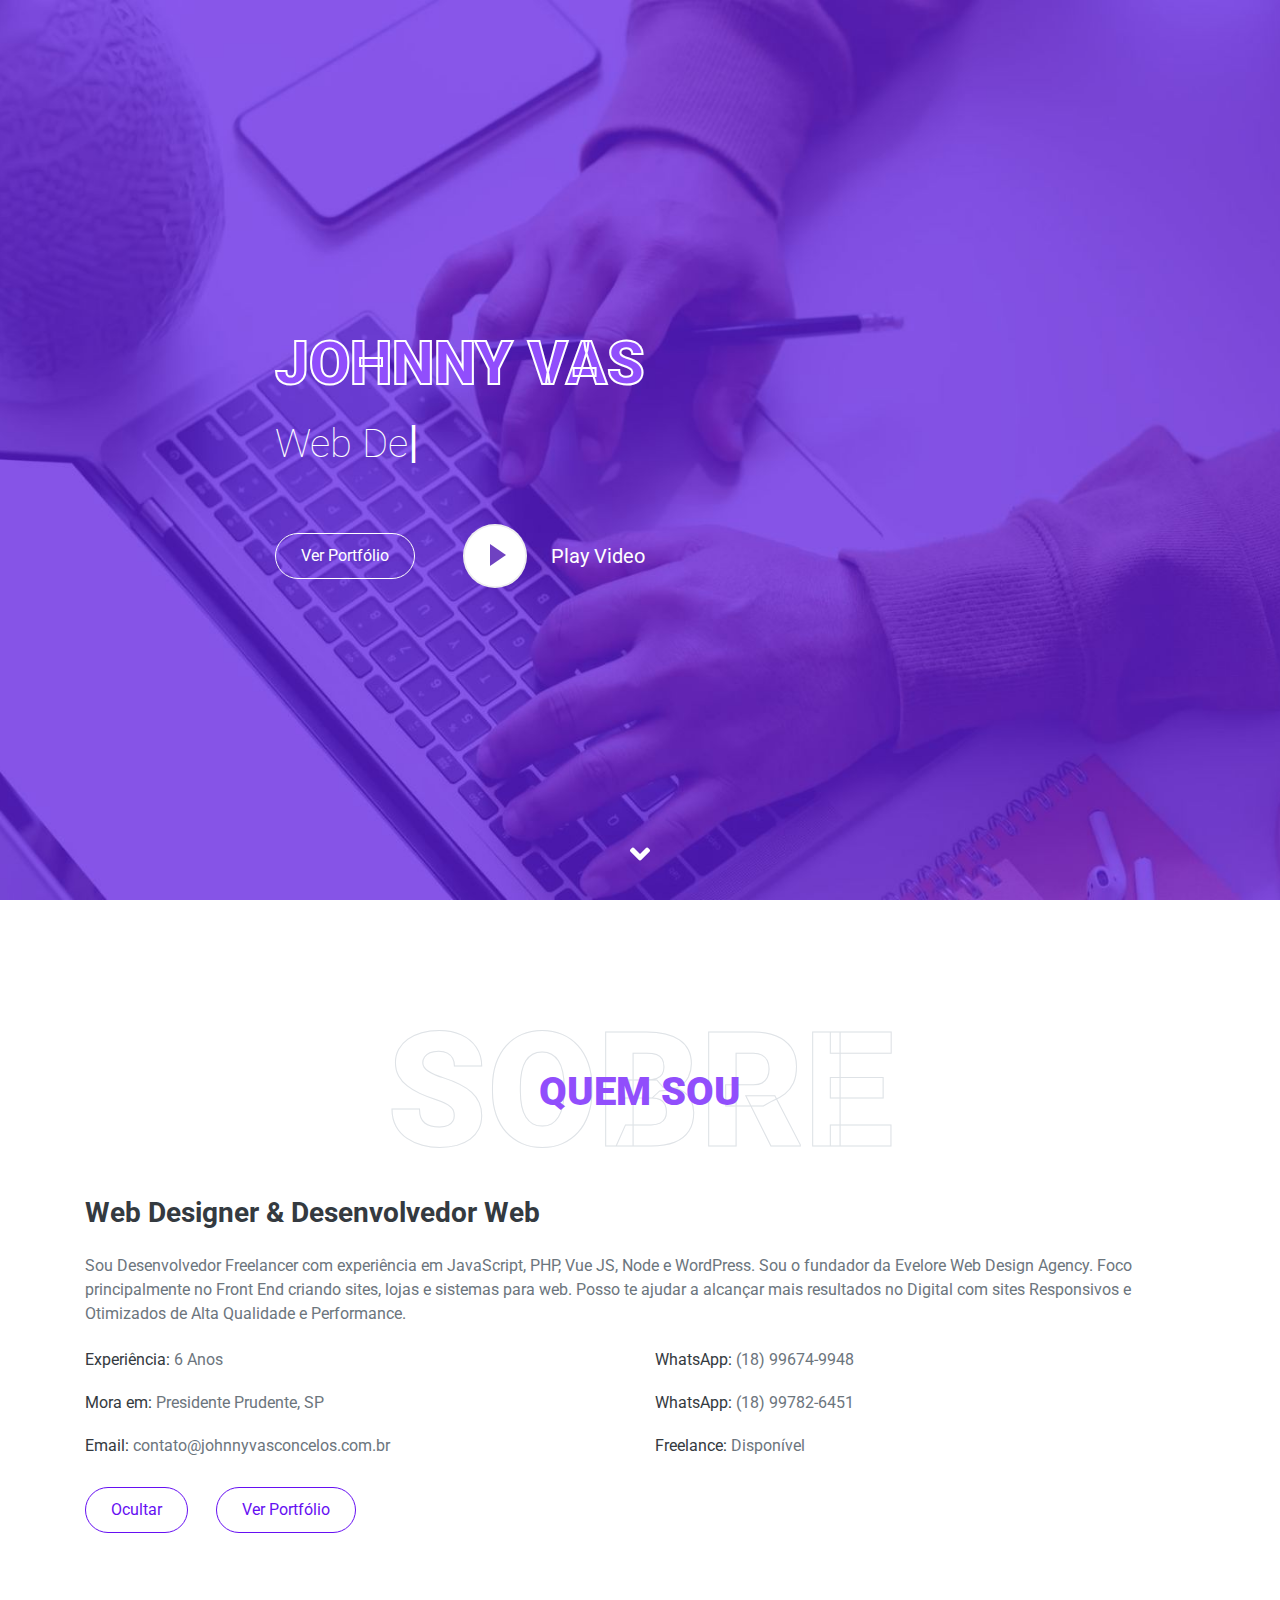
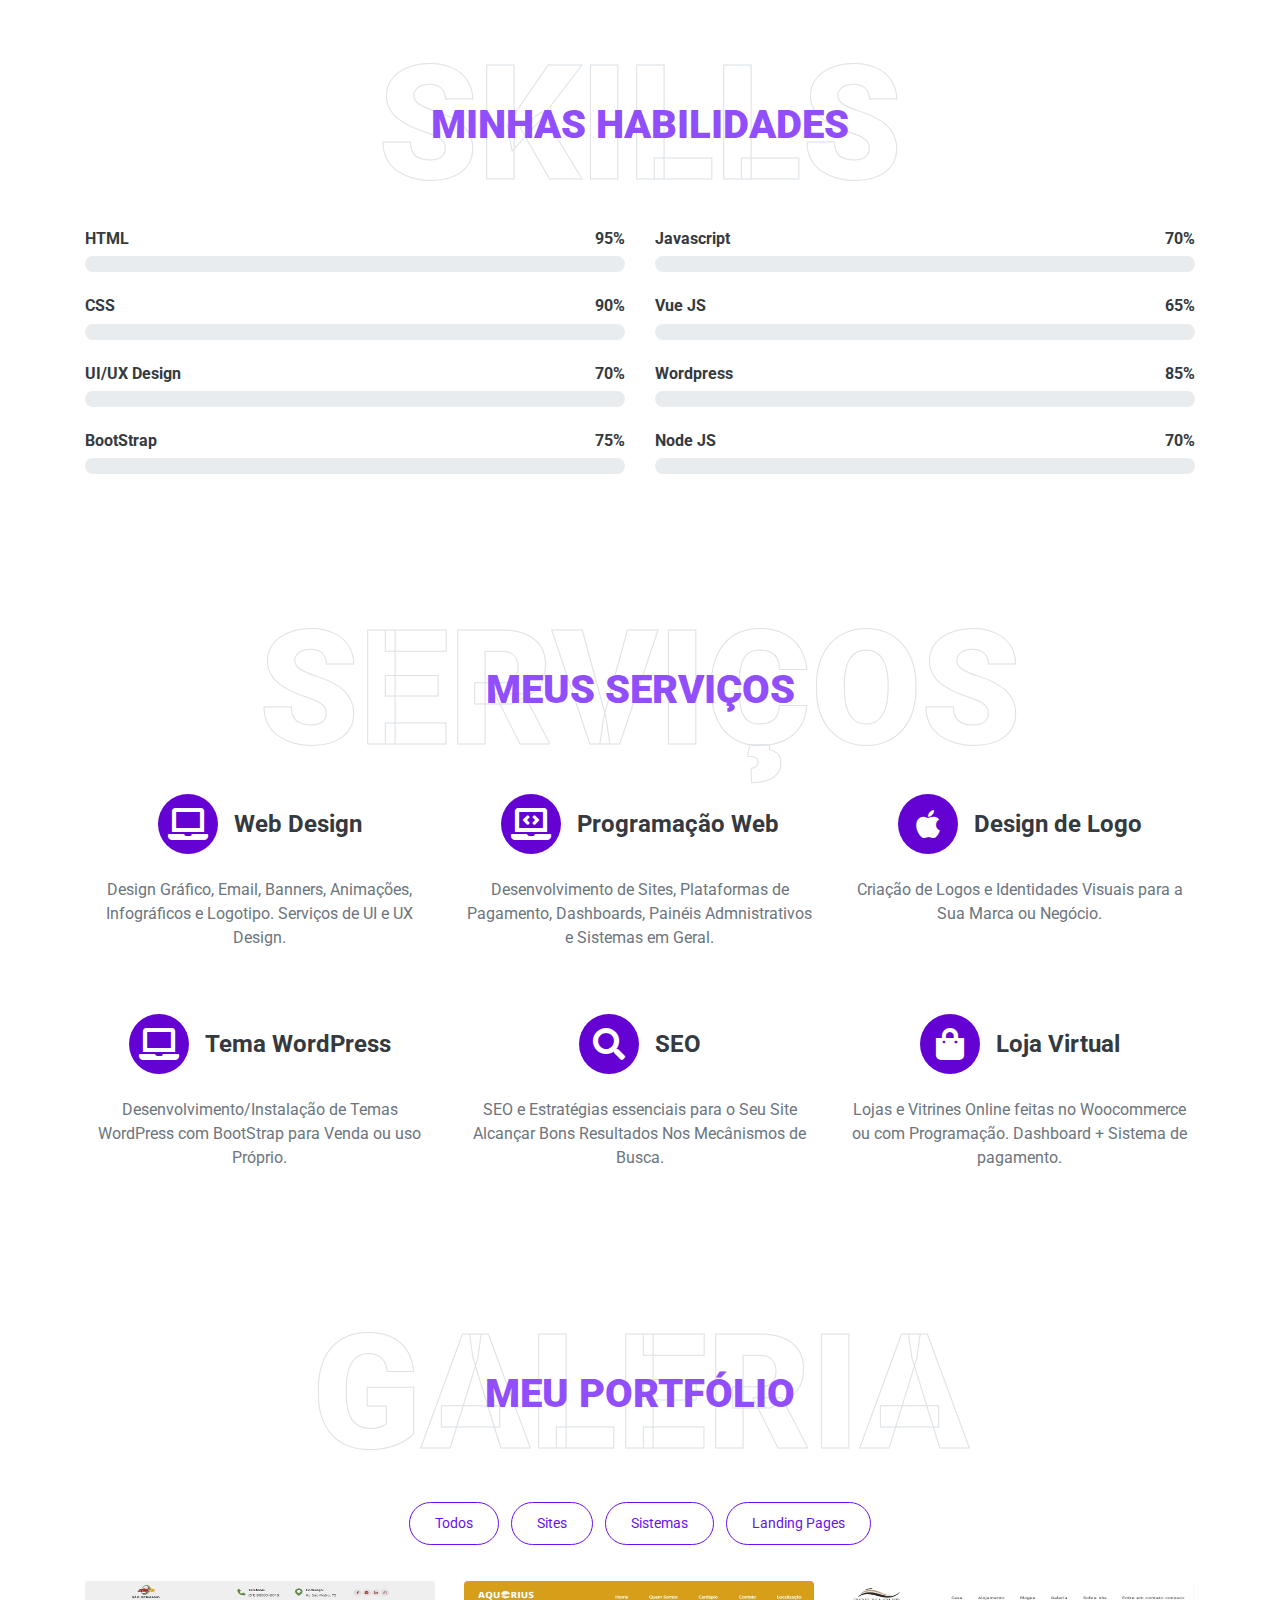
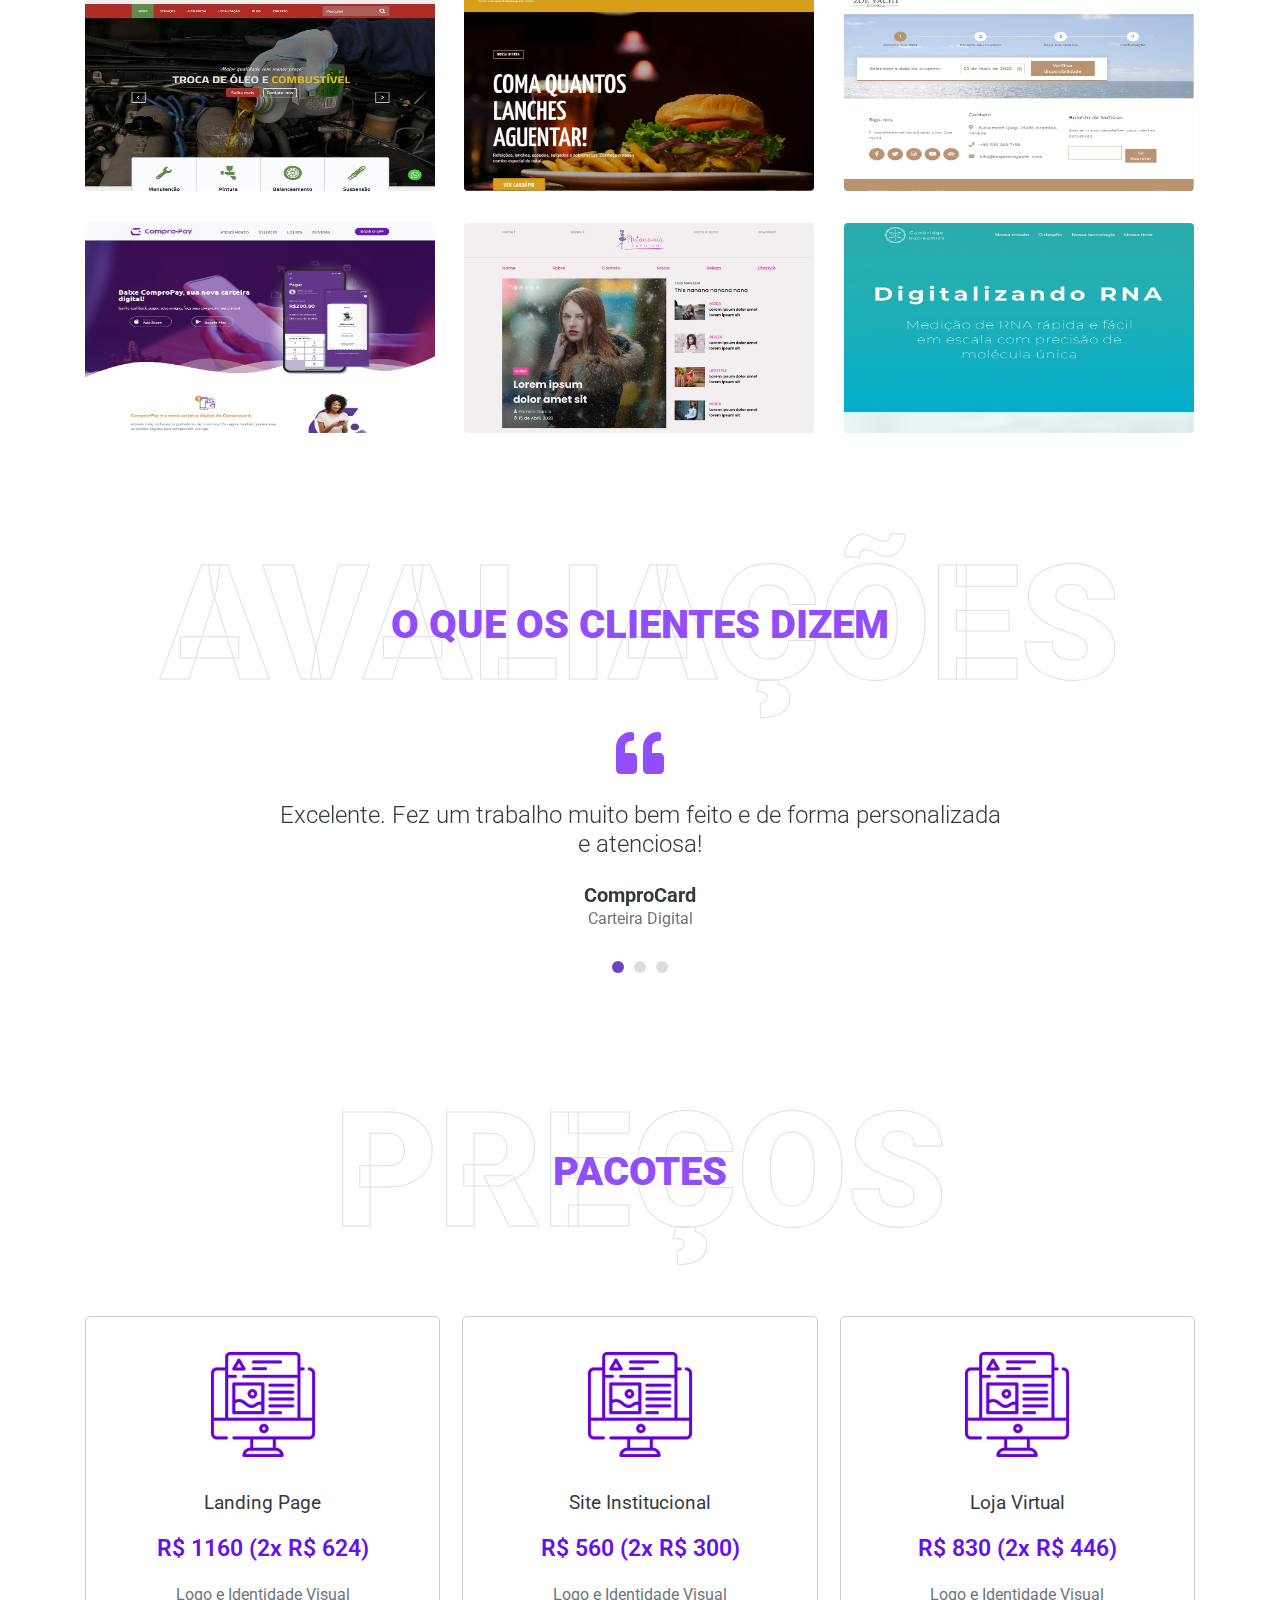
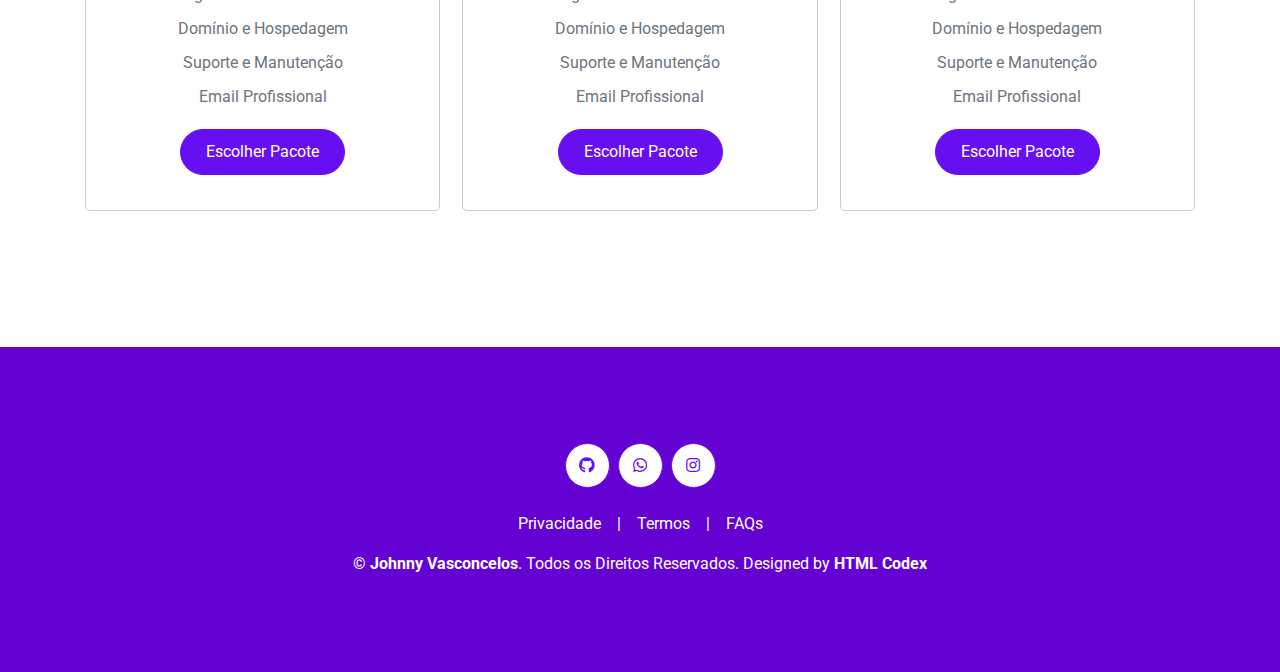
==== commit cc8fead1: "at" ====
--- a/index.html
+++ b/index.html
@@ -9,9 +9,8 @@
     <meta content="Free HTML Templates" name="description">
 
     <!-- Favicon -->
-    <link href="img/favicon.ico" rel="icon">
     <link href='https://unpkg.com/boxicons@2.1.2/css/boxicons.min.css' rel='stylesheet'>
-
+    <link rel="icon" type="image/x-icon" href="img/favicon.png">
     <!-- Google Web Fonts -->
     <link rel="preconnect" href="https://fonts.gstatic.com">
     <link href="https://fonts.googleapis.com/css2?family=Roboto:wght@300;400;500;700;900&display=swap" rel="stylesheet"> 
@@ -34,7 +33,7 @@
         <a href="index.html" class="navbar-brand ml-lg-3">
             <h1 class="m-0 display-5"><span class="text-primary">Johnny</span>Vas</h1>
         </a>
-        <button type="button" class="navbar-toggler" data-toggle="collapse" data-target="#navbarCollapse">
+        <button type="button" id="navButton" class="navbar-toggler" data-toggle="colapse" data-target="#navbarColapse">
             <span class="navbar-toggler-icon"></span>
         </button>
         <div class="collapse navbar-collapse px-lg-3" id="navbarCollapse">
@@ -47,6 +46,16 @@
                 <a href="#contact" class="nav-item nav-link">Pacotes</a>
             </div>
             <a href="https://api.whatsapp.com/send?phone=5518996749948" target="_blank" class="btn d-none d-lg-block">Contato</a>
+        </div>
+        <div class="d-block position-fixed menu-mobile">
+            <ul>
+                <li class="mobileItem"><a href="#home">Home</a></li>
+                <li class="mobileItem"><a href="#about">Sobre</a></li>
+                <li class="mobileItem"><a href="#skill">Habilidades</a></li>
+                <li class="mobileItem"><a href="#service">Serviços</a></li>
+                <li class="mobileItem"><a href="#portfolio">Portfólio</a></li>
+                <li class="mobileItem"><a href="#contact">Pacotes</a></li>
+            </ul>
         </div>
     </nav>
     <!-- Navbar End -->
@@ -115,7 +124,7 @@
                 -->
                 <div class="col-lg-12">
                     <h3 class="mb-4">Web Designer & Desenvolvedor Web</h3>
-                    <p class="paragrafo">Sou Desenvolvedor Freelancer com experiência em JavaScript, PHP, Vue JS, Node e WordPress. Sou o fundador da Evelore Web Design Agency. Foco principalmente na parte do Front End criando sites, lojas e sistemas para a web. Posso te ajudar a alcançar mais resultados no Digital com sites Responsivos e Otimizados com Alta Qualidade e Performance.</p>
+                    <p class="paragrafo">Sou Desenvolvedor Freelancer com experiência em JavaScript, PHP, Vue JS, Node e WordPress. Sou o fundador da Evelore Web Design Agency. Foco principalmente no Front End criando sites, lojas e sistemas para web. Posso te ajudar a alcançar mais resultados no Digital com sites Responsivos e Otimizados de Alta Qualidade e Performance.</p>
                     <div class="row mb-3 dados">
                         <div class="col-sm-6 py-2"><h6>Experiência: <span class="text-secondary">6 Anos</span></h6></div>
                         <div class="col-sm-6 py-2"><h6>WhatsApp: <span class="text-secondary">(18) 99674-9948</span></h6></div>
@@ -227,8 +236,8 @@
                     </div>
                     <div class="skill mb-4">
                         <div class="d-flex justify-content-between">
-                            <h6 class="font-weight-bold">PHP</h6>
-                            <h6 class="font-weight-bold">65%</h6>
+                            <h6 class="font-weight-bold">UI/UX Design</h6>
+                            <h6 class="font-weight-bold">70%</h6>
                         </div>
                         <div class="progress">
                             <div class="progress-bar bg-3" role="progressbar" aria-valuenow="65" aria-valuemin="0" aria-valuemax="100"></div>
@@ -301,7 +310,7 @@
                         <i class="fa fa-2x fa-laptop service-icon bg-primary text-white mr-3"></i>
                         <h4 class="font-weight-bold m-0">Web Design</h4>
                     </div>
-                    <p>Design Gráfico, Email, Banners, Animações, Infográficos e Logotipo. Serviços completos de Web Design.</p>
+                    <p>Design Gráfico, Email, Banners, Animações, Infográficos e Logotipo. Serviços de UI e UX Design.</p>
                     
                 </div>
                 <div class="col-lg-4 col-md-6 text-center mb-5">
@@ -309,14 +318,14 @@
                         <i class="fa fa-2x fa-laptop-code service-icon bg-primary text-white mr-3"></i>
                         <h4 class="font-weight-bold m-0">Programação Web</h4>
                     </div>
-                    <p>Desenvolvimento de Plataformas de Pagamento, Dashboard, Painéis Admnistrativos e Sistemas em Geral.</p> 
+                    <p>Desenvolvimento de Sites, Plataformas de Pagamento, Dashboards, Painéis Admnistrativos e Sistemas em Geral.</p> 
                 </div>
                 <div class="col-lg-4 col-md-6 text-center mb-5">
                     <div class="d-flex align-items-center justify-content-center mb-4">
                         <i class="fab fa-2x fa-apple service-icon bg-primary text-white mr-3"></i>
                         <h4 class="font-weight-bold m-0">Design de Logo</h4>
                     </div>
-                    <p>Criação de Logotipo e Identidade Visual Perfeitos para sua Marca ou Negócio.</p>
+                    <p>Criação de Logos e Identidades Visuais para a Sua Marca ou Negócio.</p>
                   
                 </div>
                 <div class="col-lg-4 col-md-6 text-center mb-5">
@@ -332,7 +341,7 @@
                         <i class="fa fa-2x fa-search service-icon bg-primary text-white mr-3"></i>
                         <h4 class="font-weight-bold m-0">SEO</h4>
                     </div>
-                    <p>SEO e Estratégias para que o Seu Site Alcance Bons Resultados Nos Mecânismos de Busca.</p>
+                    <p>SEO e Estratégias essenciais para o Seu Site Alcançar Bons Resultados Nos Mecânismos de Busca.</p>
                    
                 </div>
                 <div class="col-lg-4 col-md-6 text-center mb-5">
@@ -340,7 +349,7 @@
                         <i class="fa fa-2x fa-shopping-bag service-icon bg-primary text-white mr-3"></i>
                         <h4 class="font-weight-bold m-0">Loja Virtual</h4>
                     </div>
-                    <p>Desenvolvimento de Lojas Virtuais no Woocommerce ou com Programação. Dashboard + Sistema de pagamento.</p>
+                    <p>Lojas e Vitrines Online feitas no Woocommerce ou com Programação. Dashboard + Sistema de pagamento.</p>
                 
                 </div>
             </div>
@@ -377,7 +386,7 @@
                         </div>
                     </div>
                 </div>
-                <div class="col-lg-4 col-md-6 mb-4 portfolio-item second">
+                <div class="col-lg-4 col-md-6 mb-4 portfolio-item first">
                     <div class="position-relative overflow-hidden mb-2">
                         <img class="img-fluid rounded w-100" style="height: 210px!important" src="img/portfolio-2.jpg" alt="">
                         <div class="portfolio-btn bg-primary d-flex align-items-center justify-content-center">
@@ -387,7 +396,7 @@
                         </div>
                     </div>
                 </div>
-                <div class="col-lg-4 col-md-6 mb-4 portfolio-item third">
+                <div class="col-lg-4 col-md-6 mb-4 portfolio-item second">
                     <div class="position-relative overflow-hidden mb-2">
                         <img class="img-fluid rounded w-100" style="height: 210px!important" src="img/portfolio-8.jpg" alt="">
                         <div class="portfolio-btn bg-primary d-flex align-items-center justify-content-center">
@@ -397,7 +406,7 @@
                         </div>
                     </div>
                 </div>
-                <div class="col-lg-4 col-md-6 mb-4 portfolio-item first">
+                <div class="col-lg-4 col-md-6 mb-4 portfolio-item third">
                     <div class="position-relative overflow-hidden mb-2">
                         <img class="img-fluid rounded w-100" style="height: 210px!important" src="img/portfolio-4.jpg" alt="">
                         <div class="portfolio-btn bg-primary d-flex align-items-center justify-content-center">
--- a/css/style.css
+++ b/css/style.css
@@ -60,6 +60,7 @@
   font-weight: 400;
   line-height: 1.5;
   color: #6c757d;
+  scroll-behavior: auto!important;
   text-align: left;
   background-color: #ffffff;
 }
@@ -3287,6 +3288,41 @@
 
 .bg-2 {
   background-color: #038dff!important;
+}
+
+.menu-mobile {
+  background-color: white;
+  top: 75px;
+  width: 100%;
+  margin: 0;
+  left: 0;
+  height: 0px!important;
+  overflow: hidden;
+  transition: 0.2s;
+  padding-top: 0px;
+  padding-bottom: 0px;
+  padding-right: 15px;
+  padding-left: 15px;
+}
+
+.menu-mobile.showMenu, .showMenu {
+  height: 310px!important;
+  padding-top: 15px;
+  padding-bottom: 15px;
+}
+
+.menu-mobile ul {
+  list-style: none;
+}
+
+.menu-mobile ul li {
+  font-size: 23px;
+  margin-bottom: 10px;
+}
+
+.menu-mobile ul li a {
+  color: var(--indigo);
+  text-decoration: none;
 }
 
 .btn a {
